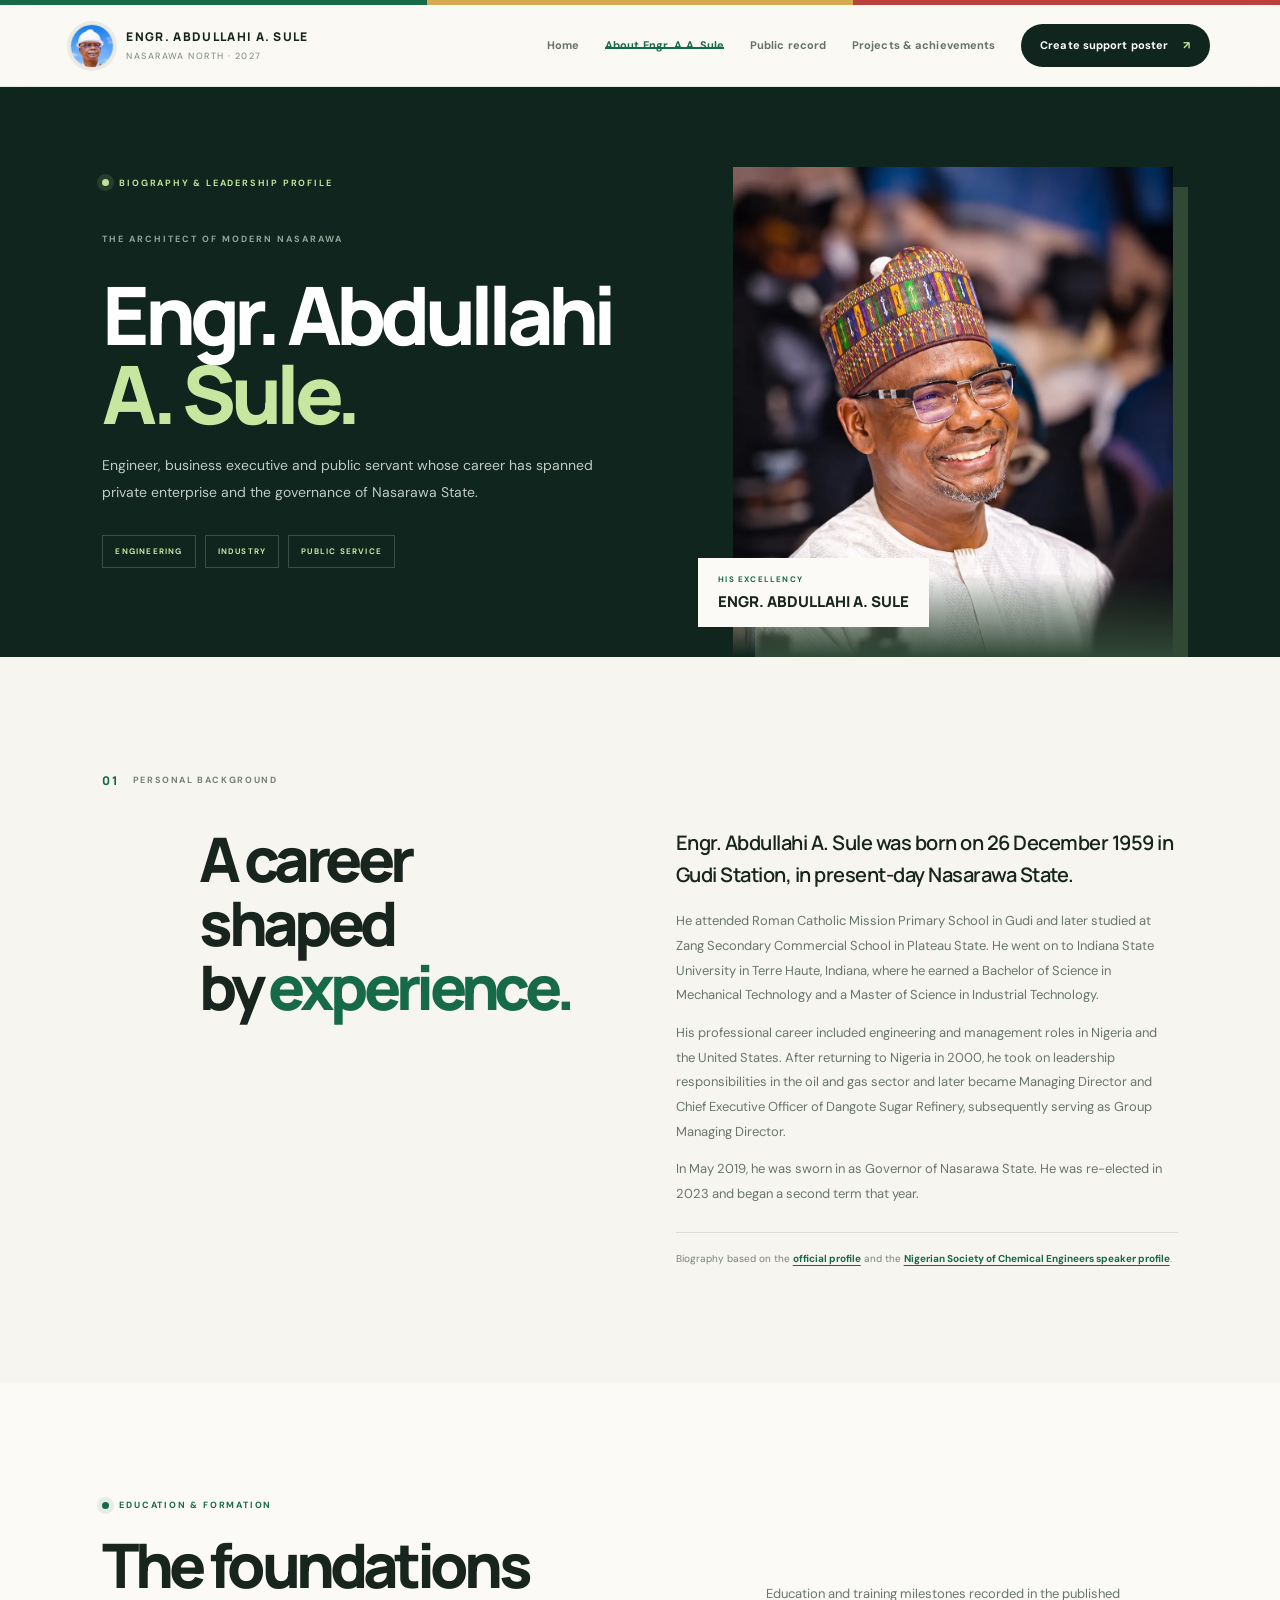
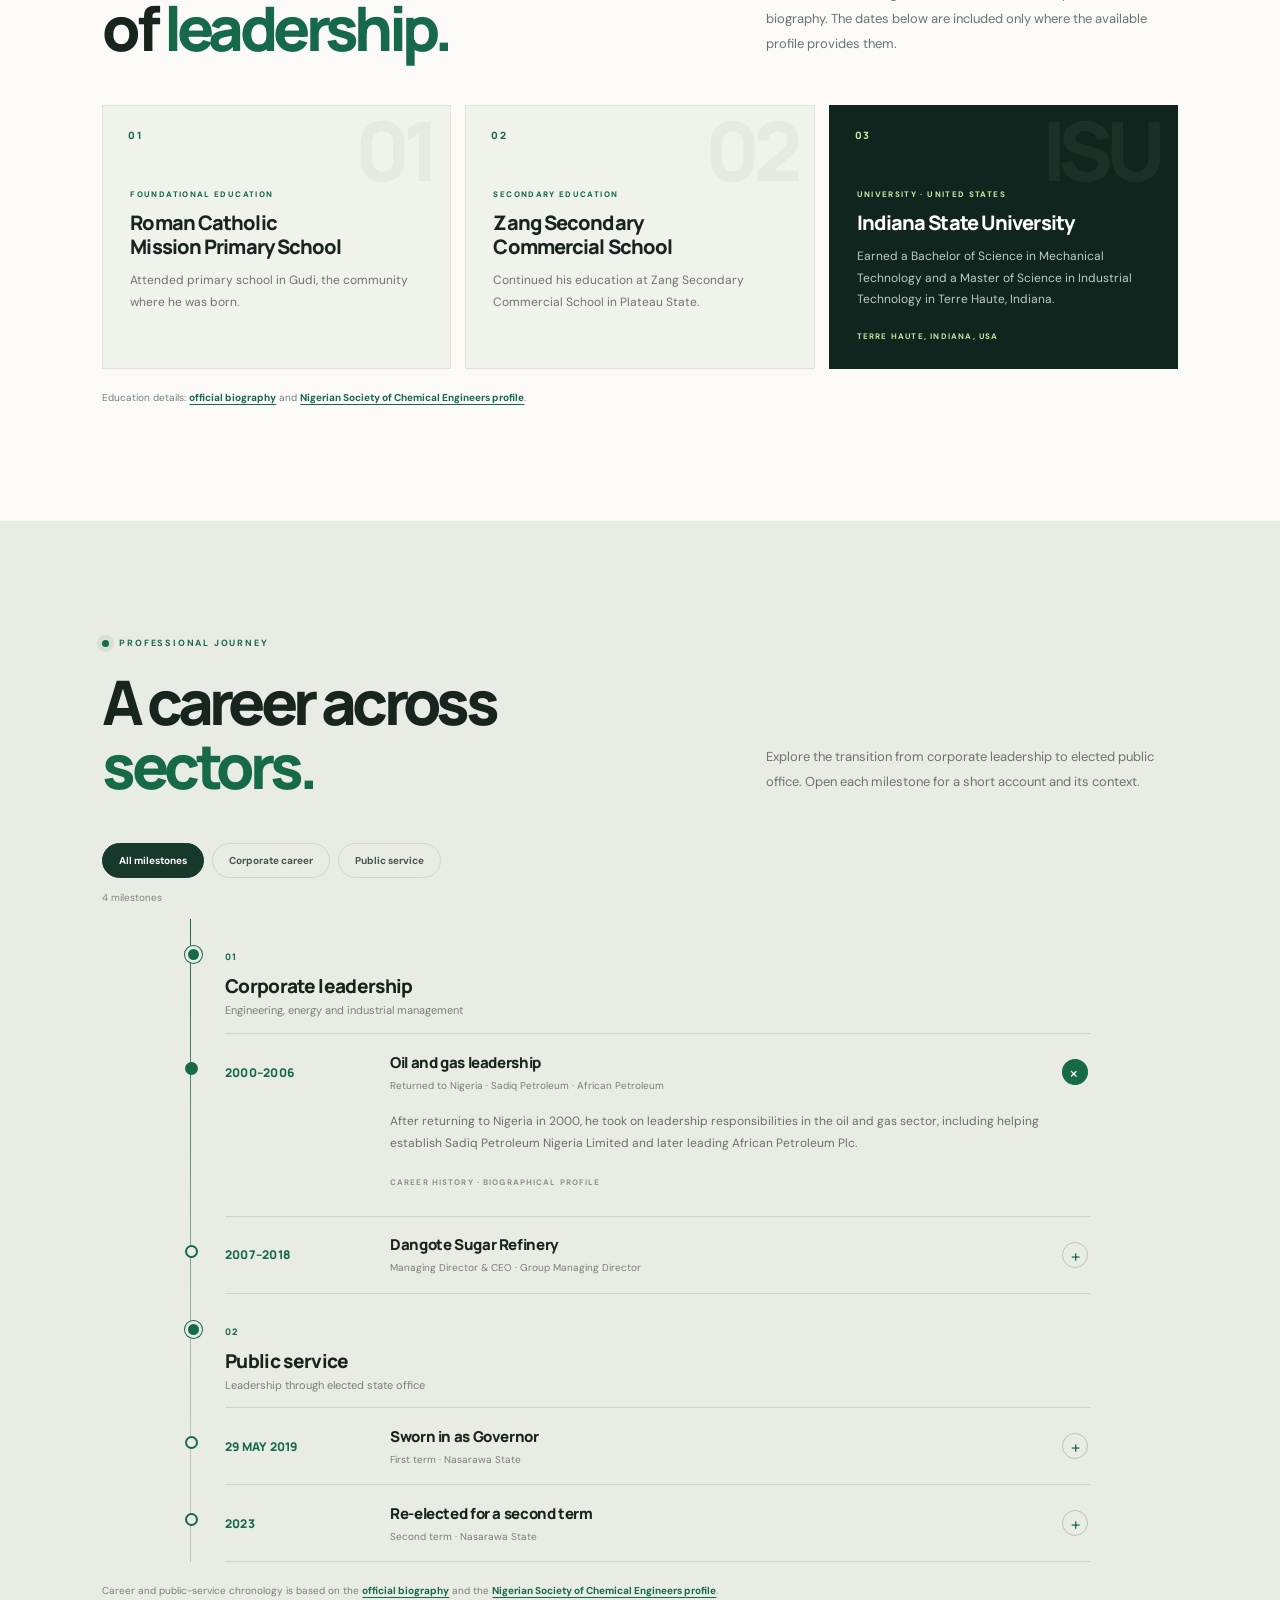
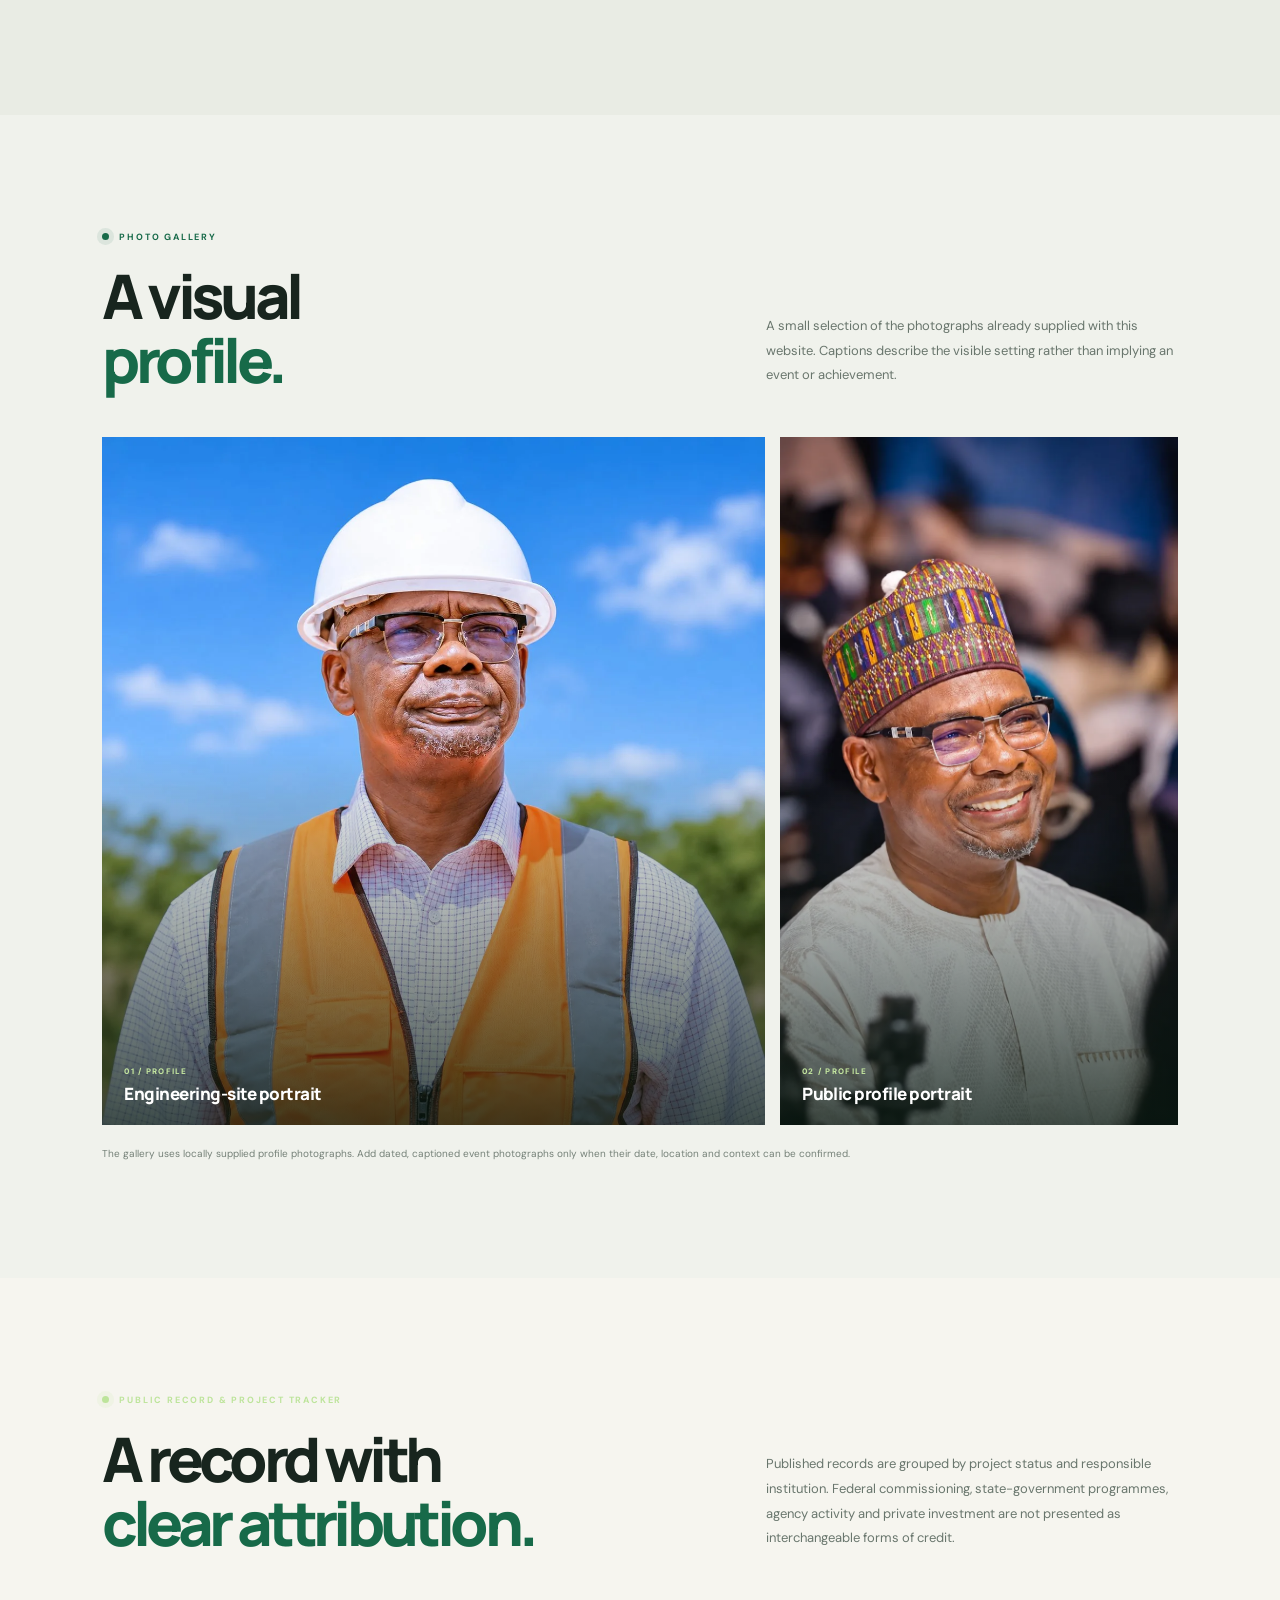
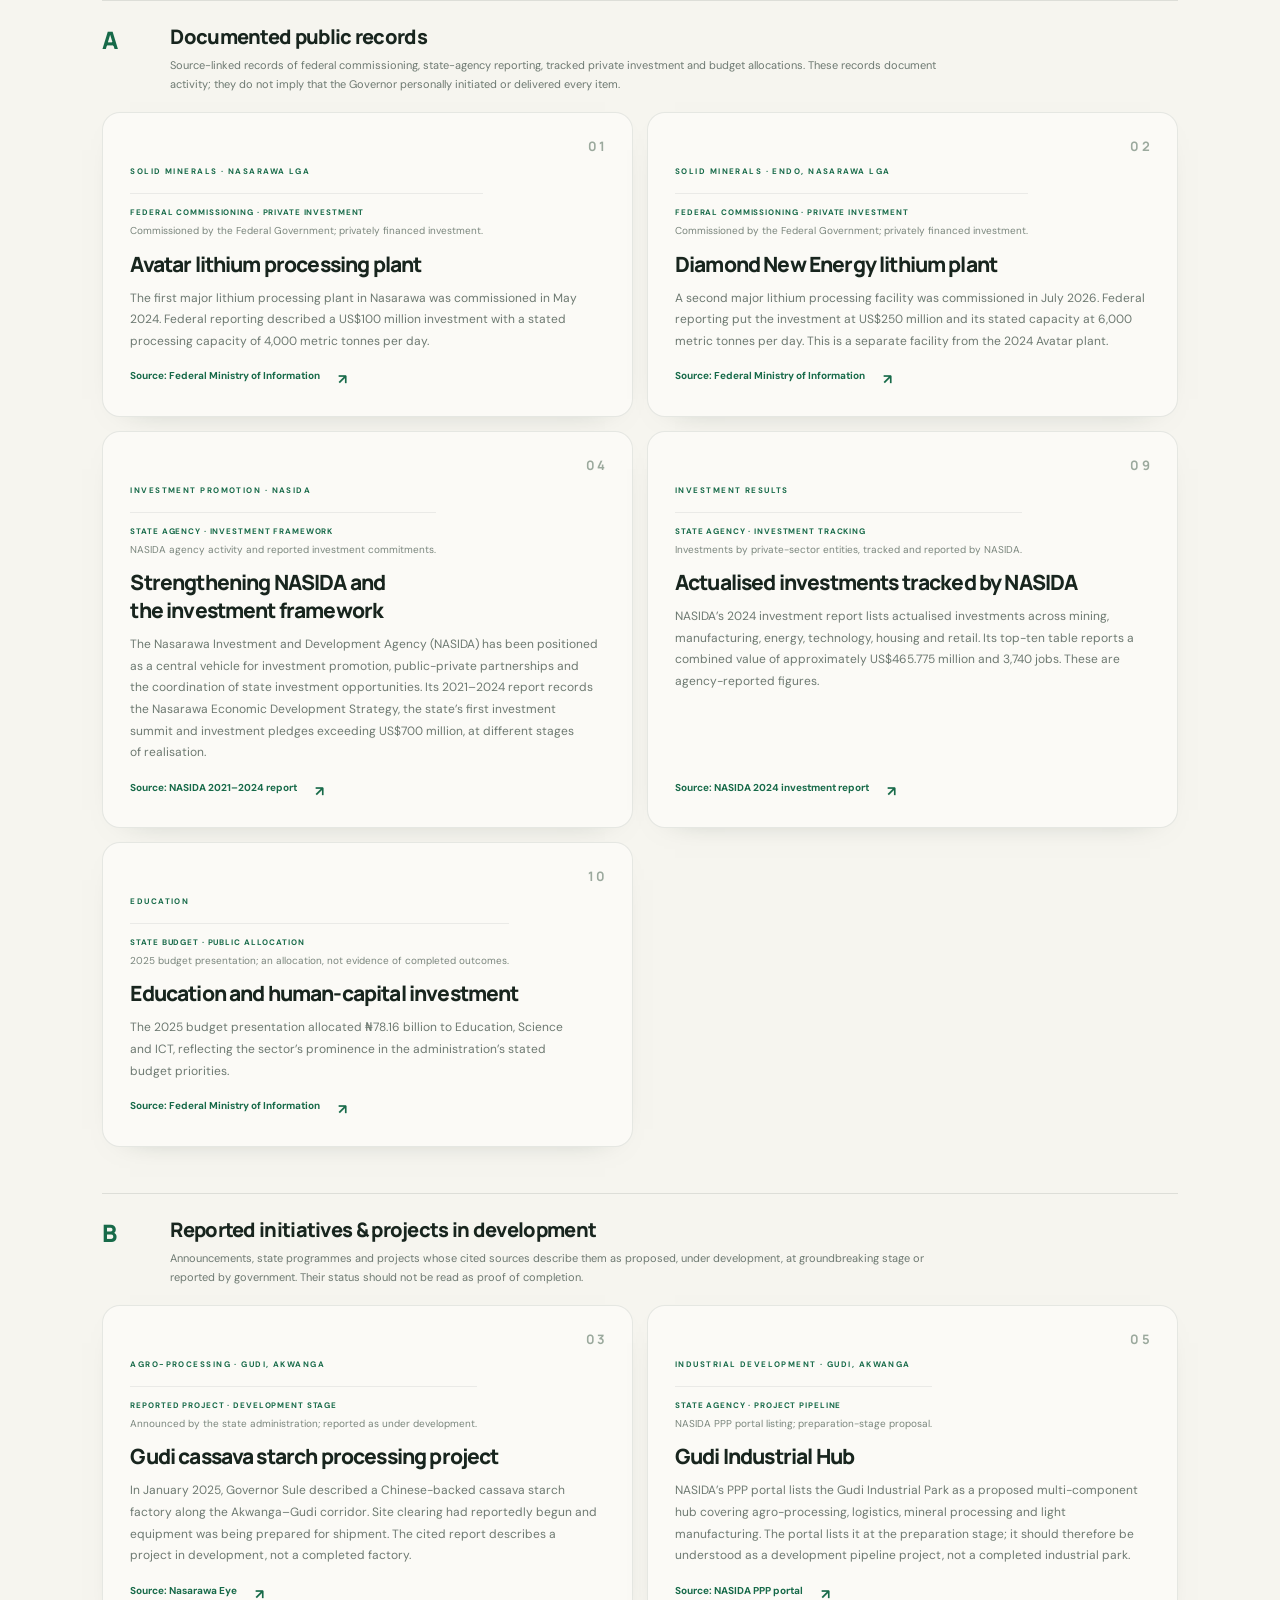
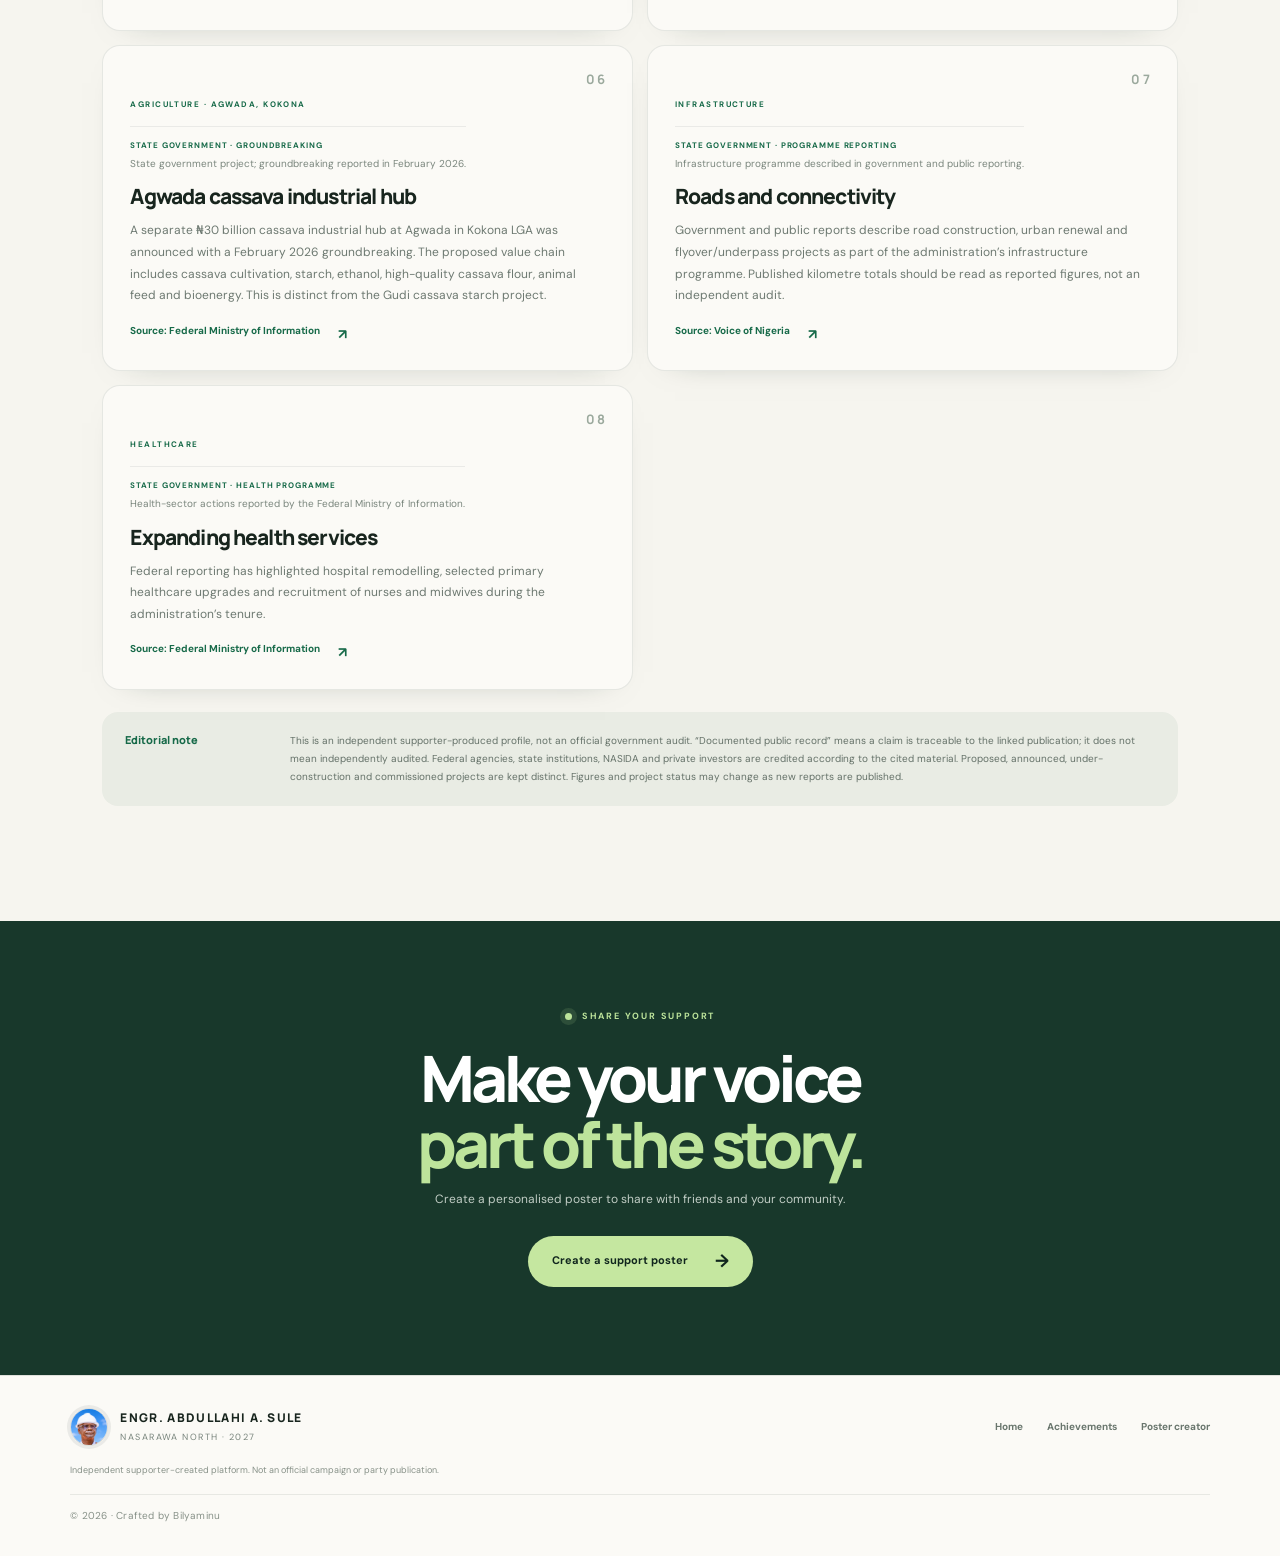
==== about.html @ 03dd52b0 "AASule-Senate2027 V2" ====
<!doctype html>
<html lang="en"><head><meta charset="utf-8"><link rel="icon" type="image/png" sizes="64x64" href="favicon.png">
<link rel="apple-touch-icon" href="candidate-logo.png">
<meta name="viewport" content="width=device-width,initial-scale=1"><meta name="theme-color" content="#10251d"><meta name="description" content="Biography, career and public-service profile of Engr. Abdullahi A. Sule."><meta property="og:type" content="website"><meta property="og:title" content="About Engr. A.A. Sule | Leadership Profile"><meta property="og:description" content="Biography, career and public-service profile of Engr. Abdullahi A. Sule."><meta property="og:image" content="candidate.jpg"><meta name="twitter:card" content="summary_large_image"><title>About Engr. A.A. Sule | Leadership Profile</title><link rel="preconnect" href="https://fonts.googleapis.com"><link rel="preconnect" href="https://fonts.gstatic.com" crossorigin><link href="https://fonts.googleapis.com/css2?family=DM+Sans:wght@400;500;600;700&family=Manrope:wght@400;500;600;700;800&display=swap" rel="stylesheet"><link rel="stylesheet" href="css/site.css"><link rel="stylesheet" href="css/modern.css"><link rel="stylesheet" href="css/upgrade.css"><script defer src="js/site.js"></script><script defer src="js/about.js"></script></head>
<body><a class="skip-link" href="#main">Skip to content</a><div class="topline"><i></i><i></i><i></i></div><header class="header"><a class="brand" href="index.html"><img class="brand-photo" src="candidate-logo.png" alt="Engr. Abdullahi A. Sule"><span><b>ENGR. ABDULLAHI A. SULE</b><small>NASARAWA NORTH · 2027</small></span></a><button class="menu-toggle" aria-label="Open navigation" aria-expanded="false" aria-controls="site-nav">☰</button><nav class="nav" id="site-nav" aria-label="Main"><a href="index.html">Home</a><a class="active" aria-current="page" href="about.html">About Engr. A.A. Sule</a><a href="index.html#record">Public record</a><a href="index.html#projects">Projects &amp; achievements</a><a class="nav-button" href="generate.html">Create support poster <span>↗</span></a></nav></header>
<main id="main">
<section class="about-hero"><div class="about-hero-copy"><div class="eyebrow"><span></span> BIOGRAPHY &amp; LEADERSHIP PROFILE</div><p class="overline">THE ARCHITECT OF MODERN NASARAWA</p><h1>Engr. Abdullahi<br><em>A. Sule.</em></h1><p>Engineer, business executive and public servant whose career has spanned private enterprise and the governance of Nasarawa State.</p><div class="about-tags"><span>ENGINEERING</span><span>INDUSTRY</span><span>PUBLIC SERVICE</span></div></div><div class="about-photo"><picture><source srcset="candidate.webp" type="image/webp"><img src="candidate.jpg" alt="Engr. Abdullahi A. Sule in a white hard hat and orange safety vest" decoding="async"></picture><div class="photo-caption"><small>HIS EXCELLENCY</small><strong>ENGR. ABDULLAHI A. SULE</strong></div></div></section>
<section class="bio-section section-pad"><div class="intro-label"><span class="section-index">01</span><span>PERSONAL BACKGROUND</span></div><div class="bio-layout"><h2>A career shaped<br>by <em>experience.</em></h2><div class="bio-copy"><p class="large-copy">Engr. Abdullahi A. Sule was born on 26 December 1959 in Gudi Station, in present-day Nasarawa State.</p><p>He attended Roman Catholic Mission Primary School in Gudi and later studied at Zang Secondary Commercial School in Plateau State. He went on to Indiana State University in Terre Haute, Indiana, where he earned a Bachelor of Science in Mechanical Technology and a Master of Science in Industrial Technology.</p><p>His professional career included engineering and management roles in Nigeria and the United States. After returning to Nigeria in 2000, he took on leadership responsibilities in the oil and gas sector and later became Managing Director and Chief Executive Officer of Dangote Sugar Refinery, subsequently serving as Group Managing Director.</p><p>In May 2019, he was sworn in as Governor of Nasarawa State. He was re-elected in 2023 and began a second term that year.</p><div class="source-inline">Biography based on the <a href="https://aasule.org/meet-aa-sule/" target="_blank" rel="noopener">official profile</a> and the <a href="https://www.nsche.org/conference/Speaker-detail?id=3" target="_blank" rel="noopener">Nigerian Society of Chemical Engineers speaker profile</a>.</div></div></div></section>
<section class="education-section section-pad" id="education" aria-labelledby="education-title">
  <div class="section-head"><div><div class="eyebrow dark"><span></span> EDUCATION &amp; FORMATION</div><h2 id="education-title">The foundations<br>of <em>leadership.</em></h2></div><p>Education and training milestones recorded in the published biography. The dates below are included only where the available profile provides them.</p></div>
  <div class="education-grid">
    <article class="education-card"><span class="education-count">01</span><div class="education-mark" aria-hidden="true">01</div><p class="education-stage">FOUNDATIONAL EDUCATION</p><h3>Roman Catholic Mission Primary School</h3><p>Attended primary school in Gudi, the community where he was born.</p></article>
    <article class="education-card"><span class="education-count">02</span><div class="education-mark" aria-hidden="true">02</div><p class="education-stage">SECONDARY EDUCATION</p><h3>Zang Secondary Commercial School</h3><p>Continued his education at Zang Secondary Commercial School in Plateau State.</p></article>
    <article class="education-card education-feature"><span class="education-count">03</span><div class="education-mark" aria-hidden="true">ISU</div><p class="education-stage">UNIVERSITY · UNITED STATES</p><h3>Indiana State University</h3><p>Earned a Bachelor of Science in Mechanical Technology and a Master of Science in Industrial Technology in Terre Haute, Indiana.</p><span class="education-location">TERRE HAUTE, INDIANA, USA</span></article>
  </div>
  <p class="source-note">Education details: <a href="https://aasule.org/meet-aa-sule/" target="_blank" rel="noopener">official biography</a> and <a href="https://www.nsche.org/conference/Speaker-detail?id=3" target="_blank" rel="noopener">Nigerian Society of Chemical Engineers profile</a>.</p>
</section>
<section class="career-section section-pad" id="career" aria-labelledby="career-title">
  <div class="section-head"><div><div class="eyebrow dark"><span></span> PROFESSIONAL JOURNEY</div><h2 id="career-title">A career across<br><em>sectors.</em></h2></div><p>Explore the transition from corporate leadership to elected public office. Open each milestone for a short account and its context.</p></div>
  <div class="timeline-tools" role="group" aria-label="Filter career milestones">
    <button class="timeline-filter is-active" type="button" data-timeline-filter="all" aria-pressed="true">All milestones</button>
    <button class="timeline-filter" type="button" data-timeline-filter="corporate" aria-pressed="false">Corporate career</button>
    <button class="timeline-filter" type="button" data-timeline-filter="public" aria-pressed="false">Public service</button>
  </div>
  <p class="timeline-count" id="timeline-count" aria-live="polite">4 milestones</p>
  <div class="journey-timeline" id="journey-timeline">
    <div class="journey-era"><span>01</span><h3>Corporate leadership</h3><p>Engineering, energy and industrial management</p></div>
    <details class="journey-item" data-track="corporate" open><summary><span class="journey-date">2000–2006</span><span class="journey-summary"><strong>Oil and gas leadership</strong><small>Returned to Nigeria · Sadiq Petroleum · African Petroleum</small></span><span class="journey-toggle" aria-hidden="true">+</span></summary><div class="journey-detail"><p>After returning to Nigeria in 2000, he took on leadership responsibilities in the oil and gas sector, including helping establish Sadiq Petroleum Nigeria Limited and later leading African Petroleum Plc.</p><span class="journey-attribution">CAREER HISTORY · BIOGRAPHICAL PROFILE</span></div></details>
    <details class="journey-item" data-track="corporate"><summary><span class="journey-date">2007–2018</span><span class="journey-summary"><strong>Dangote Sugar Refinery</strong><small>Managing Director &amp; CEO · Group Managing Director</small></span><span class="journey-toggle" aria-hidden="true">+</span></summary><div class="journey-detail"><p>Appointed Managing Director and Chief Executive Officer in 2007, he later served as Group Managing Director, with the profile recording his confirmation in that role in 2018.</p><span class="journey-attribution">CORPORATE LEADERSHIP · BIOGRAPHICAL PROFILE</span></div></details>
    <div class="journey-era public-era"><span>02</span><h3>Public service</h3><p>Leadership through elected state office</p></div>
    <details class="journey-item" data-track="public"><summary><span class="journey-date">29 MAY 2019</span><span class="journey-summary"><strong>Sworn in as Governor</strong><small>First term · Nasarawa State</small></span><span class="journey-toggle" aria-hidden="true">+</span></summary><div class="journey-detail"><p>Sworn in as Executive Governor of Nasarawa State on 29 May 2019.</p><span class="journey-attribution">PUBLIC OFFICE · OFFICIAL BIOGRAPHY</span></div></details>
    <details class="journey-item" data-track="public"><summary><span class="journey-date">2023</span><span class="journey-summary"><strong>Re-elected for a second term</strong><small>Second term · Nasarawa State</small></span><span class="journey-toggle" aria-hidden="true">+</span></summary><div class="journey-detail"><p>Returned to office following the 2023 governorship election and began a second term.</p><span class="journey-attribution">PUBLIC OFFICE · OFFICIAL BIOGRAPHY</span></div></details>
  </div>
  <p class="source-note">Career and public-service chronology is based on the <a href="https://aasule.org/meet-aa-sule/" target="_blank" rel="noopener">official biography</a> and the <a href="https://www.nsche.org/conference/Speaker-detail?id=3" target="_blank" rel="noopener">Nigerian Society of Chemical Engineers profile</a>.</p>
</section>
<section class="profile-gallery section-pad" aria-labelledby="gallery-title">
  <div class="section-head"><div><div class="eyebrow dark"><span></span> PHOTO GALLERY</div><h2 id="gallery-title">A visual<br><em>profile.</em></h2></div><p>A small selection of the photographs already supplied with this website. Captions describe the visible setting rather than implying an event or achievement.</p></div>
  <div class="profile-gallery-grid">
    <figure class="gallery-frame gallery-wide"><img src="hero.webp" alt="Engr. Abdullahi A. Sule wearing a white hard hat and orange safety vest outdoors" loading="lazy"><figcaption><span>01 / PROFILE</span><strong>Engineering-site portrait</strong></figcaption></figure>
    <figure class="gallery-frame"><img src="candidate.webp" alt="Engr. Abdullahi A. Sule in traditional attire at an indoor public gathering" loading="lazy"><figcaption><span>02 / PROFILE</span><strong>Public profile portrait</strong></figcaption></figure>
  </div>
  <p class="source-note">The gallery uses locally supplied profile photographs. Add dated, captioned event photographs only when their date, location and context can be confirmed.</p>
</section>
<section class="achievements-section section-pad" id="achievements"><div class="section-head"><div><div class="eyebrow"><span></span> PUBLIC RECORD &amp; PROJECT TRACKER</div><h2>A record with<br><em>clear attribution.</em></h2></div><p>Published records are grouped by project status and responsible institution. Federal commissioning, state-government programmes, agency activity and private investment are not presented as interchangeable forms of credit.</p></div>
<div class="achievement-group-heading"><span class="group-index">A</span><div><h3>Documented public records</h3><p>Source-linked records of federal commissioning, state-agency reporting, tracked private investment and budget allocations. These records document activity; they do not imply that the Governor personally initiated or delivered every item.</p></div></div>
<div class="achievement-grid documented-grid">
<article class="achievement-card"><span class="achievement-index">01</span><div class="achievement-category">SOLID MINERALS · NASARAWA LGA</div><div class="achievement-attribution"><strong>FEDERAL COMMISSIONING · PRIVATE INVESTMENT</strong><span>Commissioned by the Federal Government; privately financed investment.</span></div><h3>Avatar lithium processing plant</h3><p>The first major lithium processing plant in Nasarawa was commissioned in May 2024. Federal reporting described a US$100 million investment with a stated processing capacity of 4,000 metric tonnes per day.</p><a href="https://fmino.gov.ng/president-bola-tinubu-commissioned-first-largest-lithium-processing-plant-in-nasarawa/" target="_blank" rel="noopener">Source: Federal Ministry of Information <b>↗</b></a></article>
<article class="achievement-card"><span class="achievement-index">02</span><div class="achievement-category">SOLID MINERALS · ENDO, NASARAWA LGA</div><div class="achievement-attribution"><strong>FEDERAL COMMISSIONING · PRIVATE INVESTMENT</strong><span>Commissioned by the Federal Government; privately financed investment.</span></div><h3>Diamond New Energy lithium plant</h3><p>A second major lithium processing facility was commissioned in July 2026. Federal reporting put the investment at US$250 million and its stated capacity at 6,000 metric tonnes per day. This is a separate facility from the 2024 Avatar plant.</p><a href="https://fmino.gov.ng/president-tinubu-commissions-6-000-metric-tons-per-day-lithium-processing-plant-in-nasarawa-state/" target="_blank" rel="noopener">Source: Federal Ministry of Information <b>↗</b></a></article>
<article class="achievement-card"><span class="achievement-index">04</span><div class="achievement-category">INVESTMENT PROMOTION · NASIDA</div><div class="achievement-attribution"><strong>STATE AGENCY · INVESTMENT FRAMEWORK</strong><span>NASIDA agency activity and reported investment commitments.</span></div><h3>Strengthening NASIDA and the investment framework</h3><p>The Nasarawa Investment and Development Agency (NASIDA) has been positioned as a central vehicle for investment promotion, public-private partnerships and the coordination of state investment opportunities. Its 2021–2024 report records the Nasarawa Economic Development Strategy, the state’s first investment summit and investment pledges exceeding US$700 million, at different stages of realisation.</p><a href="https://api.nasida.na.gov.ng/services/NASIDA/08-01-2025/NASIDA%20REPORT%200.6.pdf" target="_blank" rel="noopener">Source: NASIDA 2021–2024 report <b>↗</b></a></article>
<article class="achievement-card"><span class="achievement-index">09</span><div class="achievement-category">INVESTMENT RESULTS</div><div class="achievement-attribution"><strong>STATE AGENCY · INVESTMENT TRACKING</strong><span>Investments by private-sector entities, tracked and reported by NASIDA.</span></div><h3>Actualised investments tracked by NASIDA</h3><p>NASIDA’s 2024 investment report lists actualised investments across mining, manufacturing, energy, technology, housing and retail. Its top-ten table reports a combined value of approximately US$465.775 million and 3,740 jobs. These are agency-reported figures.</p><a href="https://api.nasida.na.gov.ng/services/NASIDA/27-02-2025/2024%20Report%20of%20Investments%20in%20Nasarawa.pdf" target="_blank" rel="noopener">Source: NASIDA 2024 investment report <b>↗</b></a></article>
<article class="achievement-card"><span class="achievement-index">10</span><div class="achievement-category">EDUCATION</div><div class="achievement-attribution"><strong>STATE BUDGET · PUBLIC ALLOCATION</strong><span>2025 budget presentation; an allocation, not evidence of completed outcomes.</span></div><h3>Education and human-capital investment</h3><p>The 2025 budget presentation allocated ₦78.16 billion to Education, Science and ICT, reflecting the sector’s prominence in the administration’s stated budget priorities.</p><a href="https://fmino.gov.ng/gov-sule-presents-n382-57bn-2025-budget-to-nasarawa-assembly-as-education-takes-lion-share/" target="_blank" rel="noopener">Source: Federal Ministry of Information <b>↗</b></a></article>
</div>
<div class="achievement-group-heading initiative-heading"><span class="group-index">B</span><div><h3>Reported initiatives &amp; projects in development</h3><p>Announcements, state programmes and projects whose cited sources describe them as proposed, under development, at groundbreaking stage or reported by government. Their status should not be read as proof of completion.</p></div></div>
<div class="achievement-grid initiative-grid">
<article class="achievement-card"><span class="achievement-index">03</span><div class="achievement-category">AGRO-PROCESSING · GUDI, AKWANGA</div><div class="achievement-attribution"><strong>REPORTED PROJECT · DEVELOPMENT STAGE</strong><span>Announced by the state administration; reported as under development.</span></div><h3>Gudi cassava starch processing project</h3><p>In January 2025, Governor Sule described a Chinese-backed cassava starch factory along the Akwanga–Gudi corridor. Site clearing had reportedly begun and equipment was being prepared for shipment. The cited report describes a project in development, not a completed factory.</p><a href="https://nasarawaeye.com/2025/01/29/put-in-more-efforts-to-sustain-policies-of-my-administration-gov-sule-charges-permanent-secretaries/" target="_blank" rel="noopener">Source: Nasarawa Eye <b>↗</b></a></article>
<article class="achievement-card"><span class="achievement-index">05</span><div class="achievement-category">INDUSTRIAL DEVELOPMENT · GUDI, AKWANGA</div><div class="achievement-attribution"><strong>STATE AGENCY · PROJECT PIPELINE</strong><span>NASIDA PPP portal listing; preparation-stage proposal.</span></div><h3>Gudi Industrial Hub</h3><p>NASIDA’s PPP portal lists the Gudi Industrial Park as a proposed multi-component hub covering agro-processing, logistics, mineral processing and light manufacturing. The portal lists it at the preparation stage; it should therefore be understood as a development pipeline project, not a completed industrial park.</p><a href="https://ppp.nasida.na.gov.ng/project/gudi-industrial-park-project" target="_blank" rel="noopener">Source: NASIDA PPP portal <b>↗</b></a></article>
<article class="achievement-card"><span class="achievement-index">06</span><div class="achievement-category">AGRICULTURE · AGWADA, KOKONA</div><div class="achievement-attribution"><strong>STATE GOVERNMENT · GROUNDBREAKING</strong><span>State government project; groundbreaking reported in February 2026.</span></div><h3>Agwada cassava industrial hub</h3><p>A separate ₦30 billion cassava industrial hub at Agwada in Kokona LGA was announced with a February 2026 groundbreaking. The proposed value chain includes cassava cultivation, starch, ethanol, high-quality cassava flour, animal feed and bioenergy. This is distinct from the Gudi cassava starch project.</p><a href="https://fmino.gov.ng/governor-sule-performs-ground-breaking-of-n30bn-cassava-industrial-hub/" target="_blank" rel="noopener">Source: Federal Ministry of Information <b>↗</b></a></article>
<article class="achievement-card"><span class="achievement-index">07</span><div class="achievement-category">INFRASTRUCTURE</div><div class="achievement-attribution"><strong>STATE GOVERNMENT · PROGRAMME REPORTING</strong><span>Infrastructure programme described in government and public reporting.</span></div><h3>Roads and connectivity</h3><p>Government and public reports describe road construction, urban renewal and flyover/underpass projects as part of the administration’s infrastructure programme. Published kilometre totals should be read as reported figures, not an independent audit.</p><a href="https://von.gov.ng/nasarawa-governor-presents-%E2%82%A6517-54bn-budget-for-state-development/" target="_blank" rel="noopener">Source: Voice of Nigeria <b>↗</b></a></article>
<article class="achievement-card"><span class="achievement-index">08</span><div class="achievement-category">HEALTHCARE</div><div class="achievement-attribution"><strong>STATE GOVERNMENT · HEALTH PROGRAMME</strong><span>Health-sector actions reported by the Federal Ministry of Information.</span></div><h3>Expanding health services</h3><p>Federal reporting has highlighted hospital remodelling, selected primary healthcare upgrades and recruitment of nurses and midwives during the administration’s tenure.</p><a href="https://fmino.gov.ng/governor-sule-receives-nurses-most-friendly-governor-award-dedicates-honour-to-nasarawa-health-workers/" target="_blank" rel="noopener">Source: Federal Ministry of Information <b>↗</b></a></article>
</div>
<div class="editorial-note"><strong>Editorial note</strong><p>This is an independent supporter-produced profile, not an official government audit. “Documented public record” means a claim is traceable to the linked publication; it does not mean independently audited. Federal agencies, state institutions, NASIDA and private investors are credited according to the cited material. Proposed, announced, under-construction and commissioned projects are kept distinct. Figures and project status may change as new reports are published.</p></div></section>
<section class="about-cta"><div><div class="eyebrow"><span></span> SHARE YOUR SUPPORT</div><h2>Make your voice<br><em>part of the story.</em></h2><p>Create a personalised poster to share with friends and your community.</p><a class="btn btn-lime" href="generate.html">Create a support poster <b>→</b></a></div></section></main>
<footer class="footer"><a class="brand footer-brand" href="index.html"><img class="brand-photo" src="candidate-logo.png" alt="Engr. Abdullahi A. Sule"><span><b>ENGR. ABDULLAHI A. SULE</b><small>NASARAWA NORTH · 2027</small></span></a><div class="footer-links"><a href="index.html">Home</a><a href="#achievements">Achievements</a><a href="generate.html">Poster creator</a></div><p>Independent supporter-created platform. Not an official campaign or party publication.</p><small>© 2026 · Crafted by Bilyaminu</small></footer></body></html>
---- css/site.css ----
*{box-sizing:border-box}html{scroll-behavior:smooth;scroll-padding-top:90px}body{margin:0;background:#f4f3ed;color:#18251e;font-family:'DM Sans',sans-serif;-webkit-font-smoothing:antialiased}a{color:inherit}.topline{height:5px;display:flex}.topline i{flex:1}.topline i:nth-child(1){background:#176a49}.topline i:nth-child(2){background:#d6aa51}.topline i:nth-child(3){background:#b9423c}.header{height:82px;padding:0 max(5.5vw,24px);display:flex;align-items:center;justify-content:space-between;background:#fbfaf6;border-bottom:1px solid #18251e17;position:sticky;top:0;z-index:20}.brand{display:flex;gap:12px;align-items:center;text-decoration:none}.brand>span:last-child{display:grid;gap:4px}.brand b{font:800 12px Manrope;letter-spacing:.11em}.brand small{font-size:9px;letter-spacing:.16em;color:#78847c}.brand-symbol{width:42px;height:42px;display:grid;place-items:center;background:#10251d;color:#c5e7a0;border-radius:12px;font:800 15px Manrope;letter-spacing:-1px}.brand-symbol span{color:#d6aa51}.nav{display:flex;align-items:center;gap:31px}.nav>a{text-decoration:none;font-size:12px;font-weight:700;color:#657269;transition:.2s}.nav>a:hover,.nav>a.active{color:#176a49}.nav .nav-button{background:#10251d;color:white;padding:14px 17px;border-radius:3px}.nav-button span{color:#c5e7a0;margin-left:12px}.menu-toggle{display:none;background:none;border:0;font-size:23px;color:#10251d}.hero{min-height:650px;background:#10251d;color:white;position:relative;overflow:hidden;display:grid;grid-template-columns:1.03fr .97fr;padding:0 max(7vw,30px)}.hero:before{content:"";position:absolute;inset:0;background:radial-gradient(ellipse at 78% 40%,#315a3e 0,transparent 42%),linear-gradient(120deg,#10251d,#142d22 65%,#1d3a2b)}.hero-grid{position:absolute;inset:0;opacity:.13;background-image:linear-gradient(#ffffff12 1px,transparent 1px),linear-gradient(90deg,#ffffff12 1px,transparent 1px);background-size:70px 70px;mask-image:linear-gradient(90deg,transparent,#000)}.hero-content{position:relative;z-index:2;align-self:center;padding:75px 0 58px;max-width:600px}.eyebrow{display:flex;align-items:center;gap:10px;color:#bde49b;font-size:9px;font-weight:700;letter-spacing:.2em}.eyebrow>span{width:7px;height:7px;border-radius:50%;background:#bde49b;box-shadow:0 0 0 5px #bde49b20}.eyebrow.dark{color:#176a49}.eyebrow.dark>span{background:#176a49;box-shadow:0 0 0 5px #176a4918}.overline{font-size:9px;letter-spacing:.19em;color:#93a69a;font-weight:700;margin:42px 0 15px}.hero h1,.about-hero h1{font:800 clamp(53px,6.3vw,86px)/.99 Manrope;letter-spacing:-.07em;margin:0 0 22px}.hero h1 em,.intro h2 em,.section-head h2 em,.about-hero h1 em,.bio-layout h2 em,.cta-section h2 em,.about-cta h2 em{font-style:normal;color:#bde49b}.hero-text{max-width:450px;color:#c0ccc4;font-size:15px;line-height:1.85}.hero-actions{display:flex;align-items:center;gap:26px;flex-wrap:wrap;margin-top:30px}.btn{display:inline-flex;align-items:center;gap:27px;min-height:51px;padding:0 21px;text-decoration:none;font-size:11px;font-weight:700;border-radius:3px;transition:.2s}.btn:hover{transform:translateY(-3px);box-shadow:0 13px 30px #0003}.btn-lime{background:#c5e7a0;color:#10251d}.btn b{font-size:18px}.under-link{font-size:11px;text-decoration:none;color:#d1d9d3}.under-link span{color:#c5e7a0;margin-left:9px}.hero-foot{display:flex;gap:15px;align-items:center;margin-top:62px;color:#83978b;font-size:8px;letter-spacing:.16em;font-weight:700}.foot-rule{height:1px;width:32px;background:#bde49b}.hero-image-wrap{position:relative;align-self:end;justify-self:center;width:min(100%,470px);height:570px;margin-top:65px}.image-backdrop{position:absolute;inset:45px 0 0 40px;background:#b5d0a0;opacity:.18}.hero-image{position:relative;width:100%;height:100%;object-fit:cover;object-position:center 28%;filter:saturate(.86);mask-image:linear-gradient(#000 80%,transparent)}.image-tag{position:absolute;bottom:53px;left:-45px;background:#fbfaf6;color:#18251e;padding:17px 21px;display:grid;gap:5px;box-shadow:0 16px 38px #0003}.image-tag small{font-size:8px;letter-spacing:.18em;color:#176a49;font-weight:700}.image-tag strong{font:800 17px/1.05 Manrope;letter-spacing:-.03em}.image-tag>span{font-size:7px;color:#6c786f;letter-spacing:.12em;margin-top:4px}.image-number{position:absolute;right:0;bottom:32px;font:800 11px Manrope;color:#c5e7a0}.image-number i{color:#7b8c81;font-style:normal;margin:0 5px}.hero-side-note{position:absolute;right:24px;top:45%;writing-mode:vertical-rl;font-size:8px;letter-spacing:.2em;color:#8ca093}
.section-pad{padding:100px max(8vw,28px)}.intro{max-width:1320px;margin:auto}.intro-label{display:flex;align-items:center;gap:14px;color:#738178;font-size:9px;font-weight:700;letter-spacing:.18em}.section-index{color:#176a49;font:800 12px Manrope}.intro-main{display:grid;grid-template-columns:1fr .8fr;gap:90px;margin:34px 0 0 9%}.intro h2,.section-head h2,.bio-layout h2{font:800 clamp(40px,4.8vw,62px)/1.04 Manrope;letter-spacing:-.065em;margin:0}.intro h2 em,.bio-layout h2 em{color:#176a49}.large-copy{font:600 20px/1.55 Manrope;letter-spacing:-.025em;margin:0 0 18px}.muted,.bio-copy p:not(.large-copy){font-size:13px;line-height:1.9;color:#69766d}.arrow-link{display:inline-flex;gap:30px;text-decoration:none;font-size:11px;font-weight:700;color:#176a49;border-bottom:1px solid #176a4940;padding:15px 0 8px;margin-top:14px}.record-section{background:#e9ece4}.section-head{display:grid;grid-template-columns:1fr .7fr;gap:75px;align-items:end;margin-bottom:45px}.section-head h2{margin-top:20px}.section-head h2 em{color:#176a49}.section-head>p{font-size:13px;line-height:1.9;color:#69766d;max-width:440px;margin:0 0 4px}.record-grid{display:grid;grid-template-columns:repeat(2,1fr);gap:14px}.record-card{background:#fbfaf6;padding:27px 30px;min-height:235px;position:relative;border:1px solid #18251e12;transition:.25s}.record-card:hover,.achievement-card:hover{transform:translateY(-4px);box-shadow:0 16px 35px #18251e12}.record-feature{background:#10251d;color:white}.card-no,.achievement-index{font:700 9px Manrope;letter-spacing:.16em;color:#176a49}.record-feature .card-no{color:#bde49b}.record-icon{position:absolute;right:27px;top:23px;width:34px;height:34px;border:1px solid #176a4940;border-radius:50%;display:grid;place-items:center;color:#176a49;font-size:17px}.record-feature .record-icon{border-color:#bde49b55;color:#bde49b}.record-card h3,.achievement-card h3{font:800 21px Manrope;letter-spacing:-.04em;margin:34px 0 9px}.record-card p,.achievement-card p{font-size:12px;line-height:1.8;color:#6d7971;max-width:470px}.record-feature p{color:#c1cec5}.record-card>a,.achievement-card>a{display:inline-flex;gap:18px;margin-top:14px;text-decoration:none;color:#176a49;font-size:10px;font-weight:700}.record-feature>a{color:#c5e7a0}.record-card>a b,.achievement-card>a b{font-size:14px}.source-note{font-size:10px;color:#758178;line-height:1.7;margin:20px 0 0}.numbers-band{display:grid;grid-template-columns:repeat(3,1fr);background:#d9e5d3;padding:42px max(10vw,30px);gap:35px}.numbers-band>div{border-left:1px solid #10251d30;padding-left:22px}.numbers-band span{font:800 26px Manrope;color:#176a49}.numbers-band p{font-size:11px;line-height:1.7;color:#58665d;max-width:240px}.cta-section,.about-cta{position:relative;overflow:hidden;background:#18382b;color:white;text-align:center;padding:88px 24px}.cta-section .eyebrow,.about-cta .eyebrow{justify-content:center}.cta-section h2,.about-cta h2{font:800 clamp(42px,5vw,64px)/1.03 Manrope;letter-spacing:-.065em;margin:22px 0 12px}.cta-section p,.about-cta p{color:#c1cdc5;font-size:12px;margin:0 0 25px;line-height:1.8}.cta-watermark{position:absolute;right:5%;top:-140px;font:800 350px Manrope;color:#ffffff08;letter-spacing:-.1em}.footer{background:#fbfaf6;padding:32px max(5.5vw,24px);display:grid;grid-template-columns:1fr auto;align-items:center;gap:17px}.footer-brand .brand-symbol{width:36px;height:36px}.footer-links{display:flex;gap:24px}.footer-links a{text-decoration:none;font-size:10px;font-weight:700;color:#69766d}.footer>p,.footer>small{grid-column:1/-1;margin:0;color:#879188;font-size:9px}.footer>small{border-top:1px solid #18251e16;padding-top:13px}
.about-hero{background:#10251d;color:white;display:grid;grid-template-columns:1fr .8fr;min-height:570px;padding:65px max(8vw,30px) 0;gap:65px;overflow:hidden}.about-hero-copy{align-self:center;padding-bottom:65px}.about-hero h1{margin:28px 0 18px}.about-hero h1 em{color:#c5e7a0}.about-hero-copy>p:not(.overline){font-size:14px;line-height:1.9;color:#c0ccc4;max-width:500px}.about-tags{display:flex;gap:9px;flex-wrap:wrap;margin-top:30px}.about-tags span{border:1px solid #ffffff30;padding:9px 12px;color:#c5e7a0;font-size:8px;font-weight:700;letter-spacing:.15em}.about-photo{position:relative;align-self:end;height:490px;max-width:440px;width:100%;justify-self:center}.about-photo:before{content:"";position:absolute;inset:20px -15px 0 22px;background:#c5e7a0;opacity:.18}.about-photo img{position:relative;width:100%;height:100%;object-fit:cover;object-position:center 25%;mask-image:linear-gradient(#000 83%,transparent)}.photo-caption{position:absolute;bottom:30px;left:-35px;background:#fbfaf6;color:#18251e;padding:15px 20px;display:grid;gap:5px}.photo-caption small{color:#176a49;font-size:8px;letter-spacing:.15em;font-weight:700}.photo-caption strong{font:800 15px Manrope}.bio-layout{display:grid;grid-template-columns:.8fr 1fr;gap:75px;margin:38px 0 0 9%}.bio-copy p{font-size:13px;line-height:1.95;color:#647168}.bio-copy .large-copy{font:600 20px/1.6 Manrope;color:#18251e}.source-inline{border-top:1px solid #18251e1c;padding-top:17px;margin-top:25px;font-size:10px;line-height:1.8;color:#78847c}.source-inline a{color:#176a49;font-weight:700}.career-section{background:#e9ece4}.timeline{max-width:850px;margin:0 auto;border-top:1px solid #18251e25}.timeline article{display:grid;grid-template-columns:150px 1fr;gap:30px;padding:25px 0;border-bottom:1px solid #18251e25}.time-year{font:800 16px Manrope;color:#176a49}.timeline h3{font:800 17px Manrope;margin:0 0 6px}.timeline p{font-size:12px;line-height:1.8;color:#69766d;margin:0}.achievement-grid{display:grid;grid-template-columns:repeat(2,1fr);gap:14px}.achievement-card{position:relative;background:#fbfaf6;border:1px solid #18251e14;padding:25px 27px;min-height:250px;transition:.25s}.achievement-index{position:absolute;right:25px;top:24px;font-size:13px;color:#9ba99d}.achievement-category{margin-top:27px;font-size:8px;letter-spacing:.18em;color:#176a49;font-weight:700}.achievement-card h3{margin:10px 0}.achievement-card p{margin:0}.achievement-card>a{margin-top:17px}.editorial-note{display:grid;grid-template-columns:140px 1fr;gap:25px;padding:20px 23px;background:#e9ece4;margin-top:22px}.editorial-note strong{font:800 11px Manrope;color:#176a49}.editorial-note p{margin:0;font-size:10px;line-height:1.8;color:#647168}
@media(max-width:850px){.hero{padding:0 5vw;grid-template-columns:1fr .85fr}.hero-image-wrap{height:500px}.hero h1{font-size:clamp(48px,7vw,68px)}.intro-main,.bio-layout{gap:40px;margin-left:3%}.section-head{gap:35px}.about-hero{gap:35px;padding-left:5vw;padding-right:5vw}}
@media(max-width:650px){.header{height:70px;padding:0 18px}.brand-symbol{width:37px;height:37px}.menu-toggle{display:block}.nav{display:none;position:absolute;top:70px;left:0;right:0;padding:16px 20px 22px;background:#fbfaf6;border-bottom:1px solid #18251e20;box-shadow:0 14px 22px #0000000c;align-items:stretch;gap:0}.nav.open{display:flex;flex-direction:column}.nav>a{padding:13px 5px}.nav .nav-button{margin-top:8px;padding:14px}.hero{display:flex;flex-direction:column;padding:0 24px}.hero-content{padding:55px 0 25px}.hero h1{font-size:clamp(55px,14vw,76px)}.overline{margin-top:30px}.hero-text{font-size:13px}.hero-foot{margin-top:38px;gap:9px;font-size:7px}.hero-image-wrap{height:400px;width:85%;margin:0 8% 0 auto}.image-tag{left:-30px;bottom:35px}.hero-side-note{right:8px;top:auto;bottom:120px}.section-pad{padding:70px 22px}.intro-main,.bio-layout{grid-template-columns:1fr;gap:22px;margin:28px 0 0}.intro h2,.section-head h2,.bio-layout h2{font-size:44px}.large-copy{font-size:18px}.section-head{grid-template-columns:1fr;gap:15px;margin-bottom:30px}.record-grid,.achievement-grid{grid-template-columns:1fr}.record-card{min-height:215px;padding:23px}.numbers-band{grid-template-columns:1fr;gap:13px;padding:35px 28px}.numbers-band>div{padding:0 0 13px 17px}.cta-section,.about-cta{padding:70px 22px}.footer{grid-template-columns:1fr;gap:18px;padding:28px 22px}.footer-links{flex-wrap:wrap;gap:18px}.about-hero{grid-template-columns:1fr;padding:52px 24px 0;gap:12px}.about-hero-copy{padding-bottom:20px}.about-hero h1{font-size:clamp(54px,13vw,72px)}.about-photo{height:360px;width:85%;margin-right:8%;}.photo-caption{left:-25px;bottom:22px}.timeline article{grid-template-columns:95px 1fr;gap:15px;padding:20px 0}.time-year{font-size:13px}.timeline h3{font-size:15px}.editorial-note{grid-template-columns:1fr;gap:8px}.achievement-card{min-height:unset}.hero-image{object-position:center 25%}}
@media(prefers-reduced-motion:reduce){html{scroll-behavior:auto}*,*:before,*:after{transition:none!important}}
/* Candidate portrait identity mark used consistently across the site */
.brand-photo{width:44px;height:44px;display:block;object-fit:cover;object-position:center center;border-radius:50%;border:2px solid #c5e7a0;box-shadow:0 0 0 3px #10251d12}
.footer-brand .brand-photo{width:38px;height:38px}
@media(max-width:680px){.brand-photo{width:39px;height:39px}}
/* Expanded project register */
.projects-section{background:#f4f5f0}
.project-filter{display:flex;gap:9px;flex-wrap:wrap;margin:34px 0 22px}
.filter-btn{border:1px solid #d8ded6;background:transparent;color:#405148;padding:10px 16px;border-radius:30px;font:600 12px 'DM Sans',sans-serif;cursor:pointer;transition:.2s}
.filter-btn:hover,.filter-btn.active{background:#17392c;color:#fff;border-color:#17392c}
.projects-grid{display:grid;grid-template-columns:repeat(3,minmax(0,1fr));gap:20px}
.project-card{background:#fff;border:1px solid #e4e8e1;overflow:hidden;display:flex;flex-direction:column;min-width:0;transition:transform .25s,box-shadow .25s}
.project-card:hover{transform:translateY(-4px);box-shadow:0 18px 38px rgba(16,37,29,.09)}
.project-card[hidden]{display:none}
.project-photo{display:block;height:205px;background:#dfe6dc;overflow:hidden}
.project-photo img{width:100%;height:100%;object-fit:cover;display:block;transition:transform .5s}
.project-card:hover .project-photo img{transform:scale(1.04)}
.project-body{padding:22px 22px 24px;display:flex;flex-direction:column;flex:1}
.project-meta{font-size:9px;letter-spacing:1.3px;font-weight:800;color:#71806f;line-height:1.6}
.project-body h3{font:800 20px/1.2 'Manrope',sans-serif;color:#18372b;margin:11px 0}
.project-body p{font-size:13px;line-height:1.75;color:#647169;margin:0 0 18px}
.project-body>a{margin-top:auto;color:#597b38;text-decoration:none;font-size:12px;font-weight:800}
.project-body>a:hover{text-decoration:underline}
@media(max-width:980px){.projects-grid{grid-template-columns:repeat(2,minmax(0,1fr))}}
@media(max-width:620px){.projects-grid{grid-template-columns:1fr}.project-photo{height:220px}.project-body{padding:19px}}

/* Project register: compact editorial cards, with a swipe rail on mobile */
.project-scroll-hint{display:none;color:#758078;font-size:11px;margin:-8px 0 16px}
.project-photo.no-photo{display:flex;flex-direction:column;align-items:flex-start;justify-content:center;gap:7px;padding:20px 22px;background:linear-gradient(135deg,#e7ece5,#dce5db);color:#365243;text-decoration:none}
.project-photo.no-photo span{font:800 10px Manrope,sans-serif;letter-spacing:.14em}
.project-photo.no-photo small{font:500 10px 'DM Sans',sans-serif;color:#758078}
.project-photo.has-photo img{width:100%;height:100%;object-fit:cover;display:block}
@media(max-width:620px){
 .projects-section{padding:58px 0 54px}
 .projects-section>.section-head,.projects-section>.project-filter,.projects-section>.project-scroll-hint,.projects-section>.source-note{margin-left:22px;margin-right:22px}
 .projects-section>.section-head{margin-bottom:22px}
 .project-filter{display:flex;flex-wrap:nowrap;overflow-x:auto;white-space:nowrap;gap:7px;padding:2px 0 9px;scrollbar-width:none}
 .project-filter::-webkit-scrollbar{display:none}
 .filter-btn{flex:0 0 auto;padding:9px 13px;font-size:11px}
 .project-scroll-hint{display:block}
 .projects-grid{display:flex;gap:12px;overflow-x:auto;overflow-y:hidden;padding:0 22px 16px;scroll-snap-type:x mandatory;scroll-padding-left:22px;overscroll-behavior-x:contain;scrollbar-width:thin}
 .project-card{flex:0 0 min(82vw,340px);width:min(82vw,340px);min-height:0;scroll-snap-align:start;border-radius:9px;box-shadow:0 5px 18px rgba(16,37,29,.055)}
 .project-photo{height:112px;flex:0 0 112px}
 .project-photo.no-photo{padding:15px 17px}
 .project-body{padding:14px 16px 16px}
 .project-meta{font-size:8px;letter-spacing:1px}
 .project-body h3{font-size:16px;line-height:1.18;margin:7px 0}
 .project-body p{font-size:11px;line-height:1.55;margin-bottom:10px;display:-webkit-box;-webkit-line-clamp:4;-webkit-box-orient:vertical;overflow:hidden}
 .project-body>a{font-size:11px}
 .projects-section>.source-note{font-size:10px;line-height:1.6;margin-top:8px}
}

@media(max-width:620px){
 .projects-section{padding:58px 0 54px}
 .projects-section>.section-head{margin-bottom:22px}
 .project-filter::-webkit-scrollbar{display:none}
 .filter-btn{flex:0 0 auto;padding:9px 13px;font-size:11px}
 .project-scroll-hint{display:block}
 .project-photo{height:112px;flex:0 0 112px}
 .project-photo.no-photo{padding:15px 17px}
 .project-body{padding:14px 16px 16px}
 .project-meta{font-size:8px;letter-spacing:1px}
 .project-body>a{font-size:11px}
}
---- css/modern.css ----
/* Modern layer — loaded after site.css. Tokens, a11y, motion, polish. */
:root{--green-900:#10251d;--green-700:#176a49;--lime:#c5e7a0;--ink:#18251e;--paper:#f4f3ed;--radius:18px;--ease:cubic-bezier(.2,.7,.2,1);color-scheme:light}
body{text-rendering:optimizeLegibility;font-size:clamp(15px,.4vw + 14px,17px);line-height:1.6}
h1,h2,h3{text-wrap:balance}p{text-wrap:pretty}
img{max-width:100%;height:auto}
.about-photo img{aspect-ratio:3/4;object-fit:cover}.hero-image{object-fit:cover;object-position:50% 22%}
.sr-only{position:absolute;width:1px;height:1px;margin:-1px;padding:0;overflow:hidden;clip:rect(0 0 0 0);white-space:nowrap;border:0}
.skip-link{position:fixed;left:12px;top:-60px;z-index:100;background:var(--green-900);color:#fff;padding:12px 18px;border-radius:10px;font-weight:700;transition:top .2s}
.skip-link:focus{top:12px}
:focus-visible{outline:3px solid var(--green-700);outline-offset:3px;border-radius:6px}
.header{position:sticky;top:0;z-index:50;background:rgba(251,250,246,.82);-webkit-backdrop-filter:saturate(1.4) blur(14px);backdrop-filter:saturate(1.4) blur(14px);transition:box-shadow .3s}
.header.is-scrolled{box-shadow:0 8px 30px -12px rgba(16,37,29,.25)}
.btn,.nav-button,.filter-btn{transition:transform .25s var(--ease),background .25s,box-shadow .25s}
.btn:hover,.nav-button:hover{transform:translateY(-2px);box-shadow:0 10px 24px -10px rgba(16,37,29,.45)}
.filter-btn{min-height:44px}.filter-btn[aria-pressed=true]{background:#17392c;color:#fff;border-color:#17392c}
.record-card,.project-card,.achievement-card{border-radius:var(--radius);transition:transform .35s var(--ease),box-shadow .35s var(--ease)}
.record-card:hover,.project-card:hover,.achievement-card:hover{transform:translateY(-4px);box-shadow:0 22px 40px -24px rgba(16,37,29,.45)}
.project-card[hidden]{display:none!important}
.project-photo img{transition:transform .6s var(--ease)}.project-card:hover .project-photo img{transform:scale(1.04)}
.project-photo.no-photo{cursor:default}
a[target=_blank]{text-decoration-thickness:1px;text-underline-offset:3px}
.js-reveal .record-card,.js-reveal .project-card,.js-reveal .achievement-card,.js-reveal .timeline article{opacity:0;transform:translateY(18px);transition:opacity .7s var(--ease),transform .7s var(--ease)}
.js-reveal .in{opacity:1;transform:none}
.projects-grid{contain:layout}
@media(max-width:650px){.hero-foot{font-size:11px}.nav>a{min-height:44px;display:flex;align-items:center}.menu-toggle{min-width:44px;min-height:44px}}
@media(prefers-reduced-motion:reduce){*{animation:none!important;transition:none!important}.js-reveal *{opacity:1!important;transform:none!important}}
@media print{.header,.topline,.cta-section,.about-cta,.project-filter,.menu-toggle{display:none!important}body{background:#fff}.project-card{break-inside:avoid}}

/* ---------- Mobile: project slider + tighter bottom sections ---------- */
.proj-ctrl{display:none}
@media(max-width:620px){
  .projects-section{padding:52px 0 40px}
  .project-scroll-hint{display:none!important}
  .projects-grid{gap:14px;padding:4px 22px 8px;scroll-padding-left:22px;scroll-behavior:smooth}
  .project-card{flex-basis:84vw;width:84vw;max-width:360px;border-radius:var(--radius);box-shadow:0 14px 34px -18px rgba(16,37,29,.4)}
  .project-photo{height:160px;flex-basis:160px}
  .project-body{padding:16px 18px 20px}
  .project-meta{font-size:10px}.project-body h3{font-size:19px}.project-body p{font-size:13.5px;-webkit-line-clamp:5}.project-body>a{font-size:13px;min-height:44px;display:inline-flex;align-items:center}
  .js-reveal .project-card{opacity:1;transform:none}
  .proj-ctrl{display:flex;align-items:center;gap:12px;margin:10px 22px 0}
  .proj-bar{flex:1;height:4px;border-radius:4px;background:#d8ded6;overflow:hidden}
  .proj-bar i{display:block;height:100%;width:0;background:var(--green-700);border-radius:4px;transition:width .35s var(--ease)}
  .proj-count{font:700 12px/1 Manrope,sans-serif;letter-spacing:.06em;color:#405148;min-width:54px;text-align:right}
  .proj-btn{width:44px;height:44px;border-radius:50%;border:1px solid #d8ded6;background:#fff;color:var(--green-900);font-size:18px;cursor:pointer;transition:transform .2s,background .2s}
  .proj-btn:active{transform:scale(.92);background:var(--lime)}
  .numbers-band{grid-template-columns:repeat(3,1fr)!important;gap:10px!important;padding:26px 18px!important}
  .numbers-band>div{padding:0 0 0 10px!important}
  .numbers-band>div span{font-size:clamp(18px,6vw,26px)!important;line-height:1.1}
  .numbers-band>div p{font-size:10.5px!important;line-height:1.4;margin-top:6px}
  .cta-section{padding:54px 22px!important}.cta-section h2{margin-bottom:12px}
  .project-photo.no-photo{height:76px;flex-basis:76px;padding:0 18px;gap:4px}
  .project-photo.no-photo span{font-size:10px}.project-photo.no-photo small{font-size:12px}
}

/* ---------- Project photo tiles (neutral, category-coloured placeholders) ---------- */
.project-photo.no-photo{position:relative;overflow:hidden;color:#eaf5e3;background:linear-gradient(135deg,#17392c,#176a49)}
.project-photo.no-photo::after{content:"";position:absolute;inset:0;background:repeating-linear-gradient(135deg,rgba(255,255,255,.06) 0 2px,transparent 2px 16px);pointer-events:none}
.project-photo.no-photo span{position:relative;z-index:1;color:#c5e7a0}
.project-photo.no-photo small{position:relative;z-index:1;color:rgba(234,245,227,.85);font-size:12px}
.project-photo.no-photo[data-category=industry]{background:linear-gradient(135deg,#3a2c12,#8a6a1f)}
.project-photo.no-photo[data-category=health]{background:linear-gradient(135deg,#0f3b46,#1a7a86)}
.project-photo.no-photo[data-category=agriculture]{background:linear-gradient(135deg,#2c3f12,#6a8a1f)}
button.project-photo.has-photo{border:0;padding:0;width:100%;cursor:zoom-in;background:#dfe6dc}
.photo-dialog,.project-dialog{border:0;border-radius:20px;padding:0;max-width:min(92vw,900px);max-height:90vh;overflow:auto;box-shadow:0 30px 80px -20px rgba(0,0,0,.55)}
.photo-dialog::backdrop,.project-dialog::backdrop{background:rgba(10,28,21,.72);-webkit-backdrop-filter:blur(4px);backdrop-filter:blur(4px)}
.photo-dialog img{display:block;max-width:100%;max-height:78vh;margin:0 auto;object-fit:contain}
.photo-dialog p{margin:0;padding:12px 18px 16px;font-weight:600;color:#18251e}
.photo-dialog form{position:absolute;top:8px;right:8px;margin:0}
.photo-dialog .dialog-close{width:40px;height:40px;border-radius:50%;border:0;background:rgba(255,255,255,.92);font-size:22px;cursor:pointer}
@media(max-width:620px){
  .project-photo.no-photo{color:#eaf5e3}
}

/* ---------- Compact project cards on mobile ---------- */
@media(max-width:620px){
  .projects-grid{align-items:stretch}
  .project-card{flex-basis:80vw;width:80vw;max-width:330px}
  .project-photo{height:104px;flex-basis:104px}
  .project-photo.no-photo{height:46px;flex-basis:46px;flex-direction:row;align-items:center;justify-content:space-between;gap:10px;padding:0 14px}
  .project-photo.no-photo span{font-size:9.5px}.project-photo.no-photo small{font-size:11px;text-align:right}
  .project-body{display:block;padding:12px 14px 14px}
  .project-body>.project-meta{display:block;margin:0 0 6px;font-size:9.5px;line-height:1.3;vertical-align:middle}
  .project-body>.project-status-badge{display:none}
  .project-body>h3{margin:0 0 6px;font-size:16.5px;line-height:1.25;display:-webkit-box;-webkit-line-clamp:2;-webkit-box-orient:vertical;overflow:hidden}
  .project-body>p{margin:0 0 8px;font-size:12.5px;line-height:1.5;display:-webkit-box;-webkit-line-clamp:3;-webkit-box-orient:vertical;overflow:hidden;color:#4a5a51}
  .project-body>a{display:inline-flex;align-items:center;min-height:40px;margin:0 12px 0 0;font-size:12.5px}
  .project-body>.project-detail-button{display:inline-flex;align-items:center;margin:0;min-height:36px;padding:0 14px;font-size:12px;border:1px solid #cfd8cc;border-radius:999px;background:#fff;color:#176a49;font-weight:700;width:auto}
  .proj-ctrl{margin-top:8px}
}
---- css/upgrade.css ----
/* Premium hybrid layer: editorial warmth + institutional clarity. */
:root{--pine:#10251d;--pine-2:#1b3b2c;--leaf:#286b4d;--mint:#c5e7a0;--sand:#f4f1e8;--line:rgba(16,37,29,.12);--soft-shadow:0 24px 70px -42px rgba(16,37,29,.42)}
html{scroll-padding-top:108px}
body{background:#f6f5ef}
.header{border-bottom:1px solid rgba(16,37,29,.08)}
.brand-photo{width:44px;height:44px;object-fit:cover;border-radius:50%;border:1px solid rgba(16,37,29,.13)}
.nav{gap:clamp(14px,2vw,30px)}
.nav>a{font-size:11px;letter-spacing:.01em}
.nav .nav-button{border-radius:999px;padding:13px 19px}
.hero{isolation:isolate;min-height:min(760px,calc(100svh - 85px));grid-template-columns:1.02fr .98fr;padding-inline:max(7vw,30px)}
.hero:before{background:radial-gradient(ellipse at 76% 34%,rgba(91,137,89,.38),transparent 40%),radial-gradient(ellipse at 4% 100%,rgba(197,231,160,.10),transparent 35%),linear-gradient(118deg,#0b1d16 0%,#142f23 58%,#203d2e 100%)}
.hero-grid{opacity:.18;background-size:84px 84px;mask-image:linear-gradient(90deg,transparent 0%,#000 48%,#000 100%)}
.hero-content{max-width:650px;padding-block:clamp(60px,8vw,110px)}
.hero h1{font-size:clamp(58px,7.2vw,104px);line-height:.94;letter-spacing:-.085em}
.hero-text{font-size:clamp(14px,1.1vw,17px);max-width:490px}
.overline{letter-spacing:.22em}
.hero-image-wrap{width:min(100%,530px);height:clamp(470px,55vw,660px);margin-top:40px}
.hero-picture{display:block;position:relative;width:100%;height:100%}
.hero-image{display:block;object-position:50% 20%;filter:saturate(.9) contrast(1.02);mask-image:linear-gradient(#000 88%,transparent)}
.image-backdrop{inset:50px -22px 0 48px;background:linear-gradient(145deg,#c5e7a0,#d6aa51);opacity:.23}
.image-tag{left:-60px;bottom:74px;border-left:3px solid var(--mint);padding:20px 24px;box-shadow:var(--soft-shadow)}
.btn{border-radius:999px;padding-inline:24px}
.section-pad{padding-block:clamp(76px,9vw,124px)}
.intro{max-width:1440px}
.intro-main{gap:clamp(40px,8vw,120px)}
.intro h2,.section-head h2,.bio-layout h2{letter-spacing:-.075em}
.record-section{background:linear-gradient(180deg,#e9ece4 0%,#eff0e9 100%)}
.record-card,.project-card,.achievement-card{border:1px solid rgba(16,37,29,.09);box-shadow:0 10px 32px -28px rgba(16,37,29,.5)}
.projects-section{background:#f8f7f2}
.projects-section>.section-head{max-width:1200px}
.project-filter{margin-top:32px}
.project-tools{display:grid;grid-template-columns:minmax(230px,1.5fr) minmax(150px,.7fr) minmax(150px,.7fr) auto;gap:10px;align-items:center;margin:0 0 12px}
.project-search{height:48px;display:flex;align-items:center;gap:11px;padding:0 15px;background:#fff;border:1px solid #dce2d9;border-radius:12px;min-width:0}
.project-search svg{width:18px;height:18px;fill:none;stroke:#617268;stroke-width:1.8;flex:none}
.project-search input{border:0;outline:0;background:transparent;width:100%;min-width:0;font:500 12px 'DM Sans',sans-serif;color:var(--pine)}
.project-search input:focus-visible{outline:0}
.project-tools select{height:48px;min-width:0;padding:0 34px 0 13px;border:1px solid #dce2d9;border-radius:12px;background:#fff;color:#31463a;font:600 11px 'DM Sans',sans-serif}
.project-reset{height:46px;padding:0 15px;border:1px solid #cbd5ca;border-radius:999px;background:transparent;color:#496052;font:700 10px 'DM Sans',sans-serif;cursor:pointer}
.project-reset:hover{background:#e9efe6}
.project-results{margin:0 0 18px;color:#66766b;font-size:11px;font-weight:700;letter-spacing:.04em}
.project-status-badge{display:inline-flex;width:max-content;max-width:100%;margin-top:9px;padding:5px 9px;border-radius:999px;background:#e9efe5;color:#345a40;font:700 9px 'DM Sans',sans-serif;letter-spacing:.025em}
.project-body h3{margin-top:10px}
.project-detail-button{margin-top:13px;padding:10px 0 0;border:0;border-top:1px solid #e7ebe4;background:transparent;color:#286b4d;text-align:left;font:800 10px 'DM Sans',sans-serif;cursor:pointer}
.project-detail-button:hover{text-decoration:underline;text-underline-offset:4px}
.project-dialog{width:min(560px,calc(100% - 30px));max-height:min(80svh,720px);padding:clamp(24px,5vw,40px);border:1px solid rgba(16,37,29,.12);border-radius:22px;background:#fbfaf6;color:#18251e;box-shadow:0 30px 100px #06150d55}
.project-dialog::backdrop{background:rgba(7,22,15,.68);backdrop-filter:blur(5px)}
.dialog-close-form{display:flex;justify-content:flex-end;margin:-10px -10px 14px}
.dialog-close{width:38px;height:38px;border:1px solid #dce2d9;border-radius:50%;background:white;color:#1a3326;font-size:24px;line-height:1;cursor:pointer}
.dialog-kicker{color:#286b4d;font-size:9px;font-weight:800;letter-spacing:.18em}
.project-dialog h2{margin:10px 0 15px;font:800 clamp(25px,5vw,36px)/1.1 Manrope;letter-spacing:-.055em}
.dialog-facts{display:flex;flex-wrap:wrap;gap:8px;margin-bottom:20px}
.dialog-facts span{padding:7px 10px;border-radius:99px;background:#e9efe5;color:#345a40;font-size:10px;font-weight:700}
.dialog-description{color:#58685e;font-size:14px;line-height:1.8}
.dialog-source{display:inline-flex;margin-top:12px;color:#286b4d;font-size:12px;font-weight:800;text-underline-offset:4px}
.dialog-note{margin-top:25px;padding-top:15px;border-top:1px solid #e3e8df;color:#78847c;font-size:10px;line-height:1.65}
.timeline article{position:relative}
.timeline article:before{content:"";position:absolute;left:0;top:30px;width:7px;height:7px;border-radius:50%;background:#8db56e;box-shadow:0 0 0 5px #8db56e20}
.timeline{position:relative}
.timeline:before{content:"";position:absolute;left:3px;top:10px;bottom:10px;width:1px;background:#cbd7c9}
.timeline article{padding-left:26px}
.achievement-card{border-radius:18px}
.editorial-note{border-radius:16px}
.footer{border-top:1px solid var(--line)}
.footer>small{font-size:10px;letter-spacing:.02em}
/* Poster studio refinement */
.generator-header{position:static;border-bottom:1px solid var(--line)}
.generator-intro h1{letter-spacing:-.075em}
.generator-intro p{max-width:560px;line-height:1.8}
.panel{border-radius:20px;box-shadow:0 18px 55px -42px rgba(16,37,29,.45)}
.crop-actions{display:flex;align-items:center;justify-content:space-between;gap:12px}
.text-button{border:0;background:transparent;color:#286b4d;font:700 11px 'Space Grotesk',sans-serif;cursor:pointer;text-decoration:underline;text-underline-offset:4px}
.export-status{max-width:600px;margin:12px auto 0;color:#69776e;text-align:center;font-size:11px;line-height:1.6}
.skip-link{position:fixed;left:12px;top:-60px;z-index:100;background:#10251d;color:#fff;padding:12px 18px;border-radius:10px;font-weight:700}
.skip-link:focus{top:12px}
@media(max-width:900px){.project-tools{grid-template-columns:1fr 1fr}.project-search{grid-column:1/-1}.project-reset{justify-self:start}}
@media(max-width:650px){
  .hero{min-height:unset;padding-inline:24px}.hero-content{padding:58px 0 25px}.hero h1{font-size:clamp(56px,14vw,78px)}
  .hero-image-wrap{height:390px;width:88%;margin:0 5% 0 auto}.image-tag{left:-28px;bottom:38px;padding:15px 17px}.image-tag strong{font-size:15px}
  .hero-foot{flex-wrap:wrap;line-height:1.5}.hero-side-note{display:none}
  .project-tools{grid-template-columns:1fr 1fr;margin-inline:22px}.project-search{grid-column:1/-1}.project-tools select{width:100%}.project-reset{grid-column:1/-1}
  .project-results{margin-inline:22px}.project-status-badge{font-size:9px}
  .timeline article{padding-left:23px}
}
@media(prefers-reduced-motion:reduce){html{scroll-behavior:auto}.hero-image-wrap,.image-tag,.project-card{transition:none!important}}
.about-photo picture{display:block;position:relative;width:100%;height:100%}

/* -------------------------------------------------------------------------
   Cinematic homepage hero — layered light, restrained motion and clear focus
   ------------------------------------------------------------------------- */
.hero{position:relative;overflow:hidden;isolation:isolate;background:#0b1d16}
.hero:before{background:radial-gradient(ellipse at 76% 34%,rgba(115,164,105,.34),transparent 38%),radial-gradient(ellipse at 18% 82%,rgba(197,231,160,.12),transparent 34%),radial-gradient(ellipse at 54% -15%,rgba(214,170,81,.13),transparent 38%),linear-gradient(118deg,#091a13 0%,#142f23 54%,#203d2e 100%);background-size:145% 145%,145% 145%,130% 130%,100% 100%;background-position:0% 50%,100% 100%,50% 0%,center;animation:hero-atmosphere 24s ease-in-out infinite alternate}
.hero-grid{opacity:.14;background-size:88px 88px;transform:perspective(900px) rotateY(-8deg) scale(1.08);transform-origin:right center;pointer-events:none}
.hero:after{content:"";position:absolute;z-index:1;left:0;right:0;bottom:-1px;height:clamp(48px,8vw,112px);pointer-events:none;background:linear-gradient(180deg,transparent 0%,rgba(246,245,239,.10) 52%,#f6f5ef 100%);clip-path:polygon(0 43%,18% 58%,38% 49%,58% 70%,78% 52%,100% 34%,100% 100%,0 100%)}
.hero-content>*{opacity:0;animation:hero-copy-rise .82s cubic-bezier(.2,.72,.2,1) forwards}
.hero-content>.eyebrow{animation-delay:.12s}.hero-content>.overline{animation-delay:.22s}.hero-content>h1{animation-delay:.34s}.hero-content>.hero-text{animation-delay:.48s}.hero-content>.hero-actions{animation-delay:.60s}.hero-content>.hero-foot{animation-delay:.74s}
.hero h1{text-wrap:balance;text-shadow:0 10px 42px rgba(0,0,0,.16)}.hero h1 em{text-shadow:0 0 34px rgba(197,231,160,.12)}
.hero-image-wrap{z-index:2;isolation:isolate;filter:drop-shadow(0 30px 45px rgba(0,0,0,.23));animation:hero-portrait-arrive 1.15s cubic-bezier(.2,.72,.2,1) .18s both}
.hero-image-wrap:before{content:"";position:absolute;z-index:-1;inset:7% -5% 8% 8%;border:1px solid rgba(221,239,207,.34);transform:translate(14px,-13px);border-radius:2px;box-shadow:0 0 0 1px rgba(255,255,255,.025),0 0 70px rgba(197,231,160,.10)}
.hero-image-wrap:after{content:"";position:absolute;z-index:1;inset:0;pointer-events:none;background:linear-gradient(145deg,rgba(255,255,255,.17),transparent 24%),linear-gradient(0deg,rgba(8,25,17,.30),transparent 43%);mix-blend-mode:screen;opacity:.58}
.hero-picture{overflow:hidden;box-shadow:0 26px 65px rgba(0,0,0,.20)}
.hero-image{transform:scale(1.025);transform-origin:50% 30%;filter:saturate(.92) contrast(1.045);transition:transform 1.2s cubic-bezier(.2,.7,.2,1),filter 1.2s ease}
.hero-image-wrap:hover .hero-image{transform:scale(1.065);filter:saturate(1) contrast(1.055)}
.image-backdrop{filter:blur(1px);transform:rotate(-3deg);box-shadow:0 0 65px rgba(197,231,160,.12)}
.image-tag{z-index:3;animation:hero-tag-arrive .8s cubic-bezier(.2,.72,.2,1) .8s both;backdrop-filter:blur(12px);background:rgba(251,250,246,.96)}.image-number{z-index:3}
.hero-actions .btn{min-height:56px;padding:0 29px;display:inline-flex;align-items:center;justify-content:center;gap:16px;font-size:12px;letter-spacing:.015em;box-shadow:0 12px 28px rgba(0,0,0,.19),inset 0 1px 0 rgba(255,255,255,.38);transition:transform .25s ease,box-shadow .25s ease,background .25s ease}
.hero-actions .btn b{font-size:17px;transition:transform .25s ease}.hero-actions .btn:hover{transform:translateY(-3px);box-shadow:0 18px 34px rgba(0,0,0,.25),0 0 0 5px rgba(197,231,160,.10)}.hero-actions .btn:hover b{transform:translateX(4px)}
.hero-actions .btn:focus-visible,.hero-actions .under-link:focus-visible{outline:3px solid #fff;outline-offset:5px}
.hero-actions .under-link{text-underline-offset:5px;transition:color .2s ease,transform .2s ease}.hero-actions .under-link:hover{color:#fff;transform:translateY(-2px)}
.intro{position:relative;z-index:2;border-top:1px solid rgba(16,37,29,.045)}
@keyframes hero-atmosphere{0%{background-position:0% 45%,100% 100%,50% 0%,center}100%{background-position:100% 55%,0% 72%,80% 25%,center}}
@keyframes hero-copy-rise{from{opacity:0;transform:translate3d(0,22px,0);filter:blur(5px)}to{opacity:1;transform:translate3d(0,0,0);filter:blur(0)}}
@keyframes hero-portrait-arrive{from{opacity:0;transform:translate3d(0,28px,0) scale(.975)}to{opacity:1;transform:translate3d(0,0,0) scale(1)}}
@keyframes hero-tag-arrive{from{opacity:0;transform:translate3d(-18px,12px,0)}to{opacity:1;transform:translate3d(0,0,0)}}
@media(max-width:900px){.hero:after{height:64px}.hero-image-wrap:before{inset:7% -3% 8% 8%}}
@media(max-width:650px){.hero:after{height:46px;clip-path:polygon(0 48%,25% 62%,52% 45%,76% 61%,100% 42%,100% 100%,0 100%)}.hero-image-wrap{filter:drop-shadow(0 20px 28px rgba(0,0,0,.2))}.hero-image-wrap:before{inset:6% -4% 7% 7%;transform:translate(9px,-9px)}.hero-actions{gap:17px}.hero-actions .btn{min-height:54px;padding-inline:23px}.hero-foot{position:relative;z-index:2}}
@media(prefers-reduced-motion:reduce){.hero:before,.hero-content>*,.hero-image-wrap,.image-tag{animation:none!important;opacity:1!important;filter:none!important;transform:none!important}.hero-image,.hero-actions .btn,.hero-actions .btn b,.hero-actions .under-link{transition:none!important}}


/* Biography page — visual leadership journey */
.education-section{background:#fbfaf6}
.education-grid{display:grid;grid-template-columns:repeat(3,minmax(0,1fr));gap:14px;margin-top:35px}
.education-card{position:relative;overflow:hidden;min-height:260px;padding:27px 27px 25px;background:#f0f2ec;border:1px solid #18251e12}
.education-card.education-feature{background:#10251d;color:#fff}
.education-count{position:absolute;top:22px;left:25px;font:800 10px Manrope;color:#176a49;letter-spacing:.14em}
.education-feature .education-count{color:#c5e7a0}
.education-mark{position:absolute;right:18px;top:6px;font:800 82px/.95 Manrope;letter-spacing:-.09em;color:#176a490c;pointer-events:none}
.education-feature .education-mark{color:#ffffff0d}
.education-stage{position:relative;margin:55px 0 10px;color:#176a49;font-size:8px;font-weight:800;letter-spacing:.17em}
.education-feature .education-stage{color:#c5e7a0}
.education-card h3{position:relative;margin:0 0 11px;font:800 20px/1.2 Manrope;letter-spacing:-.045em;color:#18251e}
.education-feature h3{color:#fff}
.education-card>p:not(.education-stage){position:relative;margin:0;color:#69766d;font-size:12px;line-height:1.8}
.education-feature>p:not(.education-stage){color:#c0ccc4}
.education-location{display:block;margin-top:19px;color:#c5e7a0;font-size:8px;font-weight:700;letter-spacing:.15em}
.education-section .source-note a,.career-section .source-note a{color:#176a49;font-weight:700}
.timeline-tools{display:flex;flex-wrap:wrap;gap:8px;margin:28px 0 12px}
.timeline-filter{appearance:none;border:1px solid #cfd8ce;background:transparent;color:#45564b;border-radius:30px;padding:10px 16px;font:700 10px 'DM Sans',sans-serif;cursor:pointer;transition:background .2s,color .2s,border-color .2s}
.timeline-filter:hover,.timeline-filter.is-active{background:#17392c;border-color:#17392c;color:#fff}
.timeline-filter:focus-visible,.journey-item summary:focus-visible{outline:3px solid #8aa96d;outline-offset:3px}
.timeline-count{margin:0 0 13px;color:#7a867d;font-size:10px}
.journey-timeline{position:relative;max-width:900px;margin:0 auto;border-left:1px solid #b8c7b8;padding-left:34px}
.journey-timeline:before{content:"";position:absolute;left:-1px;top:0;bottom:0;width:1px;background:linear-gradient(#176a49,#b8c7b8 80%,transparent)}
.journey-era{position:relative;padding:22px 0 13px;border-bottom:1px solid #18251e20}
.journey-era:before{content:"";position:absolute;left:-40px;top:27px;width:11px;height:11px;border:3px solid #e9ece4;background:#176a49;border-radius:50%;box-shadow:0 0 0 1px #176a49}
.journey-era span{font:800 9px Manrope;color:#176a49;letter-spacing:.15em}
.journey-era h3{margin:5px 0 3px;font:800 19px Manrope;color:#18251e;letter-spacing:-.035em}
.journey-era p{margin:0;color:#758178;font-size:11px;line-height:1.6}
.journey-item{position:relative;border-bottom:1px solid #18251e20}
.journey-item:before{content:"";position:absolute;left:-40px;top:28px;width:9px;height:9px;border:2px solid #176a49;background:#e9ece4;border-radius:50%;transition:background .2s}
.journey-item[open]:before{background:#176a49}
.journey-item[hidden],.journey-era[hidden]{display:none}
.journey-item summary{display:grid;grid-template-columns:145px minmax(0,1fr) 28px;gap:20px;align-items:center;min-height:76px;cursor:pointer;list-style:none}
.journey-item summary::-webkit-details-marker{display:none}
.journey-date{font:800 12px Manrope;color:#176a49;letter-spacing:.02em}
.journey-summary{display:grid;gap:5px}
.journey-summary strong{font:800 15px Manrope;color:#18251e;letter-spacing:-.025em}
.journey-summary small{font-size:10px;color:#748077;line-height:1.5}
.journey-toggle{width:26px;height:26px;display:grid;place-items:center;border:1px solid #b8c7b8;border-radius:50%;color:#176a49;font-size:17px;transition:transform .2s,background .2s,color .2s}
.journey-item[open] .journey-toggle{transform:rotate(45deg);background:#176a49;color:#fff;border-color:#176a49}
.journey-detail{padding:0 48px 22px 165px}
.journey-detail p{margin:0 0 12px;color:#657268;font-size:12px;line-height:1.85}
.journey-attribution{font-size:8px;font-weight:800;letter-spacing:.14em;color:#8a968d}
.profile-gallery{background:#f0f2ec}
.profile-gallery-grid{display:grid;grid-template-columns:1.25fr .75fr;gap:15px;margin-top:35px;align-items:stretch}
.gallery-frame{position:relative;min-width:0;margin:0;min-height:300px;overflow:hidden;background:#dce5db}
.gallery-frame img{display:block;width:100%;height:100%;min-height:300px;object-fit:cover;object-position:center 28%;transition:transform .55s ease}
.gallery-frame:hover img{transform:scale(1.035)}
.gallery-frame:after{content:"";position:absolute;inset:45% 0 0;background:linear-gradient(transparent,rgba(7,24,16,.76));pointer-events:none}
.gallery-frame figcaption{position:absolute;z-index:1;left:22px;bottom:20px;display:grid;gap:5px;color:#fff}
.gallery-frame figcaption span{font-size:8px;font-weight:800;letter-spacing:.16em;color:#c5e7a0}
.gallery-frame figcaption strong{font:800 17px Manrope;letter-spacing:-.03em}
.achievement-group-heading{display:grid;grid-template-columns:50px 1fr;gap:18px;align-items:start;margin:36px 0 18px;padding-top:22px;border-top:1px solid #18251e1c}
.group-index{font:800 24px Manrope;color:#176a49}
.achievement-group-heading h3{margin:0 0 6px;font:800 20px Manrope;letter-spacing:-.035em;color:#18251e}
.achievement-group-heading p{max-width:780px;margin:0;color:#6d7971;font-size:11px;line-height:1.75}
.initiative-heading{margin-top:46px}
.achievement-attribution{display:grid;gap:5px;margin-top:15px;padding-top:12px;border-top:1px solid #18251e12}
.achievement-attribution strong{font-size:8px;line-height:1.5;letter-spacing:.11em;color:#176a49}
.achievement-attribution span{font-size:10px;line-height:1.65;color:#7a867d}
.achievement-card{display:flex;flex-direction:column;align-items:flex-start}
.achievement-card>a{margin-top:auto;padding-top:16px}
.documented-grid .achievement-card{min-height:290px}
.initiative-grid .achievement-card{min-height:275px}
@media(max-width:850px){.education-grid{grid-template-columns:repeat(2,minmax(0,1fr))}.education-feature{grid-column:1/-1}.journey-item summary{grid-template-columns:120px minmax(0,1fr) 28px}.journey-detail{padding-left:140px}.documented-grid .achievement-card,.initiative-grid .achievement-card{min-height:300px}}
@media(max-width:650px){.education-grid{grid-template-columns:1fr}.education-card{min-height:220px;padding:23px}.education-stage{margin-top:45px}.timeline-tools{gap:6px}.timeline-filter{padding:9px 12px;font-size:9px}.journey-timeline{padding-left:23px}.journey-era:before,.journey-item:before{left:-29px}.journey-item summary{grid-template-columns:1fr 27px;gap:5px;padding:14px 0;min-height:0}.journey-date{grid-column:1;font-size:10px}.journey-summary{grid-column:1;grid-row:2}.journey-toggle{grid-column:2;grid-row:1/3}.journey-detail{padding:0 5px 18px 0}.profile-gallery-grid{grid-template-columns:1fr}.gallery-frame,.gallery-frame img{min-height:235px;height:235px}.gallery-frame.gallery-wide,.gallery-frame.gallery-wide img{height:270px}.achievement-group-heading{grid-template-columns:34px 1fr;gap:10px;margin-top:30px}.group-index{font-size:20px}.achievement-group-heading h3{font-size:17px}.documented-grid .achievement-card,.initiative-grid .achievement-card{min-height:unset}}
@media(prefers-reduced-motion:reduce){.gallery-frame img,.timeline-filter,.journey-toggle{transition:none!important}}


/* Mobile navigation: animated disclosure, visible current page and persistent action */
@media(min-width:651px){
  .nav>a{position:relative}
  .nav>a:not(.nav-button):after{content:"";position:absolute;left:0;right:100%;bottom:5px;height:2px;background:#176a49;transition:right .22s ease}
  .nav>a:not(.nav-button):hover:after,.nav>a.active:not(.nav-button):after{right:0}
  .nav>a.active:not(.nav-button){color:#176a49}
}
@media(max-width:650px){
  .nav{
    display:flex!important;flex-direction:column;align-items:stretch;gap:0;
    visibility:hidden;opacity:0;pointer-events:none;
    transform:translateY(-9px);
    transition:opacity .22s ease,transform .22s ease,visibility .22s;
    will-change:opacity,transform;
  }
  .nav.open{
    visibility:visible;opacity:1;pointer-events:auto;transform:translateY(0);
  }
  .nav>a{border-bottom:1px solid rgba(24,37,30,.07);padding:15px 5px;min-height:48px}
  .nav>a.active:not(.nav-button){color:#176a49;font-weight:800}
  .nav>a.active:not(.nav-button):before{content:"";display:inline-block;width:5px;height:5px;border-radius:50%;background:#176a49;margin:0 10px 2px 0}
  .nav .nav-button{margin-top:12px;border:0;border-radius:5px;text-align:center;padding:15px 18px;min-height:50px}
  .menu-toggle{transition:transform .2s ease,background .2s ease}
  .menu-toggle[aria-expanded="true"]{transform:rotate(90deg);background:#e8eee5}
  body.has-persistent-cta{padding-bottom:calc(70px + env(safe-area-inset-bottom))}
  .mobile-persistent-cta{
    position:fixed;z-index:90;left:14px;right:14px;bottom:calc(10px + env(safe-area-inset-bottom));
    display:flex;align-items:center;justify-content:center;gap:12px;min-height:50px;
    padding:12px 18px;background:#c5e7a0;color:#10251d;border-radius:6px;
    box-shadow:0 8px 28px rgba(8,25,17,.24);font:800 12px Manrope,sans-serif;
    text-decoration:none;letter-spacing:.01em
  }
  .mobile-persistent-cta span{font-size:17px}
}
@media(min-width:651px){.mobile-persistent-cta{display:none}}
@media(prefers-reduced-motion:reduce){
  .nav,.menu-toggle,.mobile-persistent-cta{transition:none!important}
}
/* Native touch swipe with predictable snapping and visible progress controls */
.projects-grid{scroll-behavior:smooth;overscroll-behavior-x:contain}
@media(max-width:620px){
  .projects-grid{touch-action:pan-x pan-y;-webkit-overflow-scrolling:touch;scroll-snap-type:x mandatory}
  .project-card{scroll-snap-align:start;scroll-snap-stop:normal}
}
.proj-ctrl{display:flex;align-items:center;gap:13px;max-width:520px;margin:16px auto 0;padding:0 22px}
.proj-btn{width:36px;height:36px;border:1px solid #cfd8ce;border-radius:50%;background:#fff;color:#17392c;display:grid;place-items:center;cursor:pointer;flex:0 0 auto}
.proj-btn:hover:not(:disabled){background:#17392c;color:#fff}
.proj-btn:disabled{opacity:.35;cursor:default}
.proj-bar{height:3px;background:#dce3da;flex:1;overflow:hidden;border-radius:9px}
.proj-bar i{display:block;height:100%;width:0;background:#176a49;transition:width .12s linear}
.proj-count{font:700 10px Manrope,sans-serif;color:#5f6f63;white-space:nowrap;min-width:44px;text-align:center}
@media(max-width:620px){.proj-ctrl{margin:12px 22px 0;padding:0;max-width:none}.proj-btn{width:34px;height:34px}}
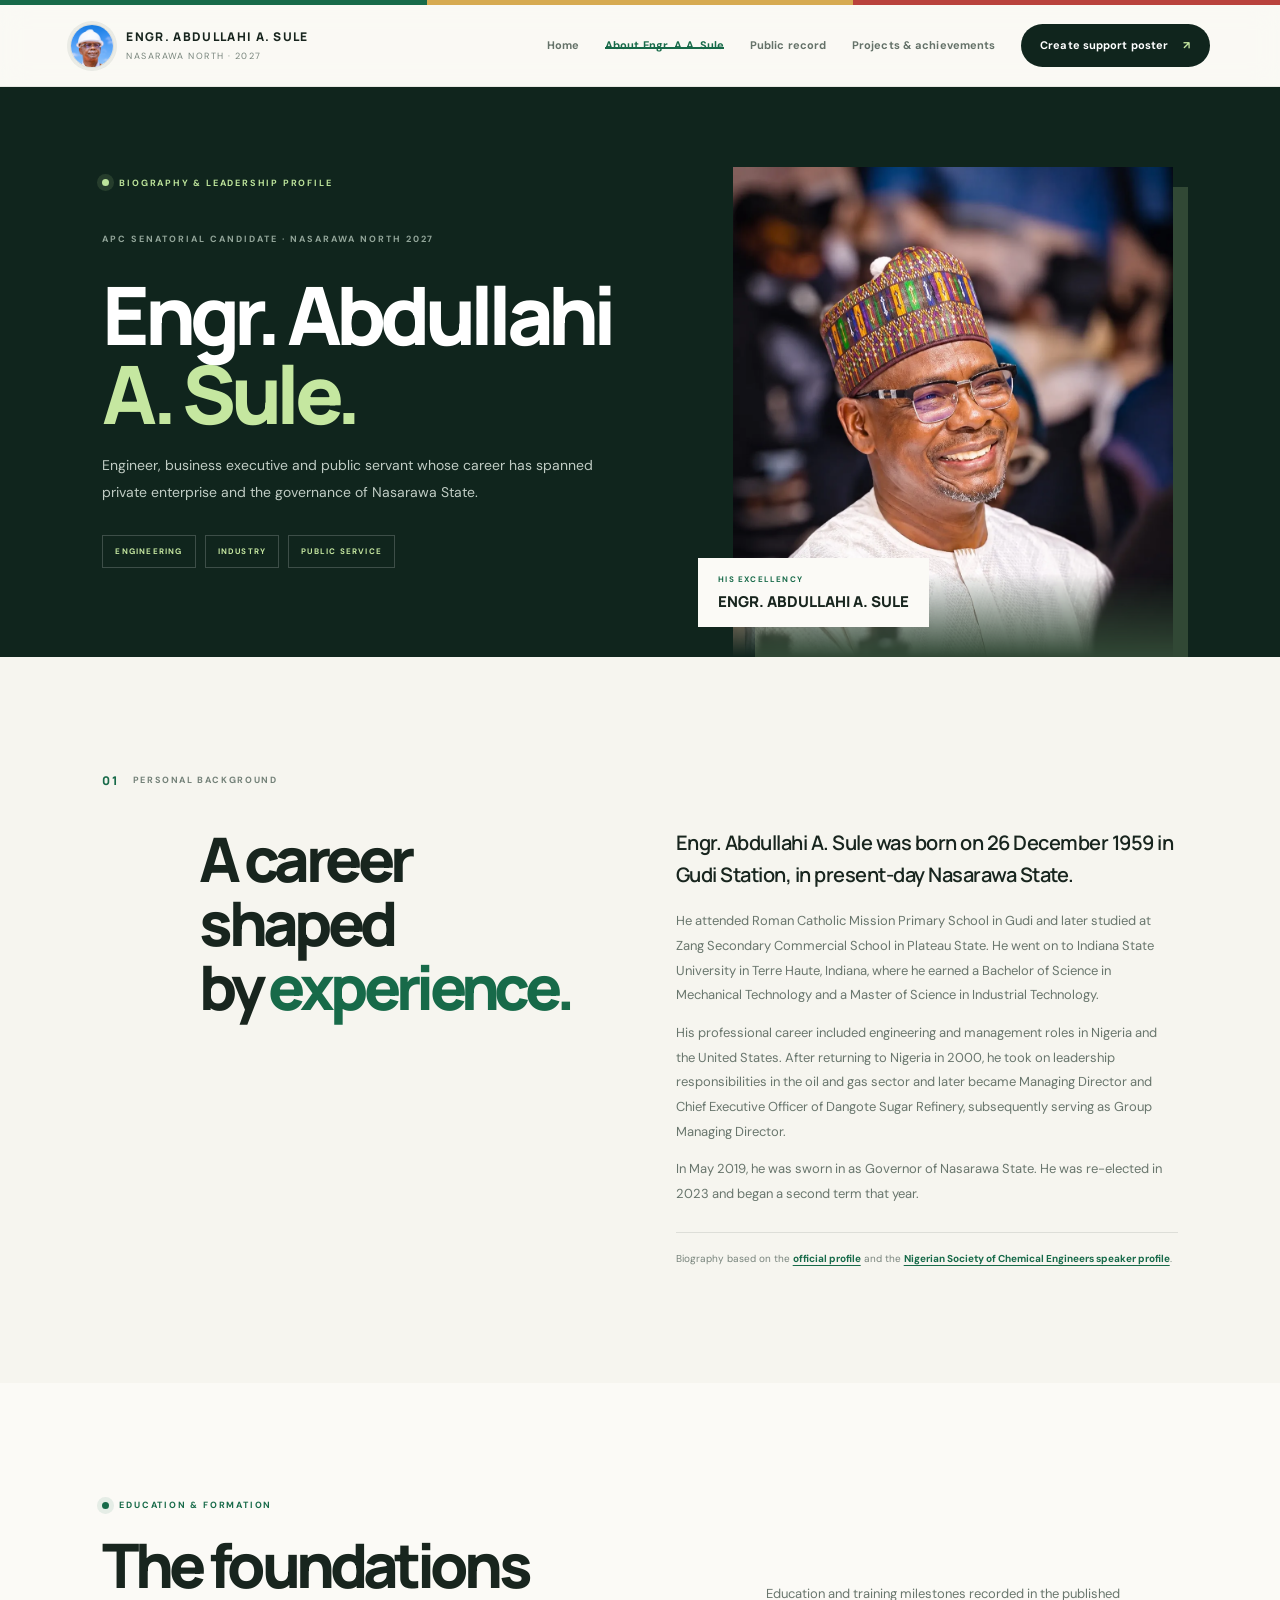
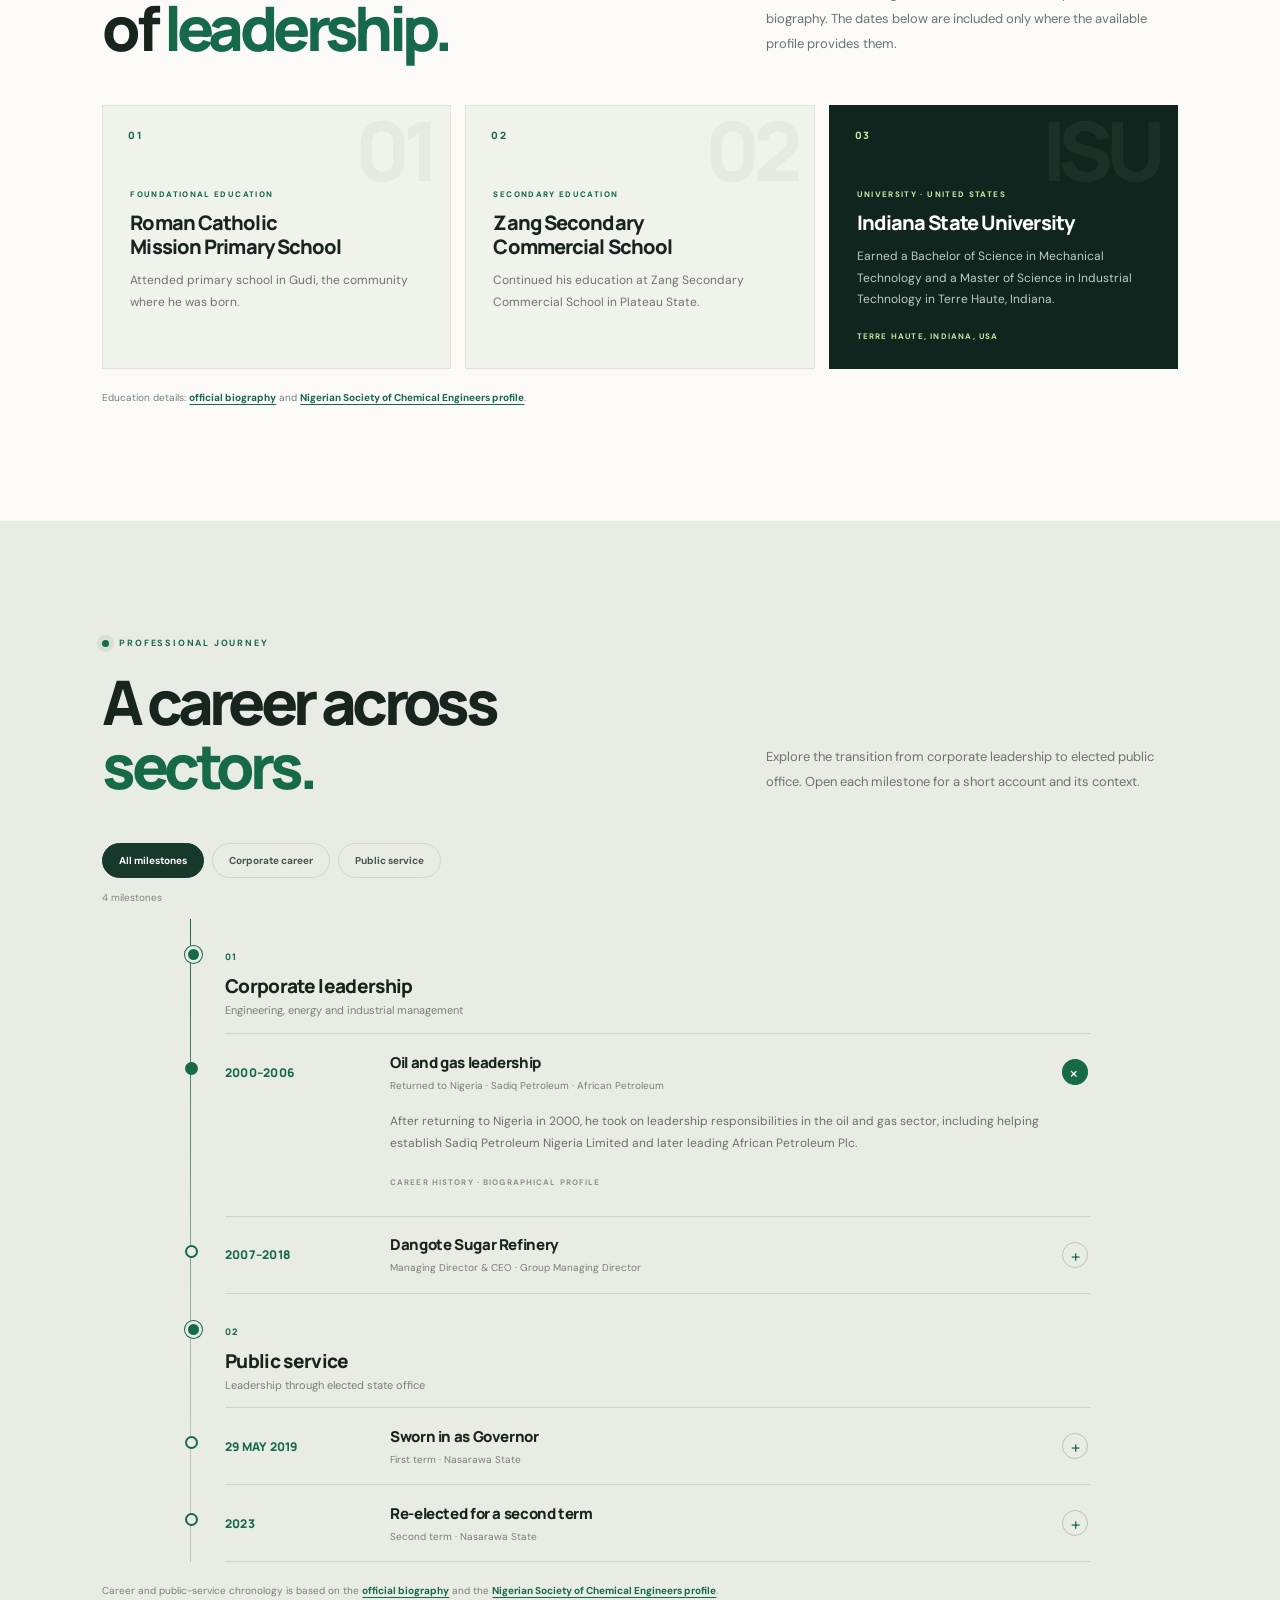
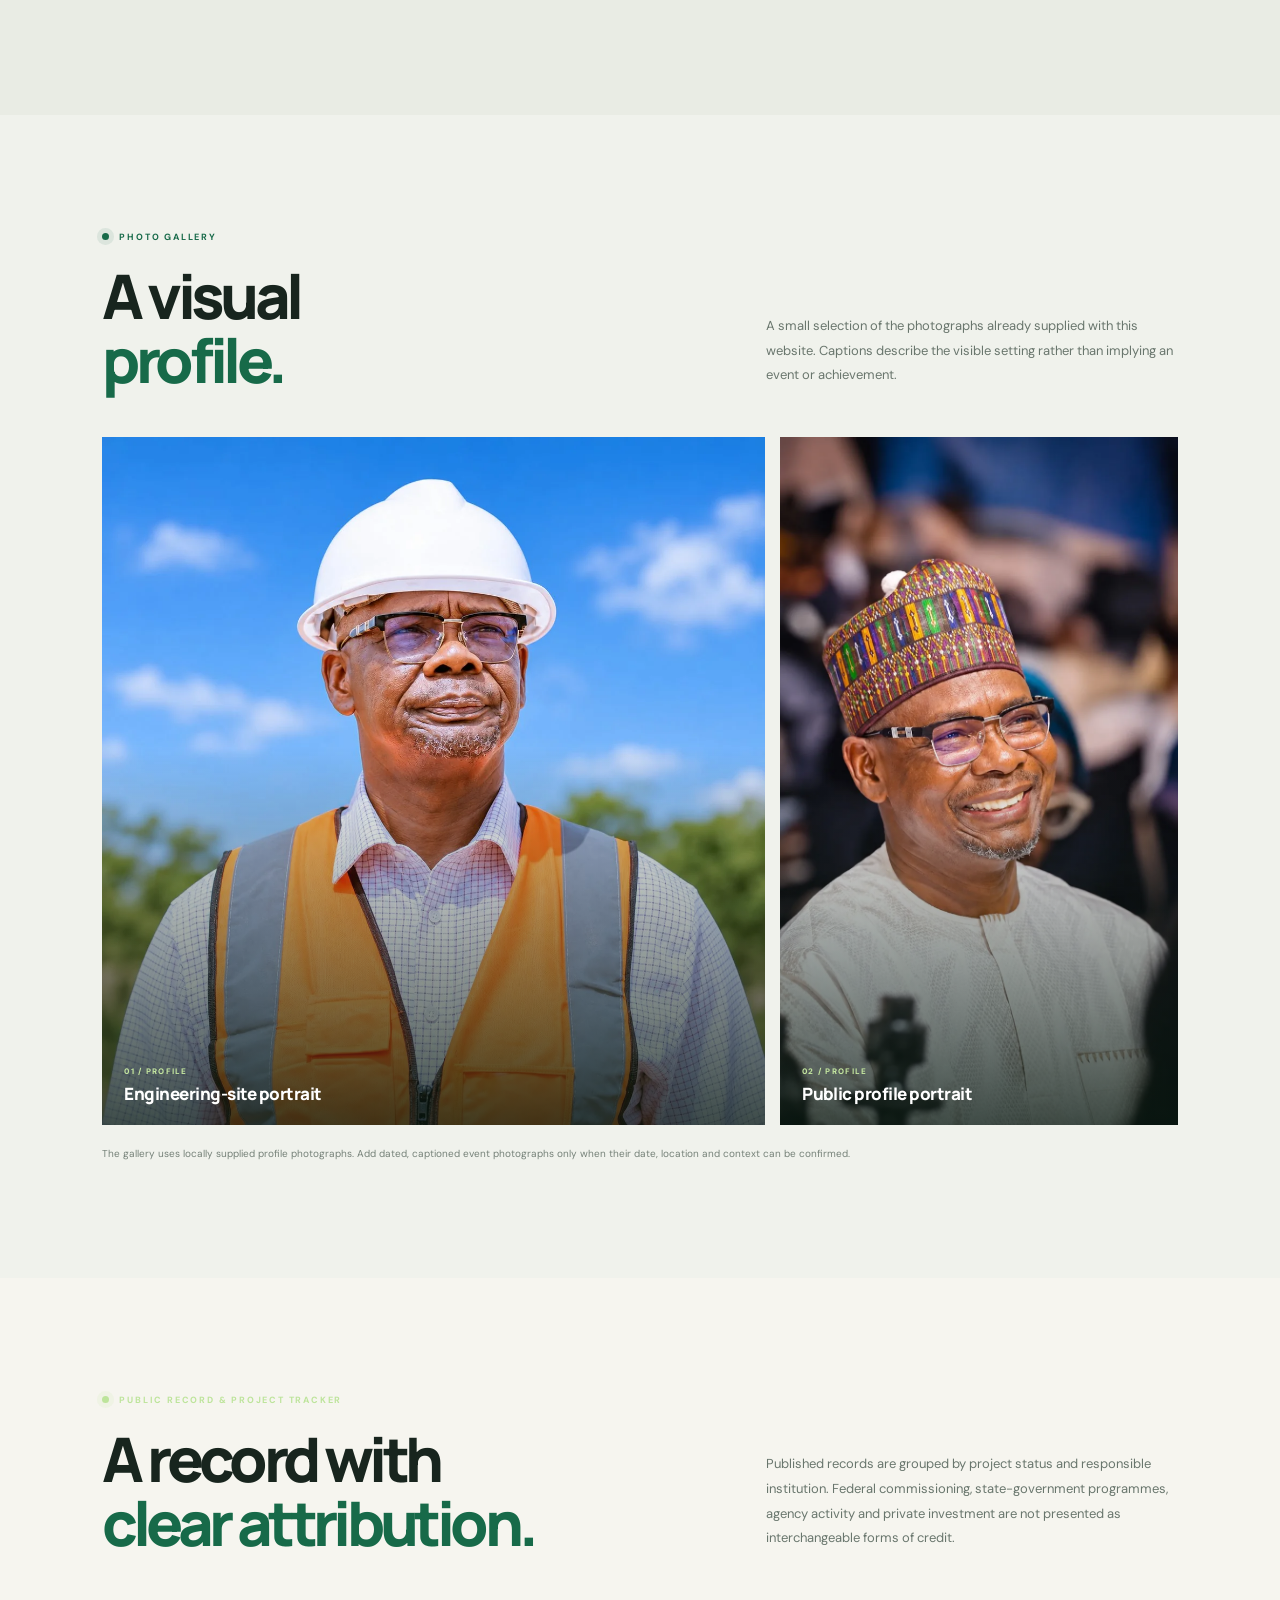
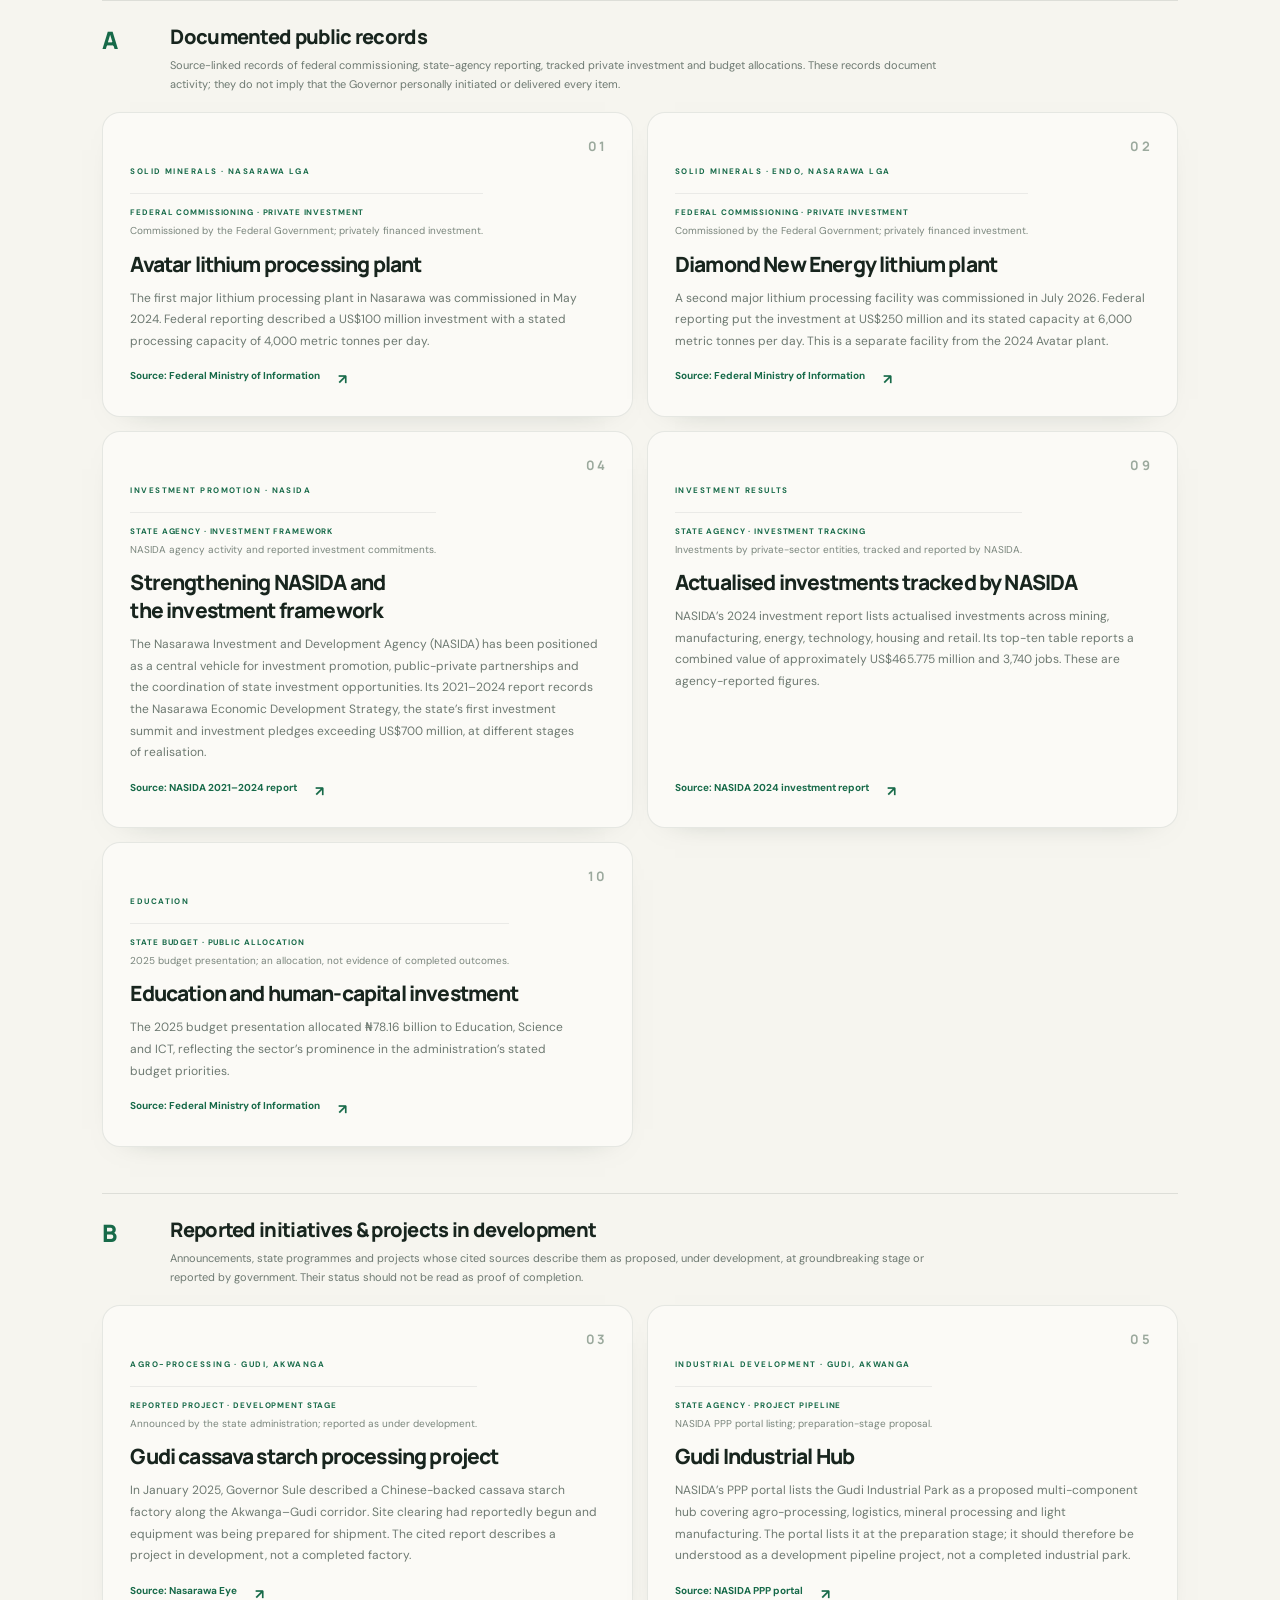
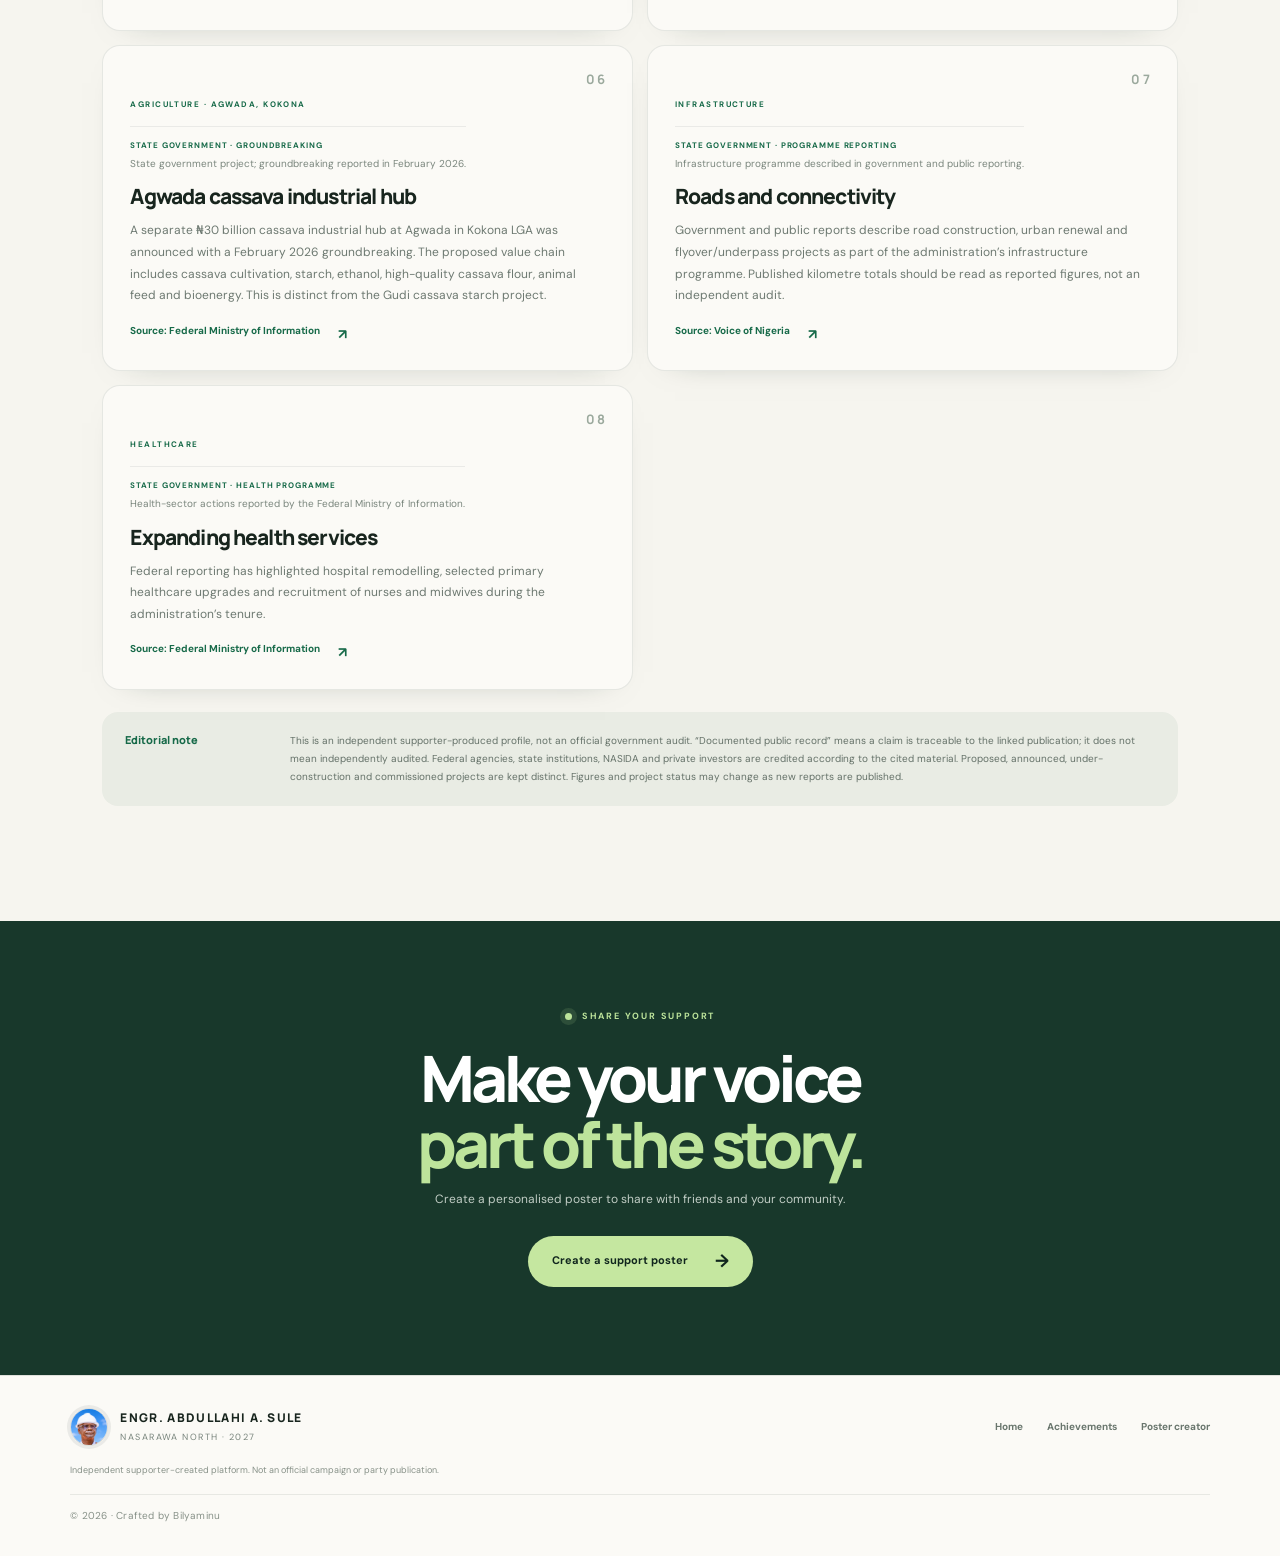
==== commit e090b5cc: "Add project dashboard" ====
--- a/about.html
+++ b/about.html
@@ -1,10 +1,10 @@
 <!doctype html>
-<html lang="en"><head><meta charset="utf-8"><link rel="icon" type="image/png" sizes="64x64" href="favicon.png">
+<html lang="en"><head><meta charset="utf-8"><script>try{var n=performance.getEntriesByType('navigation')[0];if(n&&n.type==='reload'&&!location.hash){history.scrollRestoration='manual';addEventListener('load',function(){scrollTo({top:0,left:0,behavior:'instant'})});addEventListener('pagehide',function(){history.scrollRestoration='auto'})}}catch(e){}</script><link rel="icon" type="image/png" sizes="64x64" href="favicon.png">
 <link rel="apple-touch-icon" href="candidate-logo.png">
-<meta name="viewport" content="width=device-width,initial-scale=1"><meta name="theme-color" content="#10251d"><meta name="description" content="Biography, career and public-service profile of Engr. Abdullahi A. Sule."><meta property="og:type" content="website"><meta property="og:title" content="About Engr. A.A. Sule | Leadership Profile"><meta property="og:description" content="Biography, career and public-service profile of Engr. Abdullahi A. Sule."><meta property="og:image" content="candidate.jpg"><meta name="twitter:card" content="summary_large_image"><title>About Engr. A.A. Sule | Leadership Profile</title><link rel="preconnect" href="https://fonts.googleapis.com"><link rel="preconnect" href="https://fonts.gstatic.com" crossorigin><link href="https://fonts.googleapis.com/css2?family=DM+Sans:wght@400;500;600;700&family=Manrope:wght@400;500;600;700;800&display=swap" rel="stylesheet"><link rel="stylesheet" href="css/site.css"><link rel="stylesheet" href="css/modern.css"><link rel="stylesheet" href="css/upgrade.css"><script defer src="js/site.js"></script><script defer src="js/about.js"></script></head>
+<meta name="viewport" content="width=device-width,initial-scale=1"><meta name="theme-color" content="#10251d"><meta name="description" content="Biography, career and public-service profile of Engr. Abdullahi A. Sule."><meta property="og:type" content="website"><meta property="og:title" content="About Engr. A.A. Sule | Leadership Profile"><meta property="og:description" content="Biography, career and public-service profile of Engr. Abdullahi A. Sule."><meta property="og:image" content="candidate.jpg"><meta name="twitter:card" content="summary_large_image"><title>About Engr. A.A. Sule | Leadership Profile</title><link rel="preconnect" href="https://fonts.googleapis.com"><link rel="preconnect" href="https://fonts.gstatic.com" crossorigin><link href="https://fonts.googleapis.com/css2?family=DM+Sans:wght@400;500;600;700&family=Manrope:wght@400;500;600;700;800&display=swap" rel="stylesheet"><link rel="stylesheet" href="css/site.css?v=20261121"><link rel="stylesheet" href="css/modern.css?v=20261121"><link rel="stylesheet" href="css/upgrade.css?v=20261121"><script defer src="js/site.js?v=20261121"></script><script defer src="js/about.js?v=20261121"></script></head>
 <body><a class="skip-link" href="#main">Skip to content</a><div class="topline"><i></i><i></i><i></i></div><header class="header"><a class="brand" href="index.html"><img class="brand-photo" src="candidate-logo.png" alt="Engr. Abdullahi A. Sule"><span><b>ENGR. ABDULLAHI A. SULE</b><small>NASARAWA NORTH · 2027</small></span></a><button class="menu-toggle" aria-label="Open navigation" aria-expanded="false" aria-controls="site-nav">☰</button><nav class="nav" id="site-nav" aria-label="Main"><a href="index.html">Home</a><a class="active" aria-current="page" href="about.html">About Engr. A.A. Sule</a><a href="index.html#record">Public record</a><a href="index.html#projects">Projects &amp; achievements</a><a class="nav-button" href="generate.html">Create support poster <span>↗</span></a></nav></header>
 <main id="main">
-<section class="about-hero"><div class="about-hero-copy"><div class="eyebrow"><span></span> BIOGRAPHY &amp; LEADERSHIP PROFILE</div><p class="overline">THE ARCHITECT OF MODERN NASARAWA</p><h1>Engr. Abdullahi<br><em>A. Sule.</em></h1><p>Engineer, business executive and public servant whose career has spanned private enterprise and the governance of Nasarawa State.</p><div class="about-tags"><span>ENGINEERING</span><span>INDUSTRY</span><span>PUBLIC SERVICE</span></div></div><div class="about-photo"><picture><source srcset="candidate.webp" type="image/webp"><img src="candidate.jpg" alt="Engr. Abdullahi A. Sule in a white hard hat and orange safety vest" decoding="async"></picture><div class="photo-caption"><small>HIS EXCELLENCY</small><strong>ENGR. ABDULLAHI A. SULE</strong></div></div></section>
+<section class="about-hero"><div class="about-hero-copy"><div class="eyebrow"><span></span> BIOGRAPHY &amp; LEADERSHIP PROFILE</div><p class="overline">APC SENATORIAL CANDIDATE · NASARAWA NORTH 2027</p><h1>Engr. Abdullahi<br><em>A. Sule.</em></h1><p>Engineer, business executive and public servant whose career has spanned private enterprise and the governance of Nasarawa State.</p><div class="about-tags"><span>ENGINEERING</span><span>INDUSTRY</span><span>PUBLIC SERVICE</span></div></div><div class="about-photo"><picture><source srcset="candidate.webp" type="image/webp"><img src="candidate.jpg" alt="Engr. Abdullahi A. Sule in a white hard hat and orange safety vest" decoding="async"></picture><div class="photo-caption"><small>HIS EXCELLENCY</small><strong>ENGR. ABDULLAHI A. SULE</strong></div></div></section>
 <section class="bio-section section-pad"><div class="intro-label"><span class="section-index">01</span><span>PERSONAL BACKGROUND</span></div><div class="bio-layout"><h2>A career shaped<br>by <em>experience.</em></h2><div class="bio-copy"><p class="large-copy">Engr. Abdullahi A. Sule was born on 26 December 1959 in Gudi Station, in present-day Nasarawa State.</p><p>He attended Roman Catholic Mission Primary School in Gudi and later studied at Zang Secondary Commercial School in Plateau State. He went on to Indiana State University in Terre Haute, Indiana, where he earned a Bachelor of Science in Mechanical Technology and a Master of Science in Industrial Technology.</p><p>His professional career included engineering and management roles in Nigeria and the United States. After returning to Nigeria in 2000, he took on leadership responsibilities in the oil and gas sector and later became Managing Director and Chief Executive Officer of Dangote Sugar Refinery, subsequently serving as Group Managing Director.</p><p>In May 2019, he was sworn in as Governor of Nasarawa State. He was re-elected in 2023 and began a second term that year.</p><div class="source-inline">Biography based on the <a href="https://aasule.org/meet-aa-sule/" target="_blank" rel="noopener">official profile</a> and the <a href="https://www.nsche.org/conference/Speaker-detail?id=3" target="_blank" rel="noopener">Nigerian Society of Chemical Engineers speaker profile</a>.</div></div></div></section>
 <section class="education-section section-pad" id="education" aria-labelledby="education-title">
   <div class="section-head"><div><div class="eyebrow dark"><span></span> EDUCATION &amp; FORMATION</div><h2 id="education-title">The foundations<br>of <em>leadership.</em></h2></div><p>Education and training milestones recorded in the published biography. The dates below are included only where the available profile provides them.</p></div>
--- a/css/site.css
+++ b/css/site.css
@@ -67,3 +67,14 @@
  .project-meta{font-size:8px;letter-spacing:1px}
  .project-body>a{font-size:11px}
 }
+/* Multi-image project galleries */
+.project-gallery{position:relative;min-width:0;background:#e5ebe3;overflow:hidden}
+.project-gallery .project-photo{width:100%;height:205px;padding:0;border:0;background:#e5ebe3;cursor:zoom-in;overflow:hidden}
+.project-gallery .project-photo img{width:100%;height:100%;object-fit:cover;display:block}
+.project-photo-count{position:absolute;right:10px;top:10px;padding:5px 9px;border-radius:99px;background:rgba(15,35,25,.78);color:#fff;font:700 10px 'DM Sans',sans-serif;z-index:2}
+.project-photo-arrow{position:absolute;top:78px;width:32px;height:32px;border:1px solid rgba(255,255,255,.65);border-radius:50%;background:rgba(15,35,25,.72);color:#fff;font-size:24px;line-height:1;cursor:pointer;z-index:2}
+.project-photo-arrow.previous{left:10px}.project-photo-arrow.next{right:10px}
+.project-photo-thumbs{display:flex;gap:5px;padding:7px;background:#f2f5f0;overflow-x:auto;scrollbar-width:thin}
+.project-photo-thumb{flex:1 0 0;min-width:0;height:48px;padding:0;border:2px solid transparent;border-radius:5px;overflow:hidden;background:#dce4dc;cursor:pointer}
+.project-photo-thumb.active{border-color:#bd9454}.project-photo-thumb img{width:100%;height:100%;object-fit:cover;display:block}
+@media(max-width:620px){.project-gallery .project-photo{height:220px}.project-photo-arrow{top:86px}.project-photo-thumb{height:54px;min-width:52px}}
--- a/css/modern.css
+++ b/css/modern.css
@@ -87,3 +87,16 @@
   .project-body>.project-detail-button{display:inline-flex;align-items:center;margin:0;min-height:36px;padding:0 14px;font-size:12px;border:1px solid #cfd8cc;border-radius:999px;background:#fff;color:#176a49;font-weight:700;width:auto}
   .proj-ctrl{margin-top:8px}
 }
+
+/* Phones: slimmer photo galleries (swipe arrows + counter instead of the thumbnail strip) */
+@media(max-width:620px){
+  .project-card .project-gallery .project-photo{height:176px}
+  .project-gallery .project-photo-thumbs{display:none}
+  .project-photo-arrow{width:40px;height:40px}
+}
+
+/* Poster call-to-action: always clickable, never covered by decoration */
+.cta-section,.about-cta{position:relative;isolation:isolate}
+.cta-watermark{pointer-events:none;z-index:0}
+.cta-section .btn,.about-cta .btn{position:relative;z-index:2;touch-action:manipulation;cursor:pointer}
+.senate-section .source-note{margin-top:26px}
--- a/css/upgrade.css
+++ b/css/upgrade.css
@@ -238,3 +238,29 @@
 .proj-bar i{display:block;height:100%;width:0;background:#176a49;transition:width .12s linear}
 .proj-count{font:700 10px Manrope,sans-serif;color:#5f6f63;white-space:nowrap;min-width:44px;text-align:center}
 @media(max-width:620px){.proj-ctrl{margin:12px 22px 0;padding:0;max-width:none}.proj-btn{width:34px;height:34px}}
+
+/* Key sectors: exactly four clear priorities, led by investment and enterprise. */
+.sector-grid{grid-template-columns:repeat(2,minmax(0,1fr));gap:18px}
+.sector-grid .record-card{min-height:255px;padding:30px 32px}
+.sector-grid .record-card h3{font-size:clamp(21px,2vw,27px);max-width:440px}
+.sector-grid .record-card p{font-size:13px;line-height:1.85;max-width:560px}
+.sector-grid .record-feature{background:linear-gradient(135deg,#10251d 0%,#1b4934 100%)}
+.sector-grid .record-card:not(.record-feature){background:#fff}
+.sector-grid .record-card>a{font-weight:800}
+@media(max-width:620px){.sector-grid{grid-template-columns:1fr}.sector-grid .record-card{min-height:0;padding:25px 23px}}
+/* Give the project register flagship-level visual weight. */
+.projects-section{padding-top:clamp(76px,9vw,128px);padding-bottom:clamp(76px,9vw,128px);background:linear-gradient(180deg,#f5f4ed 0%,#fff 46%,#f1f3ec 100%)}
+.projects-section>.section-head h2{font-size:clamp(42px,6vw,76px);line-height:.98;letter-spacing:-.075em;max-width:720px}
+.projects-section>.section-head>p{font-size:14px;line-height:1.9;max-width:490px}
+.projects-section .project-filter{margin-top:42px}
+.projects-section .projects-grid{gap:22px}
+.project-card{border-radius:12px;box-shadow:0 14px 38px -30px rgba(16,37,29,.7)}
+.project-card.project-flagship{border:1px solid rgba(23,106,73,.32);box-shadow:0 18px 46px -26px rgba(23,75,51,.4)}
+.flagship-label{display:inline-flex;align-self:flex-start;margin:0 0 10px;padding:6px 10px;border-radius:3px;background:#e7f0e6;color:#176a49;font:800 9px/1 Manrope,sans-serif;letter-spacing:.13em}
+.project-card.project-flagship .project-photo{height:245px}
+.proj-autoplay{display:inline-flex;align-items:center;gap:6px;min-height:36px;padding:0 12px;border:1px solid #cfd8ce;border-radius:20px;background:#fff;color:#17392c;font:700 10px Manrope,sans-serif;cursor:pointer;white-space:nowrap}
+.proj-autoplay:hover{background:#17392c;color:#fff}
+.proj-autoplay:focus-visible{outline:3px solid #bde49b;outline-offset:3px}
+@media(max-width:980px){.project-card.project-flagship{grid-column:span 2}}
+@media(max-width:620px){.project-card.project-flagship{grid-column:auto}.project-card.project-flagship .project-photo{height:145px}.proj-autoplay{padding:0 9px}.proj-autoplay span{display:none}}
+@media(prefers-reduced-motion:reduce){.projects-grid{scroll-behavior:auto}}
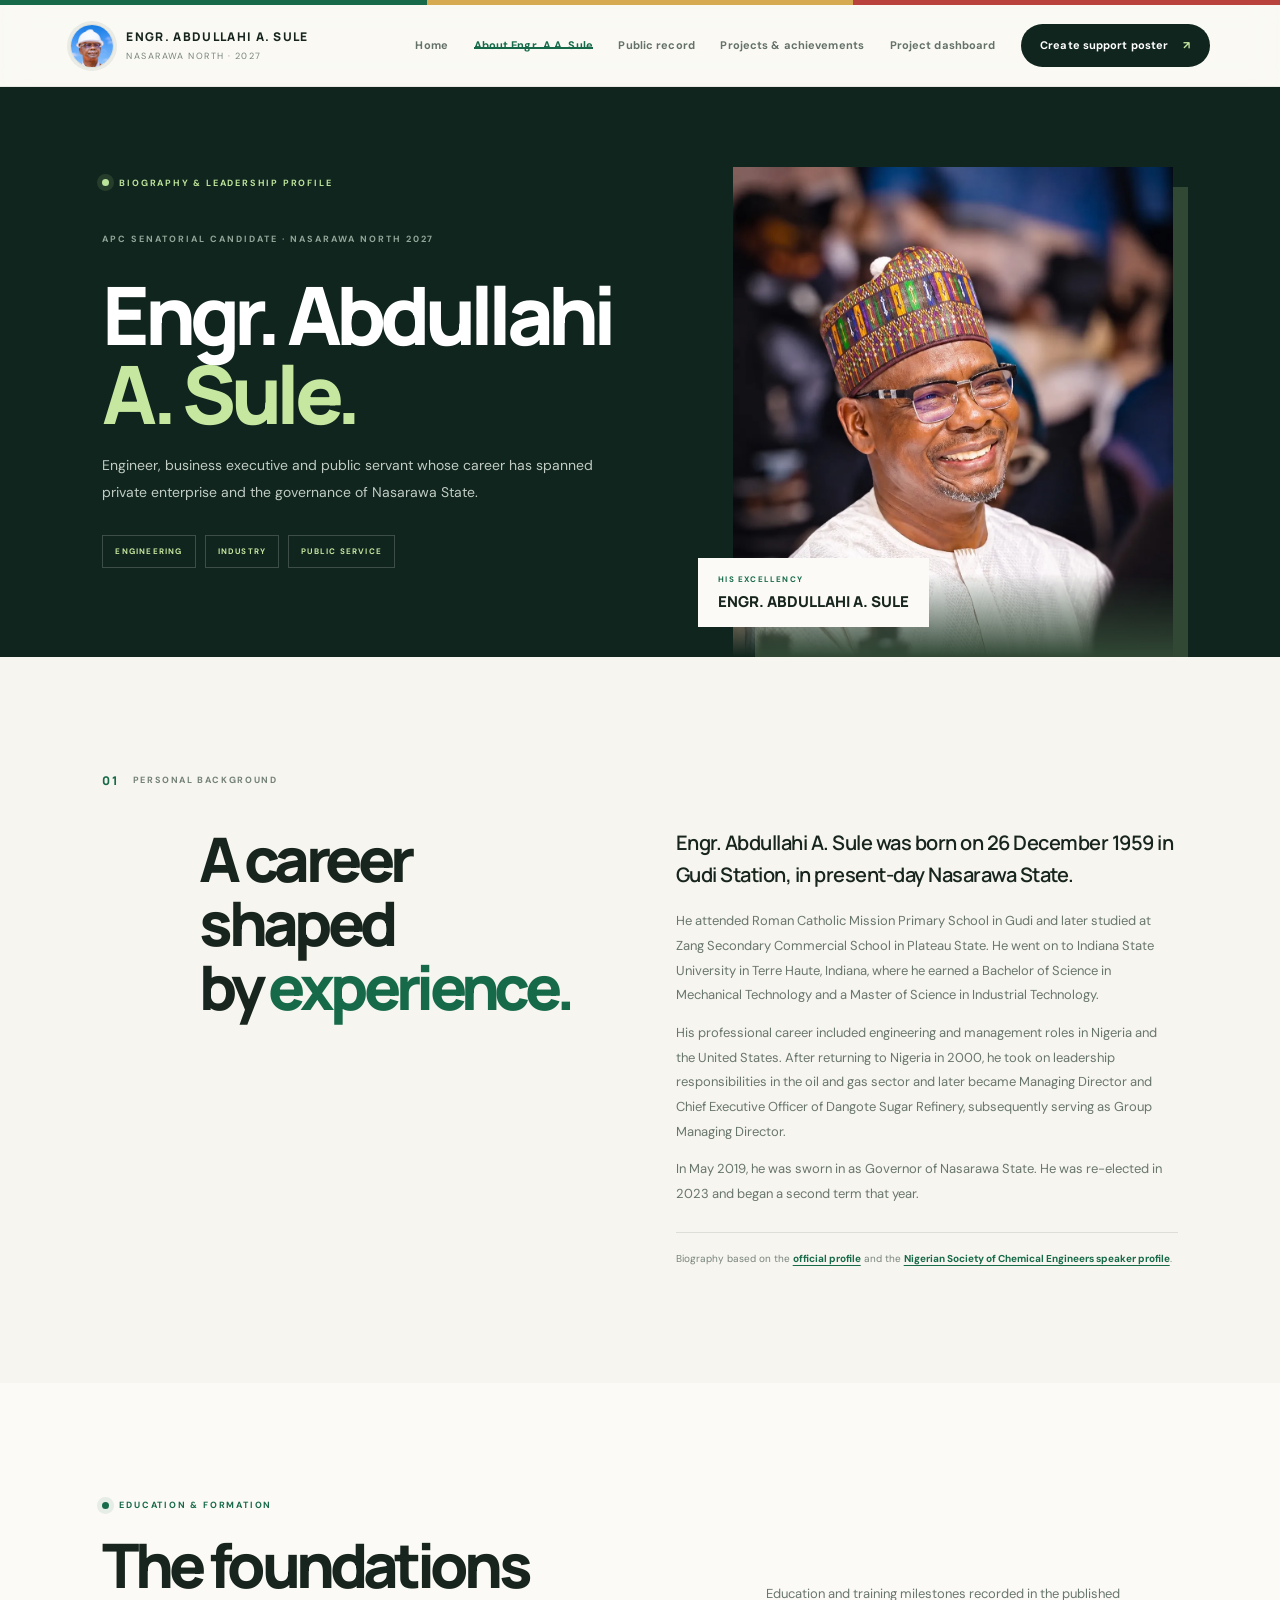
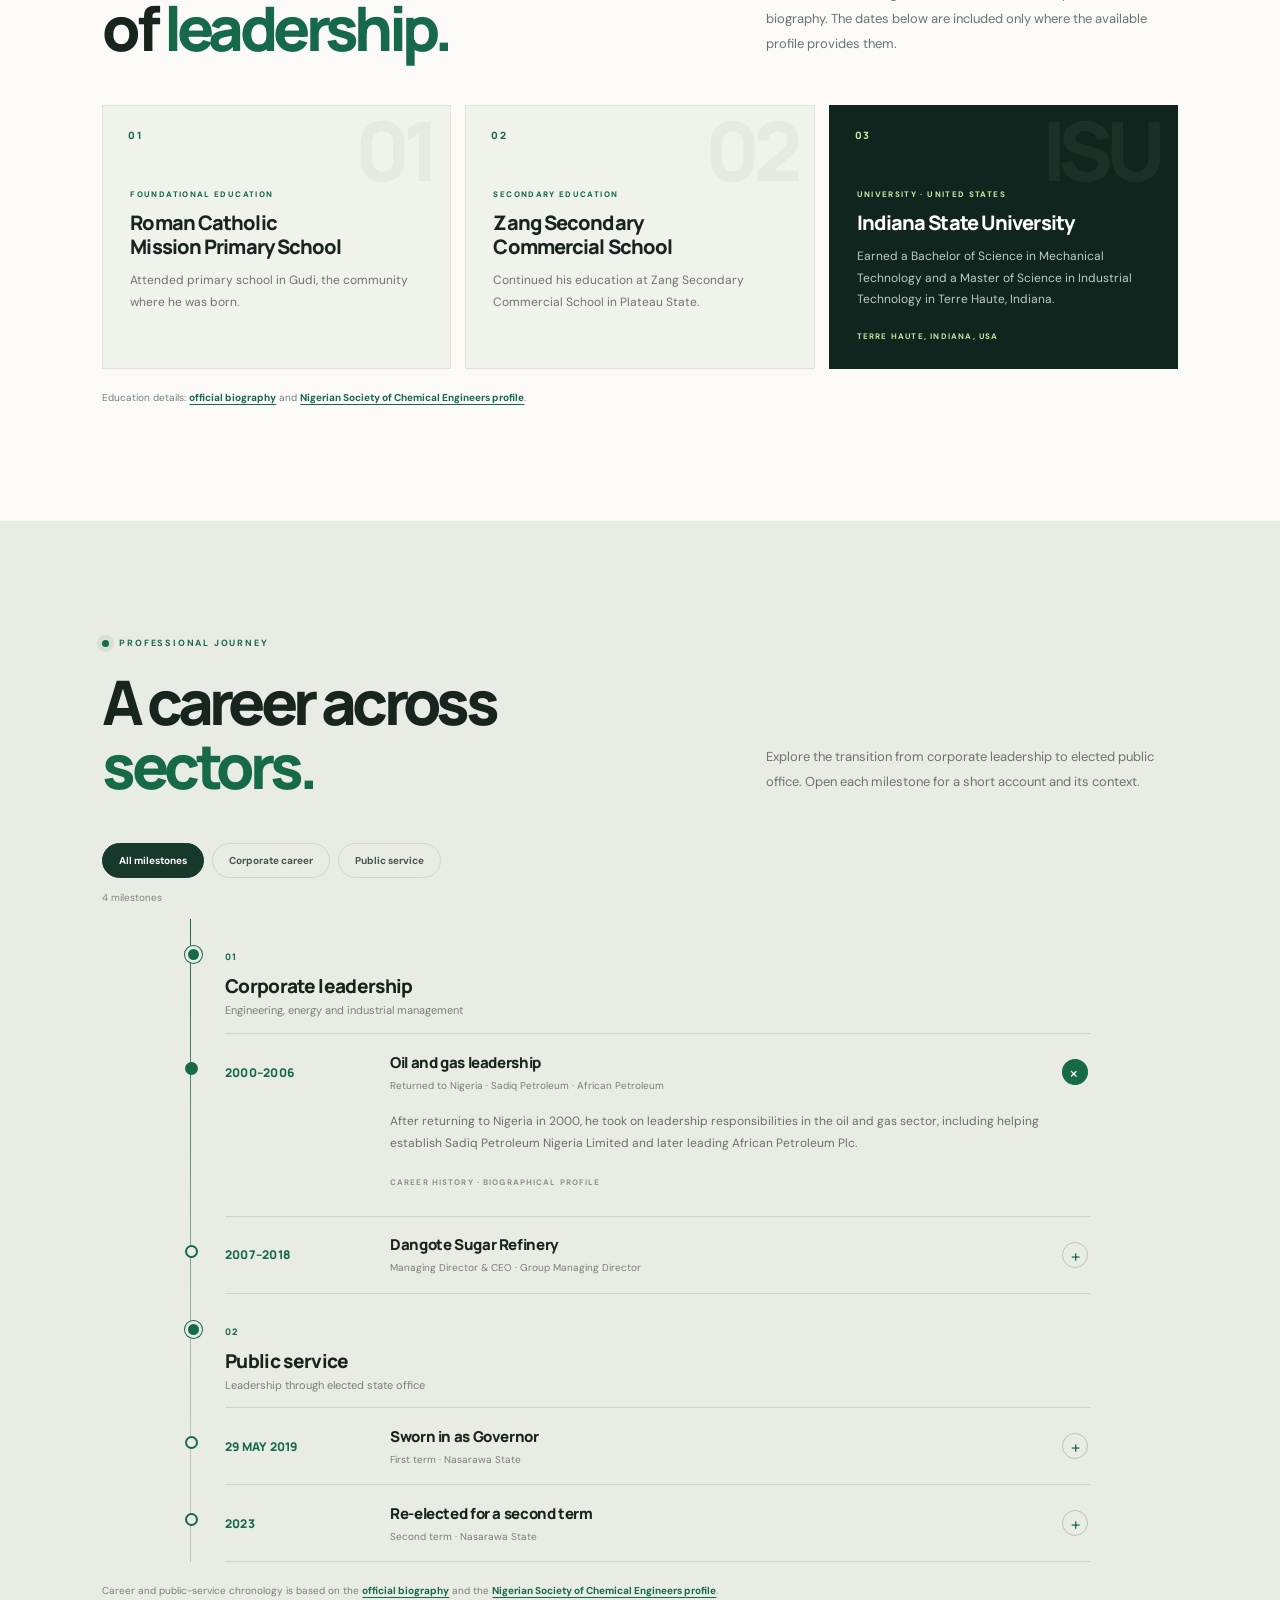
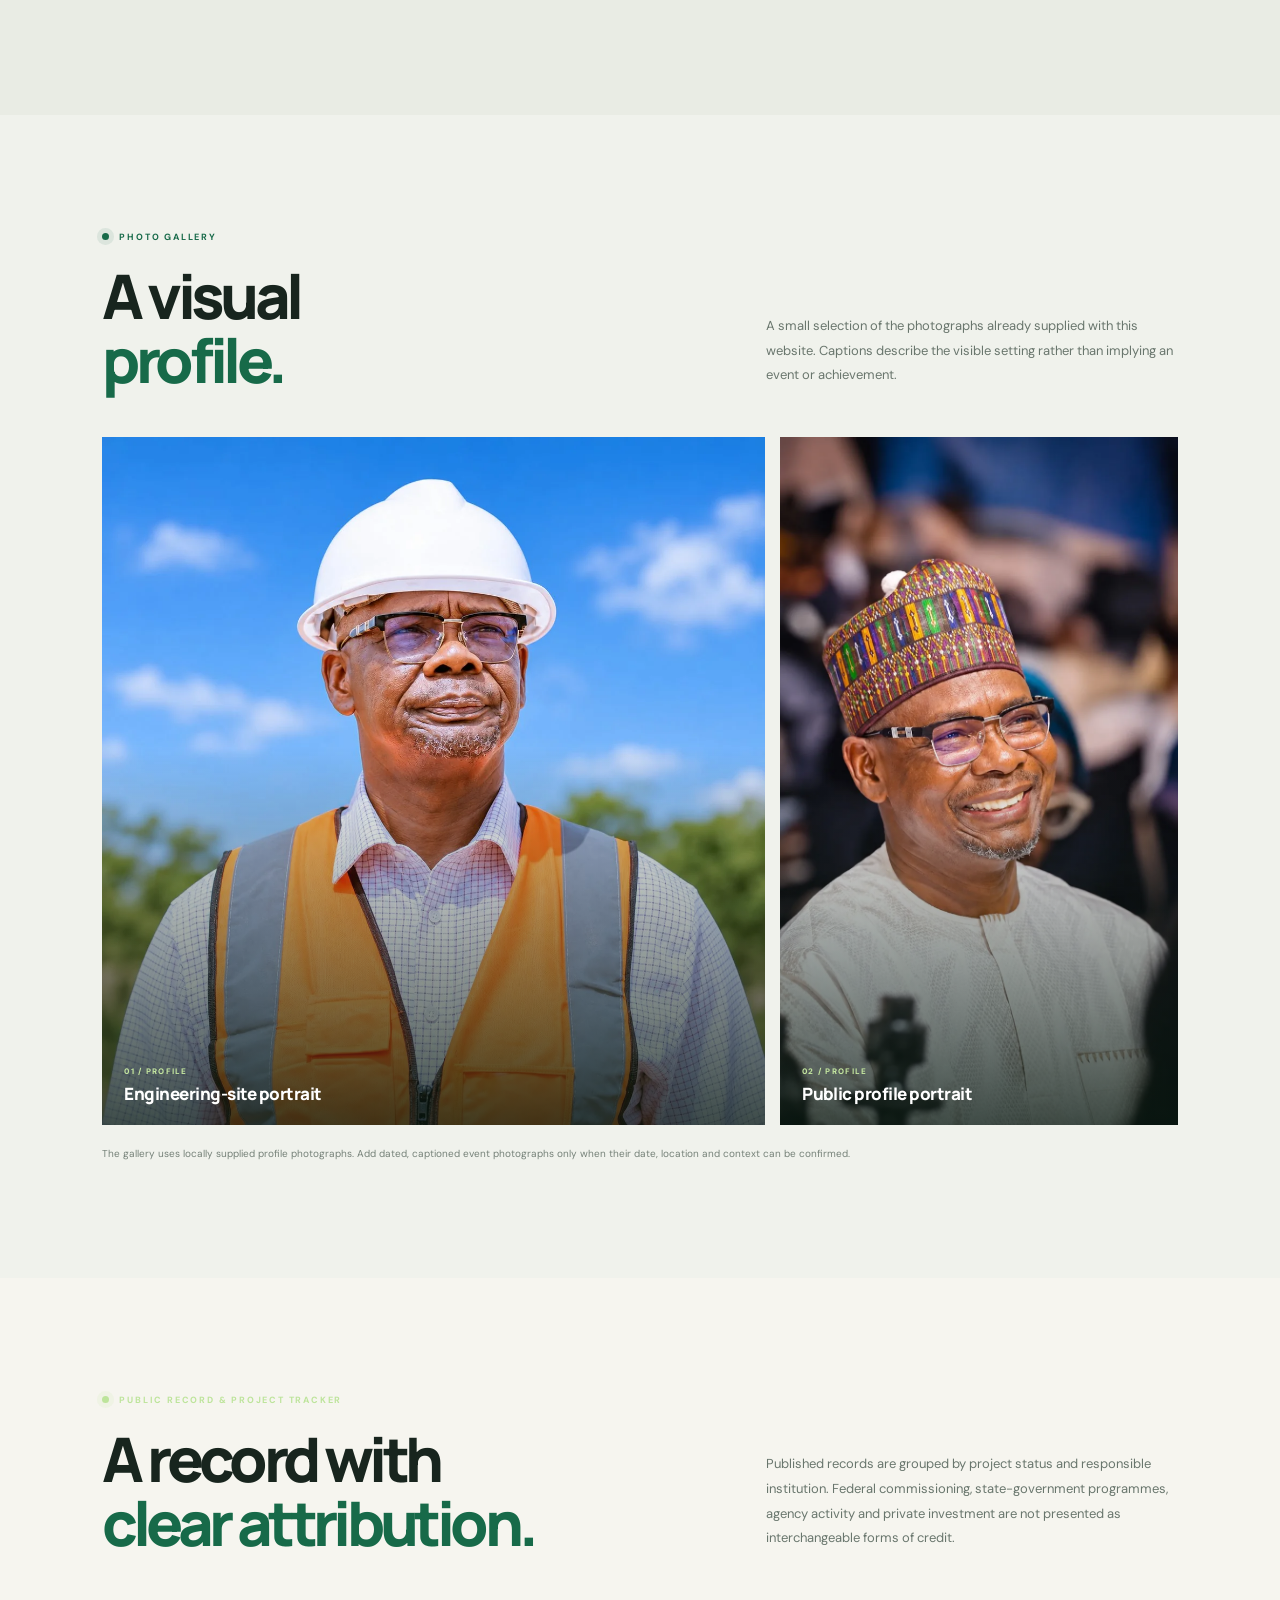
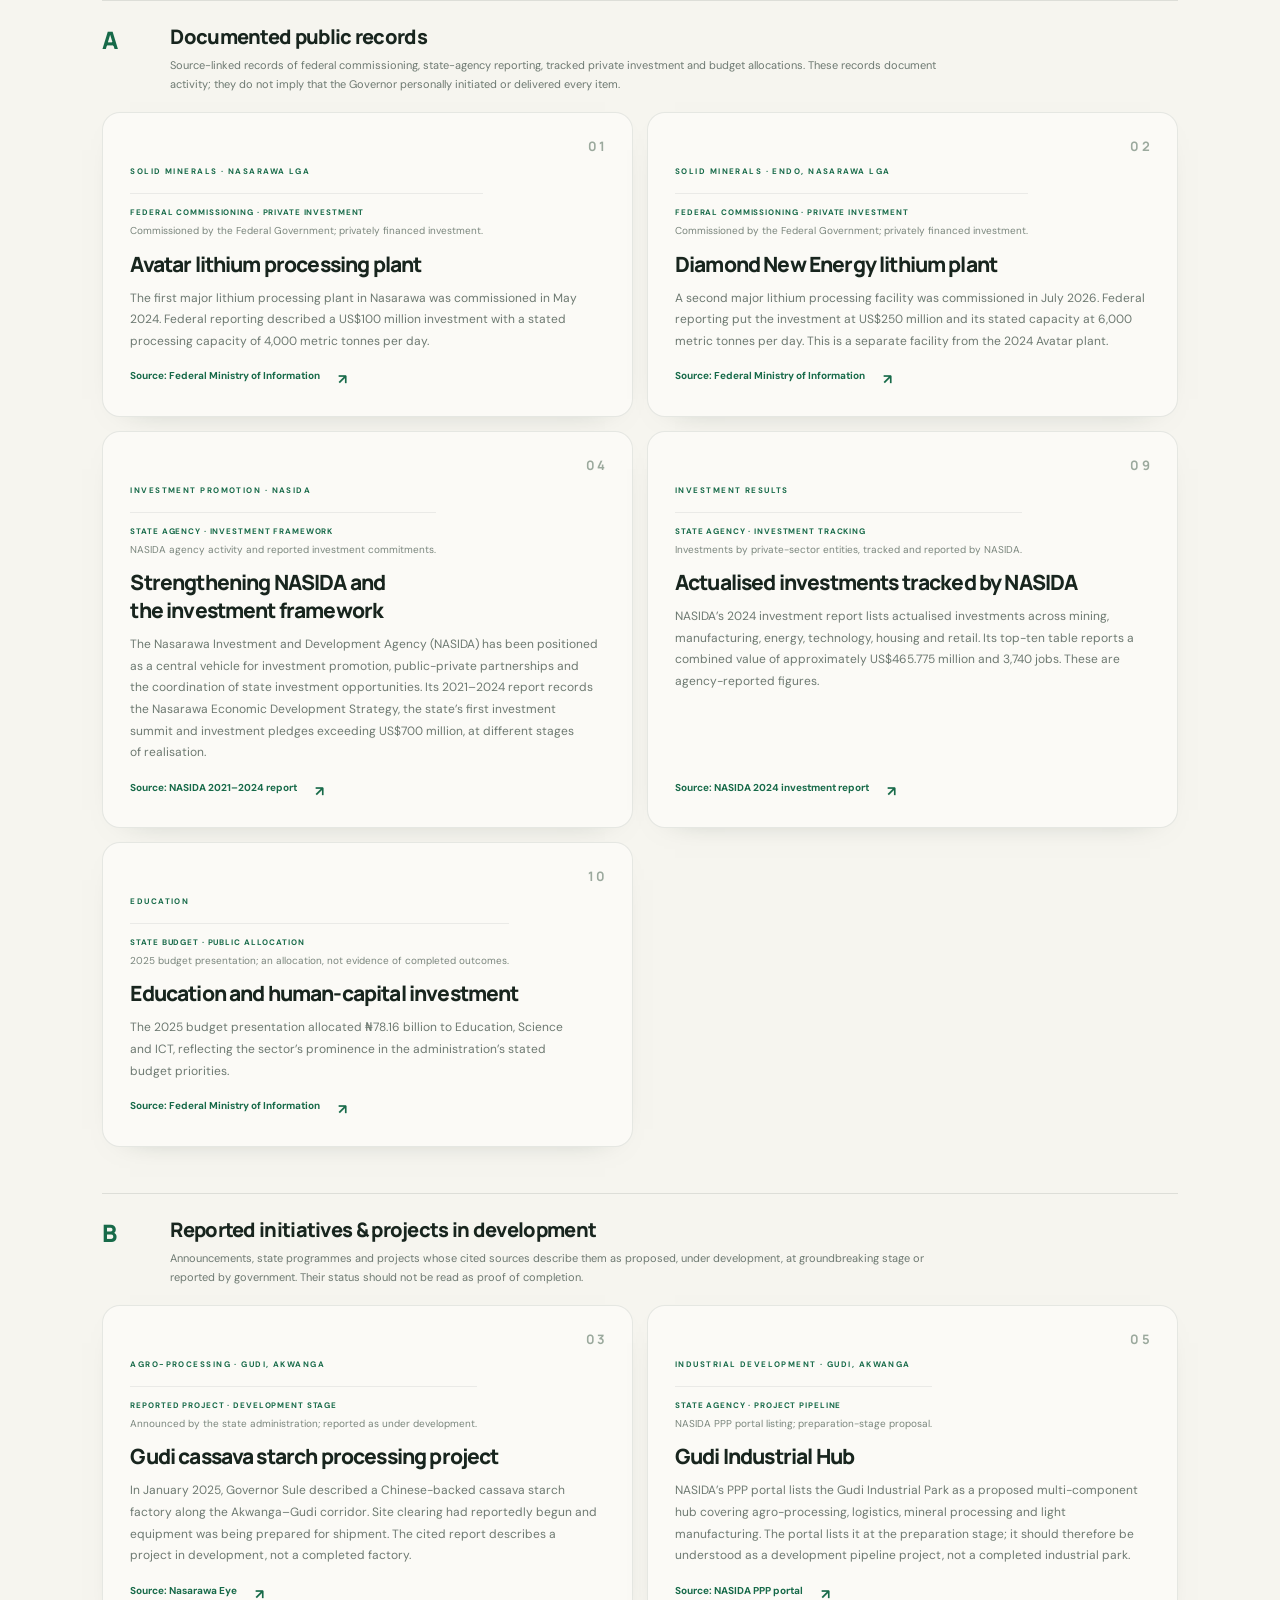
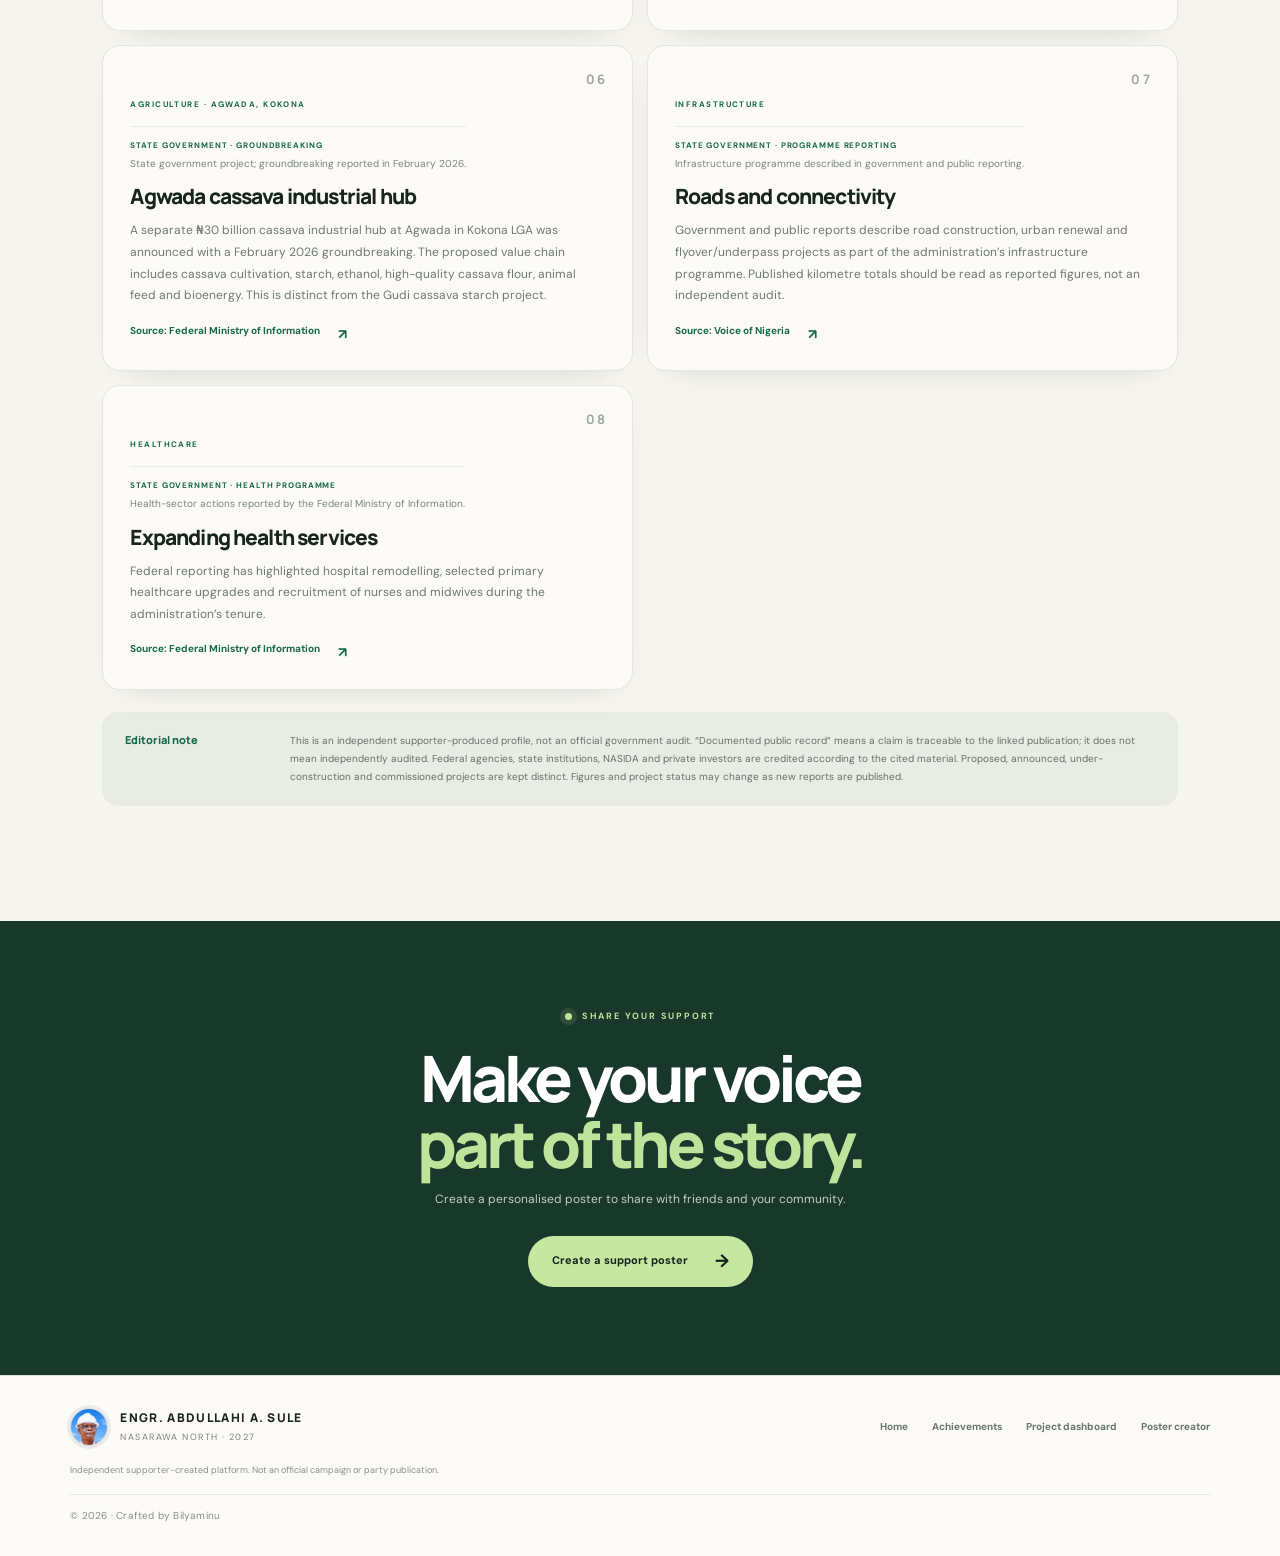
==== commit 283f701d: "Add project Dashboard" ====
--- a/about.html
+++ b/about.html
@@ -1,8 +1,8 @@
 <!doctype html>
-<html lang="en"><head><meta charset="utf-8"><script>try{var n=performance.getEntriesByType('navigation')[0];if(n&&n.type==='reload'&&!location.hash){history.scrollRestoration='manual';addEventListener('load',function(){scrollTo({top:0,left:0,behavior:'instant'})});addEventListener('pagehide',function(){history.scrollRestoration='auto'})}}catch(e){}</script><link rel="icon" type="image/png" sizes="64x64" href="favicon.png">
+<html lang="en"><head><meta charset="utf-8"><script>(function(){try{var nav=performance.getEntriesByType('navigation')[0];if(nav&&nav.type==='reload'){history.scrollRestoration='manual';window.addEventListener('pageshow',function(){requestAnimationFrame(function(){requestAnimationFrame(function(){window.scrollTo(0,0);});});},{once:true});}}catch(e){}})();</script><link rel="icon" type="image/png" sizes="64x64" href="favicon.png">
 <link rel="apple-touch-icon" href="candidate-logo.png">
-<meta name="viewport" content="width=device-width,initial-scale=1"><meta name="theme-color" content="#10251d"><meta name="description" content="Biography, career and public-service profile of Engr. Abdullahi A. Sule."><meta property="og:type" content="website"><meta property="og:title" content="About Engr. A.A. Sule | Leadership Profile"><meta property="og:description" content="Biography, career and public-service profile of Engr. Abdullahi A. Sule."><meta property="og:image" content="candidate.jpg"><meta name="twitter:card" content="summary_large_image"><title>About Engr. A.A. Sule | Leadership Profile</title><link rel="preconnect" href="https://fonts.googleapis.com"><link rel="preconnect" href="https://fonts.gstatic.com" crossorigin><link href="https://fonts.googleapis.com/css2?family=DM+Sans:wght@400;500;600;700&family=Manrope:wght@400;500;600;700;800&display=swap" rel="stylesheet"><link rel="stylesheet" href="css/site.css?v=20261121"><link rel="stylesheet" href="css/modern.css?v=20261121"><link rel="stylesheet" href="css/upgrade.css?v=20261121"><script defer src="js/site.js?v=20261121"></script><script defer src="js/about.js?v=20261121"></script></head>
-<body><a class="skip-link" href="#main">Skip to content</a><div class="topline"><i></i><i></i><i></i></div><header class="header"><a class="brand" href="index.html"><img class="brand-photo" src="candidate-logo.png" alt="Engr. Abdullahi A. Sule"><span><b>ENGR. ABDULLAHI A. SULE</b><small>NASARAWA NORTH · 2027</small></span></a><button class="menu-toggle" aria-label="Open navigation" aria-expanded="false" aria-controls="site-nav">☰</button><nav class="nav" id="site-nav" aria-label="Main"><a href="index.html">Home</a><a class="active" aria-current="page" href="about.html">About Engr. A.A. Sule</a><a href="index.html#record">Public record</a><a href="index.html#projects">Projects &amp; achievements</a><a class="nav-button" href="generate.html">Create support poster <span>↗</span></a></nav></header>
+<meta name="viewport" content="width=device-width,initial-scale=1"><meta name="theme-color" content="#10251d"><meta name="description" content="Biography, career and public-service profile of Engr. Abdullahi A. Sule."><meta property="og:type" content="website"><meta property="og:title" content="About Engr. A.A. Sule | Leadership Profile"><meta property="og:description" content="Biography, career and public-service profile of Engr. Abdullahi A. Sule."><meta property="og:image" content="candidate.jpg"><meta name="twitter:card" content="summary_large_image"><title>About Engr. A.A. Sule | Leadership Profile</title><link rel="preconnect" href="https://fonts.googleapis.com"><link rel="preconnect" href="https://fonts.gstatic.com" crossorigin><link href="https://fonts.googleapis.com/css2?family=DM+Sans:wght@400;500;600;700&family=Manrope:wght@400;500;600;700;800&display=swap" rel="stylesheet"><link rel="stylesheet" href="css/site.css?v=20261122"><link rel="stylesheet" href="css/modern.css?v=20261122"><link rel="stylesheet" href="css/upgrade.css?v=20261122"><script defer src="js/site.js?v=20261122"></script><script defer src="js/about.js?v=20261122"></script></head>
+<body><a class="skip-link" href="#main">Skip to content</a><div class="topline"><i></i><i></i><i></i></div><header class="header"><a class="brand" href="index.html"><img class="brand-photo" src="candidate-logo.png" alt="Engr. Abdullahi A. Sule"><span><b>ENGR. ABDULLAHI A. SULE</b><small>NASARAWA NORTH · 2027</small></span></a><button class="menu-toggle" aria-label="Open navigation" aria-expanded="false" aria-controls="site-nav">☰</button><nav class="nav" id="site-nav" aria-label="Main"><a href="index.html">Home</a><a class="active" aria-current="page" href="about.html">About Engr. A.A. Sule</a><a href="index.html#record">Public record</a><a href="index.html#projects">Projects &amp; achievements</a><a href="project-dashboard.html">Project dashboard</a><a class="nav-button" href="generate.html">Create support poster <span>↗</span></a></nav></header>
 <main id="main">
 <section class="about-hero"><div class="about-hero-copy"><div class="eyebrow"><span></span> BIOGRAPHY &amp; LEADERSHIP PROFILE</div><p class="overline">APC SENATORIAL CANDIDATE · NASARAWA NORTH 2027</p><h1>Engr. Abdullahi<br><em>A. Sule.</em></h1><p>Engineer, business executive and public servant whose career has spanned private enterprise and the governance of Nasarawa State.</p><div class="about-tags"><span>ENGINEERING</span><span>INDUSTRY</span><span>PUBLIC SERVICE</span></div></div><div class="about-photo"><picture><source srcset="candidate.webp" type="image/webp"><img src="candidate.jpg" alt="Engr. Abdullahi A. Sule in a white hard hat and orange safety vest" decoding="async"></picture><div class="photo-caption"><small>HIS EXCELLENCY</small><strong>ENGR. ABDULLAHI A. SULE</strong></div></div></section>
 <section class="bio-section section-pad"><div class="intro-label"><span class="section-index">01</span><span>PERSONAL BACKGROUND</span></div><div class="bio-layout"><h2>A career shaped<br>by <em>experience.</em></h2><div class="bio-copy"><p class="large-copy">Engr. Abdullahi A. Sule was born on 26 December 1959 in Gudi Station, in present-day Nasarawa State.</p><p>He attended Roman Catholic Mission Primary School in Gudi and later studied at Zang Secondary Commercial School in Plateau State. He went on to Indiana State University in Terre Haute, Indiana, where he earned a Bachelor of Science in Mechanical Technology and a Master of Science in Industrial Technology.</p><p>His professional career included engineering and management roles in Nigeria and the United States. After returning to Nigeria in 2000, he took on leadership responsibilities in the oil and gas sector and later became Managing Director and Chief Executive Officer of Dangote Sugar Refinery, subsequently serving as Group Managing Director.</p><p>In May 2019, he was sworn in as Governor of Nasarawa State. He was re-elected in 2023 and began a second term that year.</p><div class="source-inline">Biography based on the <a href="https://aasule.org/meet-aa-sule/" target="_blank" rel="noopener">official profile</a> and the <a href="https://www.nsche.org/conference/Speaker-detail?id=3" target="_blank" rel="noopener">Nigerian Society of Chemical Engineers speaker profile</a>.</div></div></div></section>
@@ -60,4 +60,4 @@
 </div>
 <div class="editorial-note"><strong>Editorial note</strong><p>This is an independent supporter-produced profile, not an official government audit. “Documented public record” means a claim is traceable to the linked publication; it does not mean independently audited. Federal agencies, state institutions, NASIDA and private investors are credited according to the cited material. Proposed, announced, under-construction and commissioned projects are kept distinct. Figures and project status may change as new reports are published.</p></div></section>
 <section class="about-cta"><div><div class="eyebrow"><span></span> SHARE YOUR SUPPORT</div><h2>Make your voice<br><em>part of the story.</em></h2><p>Create a personalised poster to share with friends and your community.</p><a class="btn btn-lime" href="generate.html">Create a support poster <b>→</b></a></div></section></main>
-<footer class="footer"><a class="brand footer-brand" href="index.html"><img class="brand-photo" src="candidate-logo.png" alt="Engr. Abdullahi A. Sule"><span><b>ENGR. ABDULLAHI A. SULE</b><small>NASARAWA NORTH · 2027</small></span></a><div class="footer-links"><a href="index.html">Home</a><a href="#achievements">Achievements</a><a href="generate.html">Poster creator</a></div><p>Independent supporter-created platform. Not an official campaign or party publication.</p><small>© 2026 · Crafted by Bilyaminu</small></footer></body></html>+<footer class="footer"><a class="brand footer-brand" href="index.html"><img class="brand-photo" src="candidate-logo.png" alt="Engr. Abdullahi A. Sule"><span><b>ENGR. ABDULLAHI A. SULE</b><small>NASARAWA NORTH · 2027</small></span></a><div class="footer-links"><a href="index.html">Home</a><a href="#achievements">Achievements</a><a href="project-dashboard.html">Project dashboard</a><a href="generate.html">Poster creator</a></div><p>Independent supporter-created platform. Not an official campaign or party publication.</p><small>© 2026 · Crafted by Bilyaminu</small></footer></body></html>
--- a/css/upgrade.css
+++ b/css/upgrade.css
@@ -264,3 +264,38 @@
 @media(max-width:980px){.project-card.project-flagship{grid-column:span 2}}
 @media(max-width:620px){.project-card.project-flagship{grid-column:auto}.project-card.project-flagship .project-photo{height:145px}.proj-autoplay{padding:0 9px}.proj-autoplay span{display:none}}
 @media(prefers-reduced-motion:reduce){.projects-grid{scroll-behavior:auto}}
+
+
+/* Interactive project portfolio dashboard */
+.project-dashboard{margin:30px 0 34px;padding:clamp(20px,3vw,34px);border:1px solid rgba(24,55,42,.13);border-radius:22px;background:linear-gradient(145deg,#f6f8f4,#fff);box-shadow:0 14px 40px rgba(20,40,30,.06)}
+.dashboard-heading{display:flex;justify-content:space-between;align-items:flex-start;gap:18px;margin-bottom:22px}
+.dashboard-kicker{display:block;color:#39785c;font-size:.7rem;font-weight:800;letter-spacing:.16em;margin-bottom:8px}
+.dashboard-heading h3{margin:0 0 7px;font-size:clamp(1.3rem,2.4vw,1.8rem);color:#18382a}
+.dashboard-heading p{margin:0;color:#647269;font-size:.9rem}
+.dashboard-updated{white-space:nowrap;border:1px solid #dce6dd;background:#fff;border-radius:999px;padding:8px 12px;color:#5e6e63;font-size:.72rem;font-weight:700}
+.dashboard-metrics{display:grid;grid-template-columns:repeat(4,minmax(0,1fr));gap:12px}
+.dashboard-metric{min-width:0;padding:17px;border-radius:15px;background:#fff;border:1px solid #e5ebe5}
+.dashboard-metric span{display:block;color:#66756b;font-size:.75rem;font-weight:700;line-height:1.4}
+.dashboard-metric strong{display:block;margin:7px 0 2px;color:#163b2a;font-size:clamp(1.7rem,3vw,2.25rem);line-height:1;font-variant-numeric:tabular-nums}
+.dashboard-metric small{color:#89948c;font-size:.68rem}
+.dashboard-charts{display:grid;grid-template-columns:1fr 1fr;gap:14px;margin-top:14px}
+.dashboard-chart{min-width:0;padding:19px;border-radius:15px;background:#fff;border:1px solid #e5ebe5}
+.dashboard-chart h4{margin:0 0 16px;color:#263b2e;font-size:.92rem}
+.dashboard-locations{grid-column:1/-1}
+.dashboard-bars{display:grid;gap:12px}
+.dashboard-bar-row{display:block;width:100%;padding:0;border:0;background:none;text-align:left;cursor:pointer;color:inherit}
+.dashboard-bar-top{display:flex;justify-content:space-between;gap:12px;margin-bottom:6px;font-size:.78rem}
+.dashboard-bar-top span{color:#526258}
+.dashboard-bar-top strong{color:#183c2b;font-variant-numeric:tabular-nums}
+.dashboard-track{display:block;height:8px;border-radius:20px;background:#edf1ed;overflow:hidden}
+.dashboard-track i{display:block;height:100%;border-radius:20px;background:linear-gradient(90deg,#2e7653,#91b77a);transition:width .35s ease}
+.dashboard-bar-row:hover .dashboard-bar-top span,.dashboard-location-row:hover span{text-decoration:underline}
+.dashboard-statuses{display:grid;gap:12px}
+.dashboard-location-list{display:grid;grid-template-columns:repeat(3,minmax(0,1fr));gap:8px}
+.dashboard-location-row{display:flex;justify-content:space-between;align-items:center;gap:8px;min-width:0;padding:11px 12px;border:1px solid #e7ece7;border-radius:10px;background:#fbfcfa;text-align:left;cursor:pointer;color:#526258;font-size:.76rem}
+.dashboard-location-row span{overflow:hidden;text-overflow:ellipsis;white-space:nowrap}
+.dashboard-location-row strong{color:#1e5739;font-variant-numeric:tabular-nums}
+.dashboard-disclaimer{margin:16px 0 0;color:#7b877e;font-size:.72rem;line-height:1.55}
+@media(max-width:760px){.dashboard-heading{display:block}.dashboard-updated{display:inline-block;margin-top:12px}.dashboard-metrics{grid-template-columns:repeat(2,minmax(0,1fr))}.dashboard-charts{grid-template-columns:1fr}.dashboard-locations{grid-column:auto}.dashboard-location-list{grid-template-columns:repeat(2,minmax(0,1fr))}}
+@media(max-width:420px){.project-dashboard{padding:16px;border-radius:16px}.dashboard-metric{padding:13px}.dashboard-location-list{grid-template-columns:1fr}}
+.dashboard-cta{display:flex;align-items:center;justify-content:space-between;gap:20px;margin:22px 0 30px;padding:20px 22px;border:1px solid #dfe6dc;border-radius:16px;background:#eef2e9}.dashboard-cta strong,.dashboard-cta span{display:block}.dashboard-cta strong{color:#183326;font:800 14px Manrope,sans-serif}.dashboard-cta span{margin-top:5px;color:#718074;font-size:10px}.dashboard-cta>a{display:inline-flex;align-items:center;gap:12px;padding:12px 17px;border-radius:99px;background:#183b2a;color:#fff;text-decoration:none;font:700 10px 'DM Sans',sans-serif;white-space:nowrap}.dashboard-cta>a:hover{background:#286b4d}@media(max-width:620px){.dashboard-cta{align-items:flex-start;flex-direction:column}.dashboard-cta>a{white-space:normal}}
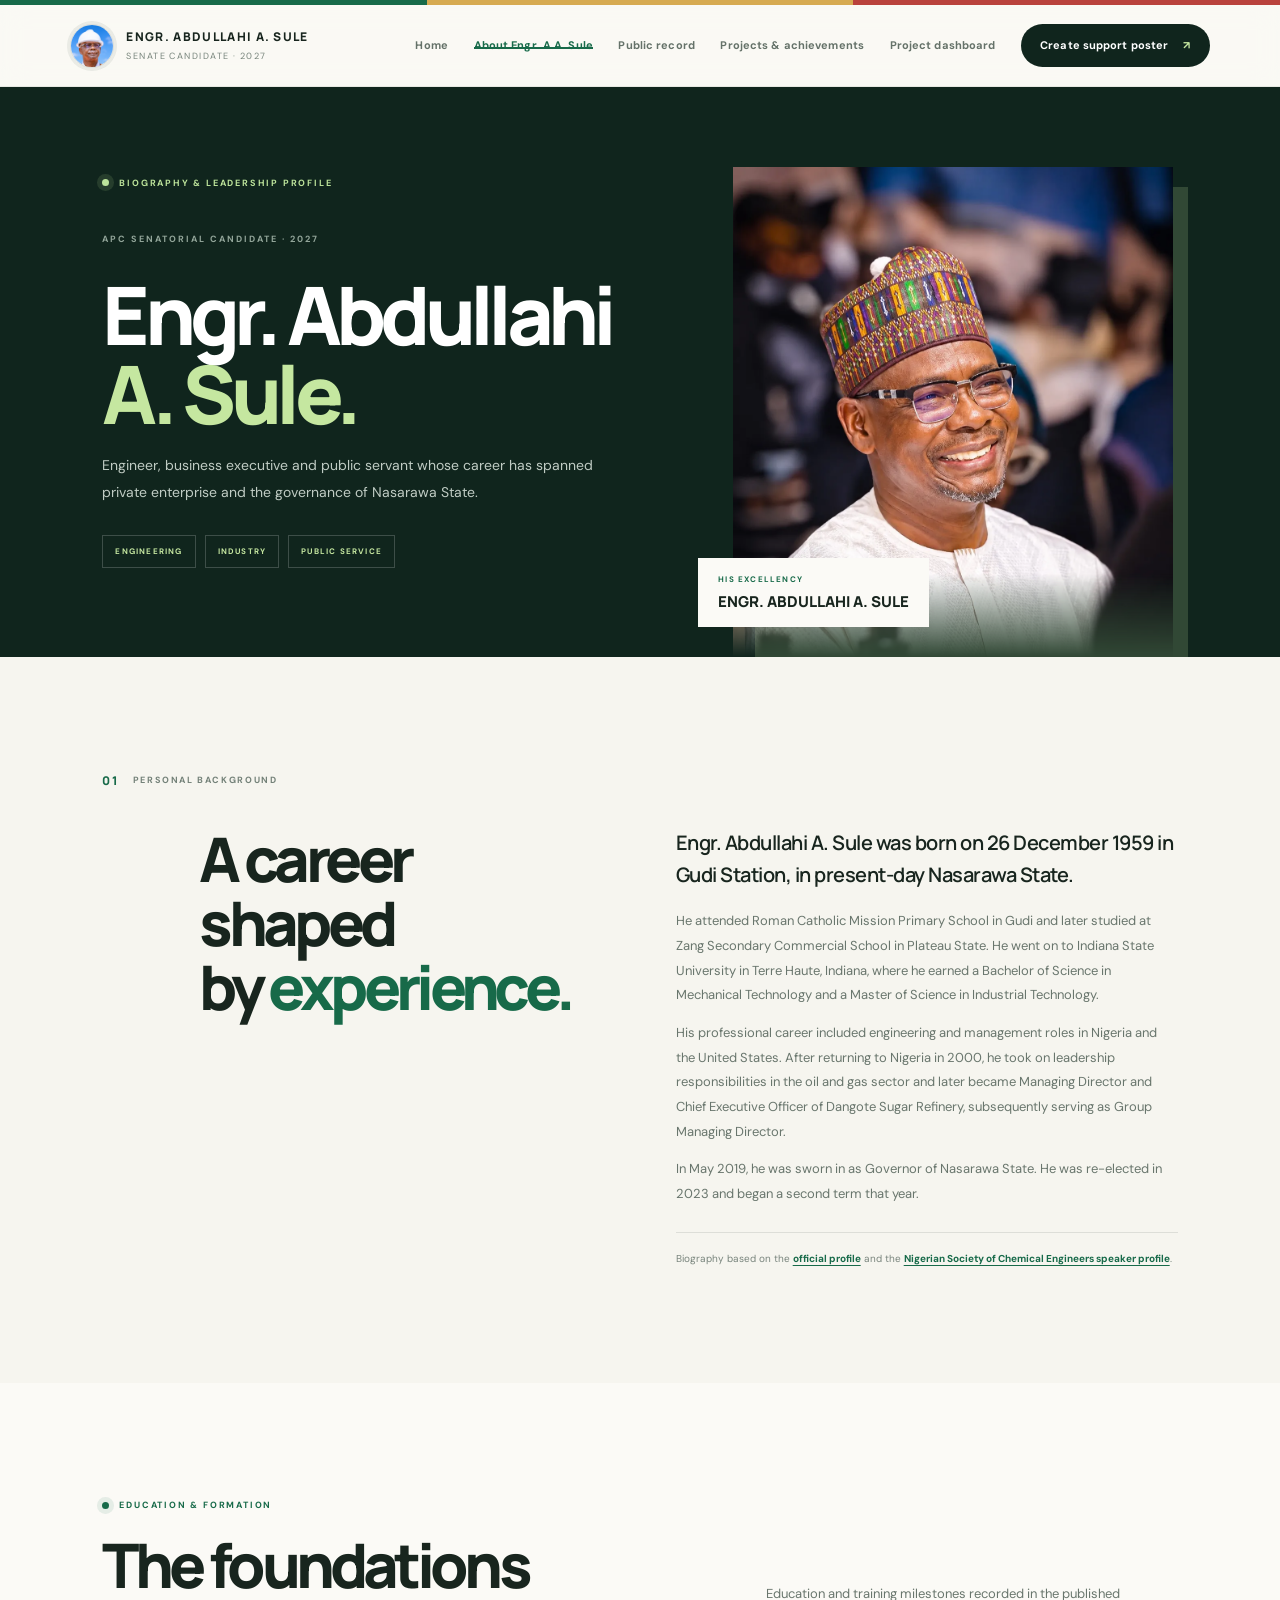
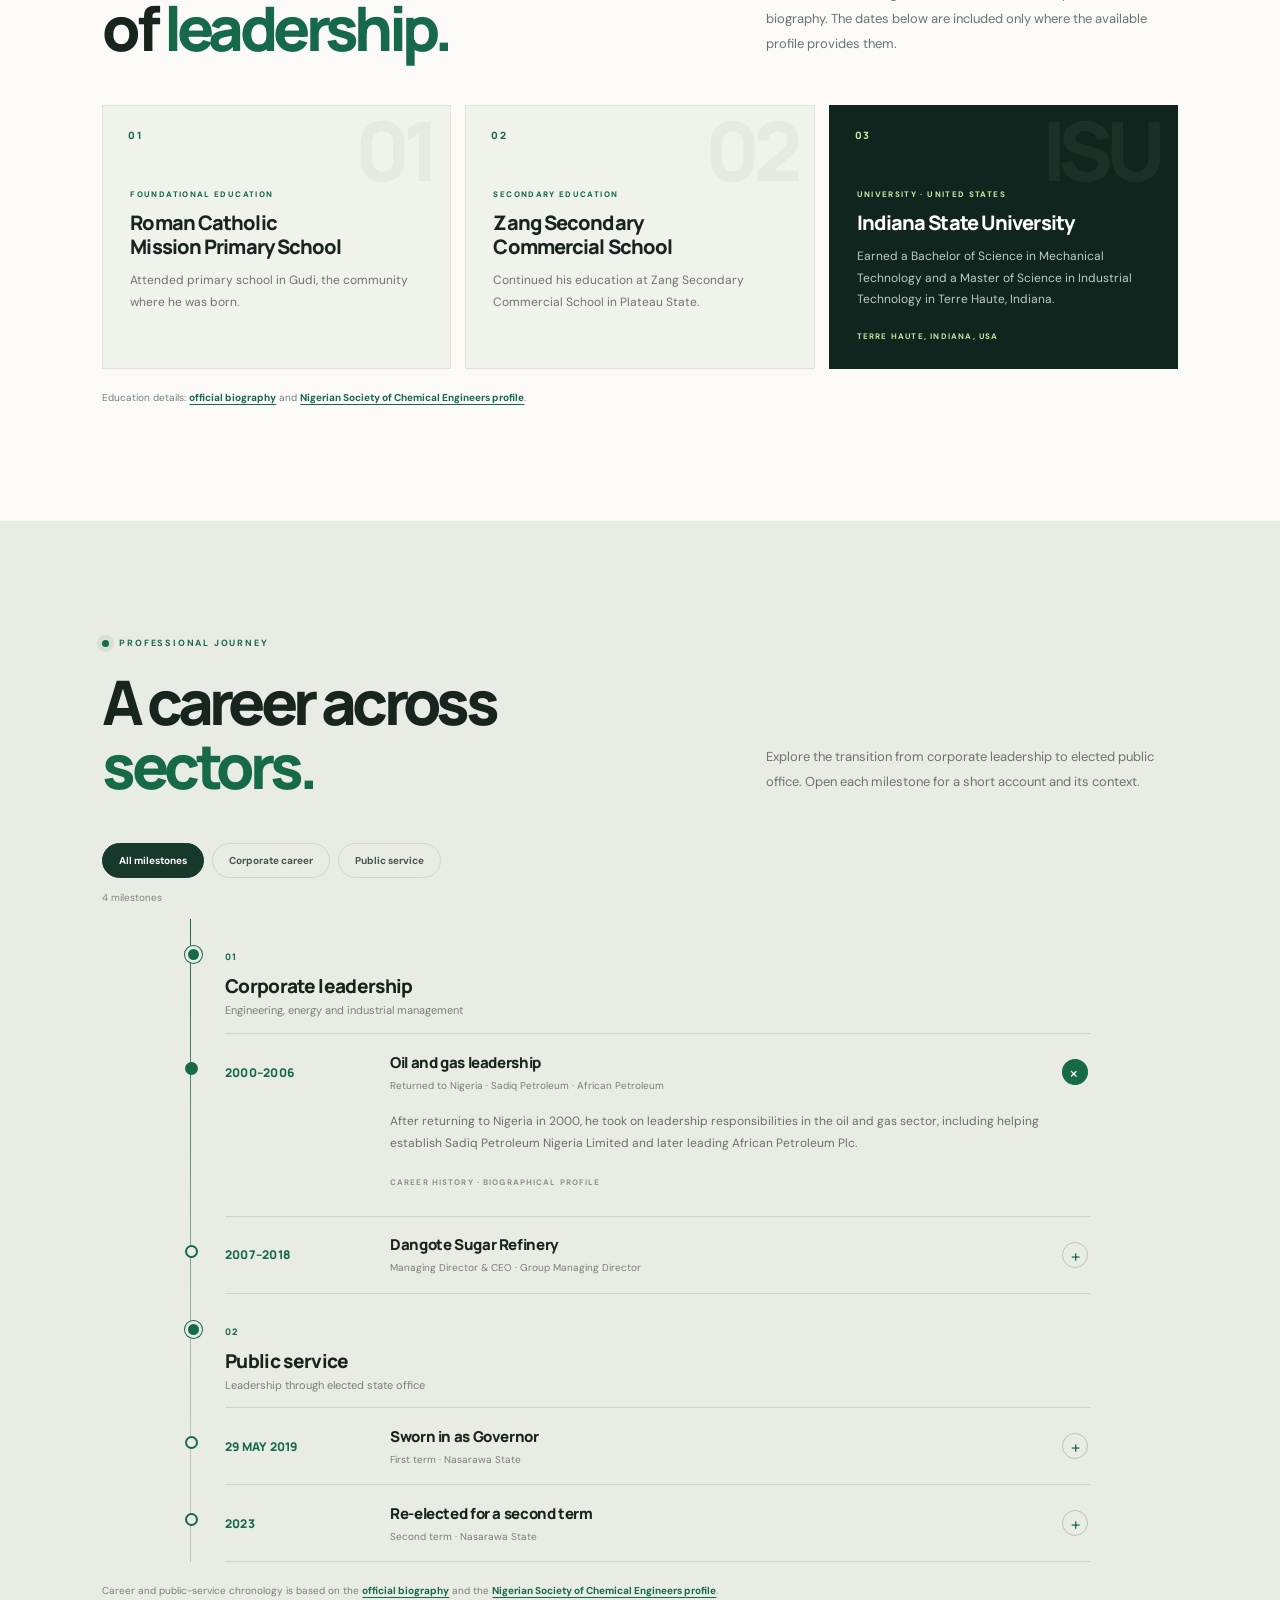
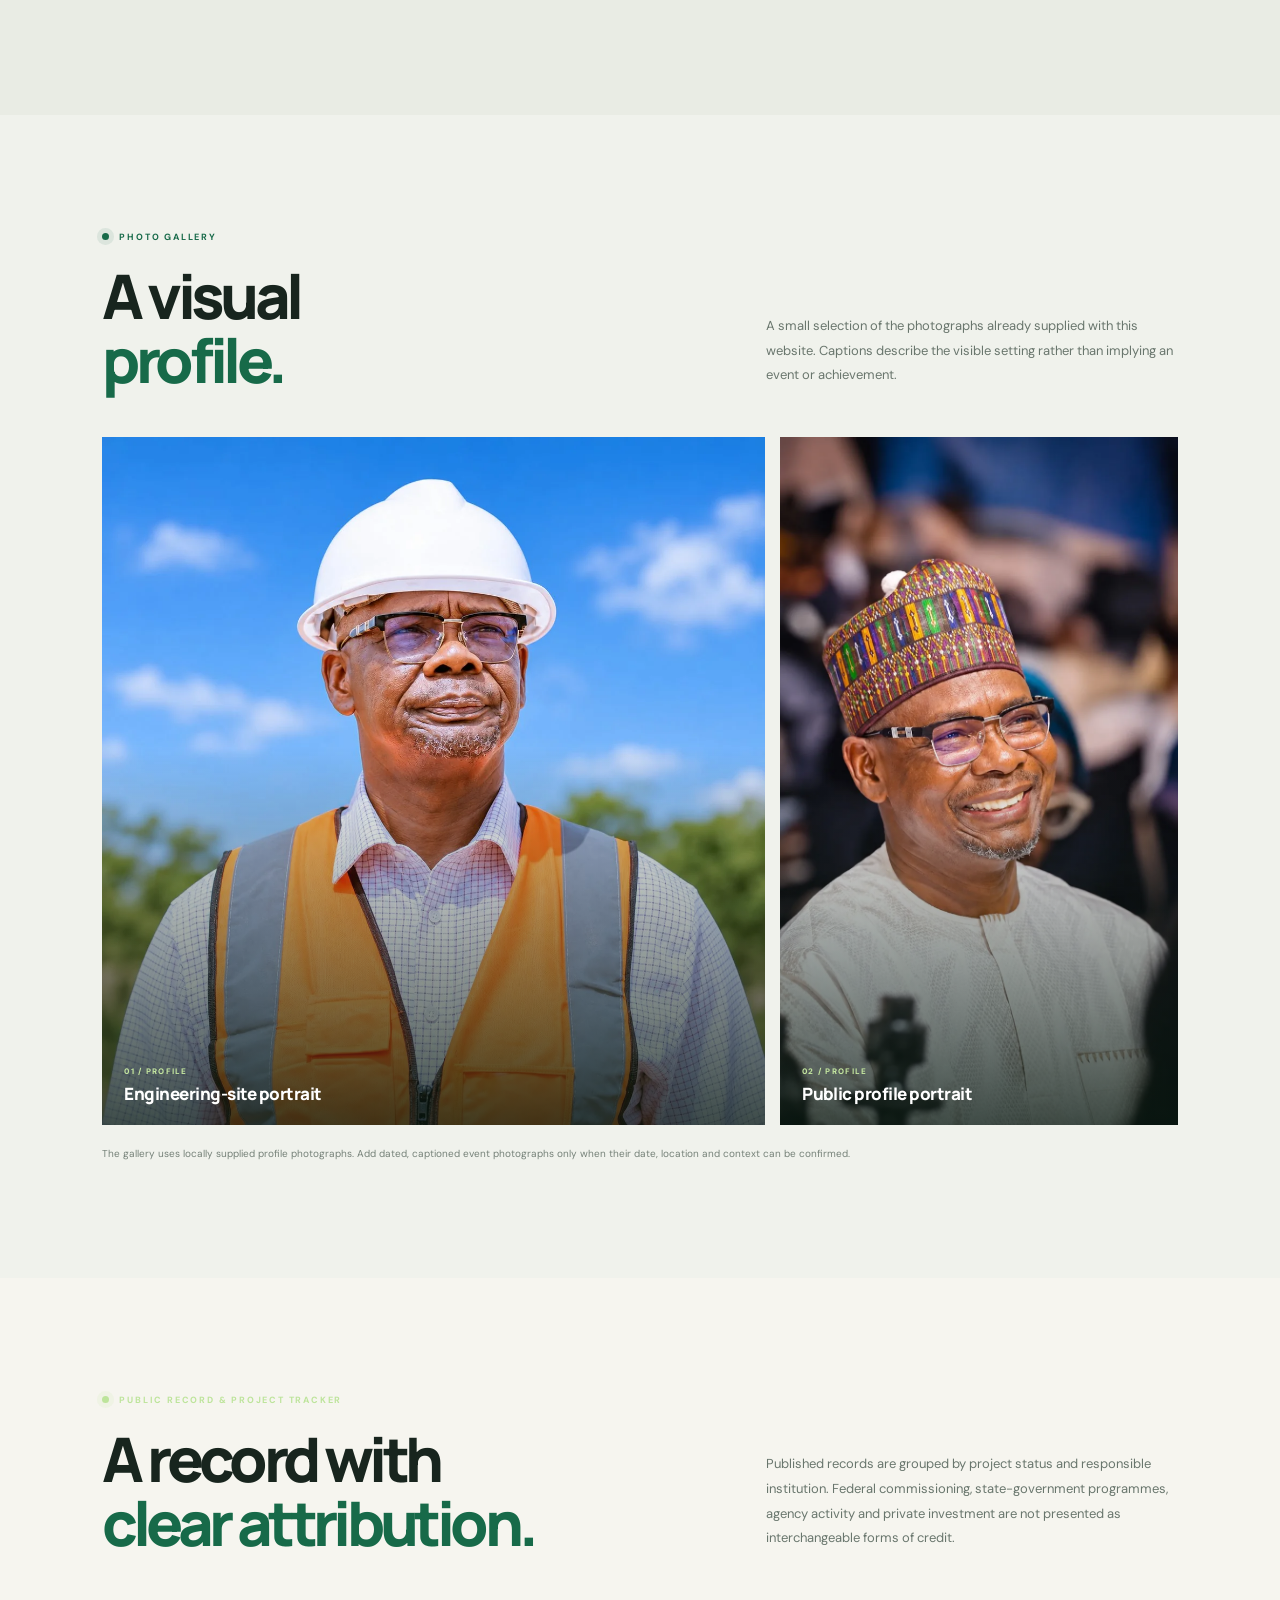
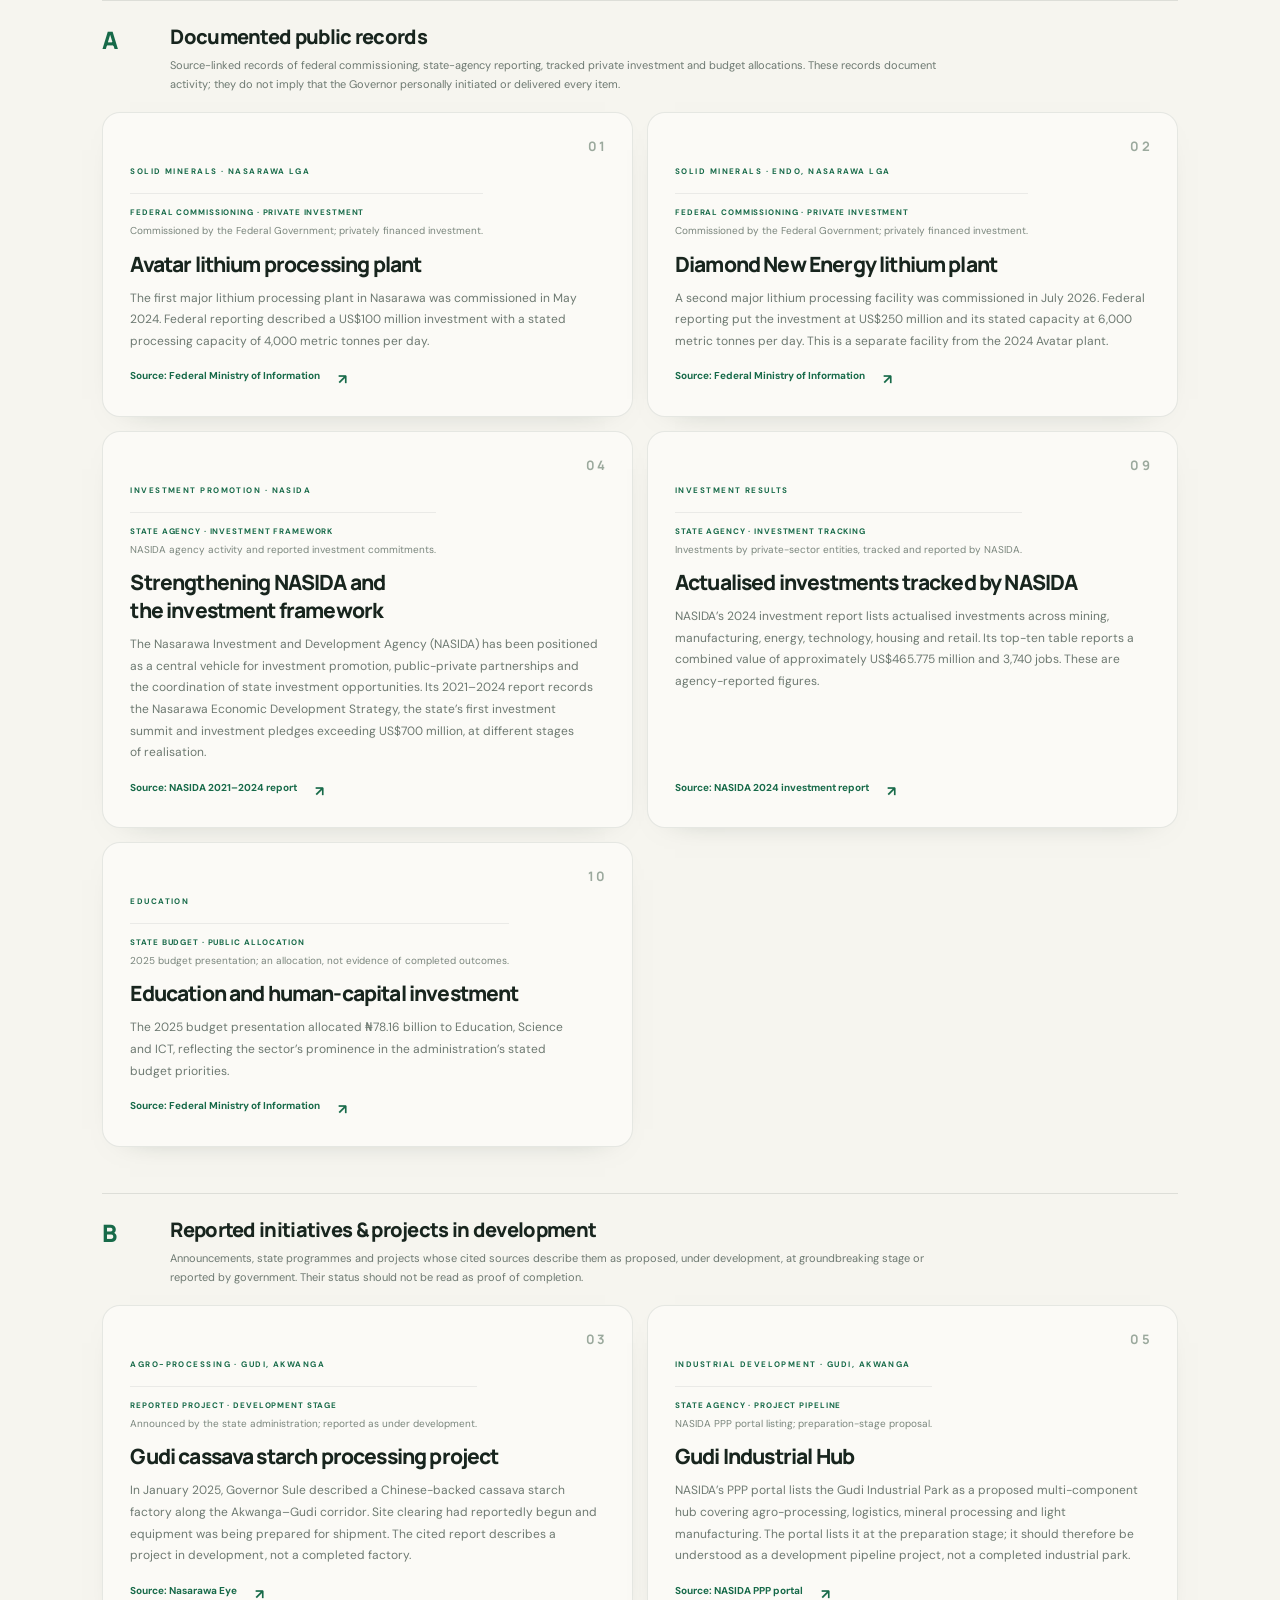
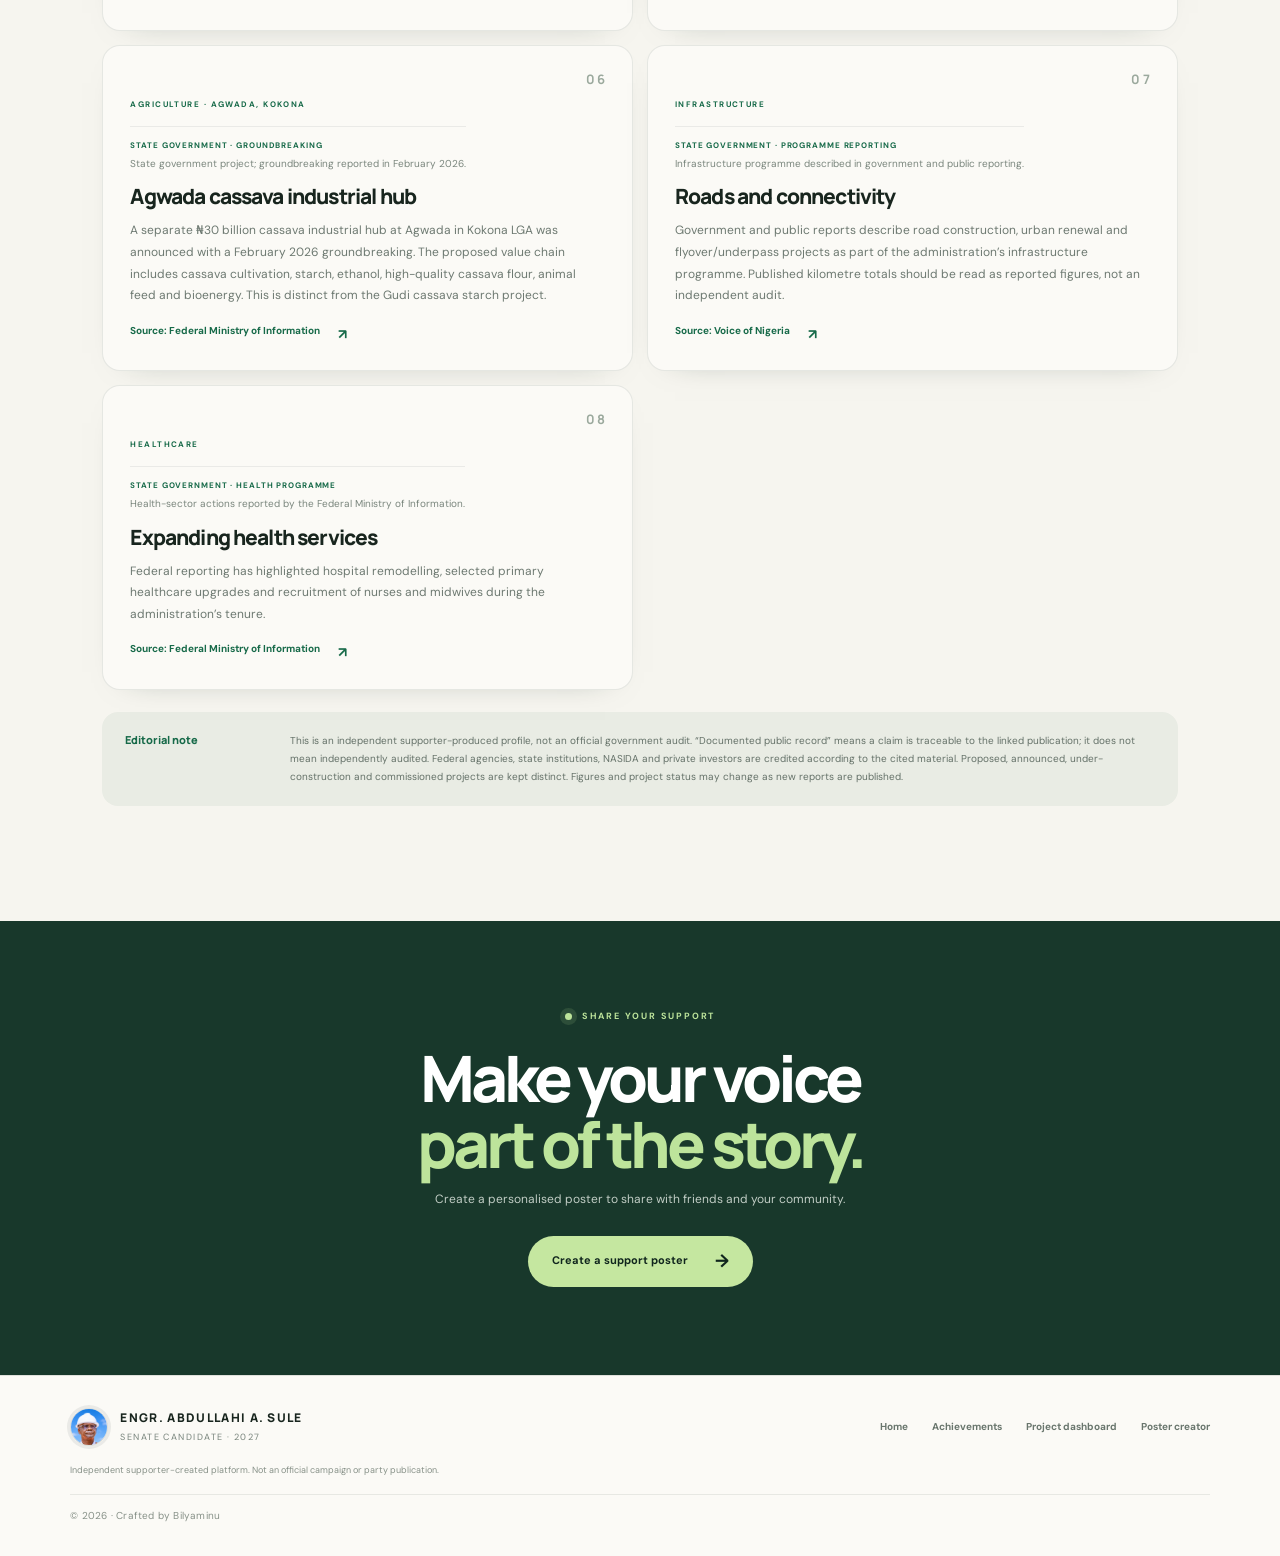
==== commit 0633f9d9: "Upgrade" ====
--- a/about.html
+++ b/about.html
@@ -1,10 +1,10 @@
 <!doctype html>
 <html lang="en"><head><meta charset="utf-8"><script>(function(){try{var nav=performance.getEntriesByType('navigation')[0];if(nav&&nav.type==='reload'){history.scrollRestoration='manual';window.addEventListener('pageshow',function(){requestAnimationFrame(function(){requestAnimationFrame(function(){window.scrollTo(0,0);});});},{once:true});}}catch(e){}})();</script><link rel="icon" type="image/png" sizes="64x64" href="favicon.png">
 <link rel="apple-touch-icon" href="candidate-logo.png">
-<meta name="viewport" content="width=device-width,initial-scale=1"><meta name="theme-color" content="#10251d"><meta name="description" content="Biography, career and public-service profile of Engr. Abdullahi A. Sule."><meta property="og:type" content="website"><meta property="og:title" content="About Engr. A.A. Sule | Leadership Profile"><meta property="og:description" content="Biography, career and public-service profile of Engr. Abdullahi A. Sule."><meta property="og:image" content="candidate.jpg"><meta name="twitter:card" content="summary_large_image"><title>About Engr. A.A. Sule | Leadership Profile</title><link rel="preconnect" href="https://fonts.googleapis.com"><link rel="preconnect" href="https://fonts.gstatic.com" crossorigin><link href="https://fonts.googleapis.com/css2?family=DM+Sans:wght@400;500;600;700&family=Manrope:wght@400;500;600;700;800&display=swap" rel="stylesheet"><link rel="stylesheet" href="css/site.css?v=20261122"><link rel="stylesheet" href="css/modern.css?v=20261122"><link rel="stylesheet" href="css/upgrade.css?v=20261122"><script defer src="js/site.js?v=20261122"></script><script defer src="js/about.js?v=20261122"></script></head>
-<body><a class="skip-link" href="#main">Skip to content</a><div class="topline"><i></i><i></i><i></i></div><header class="header"><a class="brand" href="index.html"><img class="brand-photo" src="candidate-logo.png" alt="Engr. Abdullahi A. Sule"><span><b>ENGR. ABDULLAHI A. SULE</b><small>NASARAWA NORTH · 2027</small></span></a><button class="menu-toggle" aria-label="Open navigation" aria-expanded="false" aria-controls="site-nav">☰</button><nav class="nav" id="site-nav" aria-label="Main"><a href="index.html">Home</a><a class="active" aria-current="page" href="about.html">About Engr. A.A. Sule</a><a href="index.html#record">Public record</a><a href="index.html#projects">Projects &amp; achievements</a><a href="project-dashboard.html">Project dashboard</a><a class="nav-button" href="generate.html">Create support poster <span>↗</span></a></nav></header>
+<meta name="viewport" content="width=device-width,initial-scale=1"><meta name="theme-color" content="#10251d"><meta name="description" content="Biography, career and public-service profile of Engr. Abdullahi A. Sule."><meta property="og:type" content="website"><meta property="og:title" content="About Engr. A.A. Sule | Leadership Profile"><meta property="og:description" content="Biography, career and public-service profile of Engr. Abdullahi A. Sule."><meta property="og:image" content="candidate.jpg"><meta name="twitter:card" content="summary_large_image"><title>About Engr. A.A. Sule | Leadership Profile</title><link rel="preconnect" href="https://fonts.googleapis.com"><link rel="preconnect" href="https://fonts.gstatic.com" crossorigin><link href="https://fonts.googleapis.com/css2?family=DM+Sans:wght@400;500;600;700&family=Manrope:wght@400;500;600;700;800&display=swap" rel="stylesheet"><link rel="stylesheet" href="css/site.css?v=20261123"><link rel="stylesheet" href="css/modern.css?v=20261123"><link rel="stylesheet" href="css/upgrade.css?v=20261123"><script defer src="js/site.js?v=20261123"></script><script defer src="js/about.js?v=20261123"></script></head>
+<body><a class="skip-link" href="#main">Skip to content</a><div class="topline"><i></i><i></i><i></i></div><header class="header"><a class="brand" href="index.html"><img class="brand-photo" src="candidate-logo.png" alt="Engr. Abdullahi A. Sule"><span><b>ENGR. ABDULLAHI A. SULE</b><small>SENATE CANDIDATE · 2027</small></span></a><button class="menu-toggle" aria-label="Open navigation" aria-expanded="false" aria-controls="site-nav">☰</button><nav class="nav" id="site-nav" aria-label="Main"><a href="index.html">Home</a><a class="active" aria-current="page" href="about.html">About Engr. A.A. Sule</a><a href="index.html#record">Public record</a><a href="index.html#projects">Projects &amp; achievements</a><a href="project-dashboard.html">Project dashboard</a><a class="nav-button" href="generate.html">Create support poster <span>↗</span></a></nav></header>
 <main id="main">
-<section class="about-hero"><div class="about-hero-copy"><div class="eyebrow"><span></span> BIOGRAPHY &amp; LEADERSHIP PROFILE</div><p class="overline">APC SENATORIAL CANDIDATE · NASARAWA NORTH 2027</p><h1>Engr. Abdullahi<br><em>A. Sule.</em></h1><p>Engineer, business executive and public servant whose career has spanned private enterprise and the governance of Nasarawa State.</p><div class="about-tags"><span>ENGINEERING</span><span>INDUSTRY</span><span>PUBLIC SERVICE</span></div></div><div class="about-photo"><picture><source srcset="candidate.webp" type="image/webp"><img src="candidate.jpg" alt="Engr. Abdullahi A. Sule in a white hard hat and orange safety vest" decoding="async"></picture><div class="photo-caption"><small>HIS EXCELLENCY</small><strong>ENGR. ABDULLAHI A. SULE</strong></div></div></section>
+<section class="about-hero"><div class="about-hero-copy"><div class="eyebrow"><span></span> BIOGRAPHY &amp; LEADERSHIP PROFILE</div><p class="overline">APC SENATORIAL CANDIDATE · 2027</p><h1>Engr. Abdullahi<br><em>A. Sule.</em></h1><p>Engineer, business executive and public servant whose career has spanned private enterprise and the governance of Nasarawa State.</p><div class="about-tags"><span>ENGINEERING</span><span>INDUSTRY</span><span>PUBLIC SERVICE</span></div></div><div class="about-photo"><picture><source srcset="candidate.webp" type="image/webp"><img src="candidate.jpg" alt="Engr. Abdullahi A. Sule in a white hard hat and orange safety vest" decoding="async"></picture><div class="photo-caption"><small>HIS EXCELLENCY</small><strong>ENGR. ABDULLAHI A. SULE</strong></div></div></section>
 <section class="bio-section section-pad"><div class="intro-label"><span class="section-index">01</span><span>PERSONAL BACKGROUND</span></div><div class="bio-layout"><h2>A career shaped<br>by <em>experience.</em></h2><div class="bio-copy"><p class="large-copy">Engr. Abdullahi A. Sule was born on 26 December 1959 in Gudi Station, in present-day Nasarawa State.</p><p>He attended Roman Catholic Mission Primary School in Gudi and later studied at Zang Secondary Commercial School in Plateau State. He went on to Indiana State University in Terre Haute, Indiana, where he earned a Bachelor of Science in Mechanical Technology and a Master of Science in Industrial Technology.</p><p>His professional career included engineering and management roles in Nigeria and the United States. After returning to Nigeria in 2000, he took on leadership responsibilities in the oil and gas sector and later became Managing Director and Chief Executive Officer of Dangote Sugar Refinery, subsequently serving as Group Managing Director.</p><p>In May 2019, he was sworn in as Governor of Nasarawa State. He was re-elected in 2023 and began a second term that year.</p><div class="source-inline">Biography based on the <a href="https://aasule.org/meet-aa-sule/" target="_blank" rel="noopener">official profile</a> and the <a href="https://www.nsche.org/conference/Speaker-detail?id=3" target="_blank" rel="noopener">Nigerian Society of Chemical Engineers speaker profile</a>.</div></div></div></section>
 <section class="education-section section-pad" id="education" aria-labelledby="education-title">
   <div class="section-head"><div><div class="eyebrow dark"><span></span> EDUCATION &amp; FORMATION</div><h2 id="education-title">The foundations<br>of <em>leadership.</em></h2></div><p>Education and training milestones recorded in the published biography. The dates below are included only where the available profile provides them.</p></div>
@@ -60,4 +60,4 @@
 </div>
 <div class="editorial-note"><strong>Editorial note</strong><p>This is an independent supporter-produced profile, not an official government audit. “Documented public record” means a claim is traceable to the linked publication; it does not mean independently audited. Federal agencies, state institutions, NASIDA and private investors are credited according to the cited material. Proposed, announced, under-construction and commissioned projects are kept distinct. Figures and project status may change as new reports are published.</p></div></section>
 <section class="about-cta"><div><div class="eyebrow"><span></span> SHARE YOUR SUPPORT</div><h2>Make your voice<br><em>part of the story.</em></h2><p>Create a personalised poster to share with friends and your community.</p><a class="btn btn-lime" href="generate.html">Create a support poster <b>→</b></a></div></section></main>
-<footer class="footer"><a class="brand footer-brand" href="index.html"><img class="brand-photo" src="candidate-logo.png" alt="Engr. Abdullahi A. Sule"><span><b>ENGR. ABDULLAHI A. SULE</b><small>NASARAWA NORTH · 2027</small></span></a><div class="footer-links"><a href="index.html">Home</a><a href="#achievements">Achievements</a><a href="project-dashboard.html">Project dashboard</a><a href="generate.html">Poster creator</a></div><p>Independent supporter-created platform. Not an official campaign or party publication.</p><small>© 2026 · Crafted by Bilyaminu</small></footer></body></html>+<footer class="footer"><a class="brand footer-brand" href="index.html"><img class="brand-photo" src="candidate-logo.png" alt="Engr. Abdullahi A. Sule"><span><b>ENGR. ABDULLAHI A. SULE</b><small>SENATE CANDIDATE · 2027</small></span></a><div class="footer-links"><a href="index.html">Home</a><a href="#achievements">Achievements</a><a href="project-dashboard.html">Project dashboard</a><a href="generate.html">Poster creator</a></div><p>Independent supporter-created platform. Not an official campaign or party publication.</p><small>© 2026 · Crafted by Bilyaminu</small></footer></body></html>
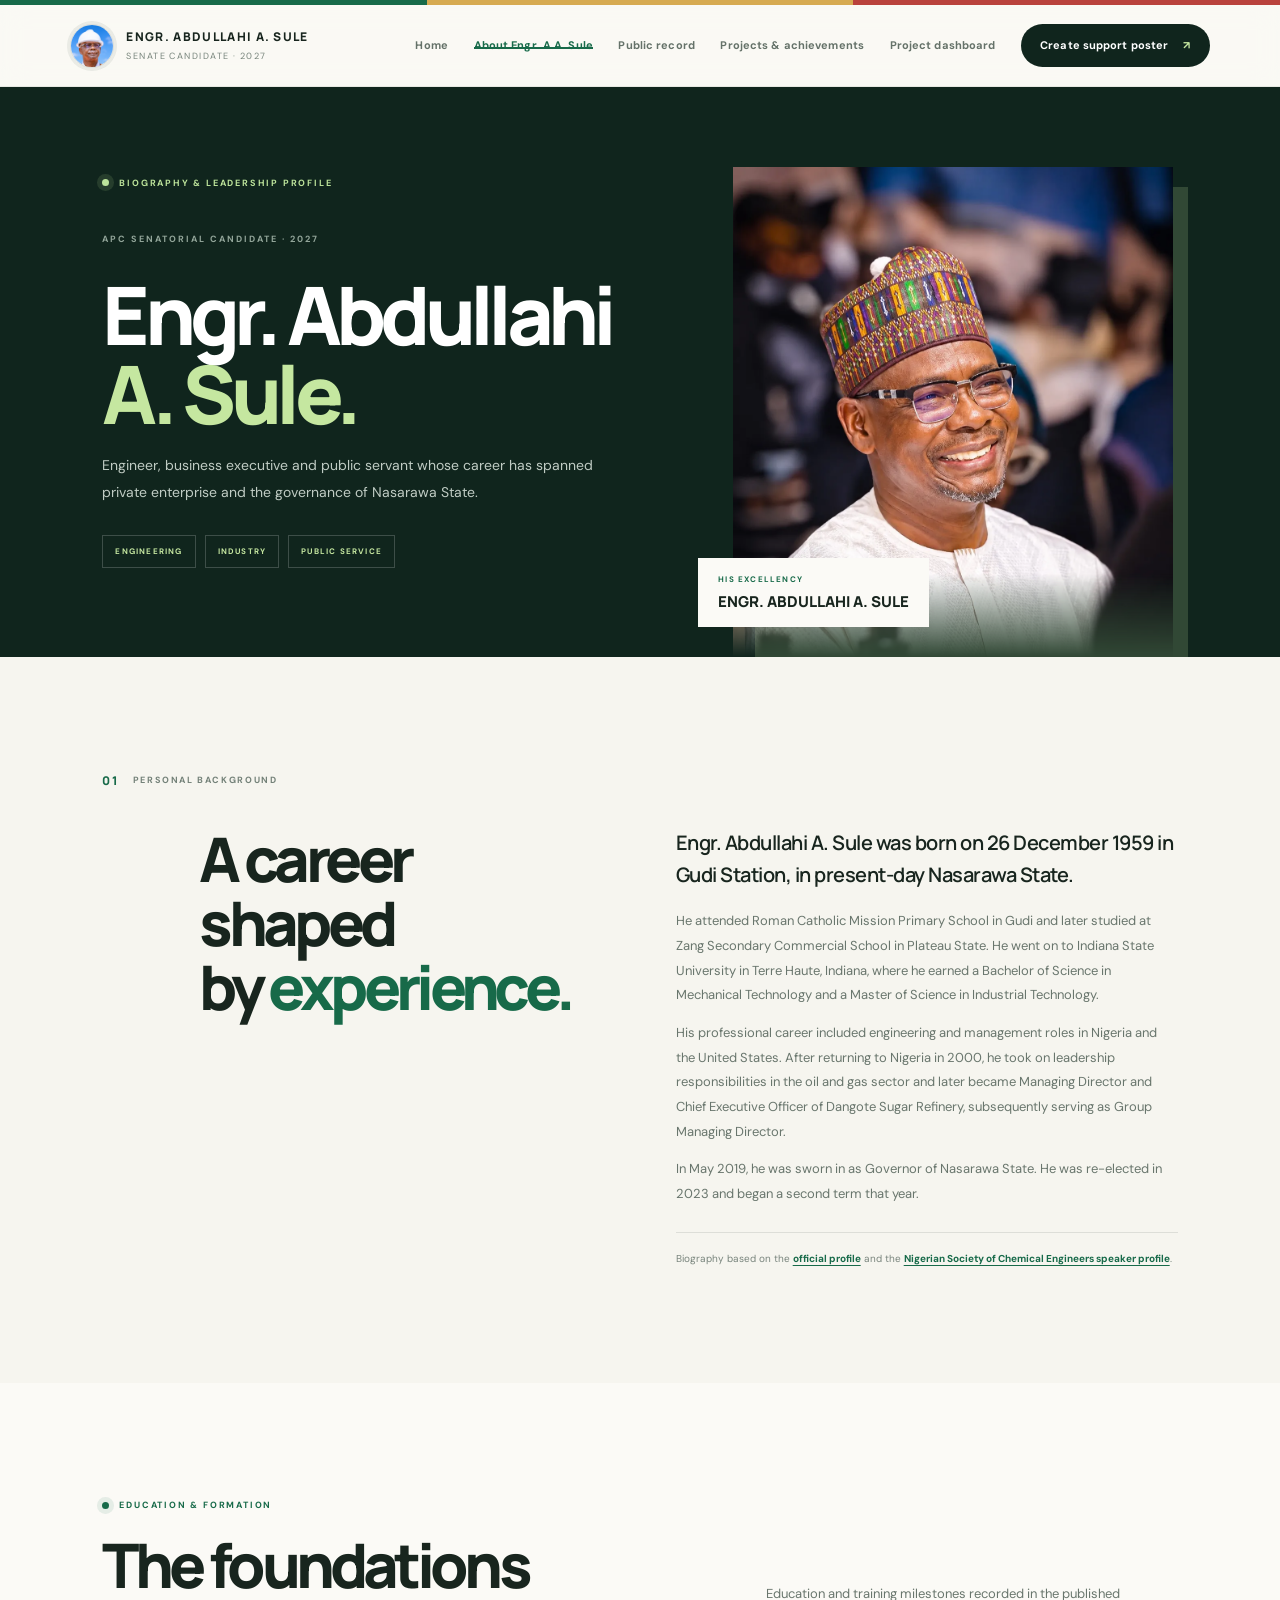
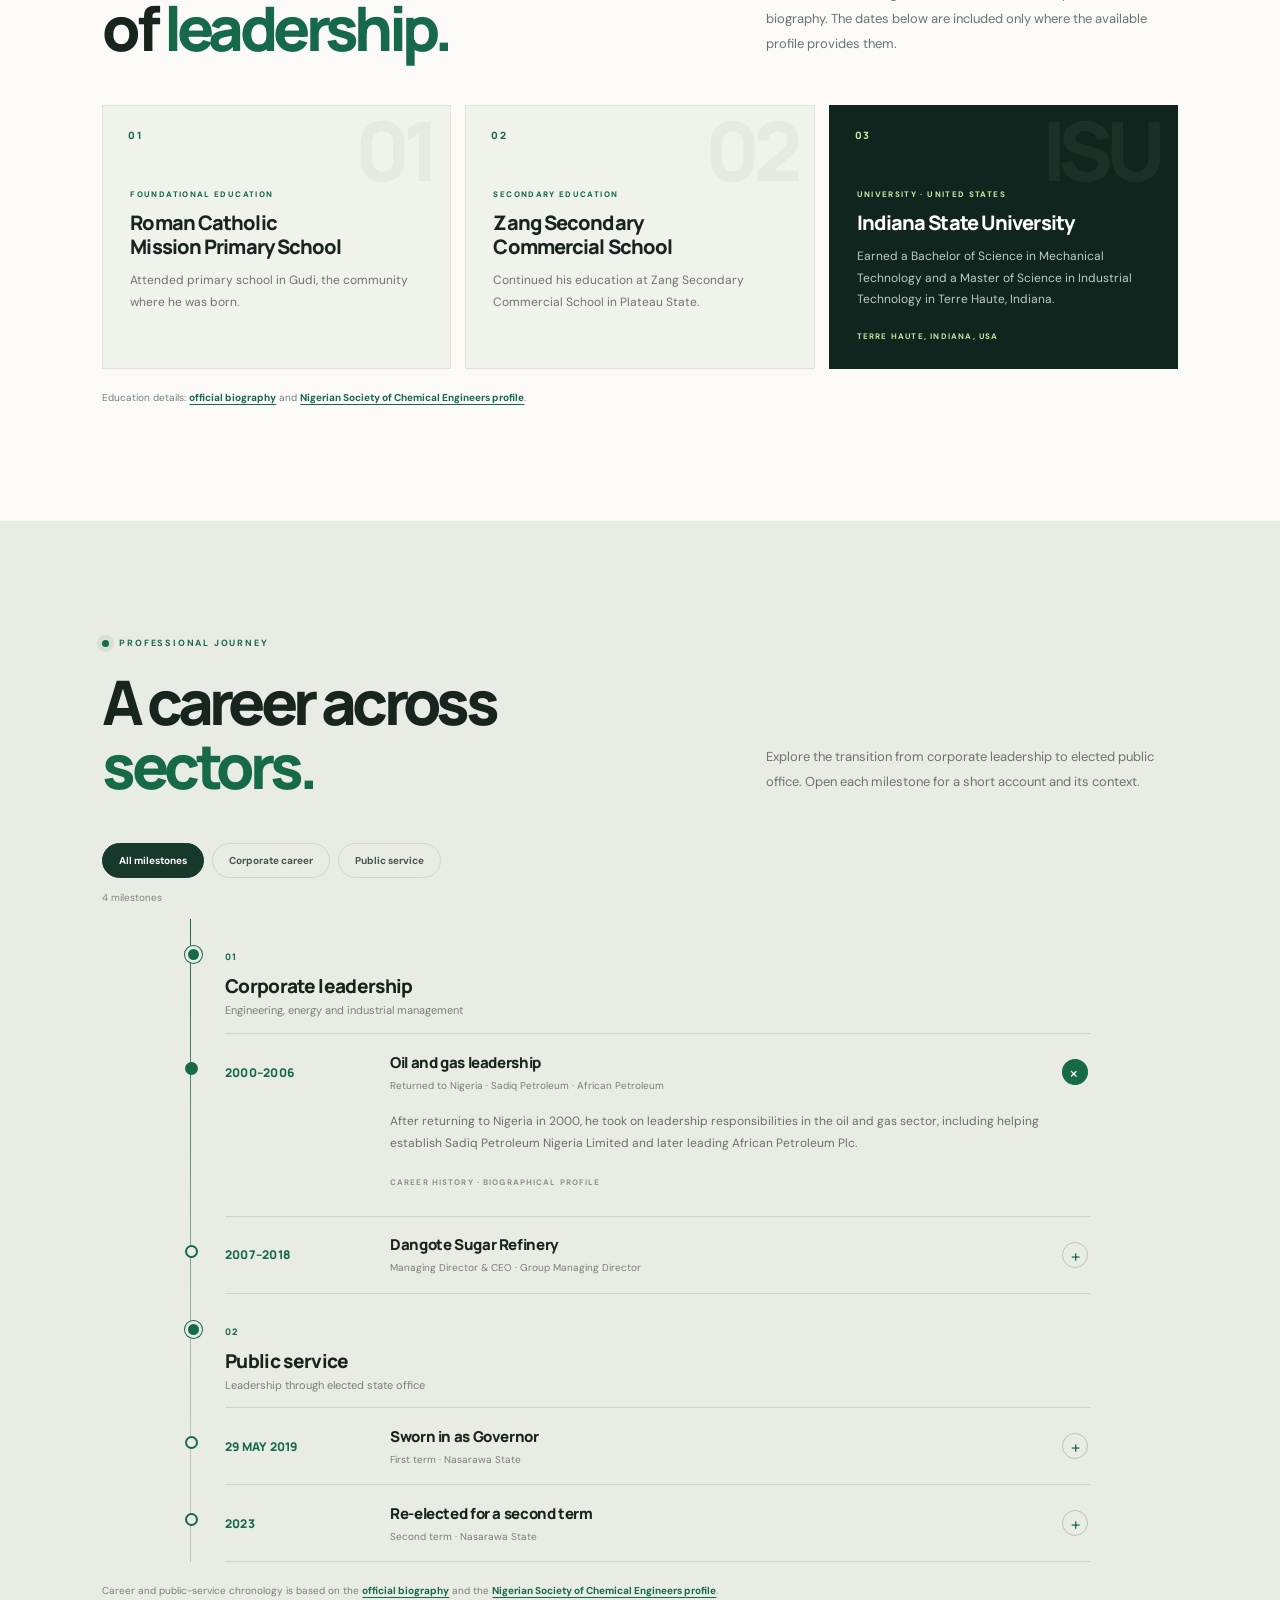
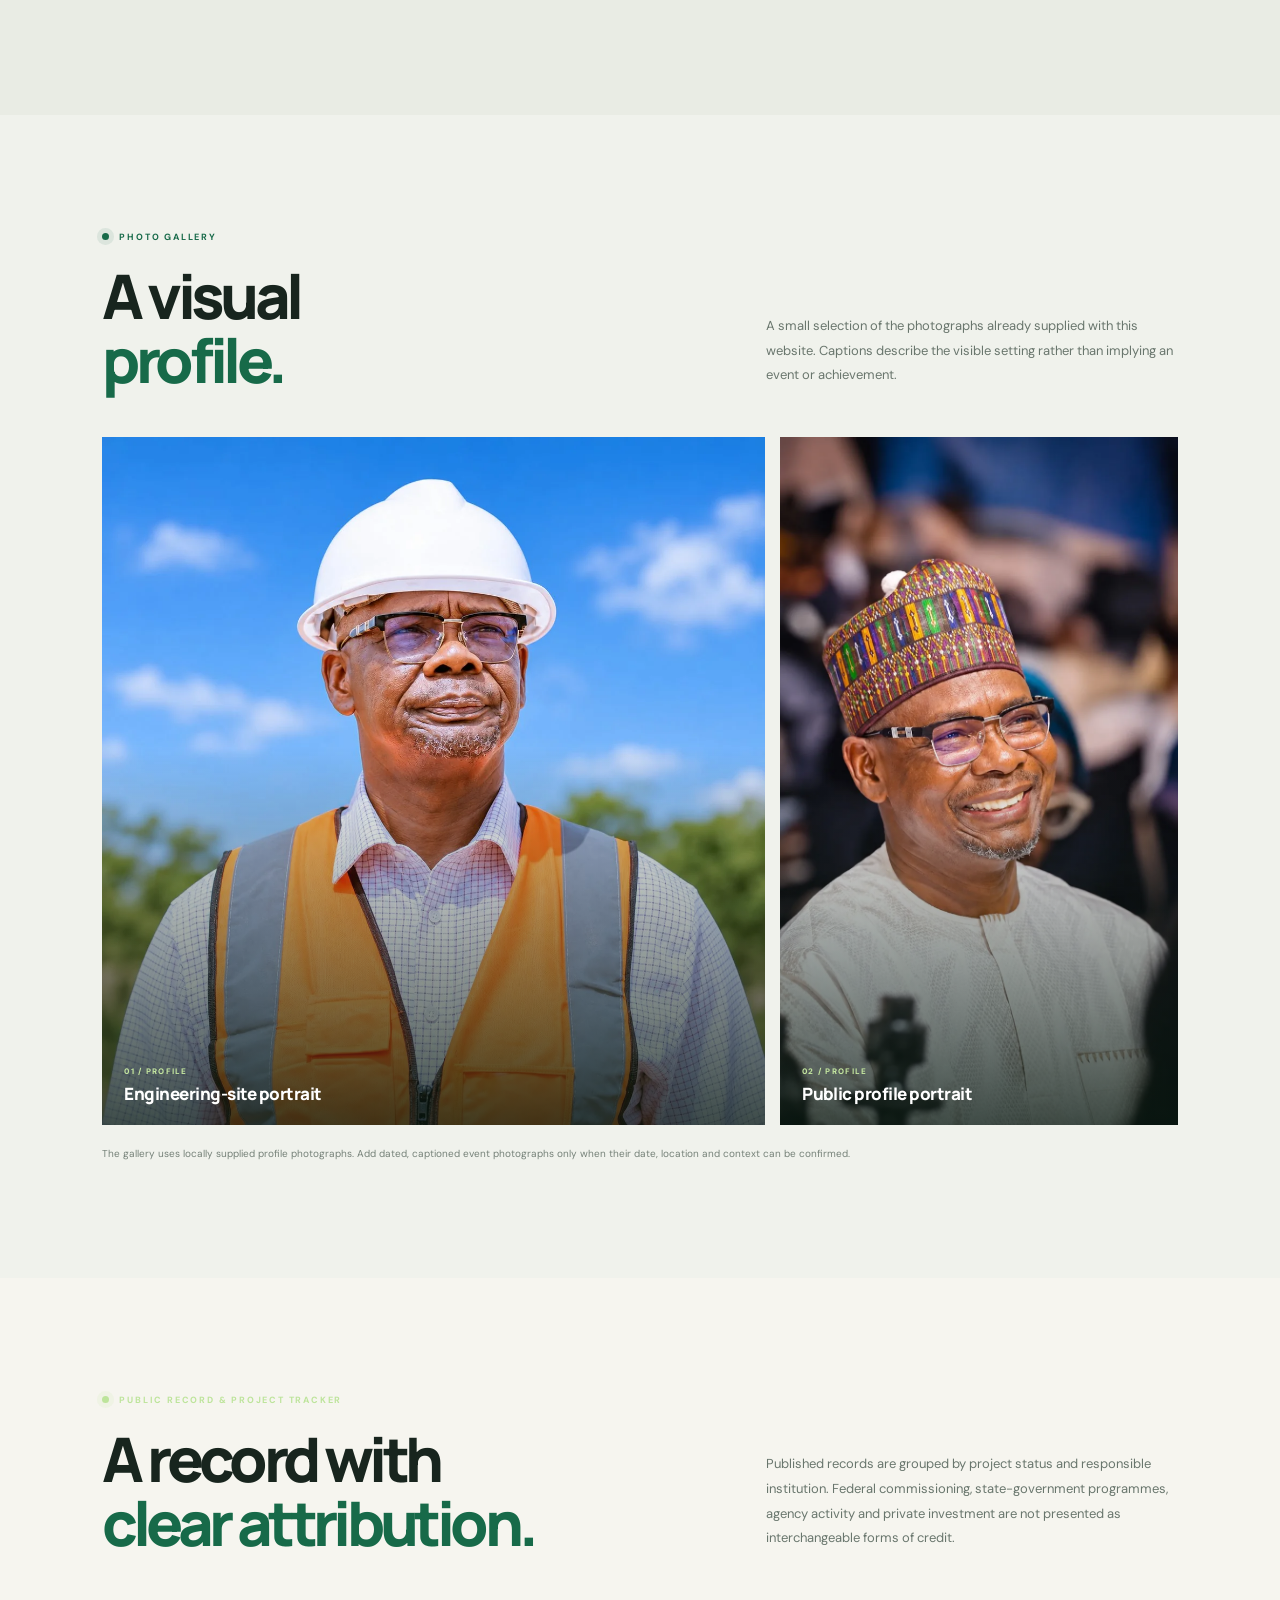
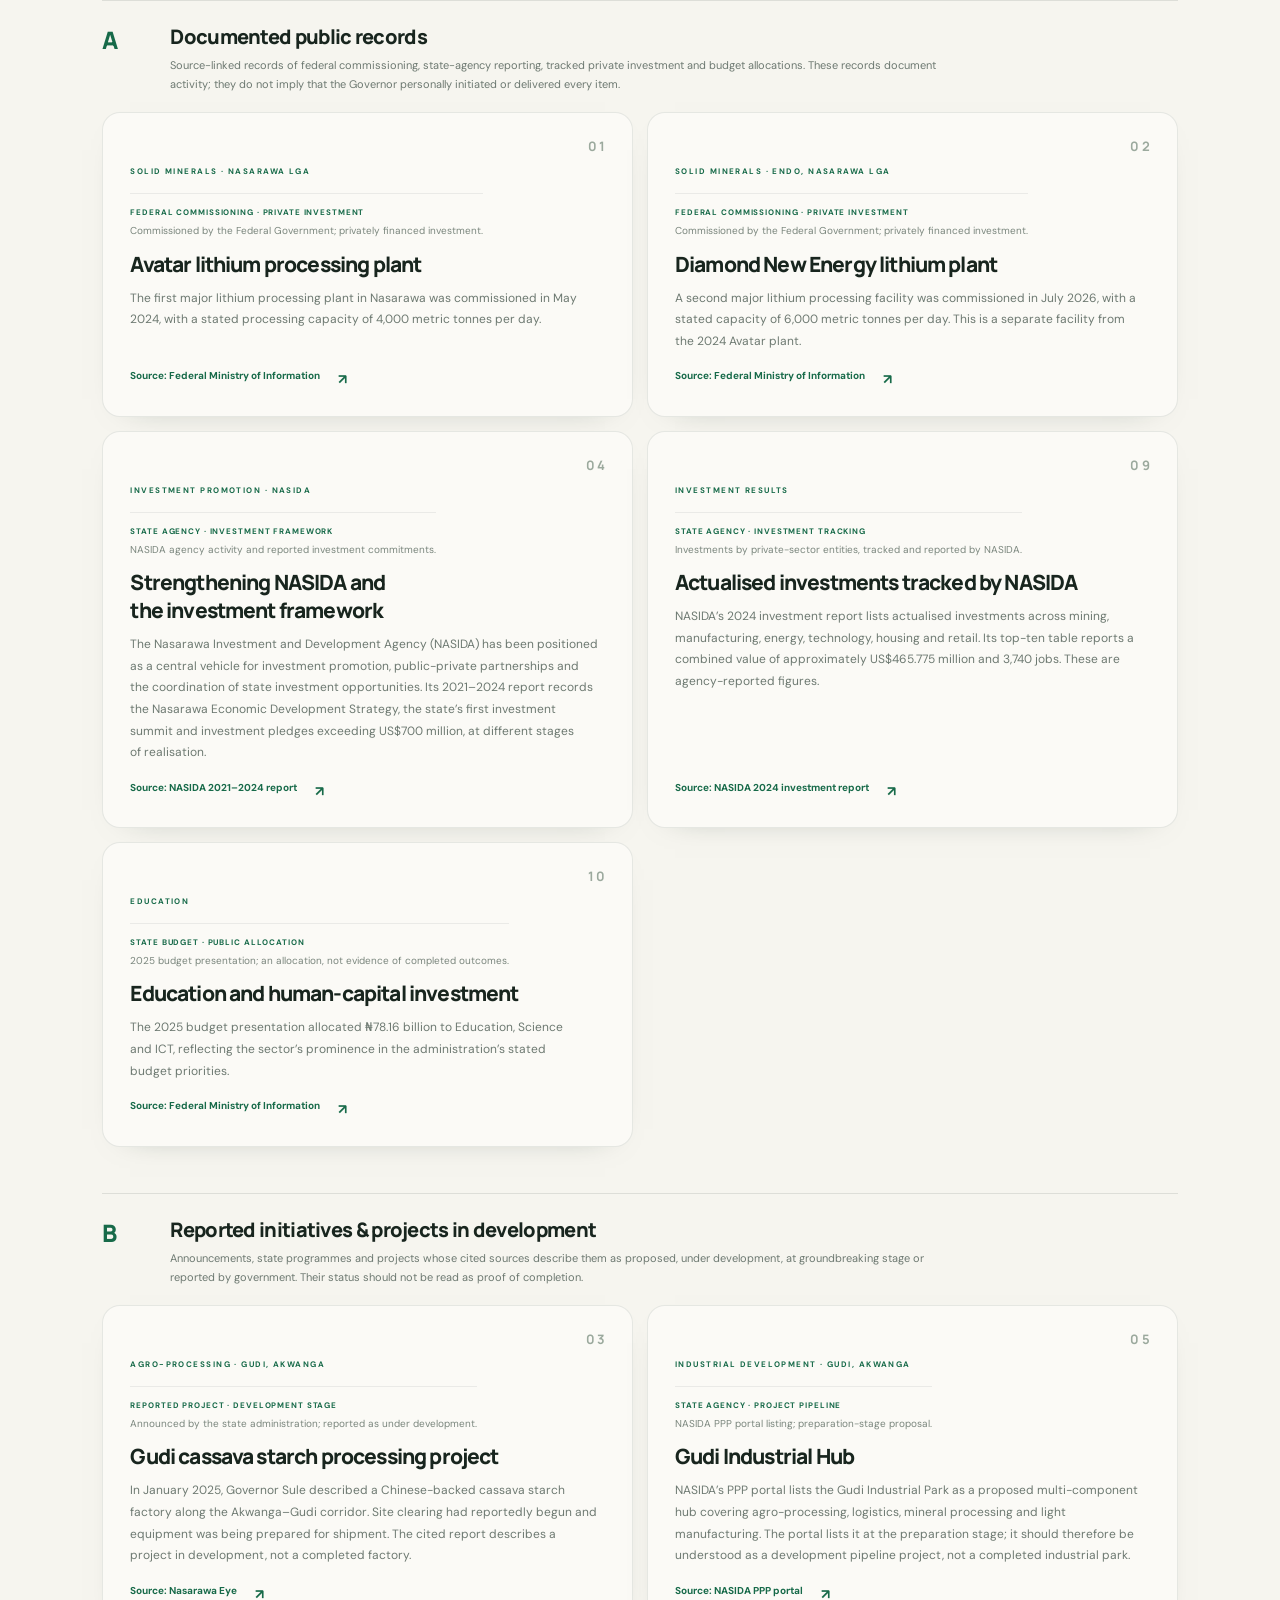
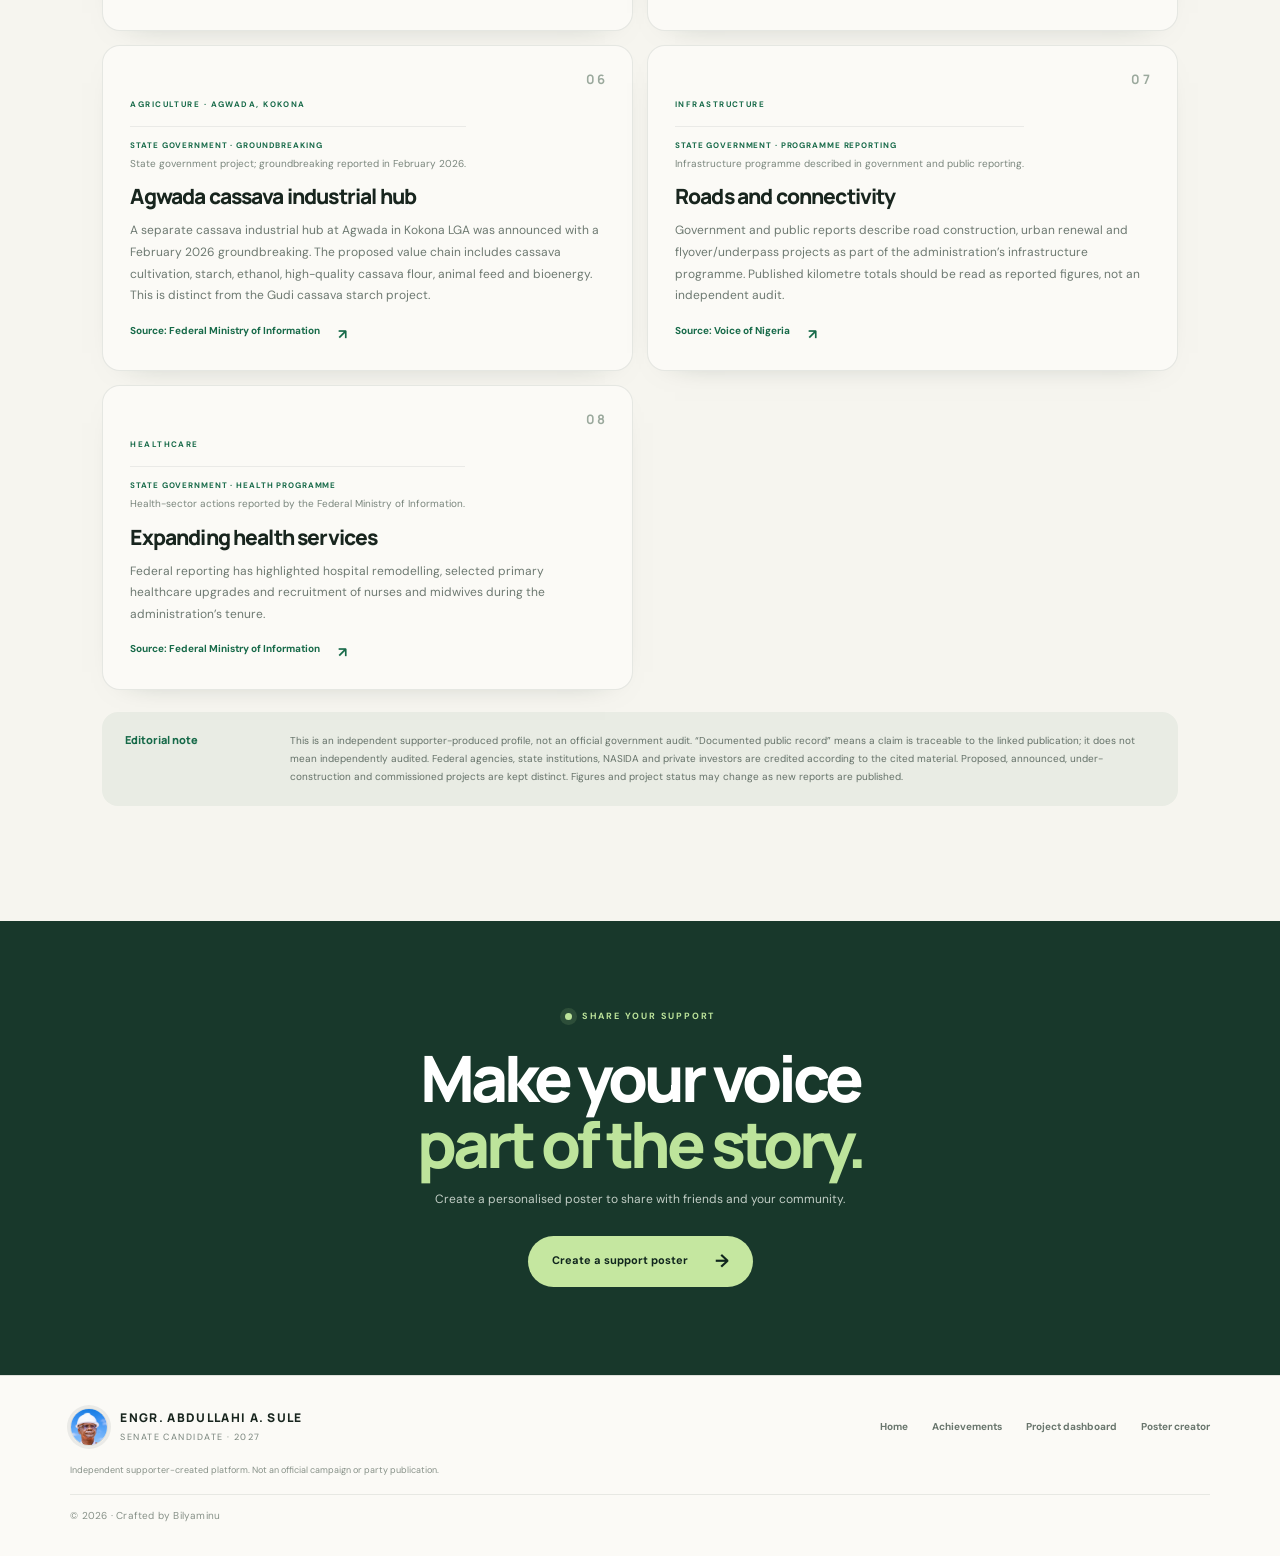
==== commit 1879dd43: "Upgrade" ====
--- a/about.html
+++ b/about.html
@@ -1,7 +1,7 @@
 <!doctype html>
 <html lang="en"><head><meta charset="utf-8"><script>(function(){try{var nav=performance.getEntriesByType('navigation')[0];if(nav&&nav.type==='reload'){history.scrollRestoration='manual';window.addEventListener('pageshow',function(){requestAnimationFrame(function(){requestAnimationFrame(function(){window.scrollTo(0,0);});});},{once:true});}}catch(e){}})();</script><link rel="icon" type="image/png" sizes="64x64" href="favicon.png">
 <link rel="apple-touch-icon" href="candidate-logo.png">
-<meta name="viewport" content="width=device-width,initial-scale=1"><meta name="theme-color" content="#10251d"><meta name="description" content="Biography, career and public-service profile of Engr. Abdullahi A. Sule."><meta property="og:type" content="website"><meta property="og:title" content="About Engr. A.A. Sule | Leadership Profile"><meta property="og:description" content="Biography, career and public-service profile of Engr. Abdullahi A. Sule."><meta property="og:image" content="candidate.jpg"><meta name="twitter:card" content="summary_large_image"><title>About Engr. A.A. Sule | Leadership Profile</title><link rel="preconnect" href="https://fonts.googleapis.com"><link rel="preconnect" href="https://fonts.gstatic.com" crossorigin><link href="https://fonts.googleapis.com/css2?family=DM+Sans:wght@400;500;600;700&family=Manrope:wght@400;500;600;700;800&display=swap" rel="stylesheet"><link rel="stylesheet" href="css/site.css?v=20261123"><link rel="stylesheet" href="css/modern.css?v=20261123"><link rel="stylesheet" href="css/upgrade.css?v=20261123"><script defer src="js/site.js?v=20261123"></script><script defer src="js/about.js?v=20261123"></script></head>
+<meta name="viewport" content="width=device-width,initial-scale=1"><meta name="theme-color" content="#10251d"><meta name="description" content="Biography, career and public-service profile of Engr. Abdullahi A. Sule."><link rel="canonical" href="__SITE_URL__/about"/><meta property="og:type" content="website"/><meta property="og:site_name" content="Engr. A.A. Sule 2027"/><meta property="og:locale" content="en_NG"/><meta property="og:title" content="About Engr. A.A. Sule | Leadership Profile"/><meta property="og:description" content="Biography, career and public-service profile of Engr. Abdullahi A. Sule."/><meta property="og:url" content="__SITE_URL__/about"/><meta property="og:image" content="__SITE_URL__/og-image.jpg"/><meta property="og:image:type" content="image/jpeg"/><meta property="og:image:width" content="1200"/><meta property="og:image:height" content="630"/><meta property="og:image:alt" content="Engr. Abdullahi A. Sule, APC candidate, Senate 2027 – public service, on the record"/><meta name="twitter:card" content="summary_large_image"/><meta name="twitter:title" content="About Engr. A.A. Sule | Leadership Profile"/><meta name="twitter:description" content="Biography, career and public-service profile of Engr. Abdullahi A. Sule."/><meta name="twitter:image" content="__SITE_URL__/og-image.jpg"/><title>About Engr. A.A. Sule | Leadership Profile</title><link rel="preconnect" href="https://fonts.googleapis.com"><link rel="preconnect" href="https://fonts.gstatic.com" crossorigin><link href="https://fonts.googleapis.com/css2?family=DM+Sans:wght@400;500;600;700&family=Manrope:wght@400;500;600;700;800&display=swap" rel="stylesheet"><link href="css/main.css?v=20261126" rel="stylesheet"/><script defer src="js/site.js?v=20261125"></script><script defer src="js/about.js?v=20261125"></script></head>
 <body><a class="skip-link" href="#main">Skip to content</a><div class="topline"><i></i><i></i><i></i></div><header class="header"><a class="brand" href="index.html"><img class="brand-photo" src="candidate-logo.png" alt="Engr. Abdullahi A. Sule"><span><b>ENGR. ABDULLAHI A. SULE</b><small>SENATE CANDIDATE · 2027</small></span></a><button class="menu-toggle" aria-label="Open navigation" aria-expanded="false" aria-controls="site-nav">☰</button><nav class="nav" id="site-nav" aria-label="Main"><a href="index.html">Home</a><a class="active" aria-current="page" href="about.html">About Engr. A.A. Sule</a><a href="index.html#record">Public record</a><a href="index.html#projects">Projects &amp; achievements</a><a href="project-dashboard.html">Project dashboard</a><a class="nav-button" href="generate.html">Create support poster <span>↗</span></a></nav></header>
 <main id="main">
 <section class="about-hero"><div class="about-hero-copy"><div class="eyebrow"><span></span> BIOGRAPHY &amp; LEADERSHIP PROFILE</div><p class="overline">APC SENATORIAL CANDIDATE · 2027</p><h1>Engr. Abdullahi<br><em>A. Sule.</em></h1><p>Engineer, business executive and public servant whose career has spanned private enterprise and the governance of Nasarawa State.</p><div class="about-tags"><span>ENGINEERING</span><span>INDUSTRY</span><span>PUBLIC SERVICE</span></div></div><div class="about-photo"><picture><source srcset="candidate.webp" type="image/webp"><img src="candidate.jpg" alt="Engr. Abdullahi A. Sule in a white hard hat and orange safety vest" decoding="async"></picture><div class="photo-caption"><small>HIS EXCELLENCY</small><strong>ENGR. ABDULLAHI A. SULE</strong></div></div></section>
@@ -44,8 +44,8 @@
 <section class="achievements-section section-pad" id="achievements"><div class="section-head"><div><div class="eyebrow"><span></span> PUBLIC RECORD &amp; PROJECT TRACKER</div><h2>A record with<br><em>clear attribution.</em></h2></div><p>Published records are grouped by project status and responsible institution. Federal commissioning, state-government programmes, agency activity and private investment are not presented as interchangeable forms of credit.</p></div>
 <div class="achievement-group-heading"><span class="group-index">A</span><div><h3>Documented public records</h3><p>Source-linked records of federal commissioning, state-agency reporting, tracked private investment and budget allocations. These records document activity; they do not imply that the Governor personally initiated or delivered every item.</p></div></div>
 <div class="achievement-grid documented-grid">
-<article class="achievement-card"><span class="achievement-index">01</span><div class="achievement-category">SOLID MINERALS · NASARAWA LGA</div><div class="achievement-attribution"><strong>FEDERAL COMMISSIONING · PRIVATE INVESTMENT</strong><span>Commissioned by the Federal Government; privately financed investment.</span></div><h3>Avatar lithium processing plant</h3><p>The first major lithium processing plant in Nasarawa was commissioned in May 2024. Federal reporting described a US$100 million investment with a stated processing capacity of 4,000 metric tonnes per day.</p><a href="https://fmino.gov.ng/president-bola-tinubu-commissioned-first-largest-lithium-processing-plant-in-nasarawa/" target="_blank" rel="noopener">Source: Federal Ministry of Information <b>↗</b></a></article>
-<article class="achievement-card"><span class="achievement-index">02</span><div class="achievement-category">SOLID MINERALS · ENDO, NASARAWA LGA</div><div class="achievement-attribution"><strong>FEDERAL COMMISSIONING · PRIVATE INVESTMENT</strong><span>Commissioned by the Federal Government; privately financed investment.</span></div><h3>Diamond New Energy lithium plant</h3><p>A second major lithium processing facility was commissioned in July 2026. Federal reporting put the investment at US$250 million and its stated capacity at 6,000 metric tonnes per day. This is a separate facility from the 2024 Avatar plant.</p><a href="https://fmino.gov.ng/president-tinubu-commissions-6-000-metric-tons-per-day-lithium-processing-plant-in-nasarawa-state/" target="_blank" rel="noopener">Source: Federal Ministry of Information <b>↗</b></a></article>
+<article class="achievement-card"><span class="achievement-index">01</span><div class="achievement-category">SOLID MINERALS · NASARAWA LGA</div><div class="achievement-attribution"><strong>FEDERAL COMMISSIONING · PRIVATE INVESTMENT</strong><span>Commissioned by the Federal Government; privately financed investment.</span></div><h3>Avatar lithium processing plant</h3><p>The first major lithium processing plant in Nasarawa was commissioned in May 2024, with a stated processing capacity of 4,000 metric tonnes per day.</p><a href="https://fmino.gov.ng/president-bola-tinubu-commissioned-first-largest-lithium-processing-plant-in-nasarawa/" target="_blank" rel="noopener">Source: Federal Ministry of Information <b>↗</b></a></article>
+<article class="achievement-card"><span class="achievement-index">02</span><div class="achievement-category">SOLID MINERALS · ENDO, NASARAWA LGA</div><div class="achievement-attribution"><strong>FEDERAL COMMISSIONING · PRIVATE INVESTMENT</strong><span>Commissioned by the Federal Government; privately financed investment.</span></div><h3>Diamond New Energy lithium plant</h3><p>A second major lithium processing facility was commissioned in July 2026, with a stated capacity of 6,000 metric tonnes per day. This is a separate facility from the 2024 Avatar plant.</p><a href="https://fmino.gov.ng/president-tinubu-commissions-6-000-metric-tons-per-day-lithium-processing-plant-in-nasarawa-state/" target="_blank" rel="noopener">Source: Federal Ministry of Information <b>↗</b></a></article>
 <article class="achievement-card"><span class="achievement-index">04</span><div class="achievement-category">INVESTMENT PROMOTION · NASIDA</div><div class="achievement-attribution"><strong>STATE AGENCY · INVESTMENT FRAMEWORK</strong><span>NASIDA agency activity and reported investment commitments.</span></div><h3>Strengthening NASIDA and the investment framework</h3><p>The Nasarawa Investment and Development Agency (NASIDA) has been positioned as a central vehicle for investment promotion, public-private partnerships and the coordination of state investment opportunities. Its 2021–2024 report records the Nasarawa Economic Development Strategy, the state’s first investment summit and investment pledges exceeding US$700 million, at different stages of realisation.</p><a href="https://api.nasida.na.gov.ng/services/NASIDA/08-01-2025/NASIDA%20REPORT%200.6.pdf" target="_blank" rel="noopener">Source: NASIDA 2021–2024 report <b>↗</b></a></article>
 <article class="achievement-card"><span class="achievement-index">09</span><div class="achievement-category">INVESTMENT RESULTS</div><div class="achievement-attribution"><strong>STATE AGENCY · INVESTMENT TRACKING</strong><span>Investments by private-sector entities, tracked and reported by NASIDA.</span></div><h3>Actualised investments tracked by NASIDA</h3><p>NASIDA’s 2024 investment report lists actualised investments across mining, manufacturing, energy, technology, housing and retail. Its top-ten table reports a combined value of approximately US$465.775 million and 3,740 jobs. These are agency-reported figures.</p><a href="https://api.nasida.na.gov.ng/services/NASIDA/27-02-2025/2024%20Report%20of%20Investments%20in%20Nasarawa.pdf" target="_blank" rel="noopener">Source: NASIDA 2024 investment report <b>↗</b></a></article>
 <article class="achievement-card"><span class="achievement-index">10</span><div class="achievement-category">EDUCATION</div><div class="achievement-attribution"><strong>STATE BUDGET · PUBLIC ALLOCATION</strong><span>2025 budget presentation; an allocation, not evidence of completed outcomes.</span></div><h3>Education and human-capital investment</h3><p>The 2025 budget presentation allocated ₦78.16 billion to Education, Science and ICT, reflecting the sector’s prominence in the administration’s stated budget priorities.</p><a href="https://fmino.gov.ng/gov-sule-presents-n382-57bn-2025-budget-to-nasarawa-assembly-as-education-takes-lion-share/" target="_blank" rel="noopener">Source: Federal Ministry of Information <b>↗</b></a></article>
@@ -54,7 +54,7 @@
 <div class="achievement-grid initiative-grid">
 <article class="achievement-card"><span class="achievement-index">03</span><div class="achievement-category">AGRO-PROCESSING · GUDI, AKWANGA</div><div class="achievement-attribution"><strong>REPORTED PROJECT · DEVELOPMENT STAGE</strong><span>Announced by the state administration; reported as under development.</span></div><h3>Gudi cassava starch processing project</h3><p>In January 2025, Governor Sule described a Chinese-backed cassava starch factory along the Akwanga–Gudi corridor. Site clearing had reportedly begun and equipment was being prepared for shipment. The cited report describes a project in development, not a completed factory.</p><a href="https://nasarawaeye.com/2025/01/29/put-in-more-efforts-to-sustain-policies-of-my-administration-gov-sule-charges-permanent-secretaries/" target="_blank" rel="noopener">Source: Nasarawa Eye <b>↗</b></a></article>
 <article class="achievement-card"><span class="achievement-index">05</span><div class="achievement-category">INDUSTRIAL DEVELOPMENT · GUDI, AKWANGA</div><div class="achievement-attribution"><strong>STATE AGENCY · PROJECT PIPELINE</strong><span>NASIDA PPP portal listing; preparation-stage proposal.</span></div><h3>Gudi Industrial Hub</h3><p>NASIDA’s PPP portal lists the Gudi Industrial Park as a proposed multi-component hub covering agro-processing, logistics, mineral processing and light manufacturing. The portal lists it at the preparation stage; it should therefore be understood as a development pipeline project, not a completed industrial park.</p><a href="https://ppp.nasida.na.gov.ng/project/gudi-industrial-park-project" target="_blank" rel="noopener">Source: NASIDA PPP portal <b>↗</b></a></article>
-<article class="achievement-card"><span class="achievement-index">06</span><div class="achievement-category">AGRICULTURE · AGWADA, KOKONA</div><div class="achievement-attribution"><strong>STATE GOVERNMENT · GROUNDBREAKING</strong><span>State government project; groundbreaking reported in February 2026.</span></div><h3>Agwada cassava industrial hub</h3><p>A separate ₦30 billion cassava industrial hub at Agwada in Kokona LGA was announced with a February 2026 groundbreaking. The proposed value chain includes cassava cultivation, starch, ethanol, high-quality cassava flour, animal feed and bioenergy. This is distinct from the Gudi cassava starch project.</p><a href="https://fmino.gov.ng/governor-sule-performs-ground-breaking-of-n30bn-cassava-industrial-hub/" target="_blank" rel="noopener">Source: Federal Ministry of Information <b>↗</b></a></article>
+<article class="achievement-card"><span class="achievement-index">06</span><div class="achievement-category">AGRICULTURE · AGWADA, KOKONA</div><div class="achievement-attribution"><strong>STATE GOVERNMENT · GROUNDBREAKING</strong><span>State government project; groundbreaking reported in February 2026.</span></div><h3>Agwada cassava industrial hub</h3><p>A separate cassava industrial hub at Agwada in Kokona LGA was announced with a February 2026 groundbreaking. The proposed value chain includes cassava cultivation, starch, ethanol, high-quality cassava flour, animal feed and bioenergy. This is distinct from the Gudi cassava starch project.</p><a href="https://fmino.gov.ng/governor-sule-performs-ground-breaking-of-n30bn-cassava-industrial-hub/" target="_blank" rel="noopener">Source: Federal Ministry of Information <b>↗</b></a></article>
 <article class="achievement-card"><span class="achievement-index">07</span><div class="achievement-category">INFRASTRUCTURE</div><div class="achievement-attribution"><strong>STATE GOVERNMENT · PROGRAMME REPORTING</strong><span>Infrastructure programme described in government and public reporting.</span></div><h3>Roads and connectivity</h3><p>Government and public reports describe road construction, urban renewal and flyover/underpass projects as part of the administration’s infrastructure programme. Published kilometre totals should be read as reported figures, not an independent audit.</p><a href="https://von.gov.ng/nasarawa-governor-presents-%E2%82%A6517-54bn-budget-for-state-development/" target="_blank" rel="noopener">Source: Voice of Nigeria <b>↗</b></a></article>
 <article class="achievement-card"><span class="achievement-index">08</span><div class="achievement-category">HEALTHCARE</div><div class="achievement-attribution"><strong>STATE GOVERNMENT · HEALTH PROGRAMME</strong><span>Health-sector actions reported by the Federal Ministry of Information.</span></div><h3>Expanding health services</h3><p>Federal reporting has highlighted hospital remodelling, selected primary healthcare upgrades and recruitment of nurses and midwives during the administration’s tenure.</p><a href="https://fmino.gov.ng/governor-sule-receives-nurses-most-friendly-governor-award-dedicates-honour-to-nasarawa-health-workers/" target="_blank" rel="noopener">Source: Federal Ministry of Information <b>↗</b></a></article>
 </div>
--- a/css/main.css
+++ b/css/main.css
@@ -0,0 +1,4942 @@
+@keyframes hero-atmosphere {
+  0% {
+    background-position:
+      0 45%,
+      100% 100%,
+      50%0,
+      center;
+  }
+  to {
+    background-position:
+      100% 55%,
+      0 72%,
+      80% 25%,
+      center;
+  }
+}
+@keyframes hdPulse {
+  70% {
+    box-shadow: 0 0 0 9px transparent;
+  }
+  to {
+    box-shadow: 0 0 0 0 transparent;
+  }
+}
+* {
+  box-sizing: border-box;
+}
+html {
+  scroll-behavior: smooth;
+}
+body {
+  margin: 0;
+  background: #f4f3ed;
+  color: #18251e;
+  font-family: "DM Sans", sans-serif;
+  -webkit-font-smoothing: antialiased;
+}
+a {
+  color: inherit;
+}
+.topline {
+  height: 5px;
+  display: flex;
+}
+.topline i {
+  flex: 1;
+}
+.topline i:nth-child(1) {
+  background: #176a49;
+}
+.topline i:nth-child(2) {
+  background: #d6aa51;
+}
+.topline i:nth-child(3) {
+  background: #b9423c;
+}
+.brand,
+.header {
+  display: flex;
+  align-items: center;
+}
+.header {
+  height: 82px;
+  padding: 0 max(5.5vw, 24px);
+  justify-content: space-between;
+  background: #fbfaf6;
+  border-bottom: 1px solid #18251e17;
+  position: sticky;
+  top: 0;
+  z-index: 20;
+}
+.brand {
+  gap: 12px;
+  text-decoration: none;
+}
+.brand > span:last-child {
+  display: grid;
+  gap: 4px;
+}
+.brand b {
+  font: 800 12px Manrope;
+  letter-spacing: 0.11em;
+}
+.brand small {
+  font-size: 9px;
+  letter-spacing: 0.16em;
+  color: #78847c;
+}
+.nav {
+  display: flex;
+  align-items: center;
+  gap: 31px;
+}
+.nav > a {
+  text-decoration: none;
+  font-weight: 700;
+  color: #657269;
+  transition: 0.2s;
+}
+.nav .nav-button {
+  background: #10251d;
+  color: #fff;
+}
+.nav-button span {
+  color: #c5e7a0;
+  margin-left: 12px;
+}
+.menu-toggle {
+  display: none;
+  background: 0 0;
+  border: 0;
+  font-size: 23px;
+  color: #10251d;
+}
+.hero {
+  min-height: 650px;
+  background: #10251d;
+  color: #fff;
+  display: grid;
+  padding: 0 max(7vw, 30px);
+}
+.hero:before {
+  content: "";
+  position: absolute;
+  inset: 0;
+  background:
+    radial-gradient(ellipse at 78% 40%, #315a3e 0, transparent 42%),
+    linear-gradient(120deg, #10251d, #142d22 65%, #1d3a2b);
+}
+.eyebrow,
+.overline {
+  font-size: 9px;
+  font-weight: 700;
+}
+.eyebrow {
+  display: flex;
+  align-items: center;
+  gap: 10px;
+  color: #bde49b;
+  letter-spacing: 0.2em;
+}
+.eyebrow > span {
+  width: 7px;
+  height: 7px;
+  border-radius: 50%;
+  background: #bde49b;
+  box-shadow: 0 0 0 5px #bde49b20;
+}
+.eyebrow.dark,
+.nav > a.active,
+.nav > a:hover {
+  color: #176a49;
+}
+.eyebrow.dark > span {
+  background: #176a49;
+  box-shadow: 0 0 0 5px #176a4918;
+}
+.overline {
+  color: #93a69a;
+  margin: 42px 0 15px;
+}
+.about-hero h1,
+.hero h1 {
+  font: 800 clamp(53px, 6.3vw, 86px)/0.99 Manrope;
+}
+.hero h1 {
+  margin: 0 0 22px;
+}
+.about-hero h1 {
+  letter-spacing: -0.07em;
+}
+.hero h1 em {
+  color: #bde49b;
+}
+.about-hero h1 em,
+.bio-layout h2 em,
+.hero h1 em,
+.section-head h2 em {
+  font-style: normal;
+}
+.about-cta h2 em,
+.cta-section h2 em {
+  font-style: normal;
+  color: #bde49b;
+}
+.btn {
+  display: inline-flex;
+  align-items: center;
+  gap: 27px;
+  min-height: 51px;
+  padding: 0 21px;
+  text-decoration: none;
+  font-size: 11px;
+  font-weight: 700;
+  transition: 0.2s;
+}
+.btn:hover {
+  transform: translateY(-3px);
+  box-shadow: 0 13px 30px #0003;
+}
+.btn-lime {
+  background: #c5e7a0;
+  color: #10251d;
+}
+.btn b {
+  font-size: 18px;
+}
+.section-pad {
+  padding: 100px max(8vw, 28px);
+}
+.intro-label {
+  display: flex;
+  align-items: center;
+  gap: 14px;
+  color: #738178;
+  font-size: 9px;
+  font-weight: 700;
+  letter-spacing: 0.18em;
+}
+.section-index {
+  color: #176a49;
+  font: 800 12px Manrope;
+}
+.bio-layout h2,
+.section-head h2 {
+  font: 800 clamp(40px, 4.8vw, 62px)/1.04 Manrope;
+  margin: 0;
+}
+.bio-layout h2 em,
+.section-head h2 em {
+  color: #176a49;
+}
+.large-copy {
+  font: 600 20px/1.55 Manrope;
+  letter-spacing: -0.025em;
+  margin: 0 0 18px;
+}
+.bio-copy p:not(.large-copy) {
+  font-size: 13px;
+  line-height: 1.9;
+  color: #69766d;
+}
+.record-section {
+  background: #e9ece4;
+}
+.section-head {
+  display: grid;
+  grid-template-columns: 1fr 0.7fr;
+  gap: 75px;
+  align-items: end;
+  margin-bottom: 45px;
+}
+.section-head h2 {
+  margin-top: 20px;
+}
+.section-head > p {
+  font-size: 13px;
+  line-height: 1.9;
+  color: #69766d;
+  max-width: 440px;
+  margin: 0 0 4px;
+}
+.record-grid {
+  display: grid;
+  grid-template-columns: repeat(2, 1fr);
+  gap: 14px;
+}
+.record-card {
+  background: #fbfaf6;
+  padding: 27px 30px;
+  min-height: 235px;
+  position: relative;
+  border: 1px solid #18251e12;
+  transition: 0.25s;
+}
+.achievement-card:hover,
+.record-card:hover {
+  transform: translateY(-4px);
+  box-shadow: 0 16px 35px #18251e12;
+}
+.record-feature {
+  background: #10251d;
+  color: #fff;
+}
+.card-no {
+  color: #176a49;
+}
+.achievement-index,
+.card-no {
+  font: 700 9px Manrope;
+  letter-spacing: 0.16em;
+}
+.record-feature .card-no {
+  color: #bde49b;
+}
+.record-icon {
+  position: absolute;
+  right: 27px;
+  top: 23px;
+  width: 34px;
+  height: 34px;
+  border: 1px solid #176a4940;
+  border-radius: 50%;
+  display: grid;
+  place-items: center;
+  color: #176a49;
+  font-size: 17px;
+}
+.record-feature .record-icon {
+  border-color: #bde49b55;
+  color: #bde49b;
+}
+.record-card h3 {
+  margin: 34px 0 9px;
+}
+.achievement-card h3,
+.record-card h3 {
+  font: 800 21px Manrope;
+  letter-spacing: -0.04em;
+}
+.achievement-card p,
+.record-card p {
+  font-size: 12px;
+  line-height: 1.8;
+  color: #6d7971;
+  max-width: 470px;
+}
+.record-feature p {
+  color: #c1cec5;
+}
+.record-card > a {
+  margin-top: 14px;
+}
+.achievement-card > a,
+.record-card > a {
+  display: inline-flex;
+  gap: 18px;
+  text-decoration: none;
+  color: #176a49;
+  font-size: 10px;
+  font-weight: 700;
+}
+.about-hero h1 em,
+.record-feature > a {
+  color: #c5e7a0;
+}
+.achievement-card > a b,
+.record-card > a b {
+  font-size: 14px;
+}
+.source-note {
+  font-size: 10px;
+  color: #758178;
+  line-height: 1.7;
+  margin: 20px 0 0;
+}
+.numbers-band {
+  display: grid;
+  grid-template-columns: repeat(3, 1fr);
+  background: #d9e5d3;
+  padding: 42px max(10vw, 30px);
+  gap: 35px;
+}
+.numbers-band > div {
+  border-left: 1px solid #10251d30;
+  padding-left: 22px;
+}
+.numbers-band span {
+  font: 800 26px Manrope;
+  color: #176a49;
+}
+.numbers-band p {
+  font-size: 11px;
+  line-height: 1.7;
+  color: #58665d;
+  max-width: 240px;
+}
+.about-cta,
+.cta-section {
+  position: relative;
+  overflow: hidden;
+  background: #18382b;
+  color: #fff;
+  text-align: center;
+  padding: 88px 24px;
+}
+.about-cta .eyebrow,
+.cta-section .eyebrow {
+  justify-content: center;
+}
+.about-cta h2,
+.cta-section h2 {
+  font: 800 clamp(42px, 5vw, 64px)/1.03 Manrope;
+  letter-spacing: -0.065em;
+  margin: 22px 0 12px;
+}
+.about-cta p,
+.cta-section p {
+  color: #c1cdc5;
+  font-size: 12px;
+  margin: 0 0 25px;
+  line-height: 1.8;
+}
+.cta-watermark {
+  position: absolute;
+  right: 5%;
+  top: -140px;
+  font: 800 350px Manrope;
+  color: #ffffff08;
+  letter-spacing: -0.1em;
+}
+.footer {
+  background: #fbfaf6;
+  padding: 32px max(5.5vw, 24px);
+  display: grid;
+  grid-template-columns: 1fr auto;
+  align-items: center;
+  gap: 17px;
+}
+.footer-links {
+  display: flex;
+  gap: 24px;
+}
+.footer-links a {
+  text-decoration: none;
+  font-size: 10px;
+  font-weight: 700;
+  color: #69766d;
+}
+.footer > p,
+.footer > small {
+  grid-column: 1/-1;
+  margin: 0;
+  color: #879188;
+}
+.footer > p {
+  font-size: 9px;
+}
+.footer > small {
+  border-top: 1px solid #18251e16;
+  padding-top: 13px;
+}
+.about-hero {
+  background: #10251d;
+  color: #fff;
+  display: grid;
+  grid-template-columns: 1fr 0.8fr;
+  min-height: 570px;
+  padding: 65px max(8vw, 30px) 0;
+  gap: 65px;
+  overflow: hidden;
+}
+.about-hero-copy {
+  align-self: center;
+  padding-bottom: 65px;
+}
+.about-hero h1 {
+  margin: 28px 0 18px;
+}
+.about-hero-copy > p:not(.overline) {
+  font-size: 14px;
+  line-height: 1.9;
+  color: #c0ccc4;
+  max-width: 500px;
+}
+.about-tags {
+  display: flex;
+  gap: 9px;
+  flex-wrap: wrap;
+  margin-top: 30px;
+}
+.about-tags span {
+  border: 1px solid #ffffff30;
+  padding: 9px 12px;
+  color: #c5e7a0;
+  font-weight: 700;
+}
+.about-photo {
+  position: relative;
+  align-self: end;
+  height: 490px;
+  max-width: 440px;
+  width: 100%;
+  justify-self: center;
+}
+.about-photo:before {
+  content: "";
+  position: absolute;
+  inset: 20px -15px 0 22px;
+  background: #c5e7a0;
+  opacity: 0.18;
+}
+.about-photo img {
+  position: relative;
+  width: 100%;
+  height: 100%;
+  object-fit: cover;
+  object-position: center 25%;
+  mask-image: linear-gradient(#000 83%, transparent);
+}
+.photo-caption {
+  position: absolute;
+  bottom: 30px;
+  left: -35px;
+  background: #fbfaf6;
+  color: #18251e;
+  padding: 15px 20px;
+  display: grid;
+  gap: 5px;
+}
+.about-tags span,
+.photo-caption small {
+  font-size: 8px;
+  letter-spacing: 0.15em;
+}
+.photo-caption strong {
+  font: 800 15px Manrope;
+}
+.bio-layout {
+  display: grid;
+  grid-template-columns: 0.8fr 1fr;
+  gap: 75px;
+  margin: 38px 0 0 9%;
+}
+.bio-copy p {
+  font-size: 13px;
+  line-height: 1.95;
+  color: #647168;
+}
+.bio-copy .large-copy {
+  font: 600 20px/1.6 Manrope;
+  color: #18251e;
+}
+.source-inline {
+  border-top: 1px solid #18251e1c;
+  padding-top: 17px;
+  margin-top: 25px;
+  font-size: 10px;
+  line-height: 1.8;
+  color: #78847c;
+}
+.photo-caption small,
+.source-inline a {
+  color: #176a49;
+  font-weight: 700;
+}
+.career-section {
+  background: #e9ece4;
+}
+.timeline {
+  max-width: 850px;
+  margin: 0 auto;
+  border-top: 1px solid #18251e25;
+}
+.timeline article {
+  display: grid;
+  grid-template-columns: 150px 1fr;
+  gap: 30px;
+  padding: 25px 0;
+  border-bottom: 1px solid #18251e25;
+}
+.timeline h3 {
+  font: 800 17px Manrope;
+  margin: 0 0 6px;
+}
+.timeline p {
+  font-size: 12px;
+  line-height: 1.8;
+  color: #69766d;
+  margin: 0;
+}
+.achievement-grid {
+  display: grid;
+  grid-template-columns: repeat(2, 1fr);
+  gap: 14px;
+}
+.achievement-card {
+  position: relative;
+  background: #fbfaf6;
+  border: 1px solid #18251e14;
+  padding: 25px 27px;
+  min-height: 250px;
+  transition: 0.25s;
+}
+.achievement-index {
+  position: absolute;
+  right: 25px;
+  top: 24px;
+  font-size: 13px;
+  color: #9ba99d;
+}
+.achievement-category {
+  margin-top: 27px;
+  font-size: 8px;
+  letter-spacing: 0.18em;
+  color: #176a49;
+  font-weight: 700;
+}
+.achievement-card h3 {
+  margin: 10px 0;
+}
+.achievement-card p {
+  margin: 0;
+}
+.editorial-note {
+  display: grid;
+  grid-template-columns: 140px 1fr;
+  gap: 25px;
+  padding: 20px 23px;
+  background: #e9ece4;
+  margin-top: 22px;
+}
+.editorial-note strong {
+  font: 800 11px Manrope;
+  color: #176a49;
+}
+.editorial-note p {
+  margin: 0;
+  font-size: 10px;
+  line-height: 1.8;
+  color: #647168;
+}
+@media (max-width: 850px) {
+  .hero {
+    padding: 0 5vw;
+    grid-template-columns: 1fr 0.85fr;
+  }
+  .hero h1 {
+    font-size: clamp(48px, 7vw, 68px);
+  }
+  .bio-layout {
+    gap: 40px;
+    margin-left: 3%;
+  }
+  .section-head {
+    gap: 35px;
+  }
+  .about-hero {
+    gap: 35px;
+    padding-left: 5vw;
+    padding-right: 5vw;
+  }
+}
+@media (max-width: 650px) {
+  .header {
+    height: 70px;
+    padding: 0 18px;
+  }
+  .menu-toggle {
+    display: block;
+  }
+  .nav {
+    display: none;
+    position: absolute;
+    top: 70px;
+    left: 0;
+    right: 0;
+    padding: 16px 20px 22px;
+    background: #fbfaf6;
+    border-bottom: 1px solid #18251e20;
+    box-shadow: 0 14px 22px #0000000c;
+    align-items: stretch;
+    gap: 0;
+  }
+  .hero,
+  .nav.open {
+    display: flex;
+    flex-direction: column;
+  }
+  .nav > a {
+    padding: 13px 5px;
+  }
+  .nav .nav-button {
+    margin-top: 8px;
+    padding: 14px;
+  }
+  .hero {
+    padding: 0 24px;
+  }
+  .hero h1 {
+    font-size: clamp(55px, 14vw, 76px);
+  }
+  .overline {
+    margin-top: 30px;
+  }
+  .section-pad {
+    padding: 70px 22px;
+  }
+  .bio-layout {
+    grid-template-columns: 1fr;
+    gap: 22px;
+    margin: 28px 0 0;
+  }
+  .bio-layout h2,
+  .section-head h2 {
+    font-size: 44px;
+  }
+  .large-copy {
+    font-size: 18px;
+  }
+  .section-head {
+    gap: 15px;
+    margin-bottom: 30px;
+  }
+  .achievement-grid,
+  .record-grid,
+  .section-head {
+    grid-template-columns: 1fr;
+  }
+  .record-card {
+    min-height: 215px;
+    padding: 23px;
+  }
+  .numbers-band {
+    grid-template-columns: 1fr;
+    gap: 13px;
+    padding: 35px 28px;
+  }
+  .numbers-band > div {
+    padding: 0 0 13px 17px;
+  }
+  .about-cta,
+  .cta-section {
+    padding: 70px 22px;
+  }
+  .footer {
+    grid-template-columns: 1fr;
+    gap: 18px;
+    padding: 28px 22px;
+  }
+  .footer-links {
+    flex-wrap: wrap;
+    gap: 18px;
+  }
+  .about-hero {
+    grid-template-columns: 1fr;
+    padding: 52px 24px 0;
+    gap: 12px;
+  }
+  .about-hero-copy {
+    padding-bottom: 20px;
+  }
+  .about-hero h1 {
+    font-size: clamp(54px, 13vw, 72px);
+  }
+  .about-photo {
+    height: 360px;
+    width: 85%;
+    margin-right: 8%;
+  }
+  .photo-caption {
+    left: -25px;
+    bottom: 22px;
+  }
+  .timeline article {
+    grid-template-columns: 95px 1fr;
+    gap: 15px;
+    padding: 20px 0;
+  }
+  .timeline h3 {
+    font-size: 15px;
+  }
+  .editorial-note {
+    grid-template-columns: 1fr;
+    gap: 8px;
+  }
+  .achievement-card {
+    min-height: unset;
+  }
+}
+@media (prefers-reduced-motion: reduce) {
+  html {
+    scroll-behavior: auto;
+  }
+  *,
+  :after,
+  :before {
+    transition: none !important;
+  }
+}
+.brand-photo {
+  display: block;
+  object-position: center center;
+  border: 2px solid #c5e7a0;
+  box-shadow: 0 0 0 3px #10251d12;
+}
+.footer-brand .brand-photo {
+  width: 38px;
+  height: 38px;
+}
+@media (max-width: 680px) {
+  .brand-photo {
+    width: 39px;
+    height: 39px;
+  }
+}
+.projects-section {
+  background: #f4f5f0;
+}
+.project-filter {
+  display: flex;
+  gap: 9px;
+  flex-wrap: wrap;
+  margin: 34px 0 22px;
+}
+.filter-btn {
+  border: 1px solid #d8ded6;
+  background: 0 0;
+  color: #405148;
+  padding: 10px 16px;
+  border-radius: 30px;
+  font:
+    600 12px "DM Sans",
+    sans-serif;
+  cursor: pointer;
+  transition: 0.2s;
+}
+.filter-btn.active,
+.filter-btn:hover {
+  background: #17392c;
+  color: #fff;
+  border-color: #17392c;
+}
+.projects-grid {
+  display: grid;
+  grid-template-columns: repeat(3, minmax(0, 1fr));
+  gap: 20px;
+}
+.project-card {
+  background: #fff;
+  border: 1px solid #e4e8e1;
+  overflow: hidden;
+  display: flex;
+  flex-direction: column;
+  min-width: 0;
+  transition:
+    transform 0.25s,
+    box-shadow 0.25s;
+}
+.project-card:hover {
+  transform: translateY(-4px);
+  box-shadow: 0 18px 38px rgba(16, 37, 29, 0.09);
+}
+.project-card[hidden] {
+  display: none;
+}
+.project-photo {
+  display: block;
+  height: 205px;
+  background: #dfe6dc;
+  overflow: hidden;
+}
+.project-photo img {
+  transition: transform 0.5s;
+}
+.project-card:hover .project-photo img {
+  transform: scale(1.04);
+}
+.project-body {
+  padding: 22px 22px 24px;
+  display: flex;
+  flex-direction: column;
+  flex: 1;
+}
+.project-meta {
+  font-size: 9px;
+  letter-spacing: 1.3px;
+  font-weight: 800;
+  color: #71806f;
+  line-height: 1.6;
+}
+.project-body h3 {
+  font:
+    800 20px/1.2 "Manrope",
+    sans-serif;
+  color: #18372b;
+  margin: 11px 0;
+}
+.project-body p {
+  font-size: 13px;
+  line-height: 1.75;
+  color: #647169;
+  margin: 0 0 18px;
+}
+.project-body > a {
+  margin-top: auto;
+  color: #597b38;
+  text-decoration: none;
+  font-size: 12px;
+  font-weight: 800;
+}
+.project-body > a:hover {
+  text-decoration: underline;
+}
+@media (max-width: 980px) {
+  .projects-grid {
+    grid-template-columns: repeat(2, minmax(0, 1fr));
+  }
+}
+@media (max-width: 620px) {
+  .projects-grid {
+    grid-template-columns: 1fr;
+  }
+  .project-photo {
+    height: 220px;
+  }
+  .project-body {
+    padding: 19px;
+  }
+}
+.project-scroll-hint {
+  display: none;
+  color: #758078;
+  font-size: 11px;
+  margin: -8px 0 16px;
+}
+.project-photo.no-photo {
+  display: flex;
+  flex-direction: column;
+  align-items: flex-start;
+  justify-content: center;
+  gap: 7px;
+  padding: 20px 22px;
+  background: linear-gradient(135deg, #e7ece5, #dce5db);
+  color: #365243;
+  text-decoration: none;
+}
+.project-photo.no-photo span {
+  font:
+    800 10px Manrope,
+    sans-serif;
+  letter-spacing: 0.14em;
+}
+.project-photo.no-photo small {
+  font:
+    500 10px "DM Sans",
+    sans-serif;
+  color: #758078;
+}
+.project-gallery .project-photo img,
+.project-photo img,
+.project-photo-thumb img,
+.project-photo.has-photo img {
+  width: 100%;
+  height: 100%;
+  object-fit: cover;
+  display: block;
+}
+@media (max-width: 620px) {
+  .projects-section > .project-filter,
+  .projects-section > .project-scroll-hint,
+  .projects-section > .section-head,
+  .projects-section > .source-note {
+    margin-left: 22px;
+    margin-right: 22px;
+  }
+  .project-filter {
+    display: flex;
+    flex-wrap: nowrap;
+    overflow-x: auto;
+    white-space: nowrap;
+    gap: 7px;
+    padding: 2px 0 9px;
+    scrollbar-width: none;
+  }
+  .project-filter::-webkit-scrollbar {
+    display: none;
+  }
+  .projects-grid {
+    display: flex;
+    gap: 12px;
+    overflow-x: auto;
+    overflow-y: hidden;
+    padding: 0 22px 16px;
+    scroll-snap-type: x mandatory;
+    scroll-padding-left: 22px;
+    overscroll-behavior-x: contain;
+    scrollbar-width: thin;
+  }
+  .project-card {
+    flex: 0 0 min(82vw, 340px);
+    width: min(82vw, 340px);
+    min-height: 0;
+    scroll-snap-align: start;
+    border-radius: 9px;
+    box-shadow: 0 5px 18px rgba(16, 37, 29, 0.055);
+  }
+  .project-body h3 {
+    font-size: 16px;
+    line-height: 1.18;
+    margin: 7px 0;
+  }
+  .project-body p {
+    font-size: 11px;
+    line-height: 1.55;
+    margin-bottom: 10px;
+    display: -webkit-box;
+    -webkit-line-clamp: 4;
+    -webkit-box-orient: vertical;
+    overflow: hidden;
+  }
+  .project-body > a {
+    font-size: 11px;
+  }
+  .projects-section > .source-note {
+    font-size: 10px;
+    line-height: 1.6;
+    margin-top: 8px;
+  }
+  .projects-section {
+    padding: 58px 0 54px;
+  }
+  .projects-section > .section-head {
+    margin-bottom: 22px;
+  }
+  .filter-btn {
+    flex: 0 0 auto;
+    padding: 9px 13px;
+    font-size: 11px;
+  }
+  .project-scroll-hint {
+    display: block;
+  }
+  .project-photo {
+    height: 112px;
+    flex: 0 0 112px;
+  }
+  .project-photo.no-photo {
+    padding: 15px 17px;
+  }
+  .project-body {
+    padding: 14px 16px 16px;
+  }
+  .project-meta {
+    font-size: 8px;
+    letter-spacing: 1px;
+  }
+}
+.project-gallery {
+  position: relative;
+  min-width: 0;
+  background: #e5ebe3;
+  overflow: hidden;
+}
+.project-gallery .project-photo {
+  width: 100%;
+  height: 205px;
+  padding: 0;
+  border: 0;
+  background: #e5ebe3;
+  cursor: zoom-in;
+  overflow: hidden;
+}
+.project-photo-count {
+  position: absolute;
+  right: 10px;
+  top: 10px;
+  padding: 5px 9px;
+  border-radius: 99px;
+  background: rgba(15, 35, 25, 0.78);
+  color: #fff;
+  font:
+    700 10px "DM Sans",
+    sans-serif;
+  z-index: 2;
+}
+.project-photo-arrow {
+  position: absolute;
+  top: 78px;
+  width: 32px;
+  height: 32px;
+  border: 1px solid rgba(255, 255, 255, 0.65);
+  border-radius: 50%;
+  background: rgba(15, 35, 25, 0.72);
+  color: #fff;
+  font-size: 24px;
+  line-height: 1;
+  cursor: pointer;
+  z-index: 2;
+}
+.project-photo-arrow.previous {
+  left: 10px;
+}
+.project-photo-arrow.next {
+  right: 10px;
+}
+.project-photo-thumbs {
+  display: flex;
+  gap: 5px;
+  padding: 7px;
+  background: #f2f5f0;
+  overflow-x: auto;
+  scrollbar-width: thin;
+}
+.project-photo-thumb {
+  flex: 1 0 0;
+  min-width: 0;
+  height: 48px;
+  padding: 0;
+  border: 2px solid transparent;
+  border-radius: 5px;
+  overflow: hidden;
+  background: #dce4dc;
+  cursor: pointer;
+}
+.project-photo-thumb.active {
+  border-color: #bd9454;
+}
+@media (max-width: 620px) {
+  .project-gallery .project-photo {
+    height: 220px;
+  }
+  .project-photo-arrow {
+    top: 86px;
+  }
+  .project-photo-thumb {
+    height: 54px;
+    min-width: 52px;
+  }
+}
+:where(body:not(.photo-manager-page)) {
+  --green-900: #10251d;
+  --green-700: #176a49;
+  --lime: #c5e7a0;
+  --ink: #18251e;
+  --paper: #f4f3ed;
+  --radius: 18px;
+  --ease: cubic-bezier(0.2, 0.7, 0.2, 1);
+  color-scheme: light;
+}
+body:where(body:not(.photo-manager-page)) {
+  text-rendering: optimizeLegibility;
+  font-size: clamp(15px, 0.4vw + 14px, 17px);
+  line-height: 1.6;
+}
+:where(body:not(.photo-manager-page)) h1,
+:where(body:not(.photo-manager-page)) h2,
+:where(body:not(.photo-manager-page)) h3 {
+  text-wrap: balance;
+}
+:where(body:not(.photo-manager-page)) p {
+  text-wrap: pretty;
+}
+:where(body:not(.photo-manager-page)) img {
+  max-width: 100%;
+  height: auto;
+}
+:where(body:not(.photo-manager-page)) .about-photo img {
+  aspect-ratio: 3/4;
+  object-fit: cover;
+}
+:where(body:not(.photo-manager-page)) .sr-only {
+  position: absolute;
+  width: 1px;
+  height: 1px;
+  margin: -1px;
+  padding: 0;
+  overflow: hidden;
+  clip: rect(0 0 0 0);
+  white-space: nowrap;
+  border: 0;
+}
+:where(body:not(.photo-manager-page)) .skip-link {
+  position: fixed;
+  left: 12px;
+  top: -60px;
+  z-index: 100;
+  background: var(--green-900);
+  color: #fff;
+  padding: 12px 18px;
+  border-radius: 10px;
+  font-weight: 700;
+  transition: top 0.2s;
+}
+:where(body:not(.photo-manager-page)) .skip-link:focus {
+  top: 12px;
+}
+:where(body:not(.photo-manager-page)) :focus-visible {
+  outline: 3px solid var(--green-700);
+  outline-offset: 3px;
+  border-radius: 6px;
+}
+:where(body:not(.photo-manager-page)) .header {
+  position: sticky;
+  top: 0;
+  z-index: 50;
+  background: rgba(251, 250, 246, 0.82);
+  -webkit-backdrop-filter: saturate(1.4) blur(14px);
+  backdrop-filter: saturate(1.4) blur(14px);
+  transition: box-shadow 0.3s;
+}
+:where(body:not(.photo-manager-page)) .header.is-scrolled {
+  box-shadow: 0 8px 30px -12px rgba(16, 37, 29, 0.25);
+}
+:where(body:not(.photo-manager-page)) .btn,
+:where(body:not(.photo-manager-page)) .filter-btn,
+:where(body:not(.photo-manager-page)) .nav-button {
+  transition:
+    transform 0.25s var(--ease),
+    background 0.25s,
+    box-shadow 0.25s;
+}
+:where(body:not(.photo-manager-page)) .btn:hover,
+:where(body:not(.photo-manager-page)) .nav-button:hover {
+  transform: translateY(-2px);
+  box-shadow: 0 10px 24px -10px rgba(16, 37, 29, 0.45);
+}
+:where(body:not(.photo-manager-page)) .filter-btn {
+  min-height: 44px;
+}
+:where(body:not(.photo-manager-page)) .filter-btn[aria-pressed="true"] {
+  background: #17392c;
+  color: #fff;
+  border-color: #17392c;
+}
+:where(body:not(.photo-manager-page)) .achievement-card,
+:where(body:not(.photo-manager-page)) .project-card,
+:where(body:not(.photo-manager-page)) .record-card {
+  border-radius: var(--radius);
+  transition:
+    transform 0.35s var(--ease),
+    box-shadow 0.35s var(--ease);
+}
+:where(body:not(.photo-manager-page)) .achievement-card:hover,
+:where(body:not(.photo-manager-page)) .project-card:hover,
+:where(body:not(.photo-manager-page)) .record-card:hover {
+  transform: translateY(-4px);
+  box-shadow: 0 22px 40px -24px rgba(16, 37, 29, 0.45);
+}
+:where(body:not(.photo-manager-page)) .project-card[hidden] {
+  display: none !important;
+}
+:where(body:not(.photo-manager-page)) .project-photo img {
+  transition: transform 0.6s var(--ease);
+}
+:where(body:not(.photo-manager-page)) .project-card:hover .project-photo img {
+  transform: scale(1.04);
+}
+:where(body:not(.photo-manager-page)) .project-photo.no-photo {
+  cursor: default;
+}
+:where(body:not(.photo-manager-page)) a[target="_blank"] {
+  text-decoration-thickness: 1px;
+  text-underline-offset: 3px;
+}
+:where(body:not(.photo-manager-page)) .js-reveal .achievement-card,
+:where(body:not(.photo-manager-page)) .js-reveal .project-card,
+:where(body:not(.photo-manager-page)) .js-reveal .record-card,
+:where(body:not(.photo-manager-page)) .js-reveal .timeline article {
+  opacity: 0;
+  transform: translateY(18px);
+  transition:
+    opacity 0.7s var(--ease),
+    transform 0.7s var(--ease);
+}
+:where(body:not(.photo-manager-page)) .js-reveal .in {
+  opacity: 1;
+  transform: none;
+}
+:where(body:not(.photo-manager-page)) .projects-grid {
+  contain: layout;
+}
+@media (max-width: 650px) {
+  :where(body:not(.photo-manager-page)) .nav > a {
+    min-height: 44px;
+    display: flex;
+    align-items: center;
+  }
+  :where(body:not(.photo-manager-page)) .menu-toggle {
+    min-width: 44px;
+    min-height: 44px;
+  }
+}
+@media (prefers-reduced-motion: reduce) {
+  :where(body:not(.photo-manager-page)) * {
+    animation: none !important;
+    transition: none !important;
+  }
+  :where(body:not(.photo-manager-page)) .js-reveal * {
+    opacity: 1 !important;
+    transform: none !important;
+  }
+}
+@media print {
+  :where(body:not(.photo-manager-page)) .about-cta,
+  :where(body:not(.photo-manager-page)) .cta-section,
+  :where(body:not(.photo-manager-page)) .header,
+  :where(body:not(.photo-manager-page)) .menu-toggle,
+  :where(body:not(.photo-manager-page)) .project-filter,
+  :where(body:not(.photo-manager-page)) .topline {
+    display: none !important;
+  }
+  body:where(body:not(.photo-manager-page)) {
+    background: #fff;
+  }
+  :where(body:not(.photo-manager-page)) .project-card {
+    break-inside: avoid;
+  }
+}
+:where(body:not(.photo-manager-page)) .proj-ctrl {
+  display: none;
+}
+@media (max-width: 620px) {
+  :where(body:not(.photo-manager-page)) .projects-section {
+    padding: 52px 0 40px;
+  }
+  :where(body:not(.photo-manager-page)) .project-scroll-hint {
+    display: none !important;
+  }
+  :where(body:not(.photo-manager-page)) .projects-grid {
+    gap: 14px;
+    padding: 4px 22px 8px;
+    scroll-padding-left: 22px;
+    scroll-behavior: smooth;
+  }
+  :where(body:not(.photo-manager-page)) .project-card {
+    flex-basis: 84vw;
+    width: 84vw;
+    max-width: 360px;
+    border-radius: var(--radius);
+    box-shadow: 0 14px 34px -18px rgba(16, 37, 29, 0.4);
+  }
+  :where(body:not(.photo-manager-page)) .project-photo {
+    height: 160px;
+    flex-basis: 160px;
+  }
+  :where(body:not(.photo-manager-page)) .project-body {
+    padding: 16px 18px 20px;
+  }
+  :where(body:not(.photo-manager-page)) .project-meta,
+  :where(body:not(.photo-manager-page)) .project-photo.no-photo span {
+    font-size: 10px;
+  }
+  :where(body:not(.photo-manager-page)) .project-body h3 {
+    font-size: 19px;
+  }
+  :where(body:not(.photo-manager-page)) .project-body p {
+    font-size: 13.5px;
+    -webkit-line-clamp: 5;
+  }
+  :where(body:not(.photo-manager-page)) .project-body > a {
+    font-size: 13px;
+    min-height: 44px;
+    display: inline-flex;
+    align-items: center;
+  }
+  :where(body:not(.photo-manager-page)) .js-reveal .project-card {
+    opacity: 1;
+    transform: none;
+  }
+  :where(body:not(.photo-manager-page)) .proj-ctrl {
+    display: flex;
+    align-items: center;
+    gap: 12px;
+    margin: 10px 22px 0;
+  }
+  :where(body:not(.photo-manager-page)) .proj-bar {
+    flex: 1;
+    height: 4px;
+    border-radius: 4px;
+    background: #d8ded6;
+    overflow: hidden;
+  }
+  :where(body:not(.photo-manager-page)) .proj-bar i {
+    display: block;
+    height: 100%;
+    width: 0;
+    background: var(--green-700);
+    border-radius: 4px;
+    transition: width 0.35s var(--ease);
+  }
+  :where(body:not(.photo-manager-page)) .proj-count {
+    font:
+      700 12px/1 Manrope,
+      sans-serif;
+    letter-spacing: 0.06em;
+    color: #405148;
+    min-width: 54px;
+    text-align: right;
+  }
+  :where(body:not(.photo-manager-page)) .proj-btn {
+    width: 44px;
+    height: 44px;
+    border-radius: 50%;
+    border: 1px solid #d8ded6;
+    background: #fff;
+    color: var(--green-900);
+    font-size: 18px;
+    cursor: pointer;
+    transition:
+      transform 0.2s,
+      background 0.2s;
+  }
+  :where(body:not(.photo-manager-page)) .proj-btn:active {
+    transform: scale(0.92);
+    background: var(--lime);
+  }
+  :where(body:not(.photo-manager-page)) .numbers-band {
+    grid-template-columns: repeat(3, 1fr) !important;
+    gap: 10px !important;
+    padding: 26px 18px !important;
+  }
+  :where(body:not(.photo-manager-page)) .numbers-band > div {
+    padding: 0 0 0 10px !important;
+  }
+  :where(body:not(.photo-manager-page)) .numbers-band > div span {
+    font-size: clamp(18px, 6vw, 26px) !important;
+    line-height: 1.1;
+  }
+  :where(body:not(.photo-manager-page)) .numbers-band > div p {
+    font-size: 10.5px !important;
+    line-height: 1.4;
+    margin-top: 6px;
+  }
+  :where(body:not(.photo-manager-page)) .cta-section {
+    padding: 54px 22px !important;
+  }
+  :where(body:not(.photo-manager-page)) .cta-section h2 {
+    margin-bottom: 12px;
+  }
+  :where(body:not(.photo-manager-page)) .project-photo.no-photo {
+    height: 76px;
+    flex-basis: 76px;
+    padding: 0 18px;
+    gap: 4px;
+  }
+  :where(body:not(.photo-manager-page)) .project-photo.no-photo small {
+    font-size: 12px;
+  }
+}
+:where(body:not(.photo-manager-page)) .project-photo.no-photo {
+  position: relative;
+  overflow: hidden;
+  color: #eaf5e3;
+  background: linear-gradient(135deg, #17392c, #176a49);
+}
+:where(body:not(.photo-manager-page)) .project-photo.no-photo::after {
+  content: "";
+  position: absolute;
+  inset: 0;
+  background: repeating-linear-gradient(135deg, rgba(255, 255, 255, 0.06) 0 2px, transparent 2px 16px);
+  pointer-events: none;
+}
+:where(body:not(.photo-manager-page)) .project-photo.no-photo span {
+  position: relative;
+  z-index: 1;
+  color: #c5e7a0;
+}
+:where(body:not(.photo-manager-page)) .project-photo.no-photo small {
+  position: relative;
+  z-index: 1;
+  color: rgba(234, 245, 227, 0.85);
+  font-size: 12px;
+}
+:where(body:not(.photo-manager-page)) .project-photo.no-photo[data-category="industry"] {
+  background: linear-gradient(135deg, #3a2c12, #8a6a1f);
+}
+:where(body:not(.photo-manager-page)) .project-photo.no-photo[data-category="health"] {
+  background: linear-gradient(135deg, #0f3b46, #1a7a86);
+}
+:where(body:not(.photo-manager-page)) .project-photo.no-photo[data-category="agriculture"] {
+  background: linear-gradient(135deg, #2c3f12, #6a8a1f);
+}
+:where(body:not(.photo-manager-page)) button.project-photo.has-photo {
+  border: 0;
+  padding: 0;
+  width: 100%;
+  cursor: zoom-in;
+  background: #dfe6dc;
+}
+:where(body:not(.photo-manager-page)) .photo-dialog,
+:where(body:not(.photo-manager-page)) .project-dialog {
+  border: 0;
+  border-radius: 20px;
+  padding: 0;
+  max-width: min(92vw, 900px);
+  max-height: 90vh;
+  overflow: auto;
+  box-shadow: 0 30px 80px -20px rgba(0, 0, 0, 0.55);
+}
+:where(body:not(.photo-manager-page)) .photo-dialog::backdrop,
+:where(body:not(.photo-manager-page)) .project-dialog::backdrop {
+  background: rgba(10, 28, 21, 0.72);
+  -webkit-backdrop-filter: blur(4px);
+  backdrop-filter: blur(4px);
+}
+:where(body:not(.photo-manager-page)) .photo-dialog img {
+  display: block;
+  max-width: 100%;
+  max-height: 78vh;
+  margin: 0 auto;
+  object-fit: contain;
+}
+:where(body:not(.photo-manager-page)) .photo-dialog p {
+  margin: 0;
+  padding: 12px 18px 16px;
+  font-weight: 600;
+  color: #18251e;
+}
+:where(body:not(.photo-manager-page)) .photo-dialog form {
+  position: absolute;
+  top: 8px;
+  right: 8px;
+  margin: 0;
+}
+:where(body:not(.photo-manager-page)) .photo-dialog .dialog-close {
+  width: 40px;
+  height: 40px;
+  border-radius: 50%;
+  border: 0;
+  background: rgba(255, 255, 255, 0.92);
+  font-size: 22px;
+  cursor: pointer;
+}
+@media (max-width: 620px) {
+  :where(body:not(.photo-manager-page)) .project-photo.no-photo {
+    color: #eaf5e3;
+    height: 46px;
+    flex-basis: 46px;
+    flex-direction: row;
+    align-items: center;
+    justify-content: space-between;
+    gap: 10px;
+    padding: 0 14px;
+  }
+  :where(body:not(.photo-manager-page)) .projects-grid {
+    align-items: stretch;
+  }
+  :where(body:not(.photo-manager-page)) .project-card {
+    flex-basis: 80vw;
+    width: 80vw;
+    max-width: 330px;
+  }
+  :where(body:not(.photo-manager-page)) .project-photo {
+    height: 104px;
+    flex-basis: 104px;
+  }
+  :where(body:not(.photo-manager-page)) .project-photo.no-photo span {
+    font-size: 9.5px;
+  }
+  :where(body:not(.photo-manager-page)) .project-photo.no-photo small {
+    font-size: 11px;
+    text-align: right;
+  }
+  :where(body:not(.photo-manager-page)) .project-body {
+    display: block;
+    padding: 12px 14px 14px;
+  }
+  :where(body:not(.photo-manager-page)) .project-body > .project-meta {
+    display: block;
+    margin: 0 0 6px;
+    font-size: 9.5px;
+    line-height: 1.3;
+    vertical-align: middle;
+  }
+  :where(body:not(.photo-manager-page)) .project-body > .project-status-badge {
+    display: none;
+  }
+  :where(body:not(.photo-manager-page)) .project-body > h3,
+  :where(body:not(.photo-manager-page)) .project-body > p {
+    margin: 0 0 6px;
+    font-size: 16.5px;
+    line-height: 1.25;
+    display: -webkit-box;
+    -webkit-line-clamp: 2;
+    -webkit-box-orient: vertical;
+    overflow: hidden;
+  }
+  :where(body:not(.photo-manager-page)) .project-body > p {
+    margin: 0 0 8px;
+    font-size: 12.5px;
+    line-height: 1.5;
+    -webkit-line-clamp: 3;
+    color: #4a5a51;
+  }
+  :where(body:not(.photo-manager-page)) .project-body > a {
+    display: inline-flex;
+    align-items: center;
+    min-height: 40px;
+    margin: 0 12px 0 0;
+    font-size: 12.5px;
+  }
+  :where(body:not(.photo-manager-page)) .project-body > .project-detail-button {
+    display: inline-flex;
+    align-items: center;
+    margin: 0;
+    min-height: 36px;
+    padding: 0 14px;
+    font-size: 12px;
+    border: 1px solid #cfd8cc;
+    border-radius: 999px;
+    background: #fff;
+    color: #176a49;
+    font-weight: 700;
+    width: auto;
+  }
+  :where(body:not(.photo-manager-page)) .proj-ctrl {
+    margin-top: 8px;
+  }
+  :where(body:not(.photo-manager-page)) .project-card .project-gallery .project-photo {
+    height: 176px;
+  }
+  :where(body:not(.photo-manager-page)) .project-gallery .project-photo-thumbs {
+    gap: 5px;
+    padding: 6px 8px;
+  }
+  :where(body:not(.photo-manager-page)) .project-gallery .project-photo-thumb {
+    flex: 0 0 52px;
+    width: 52px;
+    height: 36px;
+    min-width: 0;
+  }
+  :where(body:not(.photo-manager-page)) .project-photo-arrow {
+    width: 40px;
+    height: 40px;
+  }
+}
+:where(body:not(.photo-manager-page)) .about-cta,
+:where(body:not(.photo-manager-page)) .cta-section {
+  position: relative;
+  isolation: isolate;
+}
+:where(body:not(.photo-manager-page)) .cta-watermark {
+  pointer-events: none;
+  z-index: 0;
+}
+:where(body:not(.photo-manager-page)) .about-cta .btn,
+:where(body:not(.photo-manager-page)) .cta-section .btn {
+  position: relative;
+  z-index: 2;
+  touch-action: manipulation;
+  cursor: pointer;
+}
+:root {
+  --pine: #10251d;
+  --pine-2: #1b3b2c;
+  --leaf: #286b4d;
+  --mint: #c5e7a0;
+  --sand: #f4f1e8;
+  --line: rgba(16, 37, 29, 0.12);
+  --soft-shadow: 0 24px 70px -42px rgba(16, 37, 29, 0.42);
+}
+html {
+  scroll-padding-top: 108px;
+}
+body {
+  background: #f6f5ef;
+}
+.header {
+  border-bottom: 1px solid rgba(16, 37, 29, 0.08);
+}
+.brand-photo {
+  width: 44px;
+  height: 44px;
+  object-fit: cover;
+  border-radius: 50%;
+  border: 1px solid rgba(16, 37, 29, 0.13);
+}
+.nav {
+  gap: clamp(14px, 2vw, 30px);
+}
+.nav > a {
+  font-size: 11px;
+  letter-spacing: 0.01em;
+}
+.nav .nav-button {
+  border-radius: 999px;
+  padding: 13px 19px;
+}
+.hero {
+  min-height: min(760px, calc(100svh - 85px));
+  grid-template-columns: 1.02fr 0.98fr;
+  padding-inline: max(7vw, 30px);
+}
+.hero:before {
+  background:
+    radial-gradient(ellipse at 76% 34%, rgba(91, 137, 89, 0.38), transparent 40%),
+    radial-gradient(ellipse at 4% 100%, rgba(197, 231, 160, 0.1), transparent 35%),
+    linear-gradient(118deg, #0b1d16 0, #142f23 58%, #203d2e 100%);
+}
+.hero h1 {
+  font-size: clamp(58px, 7.2vw, 104px);
+  line-height: 0.94;
+  letter-spacing: -0.085em;
+}
+.overline {
+  letter-spacing: 0.22em;
+}
+.btn {
+  border-radius: 999px;
+  padding-inline: 24px;
+}
+.section-pad {
+  padding-block: clamp(76px, 9vw, 124px);
+}
+.bio-layout h2,
+.section-head h2 {
+  letter-spacing: -0.075em;
+}
+.record-section {
+  background: linear-gradient(180deg, #e9ece4 0, #eff0e9 100%);
+}
+.record-card {
+  box-shadow: 0 10px 32px -28px rgba(16, 37, 29, 0.5);
+}
+.achievement-card,
+.project-card,
+.record-card {
+  border: 1px solid rgba(16, 37, 29, 0.09);
+}
+.achievement-card {
+  box-shadow: 0 10px 32px -28px rgba(16, 37, 29, 0.5);
+}
+.projects-section {
+  background: #f8f7f2;
+}
+.projects-section > .section-head {
+  max-width: 1200px;
+}
+.project-filter {
+  margin-top: 32px;
+}
+.project-tools {
+  display: grid;
+  grid-template-columns: minmax(230px, 1.5fr) minmax(150px, 0.7fr) minmax(150px, 0.7fr) auto;
+  gap: 10px;
+  align-items: center;
+  margin: 0 0 12px;
+}
+.project-search {
+  height: 48px;
+  display: flex;
+  align-items: center;
+  gap: 11px;
+  padding: 0 15px;
+  background: #fff;
+  border: 1px solid #dce2d9;
+  border-radius: 12px;
+  min-width: 0;
+}
+.project-search svg {
+  width: 18px;
+  height: 18px;
+  fill: none;
+  stroke: #617268;
+  stroke-width: 1.8;
+  flex: none;
+}
+.project-search input {
+  border: 0;
+  outline: 0;
+  background: 0 0;
+  width: 100%;
+  min-width: 0;
+  font:
+    500 12px "DM Sans",
+    sans-serif;
+  color: var(--pine);
+}
+.project-search input:focus-visible {
+  outline: 0;
+}
+.project-tools select {
+  height: 48px;
+  min-width: 0;
+  padding: 0 34px 0 13px;
+  border: 1px solid #dce2d9;
+  border-radius: 12px;
+  background: #fff;
+  color: #31463a;
+  font:
+    600 11px "DM Sans",
+    sans-serif;
+}
+.project-reset {
+  height: 46px;
+  padding: 0 15px;
+  border: 1px solid #cbd5ca;
+  border-radius: 999px;
+  background: 0 0;
+  color: #496052;
+  font:
+    700 10px "DM Sans",
+    sans-serif;
+  cursor: pointer;
+}
+.project-reset:hover {
+  background: #e9efe6;
+}
+.project-results {
+  margin: 0 0 18px;
+  color: #66766b;
+  font-size: 11px;
+  font-weight: 700;
+  letter-spacing: 0.04em;
+}
+.project-status-badge {
+  display: inline-flex;
+  width: max-content;
+  max-width: 100%;
+  margin-top: 9px;
+  padding: 5px 9px;
+  border-radius: 999px;
+  background: #e9efe5;
+  color: #345a40;
+  font:
+    700 9px "DM Sans",
+    sans-serif;
+  letter-spacing: 0.025em;
+}
+.project-body h3 {
+  margin-top: 10px;
+}
+.project-detail-button {
+  margin-top: 13px;
+  padding: 10px 0 0;
+  border: 0;
+  border-top: 1px solid #e7ebe4;
+  background: 0 0;
+  color: #286b4d;
+  text-align: left;
+  font:
+    800 10px "DM Sans",
+    sans-serif;
+  cursor: pointer;
+}
+.project-detail-button:hover {
+  text-decoration: underline;
+  text-underline-offset: 4px;
+}
+.project-dialog {
+  width: min(560px, calc(100% - 30px));
+  max-height: min(80svh, 720px);
+  padding: clamp(24px, 5vw, 40px);
+  border: 1px solid rgba(16, 37, 29, 0.12);
+  border-radius: 22px;
+  background: #fbfaf6;
+  color: #18251e;
+  box-shadow: 0 30px 100px #06150d55;
+}
+.project-dialog::backdrop {
+  background: rgba(7, 22, 15, 0.68);
+  backdrop-filter: blur(5px);
+}
+.dialog-close-form {
+  display: flex;
+  justify-content: flex-end;
+  margin: -10px -10px 14px;
+}
+.dialog-close {
+  width: 38px;
+  height: 38px;
+  border: 1px solid #dce2d9;
+  border-radius: 50%;
+  background: #fff;
+  color: #1a3326;
+  font-size: 24px;
+  line-height: 1;
+  cursor: pointer;
+}
+.dialog-kicker {
+  color: #286b4d;
+  font-size: 9px;
+  font-weight: 800;
+  letter-spacing: 0.18em;
+}
+.project-dialog h2 {
+  margin: 10px 0 15px;
+  font: 800 clamp(25px, 5vw, 36px)/1.1 Manrope;
+  letter-spacing: -0.055em;
+}
+.dialog-facts {
+  display: flex;
+  flex-wrap: wrap;
+  gap: 8px;
+  margin-bottom: 20px;
+}
+.dialog-facts span {
+  padding: 7px 10px;
+  border-radius: 99px;
+  background: #e9efe5;
+  color: #345a40;
+  font-size: 10px;
+  font-weight: 700;
+}
+.dialog-description {
+  color: #58685e;
+  font-size: 14px;
+  line-height: 1.8;
+}
+.dialog-source {
+  display: inline-flex;
+  margin-top: 12px;
+  color: #286b4d;
+  font-size: 12px;
+  font-weight: 800;
+  text-underline-offset: 4px;
+}
+.dialog-note {
+  margin-top: 25px;
+  padding-top: 15px;
+  border-top: 1px solid #e3e8df;
+  color: #78847c;
+  font-size: 10px;
+  line-height: 1.65;
+}
+.timeline,
+.timeline article {
+  position: relative;
+}
+.timeline article:before {
+  content: "";
+  position: absolute;
+  left: 0;
+  top: 30px;
+  width: 7px;
+  height: 7px;
+  border-radius: 50%;
+  background: #8db56e;
+  box-shadow: 0 0 0 5px #8db56e20;
+}
+.timeline:before {
+  content: "";
+  position: absolute;
+  left: 3px;
+  top: 10px;
+  bottom: 10px;
+  width: 1px;
+  background: #cbd7c9;
+}
+.timeline article {
+  padding-left: 26px;
+}
+.achievement-card {
+  border-radius: 18px;
+}
+.editorial-note {
+  border-radius: 16px;
+}
+.footer {
+  border-top: 1px solid var(--line);
+}
+.footer > small {
+  font-size: 10px;
+  letter-spacing: 0.02em;
+}
+.skip-link {
+  position: fixed;
+  left: 12px;
+  top: -60px;
+  z-index: 100;
+  background: #10251d;
+  color: #fff;
+  padding: 12px 18px;
+  border-radius: 10px;
+  font-weight: 700;
+}
+.skip-link:focus {
+  top: 12px;
+}
+@media (max-width: 900px) {
+  .project-tools {
+    grid-template-columns: 1fr 1fr;
+  }
+  .project-search {
+    grid-column: 1/-1;
+  }
+  .project-reset {
+    justify-self: start;
+  }
+}
+@media (max-width: 650px) {
+  .hero {
+    min-height: unset;
+    padding-inline: 24px;
+  }
+  .hero h1 {
+    font-size: clamp(56px, 14vw, 78px);
+  }
+  .project-tools {
+    grid-template-columns: 1fr 1fr;
+    margin-inline: 22px;
+  }
+  .project-reset,
+  .project-search {
+    grid-column: 1/-1;
+  }
+  .project-tools select {
+    width: 100%;
+  }
+  .project-results {
+    margin-inline: 22px;
+  }
+  .project-status-badge {
+    font-size: 9px;
+  }
+  .timeline article {
+    padding-left: 23px;
+  }
+}
+@media (prefers-reduced-motion: reduce) {
+  html {
+    scroll-behavior: auto;
+  }
+  .project-card {
+    transition: none !important;
+  }
+}
+.about-photo picture {
+  display: block;
+  position: relative;
+  width: 100%;
+  height: 100%;
+}
+.hero {
+  position: relative;
+  overflow: hidden;
+  isolation: isolate;
+  background: #0b1d16;
+}
+.hero:before {
+  background:
+    radial-gradient(ellipse at 76% 34%, rgba(115, 164, 105, 0.34), transparent 38%),
+    radial-gradient(ellipse at 18% 82%, rgba(197, 231, 160, 0.12), transparent 34%),
+    radial-gradient(ellipse at 54% -15%, rgba(214, 170, 81, 0.13), transparent 38%),
+    linear-gradient(118deg, #091a13 0, #142f23 54%, #203d2e 100%);
+  background-size:
+    145% 145%,
+    145% 145%,
+    130% 130%,
+    100% 100%;
+  background-position:
+    0 50%,
+    100% 100%,
+    50%0,
+    center;
+  animation: hero-atmosphere 24s ease-in-out infinite alternate;
+}
+.hero:after {
+  content: "";
+  position: absolute;
+  z-index: 1;
+  left: 0;
+  right: 0;
+  bottom: -1px;
+  height: clamp(48px, 8vw, 112px);
+  pointer-events: none;
+  background: linear-gradient(180deg, transparent 0, rgba(246, 245, 239, 0.1) 52%, #f6f5ef 100%);
+  clip-path: polygon(0 43%, 18% 58%, 38% 49%, 58% 70%, 78% 52%, 100% 34%, 100% 100%, 0 100%);
+}
+.hero h1 {
+  text-wrap: balance;
+  text-shadow: 0 10px 42px rgba(0, 0, 0, 0.16);
+}
+.hero h1 em {
+  text-shadow: 0 0 34px rgba(197, 231, 160, 0.12);
+}
+@media (max-width: 900px) {
+  .hero:after {
+    height: 64px;
+  }
+}
+@media (max-width: 650px) {
+  .hero:after {
+    height: 46px;
+    clip-path: polygon(0 48%, 25% 62%, 52% 45%, 76% 61%, 100% 42%, 100% 100%, 0 100%);
+  }
+}
+@media (prefers-reduced-motion: reduce) {
+  .hero:before {
+    animation: none !important;
+    opacity: 1 !important;
+    filter: none !important;
+    transform: none !important;
+  }
+}
+.education-section {
+  background: #fbfaf6;
+}
+.education-grid {
+  display: grid;
+  grid-template-columns: repeat(3, minmax(0, 1fr));
+  gap: 14px;
+  margin-top: 35px;
+}
+.education-card {
+  position: relative;
+  overflow: hidden;
+  min-height: 260px;
+  padding: 27px 27px 25px;
+  background: #f0f2ec;
+  border: 1px solid #18251e12;
+}
+.education-card.education-feature {
+  background: #10251d;
+  color: #fff;
+}
+.education-count {
+  position: absolute;
+  top: 22px;
+  left: 25px;
+  font: 800 10px Manrope;
+  color: #176a49;
+  letter-spacing: 0.14em;
+}
+.education-feature .education-count {
+  color: #c5e7a0;
+}
+.education-mark {
+  position: absolute;
+  right: 18px;
+  top: 6px;
+  font: 800 82px/0.95 Manrope;
+  letter-spacing: -0.09em;
+  color: #176a490c;
+  pointer-events: none;
+}
+.education-feature .education-mark {
+  color: #ffffff0d;
+}
+.education-stage {
+  position: relative;
+  margin: 55px 0 10px;
+  color: #176a49;
+  font-size: 8px;
+  font-weight: 800;
+  letter-spacing: 0.17em;
+}
+.education-feature .education-stage {
+  color: #c5e7a0;
+}
+.education-card h3 {
+  position: relative;
+  margin: 0 0 11px;
+  font: 800 20px/1.2 Manrope;
+  letter-spacing: -0.045em;
+  color: #18251e;
+}
+.education-feature h3 {
+  color: #fff;
+}
+.education-card > p:not(.education-stage) {
+  position: relative;
+  margin: 0;
+  color: #69766d;
+  font-size: 12px;
+  line-height: 1.8;
+}
+.education-feature > p:not(.education-stage) {
+  color: #c0ccc4;
+}
+.education-location {
+  display: block;
+  margin-top: 19px;
+  color: #c5e7a0;
+  font-size: 8px;
+  font-weight: 700;
+  letter-spacing: 0.15em;
+}
+.career-section .source-note a,
+.education-section .source-note a {
+  color: #176a49;
+  font-weight: 700;
+}
+.timeline-tools {
+  display: flex;
+  flex-wrap: wrap;
+  gap: 8px;
+  margin: 28px 0 12px;
+}
+.timeline-filter {
+  appearance: none;
+  border: 1px solid #cfd8ce;
+  background: 0 0;
+  color: #45564b;
+  border-radius: 30px;
+  padding: 10px 16px;
+  font:
+    700 10px "DM Sans",
+    sans-serif;
+  cursor: pointer;
+  transition:
+    background 0.2s,
+    color 0.2s,
+    border-color 0.2s;
+}
+.timeline-filter.is-active,
+.timeline-filter:hover {
+  background: #17392c;
+  border-color: #17392c;
+  color: #fff;
+}
+.journey-item summary:focus-visible,
+.timeline-filter:focus-visible {
+  outline: 3px solid #8aa96d;
+  outline-offset: 3px;
+}
+.timeline-count {
+  margin: 0 0 13px;
+  color: #7a867d;
+  font-size: 10px;
+}
+.journey-timeline {
+  position: relative;
+  max-width: 900px;
+  margin: 0 auto;
+  border-left: 1px solid #b8c7b8;
+  padding-left: 34px;
+}
+.journey-timeline:before {
+  content: "";
+  position: absolute;
+  left: -1px;
+  top: 0;
+  bottom: 0;
+  width: 1px;
+  background: linear-gradient(#176a49, #b8c7b8 80%, transparent);
+}
+.journey-era {
+  padding: 22px 0 13px;
+}
+.journey-era:before,
+.journey-item:before {
+  content: "";
+  position: absolute;
+  left: -40px;
+  border-radius: 50%;
+}
+.journey-era:before {
+  top: 27px;
+  width: 11px;
+  height: 11px;
+  border: 3px solid #e9ece4;
+  background: #176a49;
+  box-shadow: 0 0 0 1px #176a49;
+}
+.journey-era span {
+  font: 800 9px Manrope;
+  color: #176a49;
+  letter-spacing: 0.15em;
+}
+.journey-era h3 {
+  margin: 5px 0 3px;
+  font: 800 19px Manrope;
+  color: #18251e;
+  letter-spacing: -0.035em;
+}
+.journey-era p {
+  margin: 0;
+  color: #758178;
+  font-size: 11px;
+  line-height: 1.6;
+}
+.journey-era,
+.journey-item {
+  position: relative;
+  border-bottom: 1px solid #18251e20;
+}
+.journey-item:before {
+  top: 28px;
+  width: 9px;
+  height: 9px;
+  border: 2px solid #176a49;
+  background: #e9ece4;
+  transition: background 0.2s;
+}
+.journey-item[open]:before {
+  background: #176a49;
+}
+.journey-era[hidden],
+.journey-item[hidden] {
+  display: none;
+}
+.journey-item summary {
+  display: grid;
+  grid-template-columns: 145px minmax(0, 1fr) 28px;
+  gap: 20px;
+  align-items: center;
+  min-height: 76px;
+  cursor: pointer;
+  list-style: none;
+}
+.journey-item summary::-webkit-details-marker {
+  display: none;
+}
+.journey-date {
+  font: 800 12px Manrope;
+  color: #176a49;
+  letter-spacing: 0.02em;
+}
+.journey-summary {
+  display: grid;
+  gap: 5px;
+}
+.journey-summary strong {
+  font: 800 15px Manrope;
+  color: #18251e;
+  letter-spacing: -0.025em;
+}
+.journey-summary small {
+  font-size: 10px;
+  color: #748077;
+  line-height: 1.5;
+}
+.journey-toggle {
+  width: 26px;
+  height: 26px;
+  display: grid;
+  place-items: center;
+  border: 1px solid #b8c7b8;
+  border-radius: 50%;
+  color: #176a49;
+  font-size: 17px;
+  transition:
+    transform 0.2s,
+    background 0.2s,
+    color 0.2s;
+}
+.journey-item[open] .journey-toggle {
+  transform: rotate(45deg);
+  background: #176a49;
+  color: #fff;
+  border-color: #176a49;
+}
+.journey-detail {
+  padding: 0 48px 22px 165px;
+}
+.journey-detail p {
+  margin: 0 0 12px;
+  color: #657268;
+  font-size: 12px;
+  line-height: 1.85;
+}
+.journey-attribution {
+  font-size: 8px;
+  font-weight: 800;
+  letter-spacing: 0.14em;
+  color: #8a968d;
+}
+.profile-gallery {
+  background: #f0f2ec;
+}
+.profile-gallery-grid {
+  display: grid;
+  grid-template-columns: 1.25fr 0.75fr;
+  gap: 15px;
+  margin-top: 35px;
+  align-items: stretch;
+}
+.gallery-frame {
+  position: relative;
+  min-width: 0;
+  margin: 0;
+  min-height: 300px;
+  overflow: hidden;
+  background: #dce5db;
+}
+.gallery-frame img {
+  display: block;
+  width: 100%;
+  height: 100%;
+  min-height: 300px;
+  object-fit: cover;
+  object-position: center 28%;
+  transition: transform 0.55s ease;
+}
+.gallery-frame:hover img {
+  transform: scale(1.035);
+}
+.gallery-frame:after {
+  content: "";
+  position: absolute;
+  inset: 45%0 0;
+  background: linear-gradient(transparent, rgba(7, 24, 16, 0.76));
+  pointer-events: none;
+}
+.gallery-frame figcaption {
+  position: absolute;
+  z-index: 1;
+  left: 22px;
+  bottom: 20px;
+  display: grid;
+  gap: 5px;
+  color: #fff;
+}
+.gallery-frame figcaption span {
+  font-size: 8px;
+  font-weight: 800;
+  letter-spacing: 0.16em;
+  color: #c5e7a0;
+}
+.gallery-frame figcaption strong {
+  font: 800 17px Manrope;
+  letter-spacing: -0.03em;
+}
+.achievement-group-heading {
+  display: grid;
+  grid-template-columns: 50px 1fr;
+  gap: 18px;
+  align-items: start;
+  margin: 36px 0 18px;
+  padding-top: 22px;
+  border-top: 1px solid #18251e1c;
+}
+.group-index {
+  font: 800 24px Manrope;
+  color: #176a49;
+}
+.achievement-group-heading h3 {
+  margin: 0 0 6px;
+  font: 800 20px Manrope;
+  letter-spacing: -0.035em;
+  color: #18251e;
+}
+.achievement-group-heading p {
+  max-width: 780px;
+  margin: 0;
+  color: #6d7971;
+  font-size: 11px;
+  line-height: 1.75;
+}
+.initiative-heading {
+  margin-top: 46px;
+}
+.achievement-attribution {
+  display: grid;
+  gap: 5px;
+  margin-top: 15px;
+  padding-top: 12px;
+  border-top: 1px solid #18251e12;
+}
+.achievement-attribution strong {
+  font-size: 8px;
+  line-height: 1.5;
+  letter-spacing: 0.11em;
+  color: #176a49;
+}
+.achievement-attribution span {
+  font-size: 10px;
+  line-height: 1.65;
+  color: #7a867d;
+}
+.achievement-card {
+  display: flex;
+  flex-direction: column;
+  align-items: flex-start;
+}
+.achievement-card > a {
+  margin-top: auto;
+  padding-top: 16px;
+}
+.documented-grid .achievement-card {
+  min-height: 290px;
+}
+.initiative-grid .achievement-card {
+  min-height: 275px;
+}
+@media (max-width: 850px) {
+  .education-grid {
+    grid-template-columns: repeat(2, minmax(0, 1fr));
+  }
+  .education-feature {
+    grid-column: 1/-1;
+  }
+  .journey-item summary {
+    grid-template-columns: 120px minmax(0, 1fr) 28px;
+  }
+  .journey-detail {
+    padding-left: 140px;
+  }
+  .documented-grid .achievement-card,
+  .initiative-grid .achievement-card {
+    min-height: 300px;
+  }
+}
+@media (max-width: 650px) {
+  .education-grid {
+    grid-template-columns: 1fr;
+  }
+  .education-card {
+    min-height: 220px;
+    padding: 23px;
+  }
+  .education-stage {
+    margin-top: 45px;
+  }
+  .timeline-tools {
+    gap: 6px;
+  }
+  .timeline-filter {
+    padding: 9px 12px;
+    font-size: 9px;
+  }
+  .journey-timeline {
+    padding-left: 23px;
+  }
+  .journey-era:before,
+  .journey-item:before {
+    left: -29px;
+  }
+  .journey-item summary {
+    grid-template-columns: 1fr 27px;
+    gap: 5px;
+    padding: 14px 0;
+    min-height: 0;
+  }
+  .journey-date {
+    grid-column: 1;
+    font-size: 10px;
+  }
+  .journey-summary {
+    grid-column: 1;
+    grid-row: 2;
+  }
+  .journey-toggle {
+    grid-column: 2;
+    grid-row: 1/3;
+  }
+  .journey-detail {
+    padding: 0 5px 18px 0;
+  }
+  .profile-gallery-grid {
+    grid-template-columns: 1fr;
+  }
+  .gallery-frame,
+  .gallery-frame img {
+    min-height: 235px;
+    height: 235px;
+  }
+  .gallery-frame.gallery-wide,
+  .gallery-frame.gallery-wide img {
+    height: 270px;
+  }
+  .achievement-group-heading {
+    grid-template-columns: 34px 1fr;
+    gap: 10px;
+    margin-top: 30px;
+  }
+  .group-index {
+    font-size: 20px;
+  }
+  .achievement-group-heading h3 {
+    font-size: 17px;
+  }
+  .documented-grid .achievement-card,
+  .initiative-grid .achievement-card {
+    min-height: unset;
+  }
+}
+@media (prefers-reduced-motion: reduce) {
+  .gallery-frame img,
+  .journey-toggle,
+  .timeline-filter {
+    transition: none !important;
+  }
+}
+@media (min-width: 651px) {
+  .nav > a {
+    position: relative;
+  }
+  .nav > a:not(.nav-button):after {
+    content: "";
+    position: absolute;
+    left: 0;
+    right: 100%;
+    bottom: 5px;
+    height: 2px;
+    background: #176a49;
+    transition: right 0.22s ease;
+  }
+  .nav > a.active:not(.nav-button):after,
+  .nav > a:not(.nav-button):hover:after {
+    right: 0;
+  }
+  .nav > a.active:not(.nav-button) {
+    color: #176a49;
+  }
+}
+@media (max-width: 650px) {
+  .nav {
+    display: flex !important;
+    flex-direction: column;
+    align-items: stretch;
+    gap: 0;
+    visibility: hidden;
+    opacity: 0;
+    pointer-events: none;
+    transform: translateY(-9px);
+    transition:
+      opacity 0.22s ease,
+      transform 0.22s ease,
+      visibility 0.22s;
+    will-change: opacity, transform;
+  }
+  .nav.open {
+    visibility: visible;
+    opacity: 1;
+    pointer-events: auto;
+    transform: translateY(0);
+  }
+  .nav > a {
+    border-bottom: 1px solid rgba(24, 37, 30, 0.07);
+    padding: 15px 5px;
+    min-height: 48px;
+  }
+  .nav > a.active:not(.nav-button) {
+    color: #176a49;
+    font-weight: 800;
+  }
+  .nav > a.active:not(.nav-button):before {
+    content: "";
+    display: inline-block;
+    width: 5px;
+    height: 5px;
+    border-radius: 50%;
+    background: #176a49;
+    margin: 0 10px 2px 0;
+  }
+  .nav .nav-button {
+    margin-top: 12px;
+    border: 0;
+    border-radius: 5px;
+    text-align: center;
+    padding: 15px 18px;
+    min-height: 50px;
+  }
+  .menu-toggle {
+    transition:
+      transform 0.2s ease,
+      background 0.2s ease;
+  }
+  .menu-toggle[aria-expanded="true"] {
+    transform: rotate(90deg);
+    background: #e8eee5;
+  }
+  body.has-persistent-cta {
+    padding-bottom: calc(70px + env(safe-area-inset-bottom));
+  }
+  .mobile-persistent-cta {
+    position: fixed;
+    z-index: 90;
+    left: 14px;
+    right: 14px;
+    bottom: calc(10px + env(safe-area-inset-bottom));
+    display: flex;
+    align-items: center;
+    justify-content: center;
+    gap: 12px;
+    min-height: 50px;
+    padding: 12px 18px;
+    background: #c5e7a0;
+    color: #10251d;
+    border-radius: 6px;
+    box-shadow: 0 8px 28px rgba(8, 25, 17, 0.24);
+    font:
+      800 12px Manrope,
+      sans-serif;
+    text-decoration: none;
+    letter-spacing: 0.01em;
+  }
+  .mobile-persistent-cta span {
+    font-size: 17px;
+  }
+}
+@media (min-width: 651px) {
+  .mobile-persistent-cta {
+    display: none;
+  }
+}
+@media (prefers-reduced-motion: reduce) {
+  .menu-toggle,
+  .mobile-persistent-cta,
+  .nav {
+    transition: none !important;
+  }
+}
+.projects-grid {
+  scroll-behavior: smooth;
+  overscroll-behavior-x: contain;
+}
+@media (max-width: 620px) {
+  .projects-grid {
+    touch-action: pan-x pan-y;
+    -webkit-overflow-scrolling: touch;
+    scroll-snap-type: x mandatory;
+  }
+  .project-card {
+    scroll-snap-align: start;
+    scroll-snap-stop: normal;
+  }
+}
+.proj-ctrl {
+  display: flex;
+  align-items: center;
+  gap: 13px;
+  max-width: 520px;
+  margin: 16px auto 0;
+  padding: 0 22px;
+}
+.proj-btn {
+  width: 36px;
+  height: 36px;
+  border: 1px solid #cfd8ce;
+  border-radius: 50%;
+  background: #fff;
+  color: #17392c;
+  display: grid;
+  place-items: center;
+  cursor: pointer;
+  flex: 0 0 auto;
+}
+.proj-btn:hover:not(:disabled) {
+  background: #17392c;
+  color: #fff;
+}
+.proj-btn:disabled {
+  opacity: 0.35;
+  cursor: default;
+}
+.proj-bar {
+  height: 3px;
+  background: #dce3da;
+  flex: 1;
+  overflow: hidden;
+  border-radius: 9px;
+}
+.proj-bar i {
+  display: block;
+  height: 100%;
+  width: 0;
+  background: #176a49;
+  transition: width 0.12s linear;
+}
+.proj-count {
+  font:
+    700 10px Manrope,
+    sans-serif;
+  color: #5f6f63;
+  white-space: nowrap;
+  min-width: 44px;
+  text-align: center;
+}
+@media (max-width: 620px) {
+  .proj-ctrl {
+    margin: 12px 22px 0;
+    padding: 0;
+    max-width: none;
+  }
+  .proj-btn {
+    width: 34px;
+    height: 34px;
+  }
+}
+.sector-grid {
+  grid-template-columns: repeat(2, minmax(0, 1fr));
+  gap: 18px;
+}
+.sector-grid .record-card {
+  min-height: 255px;
+  padding: 30px 32px;
+}
+.sector-grid .record-card h3 {
+  font-size: clamp(21px, 2vw, 27px);
+  max-width: 440px;
+}
+.sector-grid .record-card p {
+  font-size: 13px;
+  line-height: 1.85;
+  max-width: 560px;
+}
+.sector-grid .record-feature {
+  background: linear-gradient(135deg, #10251d 0, #1b4934 100%);
+}
+.sector-grid .record-card:not(.record-feature) {
+  background: #fff;
+}
+.sector-grid .record-card > a {
+  font-weight: 800;
+}
+@media (max-width: 620px) {
+  .sector-grid {
+    grid-template-columns: 1fr;
+  }
+  .sector-grid .record-card {
+    min-height: 0;
+    padding: 25px 23px;
+  }
+}
+.projects-section {
+  padding-top: clamp(76px, 9vw, 128px);
+  padding-bottom: clamp(76px, 9vw, 128px);
+  background: linear-gradient(180deg, #f5f4ed 0, #fff 46%, #f1f3ec 100%);
+}
+.projects-section > .section-head h2 {
+  font-size: clamp(42px, 6vw, 76px);
+  line-height: 0.98;
+  letter-spacing: -0.075em;
+  max-width: 720px;
+}
+.projects-section > .section-head > p {
+  font-size: 14px;
+  line-height: 1.9;
+  max-width: 490px;
+}
+.projects-section .project-filter {
+  margin-top: 42px;
+}
+.projects-section .projects-grid {
+  gap: 22px;
+}
+.project-card {
+  border-radius: 12px;
+  box-shadow: 0 14px 38px -30px rgba(16, 37, 29, 0.7);
+}
+.project-card.project-flagship {
+  border: 1px solid rgba(23, 106, 73, 0.32);
+  box-shadow: 0 18px 46px -26px rgba(23, 75, 51, 0.4);
+}
+.flagship-label {
+  display: inline-flex;
+  align-self: flex-start;
+  margin: 0 0 10px;
+  padding: 6px 10px;
+  border-radius: 3px;
+  background: #e7f0e6;
+  color: #176a49;
+  font:
+    800 9px/1 Manrope,
+    sans-serif;
+  letter-spacing: 0.13em;
+}
+.project-card.project-flagship .project-photo {
+  height: 245px;
+}
+.proj-autoplay {
+  display: inline-flex;
+  align-items: center;
+  gap: 6px;
+  min-height: 36px;
+  padding: 0 12px;
+  border: 1px solid #cfd8ce;
+  border-radius: 20px;
+  background: #fff;
+  color: #17392c;
+  font:
+    700 10px Manrope,
+    sans-serif;
+  cursor: pointer;
+  white-space: nowrap;
+}
+.proj-autoplay:hover {
+  background: #17392c;
+  color: #fff;
+}
+.proj-autoplay:focus-visible {
+  outline: 3px solid #bde49b;
+  outline-offset: 3px;
+}
+@media (max-width: 980px) {
+  .project-card.project-flagship {
+    grid-column: span 2;
+  }
+}
+@media (max-width: 620px) {
+  .project-card.project-flagship {
+    grid-column: auto;
+  }
+  .project-card.project-flagship .project-photo {
+    height: 145px;
+  }
+  .proj-autoplay {
+    padding: 0 9px;
+  }
+  .proj-autoplay span {
+    display: none;
+  }
+}
+@media (prefers-reduced-motion: reduce) {
+  .projects-grid {
+    scroll-behavior: auto;
+  }
+}
+.project-dashboard {
+  margin: 30px 0 34px;
+  padding: clamp(20px, 3vw, 34px);
+  border: 1px solid rgba(24, 55, 42, 0.13);
+  border-radius: 22px;
+  background: linear-gradient(145deg, #f6f8f4, #fff);
+  box-shadow: 0 14px 40px rgba(20, 40, 30, 0.06);
+}
+.dashboard-heading {
+  display: flex;
+  justify-content: space-between;
+  align-items: flex-start;
+  gap: 18px;
+  margin-bottom: 22px;
+}
+.dashboard-kicker {
+  display: block;
+  color: #39785c;
+  font-size: 0.7rem;
+  font-weight: 800;
+  letter-spacing: 0.16em;
+  margin-bottom: 8px;
+}
+.dashboard-heading h3 {
+  margin: 0 0 7px;
+  font-size: clamp(1.3rem, 2.4vw, 1.8rem);
+  color: #18382a;
+}
+.dashboard-heading p {
+  margin: 0;
+  color: #647269;
+  font-size: 0.9rem;
+}
+.dashboard-updated {
+  white-space: nowrap;
+  border: 1px solid #dce6dd;
+  background: #fff;
+  border-radius: 999px;
+  padding: 8px 12px;
+  color: #5e6e63;
+  font-size: 0.72rem;
+  font-weight: 700;
+}
+.dashboard-metrics {
+  display: grid;
+  grid-template-columns: repeat(4, minmax(0, 1fr));
+  gap: 12px;
+}
+.dashboard-metric {
+  min-width: 0;
+  padding: 17px;
+  border-radius: 15px;
+  background: #fff;
+  border: 1px solid #e5ebe5;
+}
+.dashboard-metric span {
+  display: block;
+  color: #66756b;
+  font-size: 0.75rem;
+  font-weight: 700;
+  line-height: 1.4;
+}
+.dashboard-metric strong {
+  display: block;
+  margin: 7px 0 2px;
+  color: #163b2a;
+  font-size: clamp(1.7rem, 3vw, 2.25rem);
+  line-height: 1;
+  font-variant-numeric: tabular-nums;
+}
+.dashboard-metric small {
+  color: #89948c;
+  font-size: 0.68rem;
+}
+.dashboard-charts {
+  display: grid;
+  grid-template-columns: 1fr 1fr;
+  gap: 14px;
+  margin-top: 14px;
+}
+.dashboard-chart {
+  min-width: 0;
+  padding: 19px;
+  border-radius: 15px;
+  background: #fff;
+  border: 1px solid #e5ebe5;
+}
+.dashboard-chart h4 {
+  margin: 0 0 16px;
+  color: #263b2e;
+  font-size: 0.92rem;
+}
+.dashboard-locations {
+  grid-column: 1/-1;
+}
+.dashboard-bars {
+  display: grid;
+  gap: 12px;
+}
+.dashboard-bar-row {
+  display: block;
+  width: 100%;
+  padding: 0;
+  border: 0;
+  background: 0 0;
+  text-align: left;
+  cursor: pointer;
+  color: inherit;
+}
+.dashboard-bar-top {
+  display: flex;
+  justify-content: space-between;
+  gap: 12px;
+  margin-bottom: 6px;
+  font-size: 0.78rem;
+}
+.dashboard-bar-top span {
+  color: #526258;
+}
+.dashboard-bar-top strong,
+.dashboard-location-row strong {
+  color: #183c2b;
+  font-variant-numeric: tabular-nums;
+}
+.dashboard-track {
+  display: block;
+  height: 8px;
+  border-radius: 20px;
+  background: #edf1ed;
+  overflow: hidden;
+}
+.dashboard-track i {
+  display: block;
+  height: 100%;
+  border-radius: 20px;
+  background: linear-gradient(90deg, #2e7653, #91b77a);
+  transition: width 0.35s ease;
+}
+.dashboard-bar-row:hover .dashboard-bar-top span,
+.dashboard-location-row:hover span {
+  text-decoration: underline;
+}
+.dashboard-statuses {
+  display: grid;
+  gap: 12px;
+}
+.dashboard-location-list {
+  display: grid;
+  grid-template-columns: repeat(3, minmax(0, 1fr));
+  gap: 8px;
+}
+.dashboard-location-row {
+  display: flex;
+  justify-content: space-between;
+  align-items: center;
+  gap: 8px;
+  min-width: 0;
+  padding: 11px 12px;
+  border: 1px solid #e7ece7;
+  border-radius: 10px;
+  background: #fbfcfa;
+  text-align: left;
+  cursor: pointer;
+  color: #526258;
+  font-size: 0.76rem;
+}
+.dashboard-location-row span {
+  overflow: hidden;
+  text-overflow: ellipsis;
+  white-space: nowrap;
+}
+.dashboard-location-row strong {
+  color: #1e5739;
+}
+.dashboard-disclaimer {
+  margin: 16px 0 0;
+  color: #7b877e;
+  font-size: 0.72rem;
+  line-height: 1.55;
+}
+@media (max-width: 760px) {
+  .dashboard-heading {
+    display: block;
+  }
+  .dashboard-updated {
+    display: inline-block;
+    margin-top: 12px;
+  }
+  .dashboard-metrics {
+    grid-template-columns: repeat(2, minmax(0, 1fr));
+  }
+  .dashboard-charts {
+    grid-template-columns: 1fr;
+  }
+  .dashboard-locations {
+    grid-column: auto;
+  }
+  .dashboard-location-list {
+    grid-template-columns: repeat(2, minmax(0, 1fr));
+  }
+}
+@media (max-width: 420px) {
+  .project-dashboard {
+    padding: 16px;
+    border-radius: 16px;
+  }
+  .dashboard-metric {
+    padding: 13px;
+  }
+  .dashboard-location-list {
+    grid-template-columns: 1fr;
+  }
+}
+.dashboard-cta {
+  display: flex;
+  align-items: center;
+  justify-content: space-between;
+  gap: 20px;
+  margin: 22px 0 30px;
+  padding: 20px 22px;
+  border: 1px solid #dfe6dc;
+  border-radius: 16px;
+  background: #eef2e9;
+}
+.dashboard-cta span,
+.dashboard-cta strong {
+  display: block;
+}
+.dashboard-cta strong {
+  color: #183326;
+  font:
+    800 14px Manrope,
+    sans-serif;
+}
+.dashboard-cta span {
+  margin-top: 5px;
+  color: #718074;
+  font-size: 10px;
+}
+.dashboard-cta > a {
+  display: inline-flex;
+  align-items: center;
+  gap: 12px;
+  padding: 12px 17px;
+  border-radius: 99px;
+  background: #183b2a;
+  color: #fff;
+  text-decoration: none;
+  font:
+    700 10px "DM Sans",
+    sans-serif;
+  white-space: nowrap;
+}
+.dashboard-cta > a:hover {
+  background: #286b4d;
+}
+@media (max-width: 620px) {
+  .dashboard-cta {
+    align-items: flex-start;
+    flex-direction: column;
+  }
+  .dashboard-cta > a {
+    white-space: normal;
+  }
+}
+:where(.page-home) .section-pad {
+  padding-top: 82px;
+  padding-bottom: 82px;
+}
+:where(.page-home) .section-head {
+  gap: 56px;
+}
+:where(.page-home) .record-card {
+  min-height: 0;
+}
+:where(.page-home) .record-card h3 {
+  margin-bottom: 12px;
+  font-size: 22px;
+  letter-spacing: -0.04em;
+}
+:where(.page-home) .source-note {
+  line-height: 1.7;
+}
+:where(.page-home) .dashboard-heading {
+  align-items: flex-end;
+}
+:where(.page-home) .cta-section {
+  background-image: radial-gradient(ellipse at 85% 20%, rgba(197, 231, 160, 0.12), transparent 38%);
+}
+@media (max-width: 800px) {
+  :where(.page-home) .hero {
+    grid-template-columns: 1fr;
+    padding: 0 25px;
+  }
+  :where(.page-home) .hero h1 {
+    font-size: clamp(46px, 11vw, 68px);
+  }
+  :where(.page-home) .section-pad {
+    padding: 62px 22px;
+  }
+  :where(.page-home) .section-head {
+    grid-template-columns: 1fr;
+    gap: 16px;
+  }
+}
+@media (max-width: 560px) {
+  :where(.page-home) .record-card {
+    padding: 22px;
+  }
+}
+:where(.page-home) {
+  --premium-ink: #14271f;
+  --premium-muted: #68756d;
+  --premium-paper: #f5f4ee;
+  --premium-line: rgba(20, 39, 31, 0.12);
+  --premium-accent: #c9e69a;
+}
+body:where(.page-home) {
+  background: var(--premium-paper);
+}
+:where(.page-home) .header {
+  backdrop-filter: blur(18px);
+  -webkit-backdrop-filter: blur(18px);
+  background: rgba(248, 248, 242, 0.92);
+  border-bottom: 1px solid var(--premium-line);
+}
+:where(.page-home) .brand b {
+  letter-spacing: 0.095em;
+}
+:where(.page-home) .nav a {
+  transition:
+    color 0.2s ease,
+    background 0.2s ease,
+    transform 0.2s ease;
+}
+:where(.page-home) .nav a:hover {
+  transform: translateY(-1px);
+}
+:where(.page-home) .hero {
+  position: relative;
+  isolation: isolate;
+  min-height: min(760px, calc(100svh - 76px));
+  padding-top: clamp(54px, 7vw, 104px);
+  padding-bottom: clamp(48px, 6vw, 88px);
+  overflow: hidden;
+}
+:where(.page-home) .hero:before {
+  content: "";
+  position: absolute;
+  z-index: -1;
+  inset: 0 0 0 42%;
+  background: radial-gradient(ellipse at 70% 42%, rgba(195, 224, 151, 0.17), transparent 58%);
+  pointer-events: none;
+}
+:where(.page-home) .hero .eyebrow {
+  font-size: 10px;
+  letter-spacing: 0.19em;
+}
+:where(.page-home) .hero .overline {
+  margin-top: 34px;
+  margin-bottom: 17px;
+  color: #c3dc9e;
+  font-size: 10px;
+  font-weight: 700;
+  letter-spacing: 0.22em;
+}
+:where(.page-home) .hero h1 {
+  max-width: 760px;
+  font-size: clamp(54px, 7.1vw, 102px);
+  line-height: 0.98;
+  letter-spacing: -0.078em;
+  font-weight: 700;
+}
+:where(.page-home) .hero h1 em {
+  font-style: normal;
+  color: #c8e39e;
+}
+:where(.page-home) .hero .btn {
+  box-shadow: 0 12px 28px rgba(0, 0, 0, 0.13);
+}
+:where(.page-home) .section-pad {
+  padding: clamp(68px, 8vw, 112px) clamp(22px, 5vw, 80px);
+}
+:where(.page-home) .section-head {
+  max-width: 1280px;
+  margin: 0 auto 42px;
+  align-items: end;
+}
+:where(.page-home) .section-head h2 {
+  font-size: clamp(38px, 5.1vw, 66px);
+  line-height: 1.02;
+  letter-spacing: -0.065em;
+}
+:where(.page-home) .section-head > p {
+  max-width: 390px;
+  color: var(--premium-muted);
+  font-size: 14px;
+  line-height: 1.8;
+}
+:where(.page-home) .record-grid {
+  max-width: 1280px;
+  margin: 0 auto;
+  gap: 14px;
+}
+:where(.page-home) .record-card {
+  padding: 27px 27px 25px;
+  border: 1px solid var(--premium-line);
+  border-radius: 5px;
+  background: #fbfaf5;
+  box-shadow: 0 5px 20px rgba(20, 39, 31, 0.025);
+  transition:
+    transform 0.25s ease,
+    box-shadow 0.25s ease,
+    border-color 0.25s ease;
+}
+:where(.page-home) .record-card:hover {
+  transform: translateY(-4px);
+  border-color: rgba(20, 39, 31, 0.24);
+  box-shadow: 0 18px 40px rgba(20, 39, 31, 0.07);
+}
+:where(.page-home) .record-card p {
+  font-size: 13px;
+  line-height: 1.75;
+  color: #68756d;
+}
+:where(.page-home) .record-card > a {
+  font-size: 11px;
+  font-weight: 700;
+}
+:where(.page-home) .record-feature {
+  background: #e9eee5;
+}
+:where(.page-home) .source-note {
+  max-width: 1280px;
+  margin: 18px auto 0;
+  font-size: 11px;
+  color: #7b867e;
+}
+:where(.page-home) .projects-section {
+  background: #eeefe8;
+}
+:where(.page-home) .projects-section .section-head {
+  margin-bottom: 32px;
+}
+:where(.page-home) .project-dashboard {
+  max-width: 1280px;
+  margin: 0 auto 24px;
+  padding: 28px;
+  border: 1px solid rgba(20, 39, 31, 0.12);
+  border-radius: 8px;
+  background: #fbfaf5;
+  box-shadow: 0 14px 36px rgba(20, 39, 31, 0.045);
+}
+:where(.page-home) .dashboard-heading h3 {
+  font-size: clamp(22px, 3vw, 30px);
+  letter-spacing: -0.045em;
+}
+:where(.page-home) .dashboard-heading p {
+  font-size: 13px;
+  color: var(--premium-muted);
+}
+:where(.page-home) .dashboard-metrics {
+  gap: 10px;
+  margin-top: 24px;
+}
+:where(.page-home) .dashboard-metric {
+  padding: 18px 19px;
+  border: 1px solid var(--premium-line);
+  border-radius: 5px;
+  background: #fff;
+}
+:where(.page-home) .dashboard-metric strong {
+  font-size: clamp(28px, 3vw, 38px);
+  letter-spacing: -0.06em;
+}
+:where(.page-home) .dashboard-metric span {
+  font-size: 9px;
+  letter-spacing: 0.13em;
+}
+:where(.page-home) .dashboard-metric small {
+  font-size: 10px;
+  color: var(--premium-muted);
+}
+:where(.page-home) .dashboard-charts {
+  gap: 12px;
+  margin-top: 12px;
+}
+:where(.page-home) .dashboard-chart {
+  padding: 20px;
+  border: 1px solid var(--premium-line);
+  border-radius: 5px;
+  background: #fff;
+}
+:where(.page-home) .dashboard-chart h4 {
+  font-size: 12px;
+  letter-spacing: 0.04em;
+}
+:where(.page-home) .dashboard-cta {
+  max-width: 1280px;
+  margin: 0 auto 28px;
+  border-radius: 5px;
+}
+:where(.page-home) .project-filter,
+:where(.page-home) .project-results,
+:where(.page-home) .project-scroll-hint,
+:where(.page-home) .project-tools,
+:where(.page-home) .projects-grid {
+  max-width: 1280px;
+  margin-left: auto;
+  margin-right: auto;
+}
+:where(.page-home) .project-filter {
+  gap: 7px;
+}
+:where(.page-home) .filter-btn {
+  border-radius: 3px;
+}
+:where(.page-home) .project-tools {
+  margin-top: 15px;
+}
+:where(.page-home) .project-reset,
+:where(.page-home) .project-search,
+:where(.page-home) .project-tools select {
+  border-radius: 4px;
+}
+:where(.page-home) .projects-grid {
+  display: grid;
+  grid-template-columns: repeat(3, minmax(0, 1fr));
+  gap: 16px;
+  overflow: visible;
+}
+:where(.page-home) .project-card {
+  min-width: 0;
+  border: 1px solid rgba(20, 39, 31, 0.12);
+  border-radius: 5px;
+  background: #fbfaf5;
+  box-shadow: 0 7px 24px rgba(20, 39, 31, 0.035);
+  overflow: hidden;
+  transition:
+    transform 0.25s ease,
+    box-shadow 0.25s ease;
+}
+:where(.page-home) .project-card:hover {
+  transform: translateY(-4px);
+  box-shadow: 0 18px 42px rgba(20, 39, 31, 0.1);
+}
+:where(.page-home) .project-card.project-flagship {
+  grid-column: span 2;
+  display: grid;
+  grid-template-columns: 1.15fr 0.85fr;
+}
+:where(.page-home) .project-gallery,
+:where(.page-home) .project-gallery .project-photo,
+:where(.page-home) .project-photo {
+  height: auto;
+  aspect-ratio: 16/10;
+  min-height: 0;
+  background: #dfe5dc;
+}
+:where(.page-home) .project-card.project-flagship .project-gallery,
+:where(.page-home) .project-card.project-flagship .project-photo {
+  height: 100%;
+  min-height: 300px;
+  aspect-ratio: auto;
+}
+:where(.page-home) .project-gallery {
+  position: relative;
+  display: flex;
+  flex-direction: column;
+  overflow: hidden;
+}
+:where(.page-home) .project-gallery > .project-photo {
+  position: relative;
+  flex: 1;
+  width: 100%;
+  border: 0;
+  padding: 0;
+  overflow: hidden;
+  cursor: zoom-in;
+  background: #dfe5dc;
+}
+:where(.page-home) .project-gallery > .project-photo img {
+  width: 100%;
+  height: 100%;
+  object-fit: cover;
+  display: block;
+  transition: transform 0.55s cubic-bezier(0.2, 0.7, 0.2, 1);
+}
+:where(.page-home) .project-card:hover .project-gallery > .project-photo img {
+  transform: scale(1.035);
+}
+:where(.page-home) .project-photo-count {
+  position: absolute;
+  right: 12px;
+  top: 12px;
+  padding: 6px 9px;
+  border-radius: 2px;
+  background: rgba(16, 37, 29, 0.82);
+  color: #fff;
+  font-size: 10px;
+  font-variant-numeric: tabular-nums;
+}
+:where(.page-home) .project-photo-arrow {
+  position: absolute;
+  top: 43%;
+  z-index: 2;
+  width: 34px;
+  height: 34px;
+  border: 1px solid rgba(255, 255, 255, 0.55);
+  border-radius: 50%;
+  background: rgba(16, 37, 29, 0.72);
+  color: #fff;
+  font-size: 23px;
+  line-height: 1;
+  cursor: pointer;
+}
+:where(.page-home) .project-photo-arrow.previous {
+  left: 10px;
+}
+:where(.page-home) .project-photo-arrow.next {
+  right: 10px;
+}
+:where(.page-home) .project-photo-thumbs {
+  display: flex;
+  gap: 5px;
+  padding: 7px;
+  background: #e8ebe3;
+  overflow-x: auto;
+  scrollbar-width: thin;
+}
+:where(.page-home) .project-photo-thumb {
+  flex: 0 0 48px;
+  width: 48px;
+  height: 34px;
+  border: 1px solid transparent;
+  padding: 0;
+  opacity: 0.62;
+  cursor: pointer;
+  overflow: hidden;
+  background: #d6ddd2;
+}
+:where(.page-home) .project-photo-thumb.active {
+  opacity: 1;
+  border-color: #31513d;
+  outline: 1px solid #31513d;
+}
+:where(.page-home) .project-photo-thumb img {
+  width: 100%;
+  height: 100%;
+  object-fit: cover;
+  display: block;
+}
+:where(.page-home) .project-body {
+  padding: 21px 22px 23px;
+}
+:where(.page-home) .project-body .project-meta {
+  font-size: 9px;
+  letter-spacing: 0.12em;
+}
+:where(.page-home) .project-status-badge {
+  font-size: 9px;
+}
+:where(.page-home) .project-body h3 {
+  font-size: 19px;
+  line-height: 1.2;
+  letter-spacing: -0.035em;
+}
+:where(.page-home) .project-body p {
+  font-size: 12px;
+  line-height: 1.7;
+  color: #68756d;
+  display: -webkit-box;
+  -webkit-line-clamp: 4;
+  -webkit-box-orient: vertical;
+  overflow: hidden;
+}
+:where(.page-home) .project-body > a,
+:where(.page-home) .project-detail-button {
+  font-size: 11px;
+}
+:where(.page-home) .project-dashboard .dashboard-statuses > button,
+:where(.page-home) .project-dashboard .dashboard-statuses > div,
+:where(.page-home) .project-detail-button {
+  border-radius: 3px;
+}
+:where(.page-home) .photo-dialog {
+  max-width: min(92vw, 1100px);
+  max-height: 92vh;
+  padding: 18px;
+  background: #101e18;
+  border: 1px solid rgba(255, 255, 255, 0.18);
+  color: #fff;
+}
+:where(.page-home) .photo-dialog img {
+  max-height: 78vh;
+  object-fit: contain;
+}
+:where(.page-home) .photo-dialog p {
+  color: rgba(255, 255, 255, 0.72);
+  font-size: 12px;
+}
+@media (max-width: 980px) {
+  :where(.page-home) .hero {
+    min-height: 0;
+    grid-template-columns: 1fr 42%;
+    gap: 10px;
+  }
+  :where(.page-home) .hero h1 {
+    font-size: clamp(48px, 7vw, 74px);
+  }
+  :where(.page-home) .projects-grid {
+    grid-template-columns: repeat(2, minmax(0, 1fr));
+  }
+  :where(.page-home) .project-card.project-flagship {
+    grid-column: span 2;
+  }
+}
+@media (max-width: 700px) {
+  :where(.page-home) .hero {
+    display: flex;
+    flex-direction: column;
+    align-items: stretch;
+    padding: 58px 23px 38px;
+  }
+  :where(.page-home) .hero h1 {
+    font-size: clamp(49px, 12vw, 76px);
+  }
+  :where(.page-home) .section-pad {
+    padding: 66px 21px;
+  }
+  :where(.page-home) .section-head {
+    gap: 14px;
+    margin-bottom: 28px;
+  }
+  :where(.page-home) .record-grid {
+    grid-template-columns: 1fr;
+  }
+  :where(.page-home) .record-card {
+    padding: 23px;
+  }
+  :where(.page-home) .project-dashboard {
+    padding: 19px;
+    margin-bottom: 20px;
+  }
+  :where(.page-home) .dashboard-metrics {
+    grid-template-columns: repeat(2, minmax(0, 1fr));
+  }
+  :where(.page-home) .dashboard-charts {
+    grid-template-columns: 1fr;
+  }
+  :where(.page-home) .projects-grid {
+    grid-template-columns: 1fr;
+    gap: 13px;
+  }
+  :where(.page-home) .project-card.project-flagship {
+    grid-column: auto;
+    display: flex;
+  }
+  :where(.page-home) .project-card.project-flagship .project-gallery,
+  :where(.page-home) .project-card.project-flagship .project-photo {
+    height: auto;
+    min-height: 0;
+    aspect-ratio: 16/10;
+  }
+  :where(.page-home) .project-body {
+    padding: 19px;
+  }
+  :where(.page-home) .project-gallery {
+    min-height: 0;
+  }
+}
+@media (prefers-reduced-motion: reduce) {
+  :where(.page-home) *,
+  :where(.page-home) ::after,
+  :where(.page-home) ::before {
+    scroll-behavior: auto !important;
+    transition: none !important;
+    animation: none !important;
+  }
+}
+:where(.page-home) .project-dashboard .dashboard-heading {
+  display: flex;
+  align-items: flex-end;
+  justify-content: space-between;
+  gap: 20px;
+}
+:where(.page-home) .project-dashboard .dashboard-updated {
+  white-space: nowrap;
+}
+:where(.page-home) .project-dashboard .dashboard-chart {
+  min-width: 0;
+}
+:where(.page-home) .project-dashboard .dashboard-bars .bar-row {
+  grid-template-columns: minmax(110px, 1.1fr) minmax(60px, 2fr) 38px;
+  gap: 9px;
+}
+:where(.page-home) .project-dashboard .dashboard-bars .bar-row button {
+  font-size: 10px;
+}
+:where(.page-home) .project-dashboard .dashboard-bars .bar-count {
+  font-size: 11px;
+}
+:where(.page-home) .project-dashboard .dashboard-statuses {
+  display: grid;
+  gap: 7px;
+}
+@media (max-width: 700px) {
+  :where(.page-home) .project-dashboard .dashboard-heading {
+    display: block;
+  }
+  :where(.page-home) .project-dashboard .dashboard-updated {
+    display: inline-block;
+    margin-top: 10px;
+    white-space: normal;
+  }
+}
+:where(.page-home) .filter-btn:focus-visible,
+:where(.page-home) .project-detail-button:focus-visible,
+:where(.page-home) .project-gallery button:focus-visible,
+:where(.page-home) .project-tools button:focus-visible,
+:where(.page-home) .project-tools input:focus-visible,
+:where(.page-home) .project-tools select:focus-visible {
+  outline: 3px solid #9dc77c;
+  outline-offset: 3px;
+}
+:where(.page-home) .project-photo-arrow:hover {
+  background: #315640;
+}
+:where(.page-home) .project-photo-thumb:focus-visible {
+  outline: 2px solid #315640;
+  outline-offset: 2px;
+}
+:where(.page-home) .project-results {
+  font-size: 11px;
+  color: #6f7b72;
+}
+:where(.page-home) .hero-dash {
+  --panel: rgba(255, 255, 255, 0.06);
+  --line: rgba(255, 255, 255, 0.13);
+  --lime: #c5e7a0;
+  position: relative;
+  isolation: isolate;
+  overflow: hidden;
+  color: #fff;
+  display: grid;
+  grid-template-columns: minmax(0, 4.6fr) minmax(0, 6.4fr);
+  gap: clamp(28px, 4vw, 60px);
+  align-items: center;
+  padding: clamp(36px, 6vw, 84px) max(20px, calc((100vw - 1144px) / 2));
+  background:
+    radial-gradient(900px 480px at 88% -10%, rgba(23, 106, 73, 0.6), transparent 62%),
+    radial-gradient(640px 380px at -6% 112%, rgba(197, 231, 160, 0.13), transparent 62%),
+    linear-gradient(180deg, #0b1b15, #10251d);
+}
+:where(.page-home) .hero-dash::before {
+  content: "";
+  position: absolute;
+  inset: 0;
+  z-index: -1;
+  pointer-events: none;
+  background-image:
+    linear-gradient(rgba(255, 255, 255, 0.035) 1px, transparent 1px),
+    linear-gradient(90deg, rgba(255, 255, 255, 0.035) 1px, transparent 1px);
+  background-size: 56px 56px;
+  -webkit-mask-image: radial-gradient(ellipse at 70% 40%, #000 0, transparent 72%);
+  mask-image: radial-gradient(ellipse at 70% 40%, #000 0, transparent 72%);
+}
+:where(.page-home) .hd-kicker {
+  display: inline-flex;
+  align-items: center;
+  gap: 10px;
+  margin: 0 0 22px;
+  padding: 8px 14px;
+  border: 1px solid var(--line);
+  border-radius: 999px;
+  background: var(--panel);
+  font:
+    800 11px/1 Manrope,
+    sans-serif;
+  letter-spacing: 0.14em;
+  text-transform: uppercase;
+  color: var(--lime);
+}
+:where(.page-home) .hd-pulse {
+  width: 8px;
+  height: 8px;
+  border-radius: 50%;
+  background: var(--lime);
+  box-shadow: 0 0 0 0 rgba(197, 231, 160, 0.6);
+  animation: hdPulse 2.4s infinite;
+}
+:where(.page-home) .hero-dash h1 {
+  margin: 0 0 20px;
+  font:
+    800 clamp(40px, 5.3vw, 78px)/0.98 Manrope,
+    "DM Sans",
+    system-ui,
+    sans-serif;
+  letter-spacing: -0.045em;
+  text-wrap: balance;
+}
+:where(.page-home) .hero-dash h1 em {
+  font-style: normal;
+  color: var(--lime);
+}
+:where(.page-home) .hd-lede {
+  margin: 0 0 28px;
+  max-width: 520px;
+  font-size: clamp(15px, 1.3vw, 17px);
+  line-height: 1.75;
+  color: #cbd8cf;
+}
+:where(.page-home) .hd-actions {
+  display: flex;
+  flex-wrap: wrap;
+  align-items: center;
+  gap: 14px 22px;
+  margin-bottom: 28px;
+}
+:where(.page-home) .hd-link {
+  color: #e4efe6;
+  font-weight: 700;
+  font-size: 14px;
+  text-decoration: underline;
+  text-underline-offset: 5px;
+  text-decoration-color: rgba(255, 255, 255, 0.35);
+}
+:where(.page-home) .hd-link:hover {
+  text-decoration-color: var(--lime);
+}
+:where(.page-home) .hd-chips {
+  display: flex;
+  flex-wrap: wrap;
+  gap: 8px;
+  margin: 0;
+  padding: 0;
+  list-style: none;
+}
+:where(.page-home) .hd-chips li {
+  padding: 7px 12px;
+  border: 1px solid var(--line);
+  border-radius: 999px;
+  font-size: 12px;
+  font-weight: 600;
+  color: #d5e2d8;
+  background: rgba(255, 255, 255, 0.04);
+}
+:where(.page-home) .hd-board {
+  display: grid;
+  grid-template-columns: repeat(2, minmax(0, 1fr));
+  gap: 12px;
+}
+:where(.page-home) .hd-portrait {
+  grid-row: 1/4;
+  position: relative;
+  margin: 0;
+  min-height: 360px;
+  border-radius: 22px;
+  overflow: hidden;
+  border: 1px solid var(--line);
+  background: #143325;
+}
+:where(.page-home) .hd-portrait img,
+:where(.page-home) .hd-portrait picture {
+  position: absolute;
+  inset: 0;
+  width: 100%;
+  height: 100%;
+}
+:where(.page-home) .hd-portrait img {
+  object-fit: cover;
+  object-position: 50% 16%;
+}
+:where(.page-home) .hd-portrait::after {
+  content: "";
+  position: absolute;
+  inset: auto 0 0;
+  height: 52%;
+  background: linear-gradient(transparent, rgba(5, 16, 11, 0.9));
+}
+:where(.page-home) .hd-portrait figcaption {
+  position: absolute;
+  z-index: 2;
+  left: 18px;
+  right: 18px;
+  bottom: 16px;
+  display: grid;
+  gap: 3px;
+}
+:where(.page-home) .hd-portrait strong {
+  font:
+    800 17px/1.2 Manrope,
+    sans-serif;
+}
+:where(.page-home) .hd-portrait span {
+  font-size: 12px;
+  color: #cfe0d3;
+}
+:where(.page-home) .hd-kpi,
+:where(.page-home) .hd-panel {
+  border: 1px solid var(--line);
+  border-radius: 18px;
+  background: var(--panel);
+  -webkit-backdrop-filter: blur(10px);
+  backdrop-filter: blur(10px);
+}
+:where(.page-home) .hd-kpi {
+  padding: 14px 16px;
+}
+:where(.page-home) .hd-kpi span,
+:where(.page-home) .hd-panel h2 {
+  display: block;
+  margin: 0;
+  font:
+    800 10.5px/1.3 Manrope,
+    sans-serif;
+  letter-spacing: 0.12em;
+  text-transform: uppercase;
+  color: #a9bdb0;
+}
+:where(.page-home) .hd-kpi strong {
+  display: block;
+  margin: 6px 0 4px;
+  font:
+    800 clamp(30px, 3.4vw, 46px)/1 Manrope,
+    sans-serif;
+  letter-spacing: -0.04em;
+  font-variant-numeric: tabular-nums;
+}
+:where(.page-home) .hd-kpi small {
+  font-size: 12px;
+  color: #a9bdb0;
+}
+:where(.page-home) .hd-kpi-main strong {
+  color: var(--lime);
+}
+:where(.page-home) .hd-trio {
+  display: grid;
+  grid-template-columns: repeat(3, minmax(0, 1fr));
+  gap: 12px;
+}
+:where(.page-home) .hd-trio .hd-kpi {
+  padding: 12px 12px 14px;
+}
+:where(.page-home) .hd-trio .hd-kpi strong {
+  font-size: clamp(24px, 2.5vw, 34px);
+}
+:where(.page-home) .hd-meter {
+  display: block;
+  height: 4px;
+  margin-top: 8px;
+  border-radius: 4px;
+  background: rgba(255, 255, 255, 0.12);
+  overflow: hidden;
+}
+:where(.page-home) .hd-meter b {
+  display: block;
+  height: 100%;
+  width: var(--w, 0%);
+  border-radius: 4px;
+  background: linear-gradient(90deg, #4aa57a, var(--lime));
+  transition: width 1s cubic-bezier(0.2, 0.7, 0.2, 1);
+}
+:where(.page-home) .hd-panel {
+  padding: 16px 18px;
+}
+:where(.page-home) .hd-sectors ul {
+  margin: 12px 0 0;
+  padding: 0;
+  list-style: none;
+  display: grid;
+  gap: 10px;
+}
+:where(.page-home) .hd-sectors li {
+  display: grid;
+  grid-template-columns: 1fr auto;
+  gap: 2px 10px;
+  font-size: 12.5px;
+  color: #dbe7de;
+}
+:where(.page-home) .hd-sectors li b {
+  font-variant-numeric: tabular-nums;
+}
+:where(.page-home) .hd-sectors li .hd-meter {
+  grid-column: 1/-1;
+  margin: 0;
+}
+:where(.page-home) .hd-open {
+  display: inline-flex;
+  margin-top: 14px;
+  color: var(--lime);
+  font-weight: 800;
+  font-size: 13px;
+}
+:where(.page-home) .hd-open:hover {
+  text-decoration: underline;
+  text-underline-offset: 4px;
+}
+@media (max-width: 960px) {
+  :where(.page-home) .hero-dash {
+    grid-template-columns: 1fr;
+    padding-top: 34px;
+  }
+  :where(.page-home) .hd-lede {
+    max-width: none;
+  }
+}
+@media (max-width: 620px) {
+  :where(.page-home) .hd-board {
+    grid-template-columns: 1fr;
+  }
+  :where(.page-home) .hd-portrait {
+    grid-row: auto;
+    min-height: 0;
+    aspect-ratio: 5/4;
+  }
+  :where(.page-home) .hd-trio {
+    gap: 8px;
+  }
+  :where(.page-home) .hd-chips li {
+    font-size: 11.5px;
+  }
+  :where(.page-home) .hd-actions .btn {
+    width: 100%;
+    justify-content: center;
+  }
+}
+@media (prefers-reduced-motion: reduce) {
+  :where(.page-home) .hd-pulse {
+    animation: none;
+  }
+  :where(.page-home) .hd-meter b {
+    transition: none;
+  }
+}
+:where(.page-home) .hero-dash .btn {
+  font-size: 14px;
+}
+:where(.page-home) .hd-trio .hd-kpi span {
+  font-size: 9.5px;
+  letter-spacing: 0.08em;
+  white-space: nowrap;
+}
+@media (max-width: 620px) {
+  :where(.page-home) .hd-chips {
+    display: none;
+  }
+  :where(.page-home) .hd-portrait {
+    aspect-ratio: 16/11;
+  }
+  :where(.page-home) .hd-actions {
+    margin-bottom: 22px;
+  }
+}
+:where(.page-home) .hd-tagline {
+  margin: 0 0 14px;
+  font:
+    800 clamp(11px, 1.1vw, 13px)/1.3 Manrope,
+    sans-serif;
+  letter-spacing: 0.2em;
+  text-transform: uppercase;
+  color: #d9e6dc;
+}
+:where(.page-home) .hd-tagline::before {
+  content: "";
+  display: inline-block;
+  width: 28px;
+  height: 2px;
+  margin-right: 12px;
+  vertical-align: middle;
+  background: var(--lime);
+}
+:where(.page-dashboard) {
+  --dash-ink: #17291f;
+  --dash-muted: #68776c;
+  --dash-line: #e0e6dc;
+  --dash-paper: #f7f7f1;
+  --dash-green: #286b4d;
+  --dash-lime: #c5e7a0;
+}
+:where(.page-dashboard) .dashboard-page {
+  background: var(--dash-paper);
+  min-height: 80vh;
+}
+:where(.page-dashboard) .dash-hero {
+  padding: clamp(55px, 8vw, 100px) max(6vw, 24px) 36px;
+  background: linear-gradient(120deg, #10251d, #1e4430);
+}
+:where(.page-dashboard) .dash-hero > * {
+  max-width: 1240px;
+  margin-inline: auto;
+}
+:where(.page-dashboard) .dash-kicker {
+  font-size: 10px;
+  letter-spacing: 0.18em;
+  font-weight: 800;
+  color: #a9cb91;
+}
+:where(.page-dashboard) .dash-index {
+  font-weight: 800;
+}
+:where(.page-dashboard) .dash-kicker {
+  display: flex;
+  align-items: center;
+  gap: 10px;
+}
+:where(.page-dashboard) .dash-kicker span {
+  width: 25px;
+  height: 2px;
+  background: var(--dash-lime);
+}
+:where(.page-dashboard) .dash-hero-row {
+  display: flex;
+  align-items: end;
+  justify-content: space-between;
+  gap: 40px;
+  margin-top: 25px;
+}
+:where(.page-dashboard) .dash-hero h1 {
+  font:
+    800 clamp(44px, 6.5vw, 82px)/0.99 Manrope,
+    sans-serif;
+  margin: 0;
+  font-size: clamp(48px, 6vw, 76px);
+  line-height: 0.98;
+  letter-spacing: -0.075em;
+}
+:where(.page-dashboard) .dash-hero h1 em {
+  color: var(--dash-lime);
+  color: #c9e69a;
+  font-style: normal;
+}
+:where(.page-dashboard) .dash-hero-row p {
+  max-width: 640px;
+  color: #d5dfd6;
+  font-size: 14px;
+  line-height: 1.8;
+  margin: 24px 0 0;
+}
+:where(.page-dashboard) .dash-period {
+  min-width: 190px;
+  border: 1px solid #ffffff30;
+  background: #ffffff0b;
+}
+:where(.page-dashboard) .dash-period small {
+  display: block;
+  color: #bdcbbf;
+  font-size: 9px;
+  letter-spacing: 0.12em;
+}
+:where(.page-dashboard) .dash-period span {
+  display: block;
+  color: #bdcbbf;
+  font-size: 9px;
+  letter-spacing: 0;
+}
+:where(.page-dashboard) .dash-period strong {
+  display: block;
+  font: 800 32px Manrope;
+  margin: 8px 0;
+}
+:where(.page-dashboard) .dash-disclaimer {
+  margin-top: 34px !important;
+  padding-top: 15px;
+  border-top: 1px solid #ffffff25;
+  color: #b9c8bc;
+  line-height: 1.6;
+}
+:where(.page-dashboard) .dash-content {
+  padding: 65px max(5vw, 22px) 90px;
+}
+:where(.page-dashboard) .dash-section-heading {
+  display: flex;
+  justify-content: space-between;
+  gap: 25px;
+}
+:where(.page-dashboard) .dash-section-heading h2 {
+  font: 800 clamp(26px, 3vw, 38px)/1.1 Manrope;
+  margin: 9px 0 0;
+  color: var(--dash-ink);
+}
+:where(.page-dashboard) .dash-section-heading > p {
+  margin: 0;
+  color: var(--dash-muted);
+}
+:where(.page-dashboard) .metric-grid {
+  display: grid;
+  grid-template-columns: repeat(4, 1fr);
+}
+:where(.page-dashboard) .metric-card {
+  border: 1px solid var(--dash-line);
+}
+:where(.page-dashboard) .metric-card span {
+  display: block;
+  font-weight: 800;
+  line-height: 1.5;
+}
+:where(.page-dashboard) .metric-card strong {
+  display: block;
+  margin: 13px 0 5px;
+  color: var(--dash-ink);
+  font: 800 36px Manrope;
+}
+:where(.page-dashboard) .charts-heading,
+:where(.page-dashboard) .location-heading,
+:where(.page-dashboard) .register-heading {
+  margin-top: 68px;
+}
+:where(.page-dashboard) .analytics-grid {
+  display: grid;
+  grid-template-columns: 1.2fr 0.8fr;
+}
+:where(.page-dashboard) .analytics-panel,
+:where(.page-dashboard) .location-panel {
+  border: 1px solid var(--dash-line);
+  min-width: 0;
+}
+:where(.page-dashboard) .panel-heading {
+  display: flex;
+  justify-content: space-between;
+  align-items: start;
+}
+:where(.page-dashboard) .panel-heading > div > span {
+  font-size: 9px;
+  color: #6b806f;
+  font-weight: 800;
+  letter-spacing: 0.13em;
+}
+:where(.page-dashboard) .panel-heading h3 {
+  font: 800 17px Manrope;
+  margin: 7px 0 0;
+  color: var(--dash-ink);
+}
+:where(.page-dashboard) .panel-icon {
+  font-size: 22px;
+}
+:where(.page-dashboard) .bar-chart {
+  display: grid;
+  gap: 15px;
+  margin-top: 25px;
+}
+:where(.page-dashboard) .bar-row {
+  font-size: 10px;
+  color: #526358;
+}
+:where(.page-dashboard) .bar-track {
+  background: #edf1e9;
+}
+:where(.page-dashboard) .bar-fill {
+  background: linear-gradient(90deg, #286b4d, #9cbd78);
+  min-width: 2px;
+}
+:where(.page-dashboard) .bar-row button {
+  border: 0;
+  background: 0 0;
+  padding: 0;
+  text-align: left;
+  color: inherit;
+  font: 600 10px "DM Sans";
+  cursor: pointer;
+}
+:where(.page-dashboard) .bar-row button:hover {
+  text-decoration: underline;
+}
+:where(.page-dashboard) .bar-count {
+  text-align: right;
+  font-weight: 800;
+  color: var(--dash-ink);
+}
+:where(.page-dashboard) .status-chart {
+  margin-top: 22px;
+}
+:where(.page-dashboard) .status-row {
+  display: flex;
+  align-items: center;
+  justify-content: space-between;
+  background: #f5f7f2;
+  cursor: pointer;
+  color: #4b5e50;
+  font: 600 10px "DM Sans";
+}
+:where(.page-dashboard) .status-row:hover {
+  border-color: #a7c59a;
+  background: #edf4e9;
+}
+:where(.page-dashboard) .status-row.active {
+  background: #edf4e9;
+}
+:where(.page-dashboard) .status-row strong {
+  color: var(--dash-ink);
+}
+:where(.page-dashboard) .location-intro {
+  display: flex;
+  align-items: center;
+  gap: 13px;
+}
+:where(.page-dashboard) .location-symbol {
+  width: 42px;
+  height: 42px;
+  display: grid;
+  place-items: center;
+  border-radius: 12px;
+  background: #edf4e9;
+  color: #286b4d;
+  font-size: 25px;
+}
+:where(.page-dashboard) .location-intro strong {
+  font: 800 14px Manrope;
+  color: var(--dash-ink);
+}
+:where(.page-dashboard) .location-intro p {
+  margin: 4px 0 0;
+  color: #829087;
+  font-size: 10px;
+}
+:where(.page-dashboard) .not-to-scale {
+  margin-left: auto;
+  color: #6d806e;
+  font-size: 9px;
+  font-weight: 800;
+  letter-spacing: 0.1em;
+}
+:where(.page-dashboard) .lga-grid {
+  display: grid;
+  grid-template-columns: repeat(7, 1fr);
+}
+:where(.page-dashboard) .lga-chip {
+  min-height: 44px;
+  background: #f8faf6;
+  font: 700 10px "DM Sans";
+  cursor: pointer;
+}
+:where(.page-dashboard) .lga-chip:hover {
+  background: #1e4933;
+  border-color: #1e4933;
+  color: #fff;
+}
+:where(.page-dashboard) .lga-chip.active {
+  background: #1e4933;
+}
+:where(.page-dashboard) .lga-chip small {
+  display: block;
+  margin-top: 4px;
+  opacity: 0.7;
+  font-size: 9px;
+  font-weight: 500;
+}
+:where(.page-dashboard) .map-note {
+  margin: 16px 0 0;
+  color: #829087;
+  font-size: 10px;
+  line-height: 1.6;
+}
+:where(.page-dashboard) .register-tools {
+  display: grid;
+  grid-template-columns: minmax(220px, 1.5fr) minmax(150px, 0.7fr) minmax(150px, 0.7fr) auto;
+}
+:where(.page-dashboard) .dash-search {
+  height: 46px;
+  display: flex;
+  align-items: center;
+  gap: 10px;
+  padding: 0 13px;
+  border: 1px solid #dfe5dc;
+  background: #fff;
+}
+:where(.page-dashboard) .dash-search span {
+  font-size: 22px;
+  color: #6d806e;
+}
+:where(.page-dashboard) .dash-search input {
+  width: 100%;
+  min-width: 0;
+  border: 0;
+  outline: 0;
+  background: 0 0;
+  color: var(--dash-ink);
+  font: 500 11px "DM Sans";
+}
+:where(.page-dashboard) .register-tools select,
+:where(.page-dashboard) .register-tools > button {
+  height: 46px;
+  padding: 0 12px;
+  border: 1px solid #dfe5dc;
+  background: #fff;
+  color: #425548;
+  font: 600 10px "DM Sans";
+}
+:where(.page-dashboard) .register-tools > button {
+  padding-inline: 17px;
+  cursor: pointer;
+}
+:where(.page-dashboard) .register-tools > button:hover {
+  background: #edf4e9;
+}
+:where(.page-dashboard) .register-summary {
+  display: flex;
+  justify-content: space-between;
+  gap: 15px;
+  margin: 16px 0;
+  color: #708075;
+  font-size: 10px;
+  font-weight: 700;
+}
+:where(.page-dashboard) .dashboard-project-list {
+  display: grid;
+  grid-template-columns: repeat(2, minmax(0, 1fr));
+  gap: 10px;
+}
+:where(.page-dashboard) .dash-project {
+  display: grid;
+  grid-template-columns: 1fr auto;
+  gap: 12px;
+  border: 1px solid var(--dash-line);
+}
+:where(.page-dashboard) .dash-project h3 {
+  margin: 6px 0 7px;
+  color: var(--dash-ink);
+  font: 800 14px/1.3 Manrope;
+}
+:where(.page-dashboard) .dash-project p {
+  margin: 0;
+}
+:where(.page-dashboard) .dash-project-meta {
+  color: #65806a;
+  font-size: 9px;
+  font-weight: 800;
+  letter-spacing: 0.06em;
+  text-transform: uppercase;
+}
+:where(.page-dashboard) .dash-project button {
+  align-self: center;
+  padding: 9px 12px;
+  border: 1px solid #dce6d8;
+  border-radius: 99px;
+  background: #f7faf4;
+  color: #286b4d;
+  font: 700 9px "DM Sans";
+  white-space: nowrap;
+  cursor: pointer;
+}
+:where(.page-dashboard) .dash-project button:hover {
+  background: #e9f2e4;
+}
+:where(.page-dashboard) .status-pill {
+  display: inline-flex;
+  margin-top: 10px;
+  padding: 5px 8px;
+  border-radius: 99px;
+  background: #eef3e9;
+  color: #46674a;
+  font-size: 9px;
+  font-weight: 800;
+}
+:where(.page-dashboard) .register-footnote {
+  margin-top: 22px;
+  padding: 16px 18px;
+  border-left: 3px solid #9cbd78;
+  background: #eef2e9;
+  color: #68776c;
+  font-size: 10px;
+  line-height: 1.7;
+}
+:where(.page-dashboard) .dash-empty {
+  padding: 35px;
+  text-align: center;
+  border: 1px dashed #ccd8ca;
+  border-radius: 14px;
+  color: #6c7b70;
+  font-size: 12px;
+  grid-column: 1/-1;
+}
+:where(.page-dashboard) .dash-modal {
+  width: min(620px, calc(100% - 28px));
+  max-height: 82vh;
+  overflow: auto;
+  padding: 26px;
+  color: var(--dash-ink);
+}
+:where(.page-dashboard) .dash-modal::backdrop {
+  background: #07180fbb;
+  backdrop-filter: blur(4px);
+}
+:where(.page-dashboard) .modal-close {
+  display: flex;
+  justify-content: end;
+}
+:where(.page-dashboard) .modal-close button {
+  width: 34px;
+  height: 34px;
+  border: 1px solid #dce5d9;
+  border-radius: 50%;
+  background: #fff;
+  font-size: 22px;
+  cursor: pointer;
+}
+:where(.page-dashboard) .modal-kicker {
+  font-size: 9px;
+  color: #648469;
+  font-weight: 800;
+  letter-spacing: 0.12em;
+}
+:where(.page-dashboard) .dash-modal h2 {
+  font: 800 25px/1.15 Manrope;
+  letter-spacing: -0.05em;
+  margin: 10px 0;
+}
+:where(.page-dashboard) .modal-facts {
+  display: flex;
+  flex-wrap: wrap;
+  gap: 7px;
+  margin: 12px 0 18px;
+}
+:where(.page-dashboard) .modal-facts span {
+  padding: 7px 9px;
+  border-radius: 99px;
+  background: #edf3e9;
+  color: #48664b;
+  font-size: 9px;
+  font-weight: 800;
+}
+:where(.page-dashboard) .dash-modal p {
+  color: #58695d;
+  font-size: 12px;
+  line-height: 1.8;
+}
+:where(.page-dashboard) .modal-source {
+  display: inline-flex;
+  margin-top: 8px;
+  color: #286b4d;
+  font-size: 11px;
+  font-weight: 800;
+  text-underline-offset: 4px;
+}
+@media (max-width: 900px) {
+  :where(.page-dashboard) .metric-grid {
+    grid-template-columns: repeat(2, 1fr);
+  }
+  :where(.page-dashboard) .lga-grid {
+    grid-template-columns: repeat(4, 1fr);
+  }
+  :where(.page-dashboard) .register-tools {
+    grid-template-columns: 1fr 1fr;
+  }
+  :where(.page-dashboard) .dash-search {
+    grid-column: 1/-1;
+  }
+  :where(.page-dashboard) .analytics-grid,
+  :where(.page-dashboard) .dash-project {
+    grid-template-columns: 1fr;
+  }
+  :where(.page-dashboard) .dash-project button {
+    justify-self: start;
+  }
+}
+@media (max-width: 620px) {
+  :where(.page-dashboard) .dash-hero-row {
+    display: block;
+  }
+  :where(.page-dashboard) .dash-period {
+    display: inline-block;
+    margin-top: 25px;
+    min-width: 170px;
+  }
+  :where(.page-dashboard) .dash-section-heading {
+    display: block;
+  }
+  :where(.page-dashboard) .dash-section-heading > p {
+    margin-top: 12px;
+  }
+  :where(.page-dashboard) .dash-content {
+    padding-top: 42px;
+  }
+  :where(.page-dashboard) .metric-card {
+    padding: 16px;
+  }
+  :where(.page-dashboard) .metric-card strong {
+    font-size: 30px;
+  }
+  :where(.page-dashboard) .lga-grid {
+    grid-template-columns: repeat(3, 1fr);
+  }
+  :where(.page-dashboard) .location-intro {
+    align-items: flex-start;
+  }
+  :where(.page-dashboard) .not-to-scale {
+    font-size: 8px;
+  }
+  :where(.page-dashboard) .register-tools {
+    grid-template-columns: 1fr;
+  }
+  :where(.page-dashboard) .dash-search {
+    grid-column: auto;
+  }
+  :where(.page-dashboard) .register-summary {
+    flex-wrap: wrap;
+  }
+  :where(.page-dashboard) .dashboard-project-list {
+    grid-template-columns: 1fr;
+  }
+  :where(.page-dashboard) .dash-project {
+    padding: 15px;
+  }
+  :where(.page-dashboard) .dash-project button {
+    justify-self: start;
+  }
+}
+:where(.page-dashboard) .dashboard-page {
+  background: #f2f3ed;
+  color: #172920;
+}
+:where(.page-dashboard) .dash-hero {
+  padding: clamp(42px, 6vw, 78px) clamp(22px, 5vw, 76px) 30px;
+  background: radial-gradient(ellipse at 82% 15%, rgba(202, 229, 165, 0.14), transparent 32%), #10251d;
+  color: #fff;
+}
+:where(.page-dashboard) .dash-hero p {
+  max-width: 570px;
+  color: rgba(255, 255, 255, 0.72);
+  font-size: 14px;
+  line-height: 1.75;
+}
+:where(.page-dashboard) .dash-period {
+  border: 1px solid rgba(255, 255, 255, 0.18);
+  border-radius: 5px;
+  background: rgba(255, 255, 255, 0.045);
+  padding: 20px 23px;
+}
+:where(.page-dashboard) .dash-disclaimer {
+  font-size: 11px;
+  color: rgba(255, 255, 255, 0.55);
+}
+:where(.page-dashboard) .dash-content {
+  max-width: 1320px;
+  margin: auto;
+  padding: 42px clamp(18px, 4vw, 56px) 80px;
+}
+:where(.page-dashboard) .dash-section-heading {
+  margin: 0 0 18px;
+  align-items: end;
+}
+:where(.page-dashboard) .dash-index {
+  font-size: 9px;
+  letter-spacing: 0.18em;
+  color: #728278;
+}
+:where(.page-dashboard) .dash-section-heading h2 {
+  font-size: clamp(26px, 3vw, 36px);
+  letter-spacing: -0.055em;
+}
+:where(.page-dashboard) .dash-section-heading > p {
+  max-width: 400px;
+  font-size: 12px;
+  line-height: 1.65;
+  color: #77837b;
+}
+:where(.page-dashboard) .metric-grid {
+  gap: 12px;
+  margin-bottom: 44px;
+}
+:where(.page-dashboard) .metric-card {
+  padding: 20px 22px;
+  border: 1px solid rgba(23, 41, 32, 0.1);
+  border-radius: 5px;
+  background: #fff;
+  box-shadow: 0 7px 22px rgba(23, 41, 32, 0.035);
+}
+:where(.page-dashboard) .metric-card span {
+  font-size: 9px;
+  letter-spacing: 0.14em;
+  color: #718077;
+}
+:where(.page-dashboard) .metric-card strong {
+  font-size: clamp(32px, 4vw, 46px);
+  letter-spacing: -0.07em;
+  color: #14271f;
+}
+:where(.page-dashboard) .metric-card small {
+  font-size: 10px;
+  color: #89938c;
+}
+:where(.page-dashboard) .analytics-grid {
+  gap: 12px;
+  margin-bottom: 44px;
+}
+:where(.page-dashboard) .analytics-panel,
+:where(.page-dashboard) .location-panel {
+  border: 1px solid rgba(23, 41, 32, 0.1);
+  border-radius: 5px;
+  background: #fff;
+  box-shadow: 0 7px 22px rgba(23, 41, 32, 0.035);
+}
+:where(.page-dashboard) .analytics-panel {
+  padding: 23px;
+}
+:where(.page-dashboard) .panel-heading span:first-child {
+  font-size: 9px;
+  letter-spacing: 0.16em;
+  color: #77847b;
+}
+:where(.page-dashboard) .panel-heading h3 {
+  font-size: 17px;
+  letter-spacing: -0.035em;
+}
+:where(.page-dashboard) .panel-icon {
+  background: #edf1e9;
+  color: #365542;
+  border-radius: 4px;
+}
+:where(.page-dashboard) .bar-row {
+  display: grid;
+  grid-template-columns: minmax(120px, 1.2fr) minmax(80px, 2fr) 54px;
+  gap: 12px;
+  align-items: center;
+  margin: 15px 0;
+}
+:where(.page-dashboard) .bar-row > button {
+  font-size: 11px;
+  text-align: left;
+  color: #35483c;
+}
+:where(.page-dashboard) .bar-track {
+  height: 7px;
+}
+:where(.page-dashboard) .bar-track,
+:where(.page-dashboard) .status-track {
+  border-radius: 10px;
+  background: #edf0e9;
+  overflow: hidden;
+}
+:where(.page-dashboard) .bar-fill,
+:where(.page-dashboard) .status-track b {
+  height: 100%;
+  display: block;
+  border-radius: 10px;
+  background: linear-gradient(90deg, #345b43, #9cbd75);
+}
+:where(.page-dashboard) .bar-count {
+  display: flex;
+  justify-content: flex-end;
+  gap: 5px;
+  font-size: 12px;
+  font-variant-numeric: tabular-nums;
+}
+:where(.page-dashboard) .bar-count small {
+  font-size: 9px;
+  color: #8a958d;
+}
+:where(.page-dashboard) .bar-row.is-selected > button {
+  font-weight: 800;
+  color: #1c6a45;
+}
+:where(.page-dashboard) .status-chart {
+  display: grid;
+  gap: 8px;
+}
+:where(.page-dashboard) .status-row {
+  position: relative;
+  display: grid;
+  grid-template-columns: 1fr auto;
+  gap: 6px 12px;
+  padding: 10px 11px;
+  border: 1px solid transparent;
+  border-radius: 4px;
+  text-align: left;
+  background: #f7f8f4;
+}
+:where(.page-dashboard) .status-row > span {
+  font-size: 11px;
+  color: #4d5b52;
+}
+:where(.page-dashboard) .status-row strong {
+  font-size: 12px;
+  display: flex;
+  gap: 8px;
+}
+:where(.page-dashboard) .status-row strong small {
+  font-size: 9px;
+  color: #849087;
+  font-weight: 500;
+}
+:where(.page-dashboard) .status-track {
+  grid-column: 1/-1;
+  height: 4px;
+}
+:where(.page-dashboard) .status-row.active {
+  border-color: #9bb58d;
+  background: #f0f5ec;
+}
+:where(.page-dashboard) .status-row.active > span {
+  font-weight: 700;
+  color: #1e5134;
+}
+:where(.page-dashboard) .location-panel {
+  padding: 22px;
+}
+:where(.page-dashboard) .location-intro {
+  margin-bottom: 16px;
+}
+:where(.page-dashboard) .lga-grid {
+  gap: 7px;
+}
+:where(.page-dashboard) .lga-chip {
+  border: 1px solid #e1e6dc;
+  border-radius: 4px;
+  background: #fafbf8;
+  padding: 11px 12px;
+  color: #304339;
+}
+:where(.page-dashboard) .lga-chip small {
+  color: #879188;
+}
+:where(.page-dashboard) .lga-chip.active {
+  background: #173c2b;
+  border-color: #173c2b;
+  color: #fff;
+}
+:where(.page-dashboard) .lga-chip.active small {
+  color: #d0e2c8;
+}
+:where(.page-dashboard) .register-tools {
+  gap: 9px;
+}
+:where(.page-dashboard) .dash-search,
+:where(.page-dashboard) .register-tools select,
+:where(.page-dashboard) .register-tools > button {
+  border-radius: 4px;
+  min-height: 44px;
+}
+:where(.page-dashboard) .dash-project {
+  padding: 20px 22px;
+  border: 1px solid rgba(23, 41, 32, 0.1);
+  border-radius: 5px;
+  background: #fff;
+}
+:where(.page-dashboard) .dash-project h3 {
+  font-size: 18px;
+  letter-spacing: -0.035em;
+}
+:where(.page-dashboard) .dash-project p {
+  font-size: 12px;
+  line-height: 1.7;
+  color: #6f7c73;
+}
+:where(.page-dashboard) .dash-project > button {
+  border-radius: 3px;
+  background: #173c2b;
+}
+:where(.page-dashboard) .dash-modal {
+  max-width: min(720px, 94vw);
+  padding: clamp(22px, 4vw, 38px);
+  border: 1px solid #dce3d9;
+  border-radius: 8px;
+  background: #fbfcf8;
+}
+:where(.page-dashboard) .dash-modal-gallery {
+  display: grid;
+  grid-template-columns: repeat(5, minmax(0, 1fr));
+  gap: 7px;
+  margin: 20px 0;
+}
+:where(.page-dashboard) .dash-modal-photo {
+  position: relative;
+  padding: 0;
+  border: 0;
+  aspect-ratio: 1.3;
+  overflow: hidden;
+  border-radius: 3px;
+  background: #e6eae2;
+  cursor: zoom-in;
+}
+:where(.page-dashboard) .dash-modal-photo img {
+  width: 100%;
+  height: 100%;
+  object-fit: cover;
+  display: block;
+  transition: transform 0.25s ease;
+}
+:where(.page-dashboard) .dash-modal-photo:hover img {
+  transform: scale(1.06);
+}
+:where(.page-dashboard) .dash-modal-photo span {
+  position: absolute;
+  right: 5px;
+  bottom: 5px;
+  padding: 3px 6px;
+  background: rgba(16, 37, 29, 0.78);
+  color: #fff;
+  font-size: 9px;
+}
+:where(.page-dashboard) .dash-photo-modal {
+  max-width: min(92vw, 1100px);
+  max-height: 92vh;
+  padding: 16px;
+  background: #10251d;
+  border: 1px solid rgba(255, 255, 255, 0.15);
+}
+:where(.page-dashboard) .dash-photo-modal img {
+  max-width: 88vw;
+  max-height: 80vh;
+  object-fit: contain;
+}
+:where(.page-dashboard) .dash-photo-close {
+  position: absolute;
+  right: 10px;
+  top: 10px;
+  border: 0;
+  border-radius: 50%;
+  width: 36px;
+  height: 36px;
+  background: #fff;
+  color: #14271f;
+  font-size: 24px;
+  cursor: pointer;
+}
+@media (max-width: 760px) {
+  :where(.page-dashboard) .dash-hero {
+    padding: 44px 22px 25px;
+  }
+  :where(.page-dashboard) .dash-hero-row {
+    display: block;
+  }
+  :where(.page-dashboard) .dash-period {
+    margin-top: 22px;
+    max-width: 260px;
+  }
+  :where(.page-dashboard) .dash-content {
+    padding: 34px 16px 60px;
+  }
+  :where(.page-dashboard) .metric-grid {
+    grid-template-columns: repeat(2, minmax(0, 1fr));
+  }
+  :where(.page-dashboard) .analytics-grid {
+    grid-template-columns: 1fr;
+  }
+  :where(.page-dashboard) .dash-section-heading {
+    display: block;
+  }
+  :where(.page-dashboard) .dash-section-heading > p {
+    margin-top: 9px;
+  }
+  :where(.page-dashboard) .dash-modal-gallery {
+    grid-template-columns: repeat(3, minmax(0, 1fr));
+  }
+}
+@media (max-width: 420px) {
+  :where(.page-dashboard) .metric-card {
+    padding: 16px;
+  }
+  :where(.page-dashboard) .metric-card strong {
+    font-size: 30px;
+  }
+  :where(.page-dashboard) .bar-row {
+    grid-template-columns: 1fr 1.1fr 42px;
+    gap: 7px;
+  }
+  :where(.page-dashboard) .bar-row > button {
+    font-size: 10px;
+  }
+}
